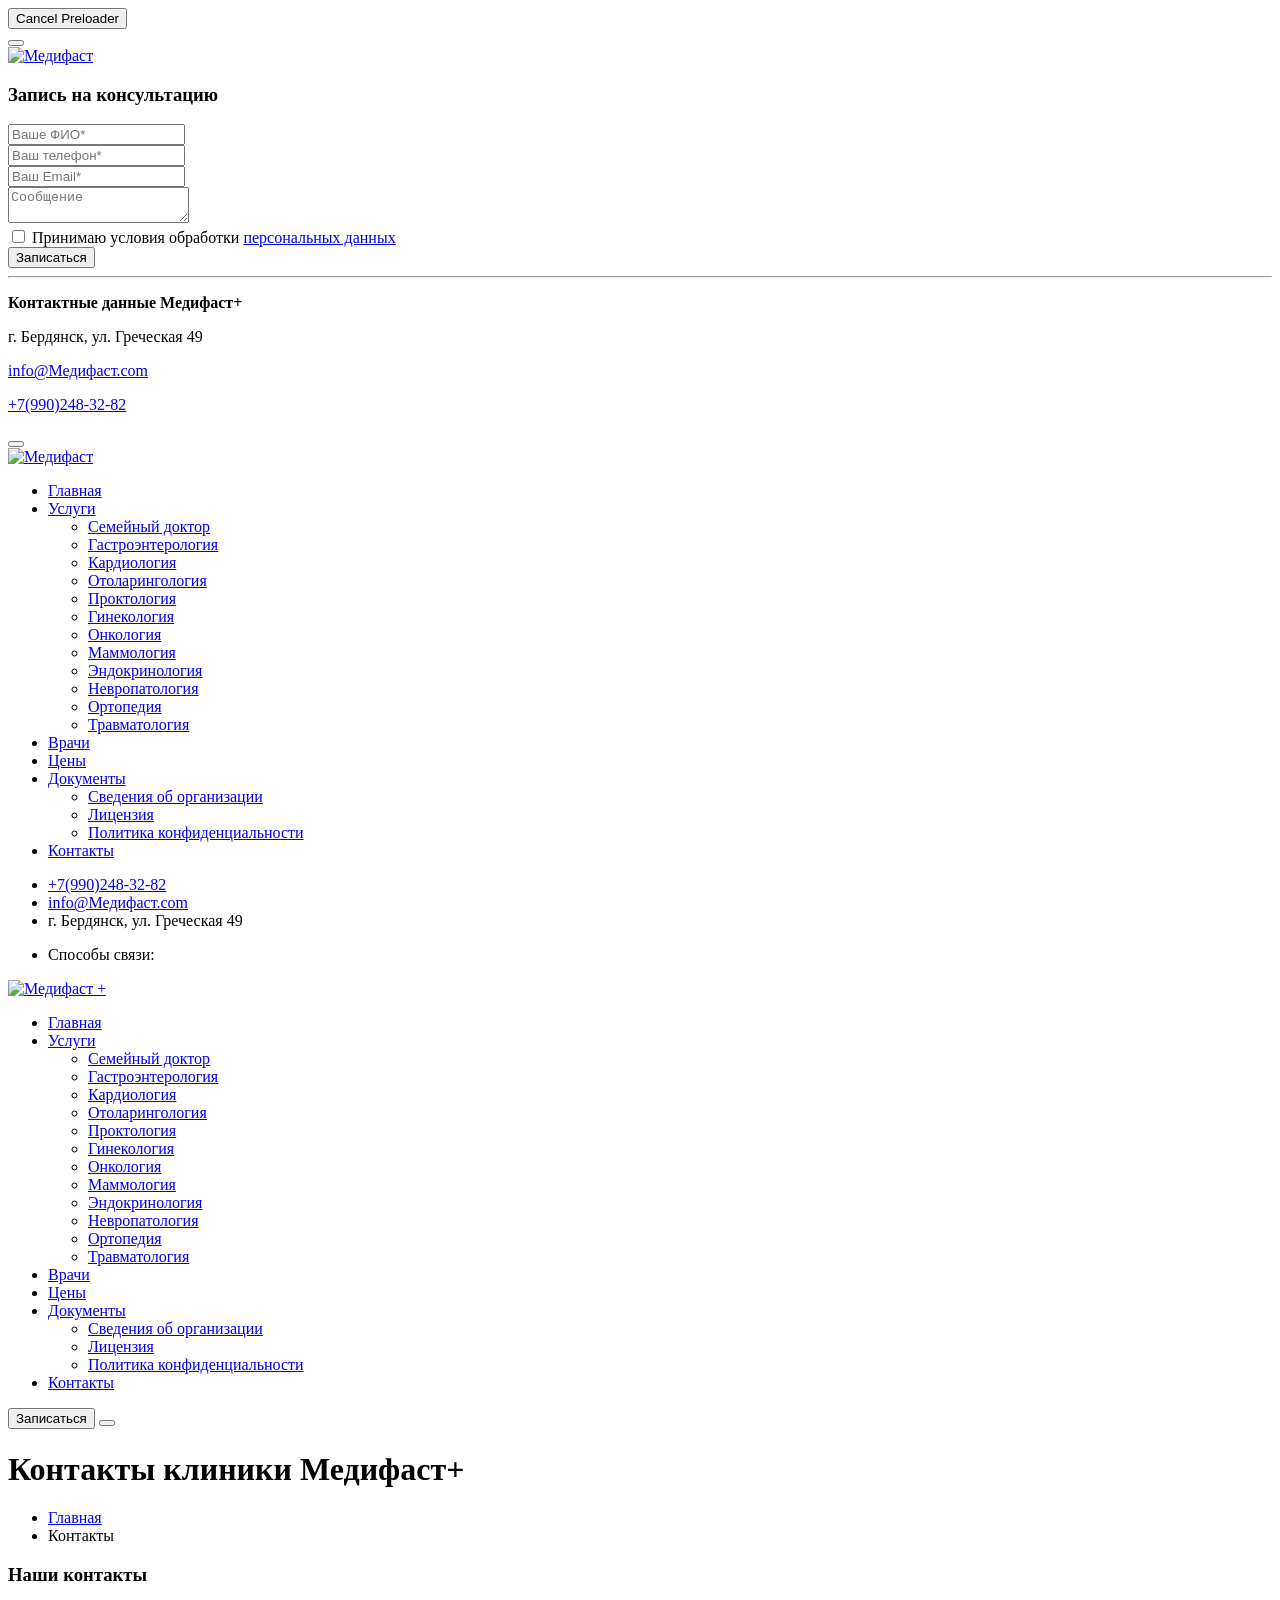
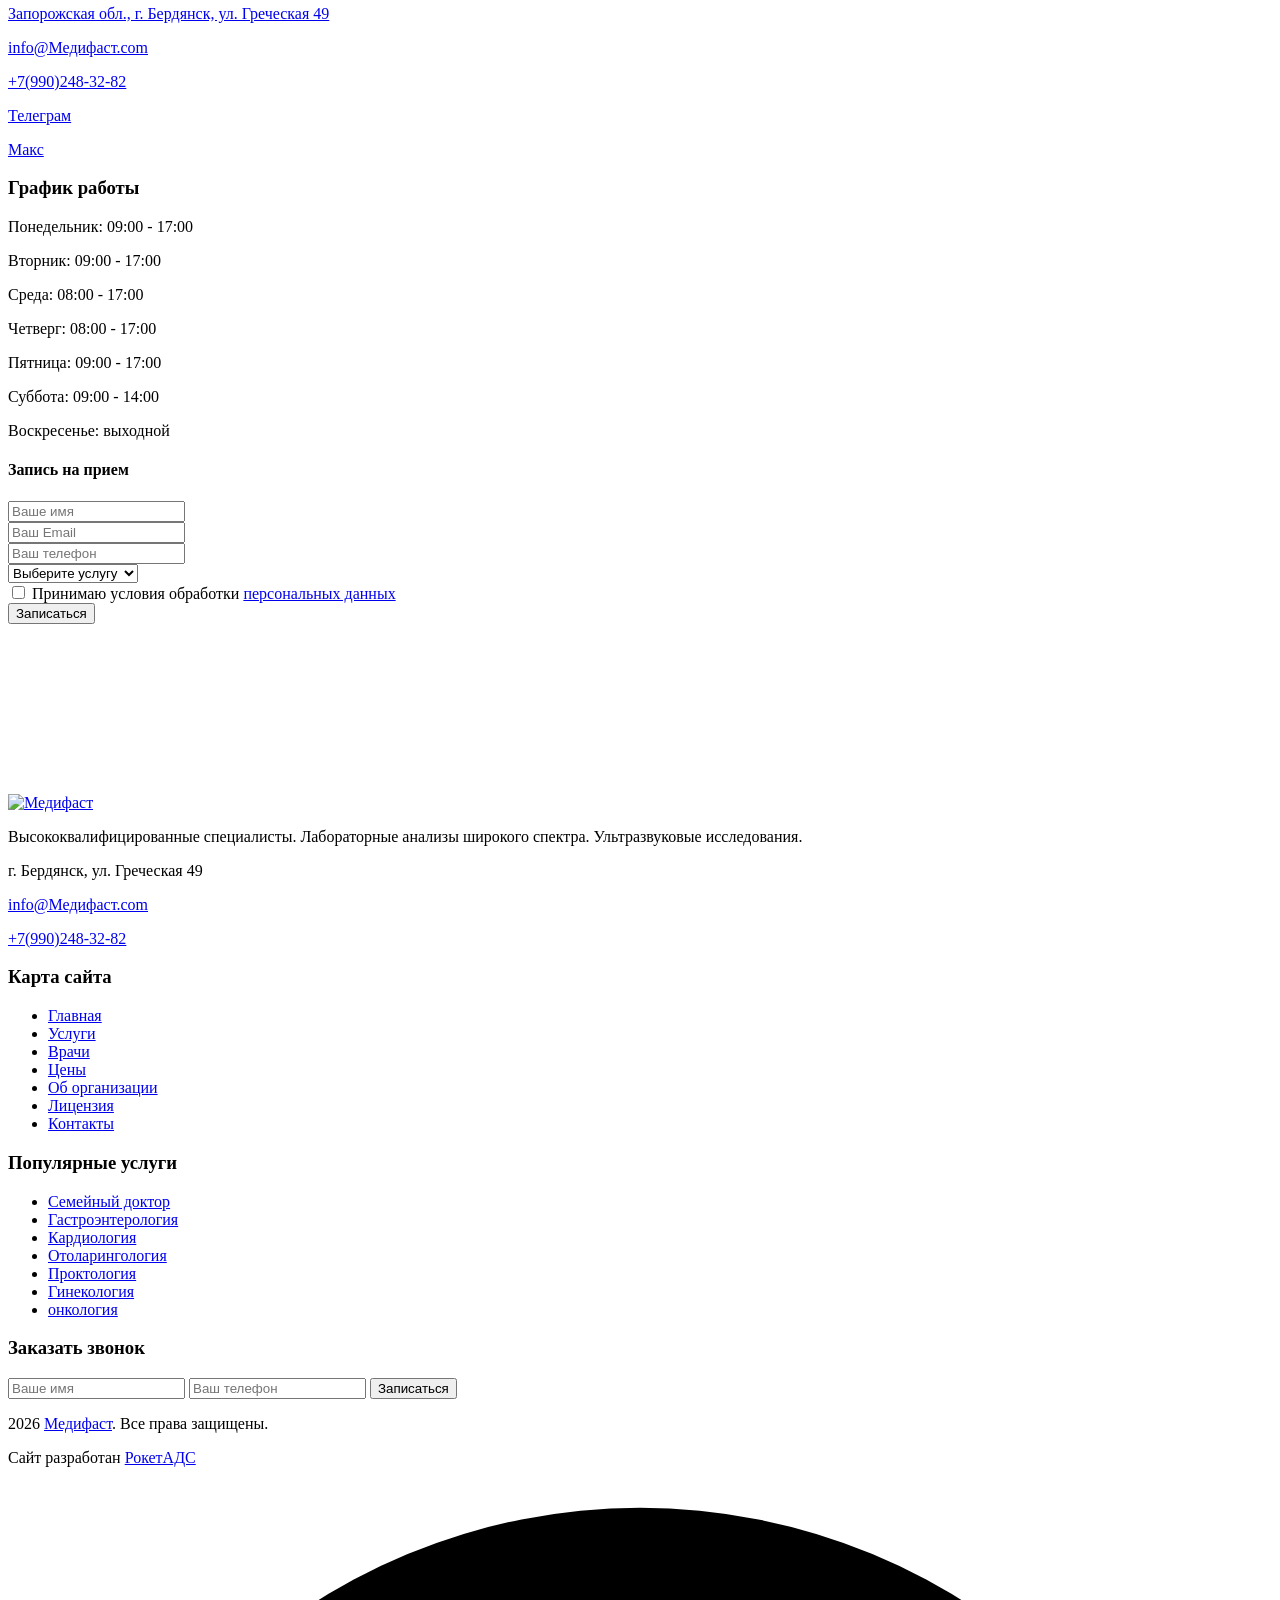
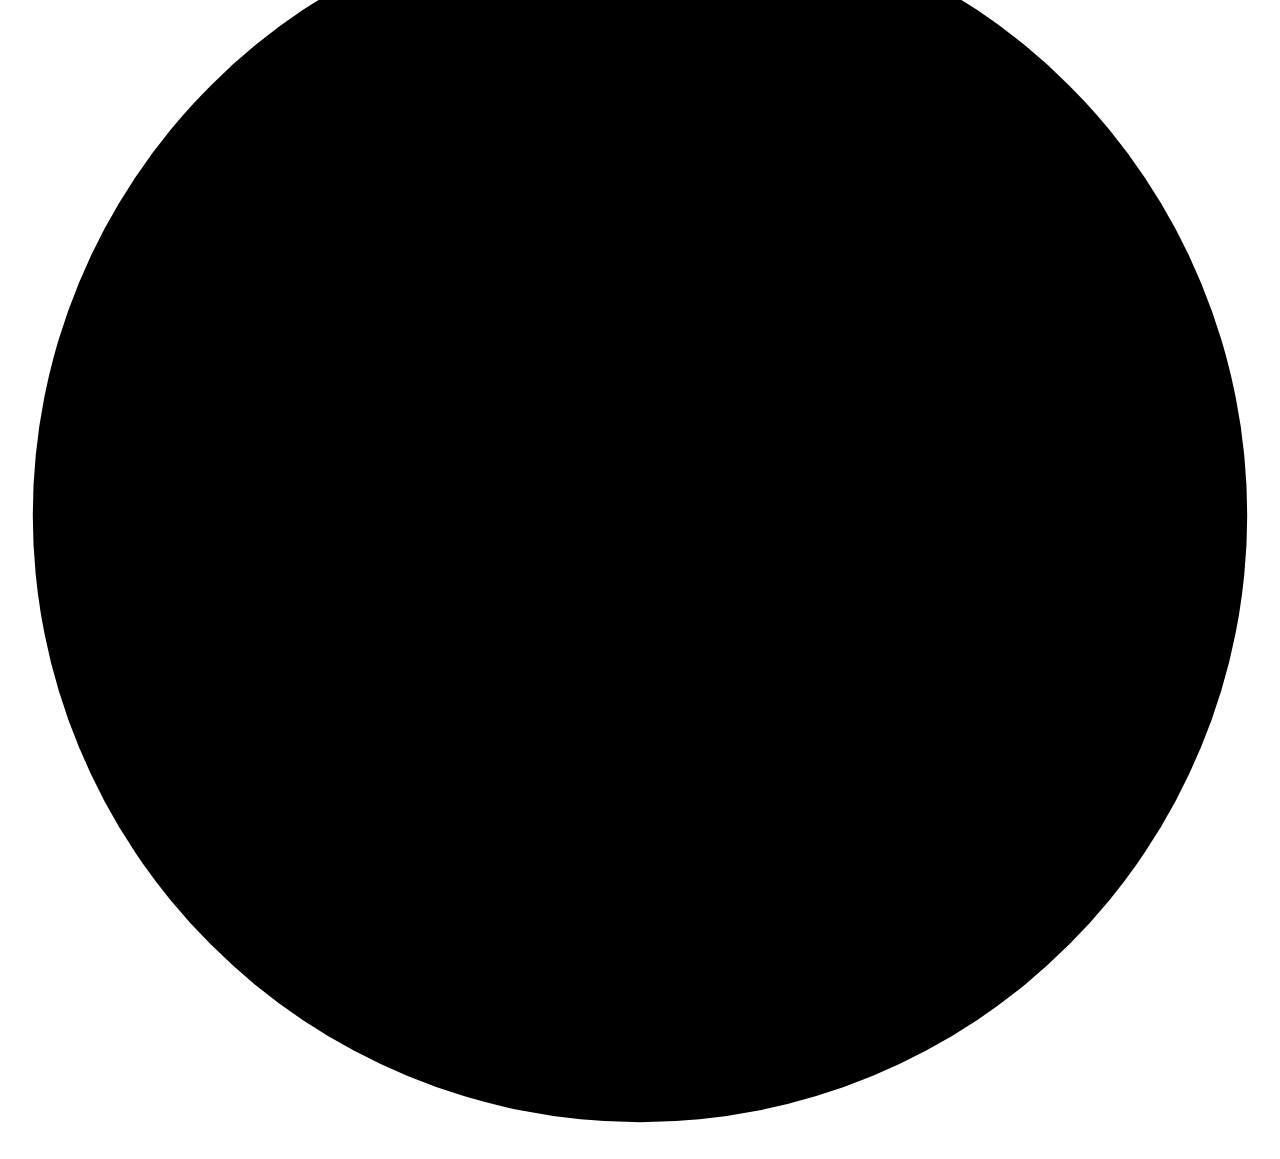
==== contact.html @ dbb0a5de "add html" ====
<!doctype html>
<html class="no-js" lang="zxx">

<head>
    <meta charset="utf-8">
    <meta http-equiv="x-ua-compatible" content="ie=edge">
    <title>Mediax - Health & Medical HTML Template - Contact Us</title>
    <meta name="author" content="Mediax">
    <meta name="description" content="Mediax - Health & Medical HTML Template">
    <meta name="keywords" content="Mediax - Health & Medical HTML Template">
    <meta name="robots" content="INDEX,FOLLOW">

    <!-- Mobile Specific Metas -->
    <meta name="viewport" content="width=device-width, initial-scale=1, shrink-to-fit=no">

    <!-- Favicons - Place favicon.ico in the root directory -->
    <link rel="apple-touch-icon" sizes="57x57" href="assets/img/favicons/apple-icon-57x57.png">
    <link rel="apple-touch-icon" sizes="60x60" href="assets/img/favicons/apple-icon-60x60.png">
    <link rel="apple-touch-icon" sizes="72x72" href="assets/img/favicons/apple-icon-72x72.png">
    <link rel="apple-touch-icon" sizes="76x76" href="assets/img/favicons/apple-icon-76x76.png">
    <link rel="apple-touch-icon" sizes="114x114" href="assets/img/favicons/apple-icon-114x114.png">
    <link rel="apple-touch-icon" sizes="120x120" href="assets/img/favicons/apple-icon-120x120.png">
    <link rel="apple-touch-icon" sizes="144x144" href="assets/img/favicons/apple-icon-144x144.png">
    <link rel="apple-touch-icon" sizes="152x152" href="assets/img/favicons/apple-icon-152x152.png">
    <link rel="apple-touch-icon" sizes="180x180" href="assets/img/favicons/apple-icon-180x180.png">
    <link rel="icon" type="image/png" sizes="192x192" href="assets/img/favicons/android-icon-192x192.png">
    <link rel="icon" type="image/png" sizes="32x32" href="assets/img/favicons/favicon-32x32.png">
    <link rel="icon" type="image/png" sizes="96x96" href="assets/img/favicons/favicon-96x96.png">
    <link rel="icon" type="image/png" sizes="16x16" href="assets/img/favicons/favicon-16x16.png">
    <link rel="manifest" href="assets/img/favicons/manifest.json">
    <meta name="msapplication-TileColor" content="#ffffff">
    <meta name="msapplication-TileImage" content="assets/img/favicons/ms-icon-144x144.png">
    <meta name="theme-color" content="#ffffff">

    <!--==============================
	  Google Fonts
	============================== -->
    <link rel="preconnect" href="https://fonts.googleapis.com">
    <link rel="preconnect" href="https://fonts.gstatic.com" crossorigin>
    <link href="https://fonts.googleapis.com/css2?family=DM+Sans:opsz,wght@9..40,100;9..40,200;9..40,300;9..40,400;9..40,500;9..40,600;9..40,700;9..40,800&family=Outfit:wght@300;400;500;600;700;800;900&display=swap" rel="stylesheet">

    <!--==============================
	    All CSS File
	============================== -->
    <!-- Bootstrap -->
    <link rel="stylesheet" href="assets/css/bootstrap.min.css">
    <!-- Fontawesome Icon -->
    <link rel="stylesheet" href="assets/css/fontawesome.min.css">
    <!-- Magnific Popup -->
    <link rel="stylesheet" href="assets/css/magnific-popup.min.css">
    <!-- Swiper Js -->
    <link rel="stylesheet" href="assets/css/swiper-bundle.min.css">
    <!-- datetimepicker -->
    <link rel="stylesheet" href="assets/css/jquery.datetimepicker.min.css">
    <!-- Theme Custom CSS -->
    <link rel="stylesheet" href="assets/css/style.css">
    <link rel="stylesheet" href="assets/css/contacts.css">

</head>

<body>

    <!--********************************
   		Code Start From Here 
	******************************** -->

    <!--==============================
     Preloader
  ==============================-->
    <div class="preloader ">
        <button class="th-btn preloaderCls">Cancel Preloader </button>
        <div class="preloader-inner">
            <div class="loader"></div>
        </div>
    </div>
    <!--==============================
            Sidemenu
        ============================== -->
    <div class="sidemenu-wrapper sidemenu-info ">
        <div class="sidemenu-content">
            <button class="closeButton sideMenuCls"><i class="far fa-times"></i></button>
            <div class="widget  ">
                <div class="th-widget-about">
                    <div class="about-logo">
                        <a href="home-medical-clinic.html"><img src="assets/img/logo.svg" alt="Медифаст"></a>
                    </div>
                    <div class="widget  ">
                        <h3 class="widget_title">Запись на консультацию</h3>
                        <div class="newsletter-widget">
                            <form action="#" class="newsletter-form">
                                <div class="form-group">
                                    <input class="form-control" type="text" placeholder="Ваше ФИО*" required="">
                                </div>
                                <div class="form-group">
                                    <input class="form-control" type="tel" placeholder="Ваш телефон*" required="">
                                </div>
                                <div class="form-group">
                                    <input class="form-control" type="email" placeholder="Ваш Email*" required="">
                                </div>
                                <div class="form-group">
                                    <textarea name="usermessage" id="usermessage" placeholder="Сообщение"
                                        class="form-control"></textarea>
                                </div>
                                <div class="form-group">
                                    <input type="checkbox" id="checkboxagree" name="checkboxagree">
                                    <label for="checkboxagree">Принимаю условия обработки <a href="#">персональных
                                            данных</a></label>
                                </div>
                                <div class="form-btn col-12">
                                    <button class="th-btn btn-fw">Записаться</button>
                                </div>
                            </form>
                        </div>
                    </div>
                    <hr>
                    <p class="about-text">
                        <strong>Контактные данные Медифаст+</strong>
                    </p>
                    <p class="footer-info">
                        <i class="fal fa-location-dot"></i>
                        г. Бердянск, ул. Греческая 49
                    </p>
                    <p class="footer-info">
                        <i class="fal fa-envelope"></i>
                        <a href="mailto:info@Медифаст.com" class="info-box_link">info@Медифаст.com</a>
                    </p>
                    <p class="footer-info">
                        <i class="fal fa-phone"></i>
                        <a href="tel:+79902483282" class="info-box_link">+7(990)248-32-82</a>
                    </p>
                    <div class="th-social">
                        <a href="https://www.facebook.com/"><i class="fab fa-facebook-f"></i></a>
                        <a href="https://www.twitter.com/"><i class="fab fa-twitter"></i></a>
                        <a href="https://www.linkedin.com/"><i class="fab fa-linkedin-in"></i></a>
                        <a href="https://www.whatsapp.com/"><i class="fab fa-whatsapp"></i></a>
                    </div>
                </div>
            </div>
        </div>
    </div>
    <!--============================== -->
    <!-- Mobile Menu -->
    <!-- ============================== -->
    <div class="th-menu-wrapper">
        <div class="th-menu-area text-center">
            <button class="th-menu-toggle"><i class="fal fa-times"></i></button>
            <div class="mobile-logo">
                <a href="home-medical-clinic.html"><img src="assets/img/logo.svg" alt="Медифаст"></a>
            </div>
            <div class="th-mobile-menu">
                <ul>
                    <li>
                        <a href="./">Главная</a>
                    </li>
                    <li class="menu-item-has-children">
                        <a href="./service.html">Услуги</a>
                        <ul class="sub-menu">
                            <li><a href="service-details.html">Семейный доктор</a></li>
                            <li><a href="service-details.html">Гастроэнтерология</a></li>
                            <li><a href="service-details.html">Кардиология</a></li>
                            <li><a href="service-details.html">Отоларингология</a></li>
                            <li><a href="service-details.html">Проктология</a></li>
                            <li><a href="service-details.html">Гинекология</a></li>
                            <li><a href="service-details.html">Онкология</a></li>
                            <li><a href="service-details.html">Маммология</a></li>
                            <li><a href="service-details.html">Эндокринология</a></li>
                            <li><a href="service-details.html">Невропатология</a></li>
                            <li><a href="service-details.html">Ортопедия</a></li>
                            <li><a href="service-details.html">Травматология</a></li>
                        </ul>
                    </li>
                    <li>
                        <a href="./team.html">Врачи</a>
                    </li>
                    <li>
                        <a href="contact.html">Цены</a>
                    </li>
                    <li class="menu-item-has-children">
                        <a href="#">Документы</a>
                        <ul class="sub-menu">
                            <li><a href="#">Сведения об организации</a></li>
                            <li><a href="#">Лицензия</a></li>
                            <li><a href="#">Политика конфиденциальности</a></li>
                        </ul>
                    </li>
                    <li>
                        <a href="contact.html">Контакты</a>
                    </li>
                </ul>
            </div>
        </div>
    </div>
    <!--==============================
    	Header Area
    ==============================-->
    <header class="th-header header-layout1">
        <div class="header-top">
            <div class="container">
                <div class="row justify-content-center justify-content-lg-between align-items-center gy-2">
                    <div class="col-auto d-none d-lg-block">
                        <div class="header-links">
                            <ul>
                                <li class="d-none d-sm-inline-block"><i class="fas fa-phone icon-btn"></i><a
                                        href="tel:+79902483282">+7(990)248-32-82</a></li>
                                <li class="d-none d-sm-inline-block"><i class="fas fa-envelope icon-btn"></i><a
                                        href="mailto:info@Медифаст.com">info@Медифаст.com</a></li>
                                <li class="d-none d-xxl-inline-block"><i class="fas fa-location-dot icon-btn"></i> г.
                                    Бердянск, ул. Греческая 49</li>
                            </ul>
                        </div>
                    </div>
                    <div class="col-auto">
                        <div class="header-links">
                            <ul>
                                <li>
                                    <div class="social-links">
                                        <span class="social-title">Способы связи: </span>
                                        <a href="https://t.me/" title="Telegram" title="Телеграм"><i class="fab fa-telegram icon-btn"></i></a>
                                        <a href="#" title="Макс"><i class="fab fa-viber icon-btn"></i></a>
                                    </div>
                                </li>
                            </ul>
                        </div>
                    </div>
                </div>
            </div>
        </div>
        <div class="sticky-wrapper">
            <!-- Main Menu Area -->
            <div class="menu-area">
                <div class="container">
                    <div class="row align-items-center justify-content-between">
                        <div class="col-auto">
                            <div class="header-logo">
                                <div class="logo-bg" data-bg-src="assets/img/bg/logo_bg_1.png"></div>
                                <a href="./"><img src="assets/img/logo.svg" alt="Медифаст +"></a>
                            </div>
                        </div>
                        <div class="col-auto d-none d-lg-inline-block">
                            <nav class="main-menu d-none d-lg-inline-block">
                                <ul>
                                    <li>
                                        <a href="./">Главная</a>
                                    </li>
                                    <li class="menu-item-has-children">
                                        <a href="./service.html">Услуги</a>
                                        <ul class="sub-menu">
                                            <li><a href="service-details.html">Семейный доктор</a></li>
                                            <li><a href="service-details.html">Гастроэнтерология</a></li>
                                            <li><a href="service-details.html">Кардиология</a></li>
                                            <li><a href="service-details.html">Отоларингология</a></li>
                                            <li><a href="service-details.html">Проктология</a></li>
                                            <li><a href="service-details.html">Гинекология</a></li>
                                            <li><a href="service-details.html">Онкология</a></li>
                                            <li><a href="service-details.html">Маммология</a></li>
                                            <li><a href="service-details.html">Эндокринология</a></li>
                                            <li><a href="service-details.html">Невропатология</a></li>
                                            <li><a href="service-details.html">Ортопедия</a></li>
                                            <li><a href="service-details.html">Травматология</a></li>
                                        </ul>
                                    </li>
                                    <li>
                                        <a href="./team.html">Врачи</a>
                                    </li>
                                    <li>
                                        <a href="contact.html">Цены</a>
                                    </li>
                                    <li class="menu-item-has-children">
                                        <a href="#">Документы</a>
                                        <ul class="sub-menu">
                                            <li><a href="#">Сведения об организации</a></li>
                                            <li><a href="#">Лицензия</a></li>
                                            <li><a href="#">Политика конфиденциальности</a></li>
                                        </ul>
                                    </li>
                                    <li>
                                        <a href="contact.html">Контакты</a>
                                    </li>
                                </ul>
                            </nav>
                        </div>
                        <div class="col-auto">
                            <div class="header-button">
                                <button type="button" class="sideMenuInfo th-btn">Записаться</button>
                                <button type="button" class="th-menu-toggle d-block d-lg-none"><i
                                        class="far fa-bars"></i></button>
                            </div>
                        </div>
                    </div>
                </div>
            </div>
        </div>
    </header>
    <!--==============================
    Breadcumb
============================== -->
    <div class="breadcumb-wrapper " data-bg-src="assets/img/bg/breadcumb-bg_1.jpg">
        <div class="container">
            <div class="breadcumb-content">
                <h1 class="breadcumb-title">Контакты клиники Медифаст+</h1>
                <ul class="breadcumb-menu">
                    <li><a href="home-medical-clinic.html">Главная</a></li>
                    <li>Контакты</li>
                </ul>
            </div>
        </div>
    </div>
 <!--==============================
Contact Area   
==============================-->
<div class="space">
    <div class="container">
        <div class="appointment-row--contacts">
            <div class="appointment-col--contacts">
                <div class="schedule-box schedule-box--contacts">
                    <!-- <div class="shape"></div> -->
                    <h3 class="box-title">Наши контакты</h3>
                    <p class="box-timing"><i class="far fa-location-dot"></i> <a href="#map"
                            class="info-box_link text-white">Запорожская обл., г. Бердянск, ул. Греческая 49</a></p>
                    <p class="box-timing"><i class="far fa-envelope"></i> <a href="mailto:info@Медифаст.com"
                            class="info-box_link text-white">info@Медифаст.com</a></p>
                    <p class="box-timing"><i class="far fa-phone"></i> <a href="tel:+79902483282"
                            class="info-box_link  text-white">+7(990)248-32-82</a></p>
                    <p class="box-timing"><i class="fab fa-telegram"></i> <a href="https://t.me/"
                            class="info-box_link  text-white">Телеграм</a></p>
                    <p class="box-timing"><i class="fab fa-viber"></i> <a href="https://t.me/"
                            class="info-box_link  text-white text-start">Макс</a></p>
                </div>
            </div>
            <div class="appointment-col--contacts">
                <div class="schedule-box">
                    <h3 class="box-title">График работы</h3>
                    <p class="box-timing">Понедельник: <span>09:00 - 17:00</span></p>
                    <p class="box-timing">Вторник: <span>09:00 - 17:00</span></p>
                    <p class="box-timing">Среда: <span>08:00 - 17:00 </span></p>
                    <p class="box-timing">Четверг: <span>08:00 - 17:00 </span></p>
                    <p class="box-timing">Пятница: <span>09:00 - 17:00</span></p>
                    <p class="box-timing">Суббота: <span>09:00 - 14:00 </span></p>
                    <p class="box-timing">Воскресенье: <span>выходной</span></p>
                </div>
            </div>
            <div class="appointment-col--contacts appointment-col--form">
                <form action="mail.php" method="POST" class="appointment-form">
                    <h4 class="form-title">Запись на прием</h4>
                    <div class="row">
                        <div class="form-group col-12">
                            <input type="text" class="form-control" name="name" id="name" placeholder="Ваше имя">
                        </div>
                        <div class="form-group col-12">
                            <input type="email" class="form-control" name="email" id="email" placeholder="Ваш Email">
                        </div>
                        <div class="form-group col-12">
                            <input type="tel" class="form-control" name="number" id="number" placeholder="Ваш телефон">
                        </div>
                        <div class="form-group col-12">
                            <select name="subject" id="subject" class="form-select">
                                <option value="" disabled selected hidden>Выберите услугу</option>
                                <option value="Make Appointment">Кардиология</option>
                                <option value="General Inquiry">Отоларингология</option>
                                <option value="Medicine Help">Анализы</option>
                                <option value="Consultation">УЗИ</option>
                            </select>
                        </div>
                        <div class="form-group col-12">
                            <input type="checkbox" id="checkboxcontacts" name="checkboxcontacts">
                            <label for="checkboxcontacts">Принимаю условия обработки <a href="#">персональных данных</a></label>
                        </div>
                        <div class="form-btn col-12">
                            <button class="th-btn btn-fw">Записаться</button>
                        </div>
                    </div>
                    <p class="form-messages mb-0 mt-3"></p>
                </form>
            </div>
        </div>
    </div>
</div>

    <!--==============================
Map Area  
==============================-->
    <div class="">
        <div class="contact-map">
            <iframe src="https://yandex.ru/map-widget/v1/?z=12&ol=biz&oid=238955923046" width="100%" height="100%"
                frameborder="0" allowfullscreen="" loading="lazy"></iframe>
        </div>
    </div>
    <!--==============================
	Footer Area
==============================-->
    <footer class="footer-wrapper footer-layout1" data-bg-src="assets/img/bg/footer_bg_1.jpg">
        <div class="widget-area">
            <div class="container">
                <div class="row justify-content-between">
                    <div class="col-md-6 col-xl-auto">
                        <div class="widget footer-widget">
                            <div class="th-widget-about">
                                <div class="about-logo">
                                    <a href="home-medical-clinic.html"><img src="assets/img/logo.svg" alt="Медифаст"></a>
                                </div>
                                <p class="about-text">Высококвалифицированные специалисты. Лабораторные анализы широкого
                                    спектра. Ультразвуковые исследования.</p>
                                <p class="footer-info">
                                    <i class="fal fa-location-dot"></i>
                                    г. Бердянск, ул. Греческая 49
                                </p>
                                <p class="footer-info">
                                    <i class="fal fa-envelope"></i>
                                    <a href="mailto:info@Медифаст.com" class="info-box_link">info@Медифаст.com</a>
                                </p>
                                <p class="footer-info">
                                    <i class="fal fa-phone"></i>
                                    <a href="tel:+79902483282" class="info-box_link">+7(990)248-32-82</a>
                                </p>
                            </div>
                        </div>
                    </div>
                    <div class="col-md-6 col-xl-auto">
                        <div class="widget widget_nav_menu footer-widget">
                            <h3 class="widget_title">Карта сайта</h3>
                            <div class="menu-all-pages-container">
                                <ul class="menu">
                                    <li><a href="./">Главная</a></li>
                                    <li><a href="./service.html">Услуги</a></li>
                                    <li><a href="./team.html">Врачи</a></li>
                                    <li><a href="blog.html">Цены</a></li>
                                    <li><a href="#">Об организации</a></li>
                                    <li><a href="#">Лицензия</a></li>
                                    <li><a href="contact.html">Контакты</a></li>
                                </ul>
                            </div>
                        </div>
                    </div>
                    <div class="col-md-6 col-xl-auto">
                        <div class="widget widget_nav_menu footer-widget">
                            <h3 class="widget_title">Популярные услуги</h3>
                            <div class="menu-all-pages-container">
                                <ul class="menu">
                                    <li><a href="service-details.html">Семейный доктор</a></li>
                                    <li><a href="service-details.html">Гастроэнтерология</a></li>
                                    <li><a href="service-details.html">Кардиология</a></li>
                                    <li><a href="service-details.html">Отоларингология</a></li>
                                    <li><a href="service-details.html">Проктология</a></li>
                                    <li><a href="service-details.html">Гинекология</a></li>
                                    <li><a href="service-details.html">онкология</a></li>
                                </ul>
                            </div>
                        </div>
                    </div>
                    <div class="col-md-6 col-xl-auto">
                        <div class="widget footer-widget">
                            <h3 class="widget_title">Заказать звонок</h3>
                            <div class="recent-form-wrap">
                                <form action="#" class="recent-form">
                                    <input type="text" class="form-control" name="name" id="name" placeholder="Ваше имя">
                                    <input type="tel" class="form-control" name="number" id="number"
                                        placeholder="Ваш телефон">
                                    <button class="th-btn btn-fw">Записаться</button>
                                </form>
                            </div>
                        </div>
                    </div>
                </div>
            </div>
        </div>
        <div class="copyright-wrap">
            <div class="container">
                <div class="row gy-2 align-items-center">
                    <div class="col-md-7">
                        <p class="copyright-text"><i class="fal fa-copyright"></i> 2026 <a href="./">Медифаст</a>. Все права
                            защищены.</p>
                    </div>
                    <div class="col-md-5 text-center text-md-end">
                        <p class="copyright-text"> Сайт разработан <a href="№">РокетАДС</a></p>
                    </div>
                </div>
            </div>
        </div>
    </footer>

    <!--********************************
			Code End  Here 
	******************************** -->

    <!-- Scroll To Top -->
    <div class="scroll-top">
        <svg class="progress-circle svg-content" width="100%" height="100%" viewBox="-1 -1 102 102">
            <path d="M50,1 a49,49 0 0,1 0,98 a49,49 0 0,1 0,-98" style="transition: stroke-dashoffset 10ms linear 0s; stroke-dasharray: 307.919, 307.919; stroke-dashoffset: 307.919;"></path>
        </svg>
    </div>

    <!--==============================
    All Js File
============================== -->
    <!-- Jquery -->
    <script src="assets/js/vendor/jquery-3.7.1.min.js"></script>
    <!-- Swiper Js -->
    <script src="assets/js/swiper-bundle.min.js"></script>
    <!-- Bootstrap -->
    <script src="assets/js/bootstrap.min.js"></script>
    <!-- Magnific Popup -->
    <script src="assets/js/jquery.magnific-popup.min.js"></script>
    <!-- Counter Up -->
    <script src="assets/js/jquery.counterup.min.js"></script>
    <!-- datetimepicker -->
    <script src="assets/js/jquery.datetimepicker.min.js"></script>
    <!-- Range Slider -->
    <script src="assets/js/jquery-ui.min.js"></script>
    <!-- Isotope Filter -->
    <script src="assets/js/imagesloaded.pkgd.min.js"></script>
    <script src="assets/js/isotope.pkgd.min.js"></script>

    <!-- Main Js File -->
    <script src="assets/js/main.js"></script>
</body>

</html>
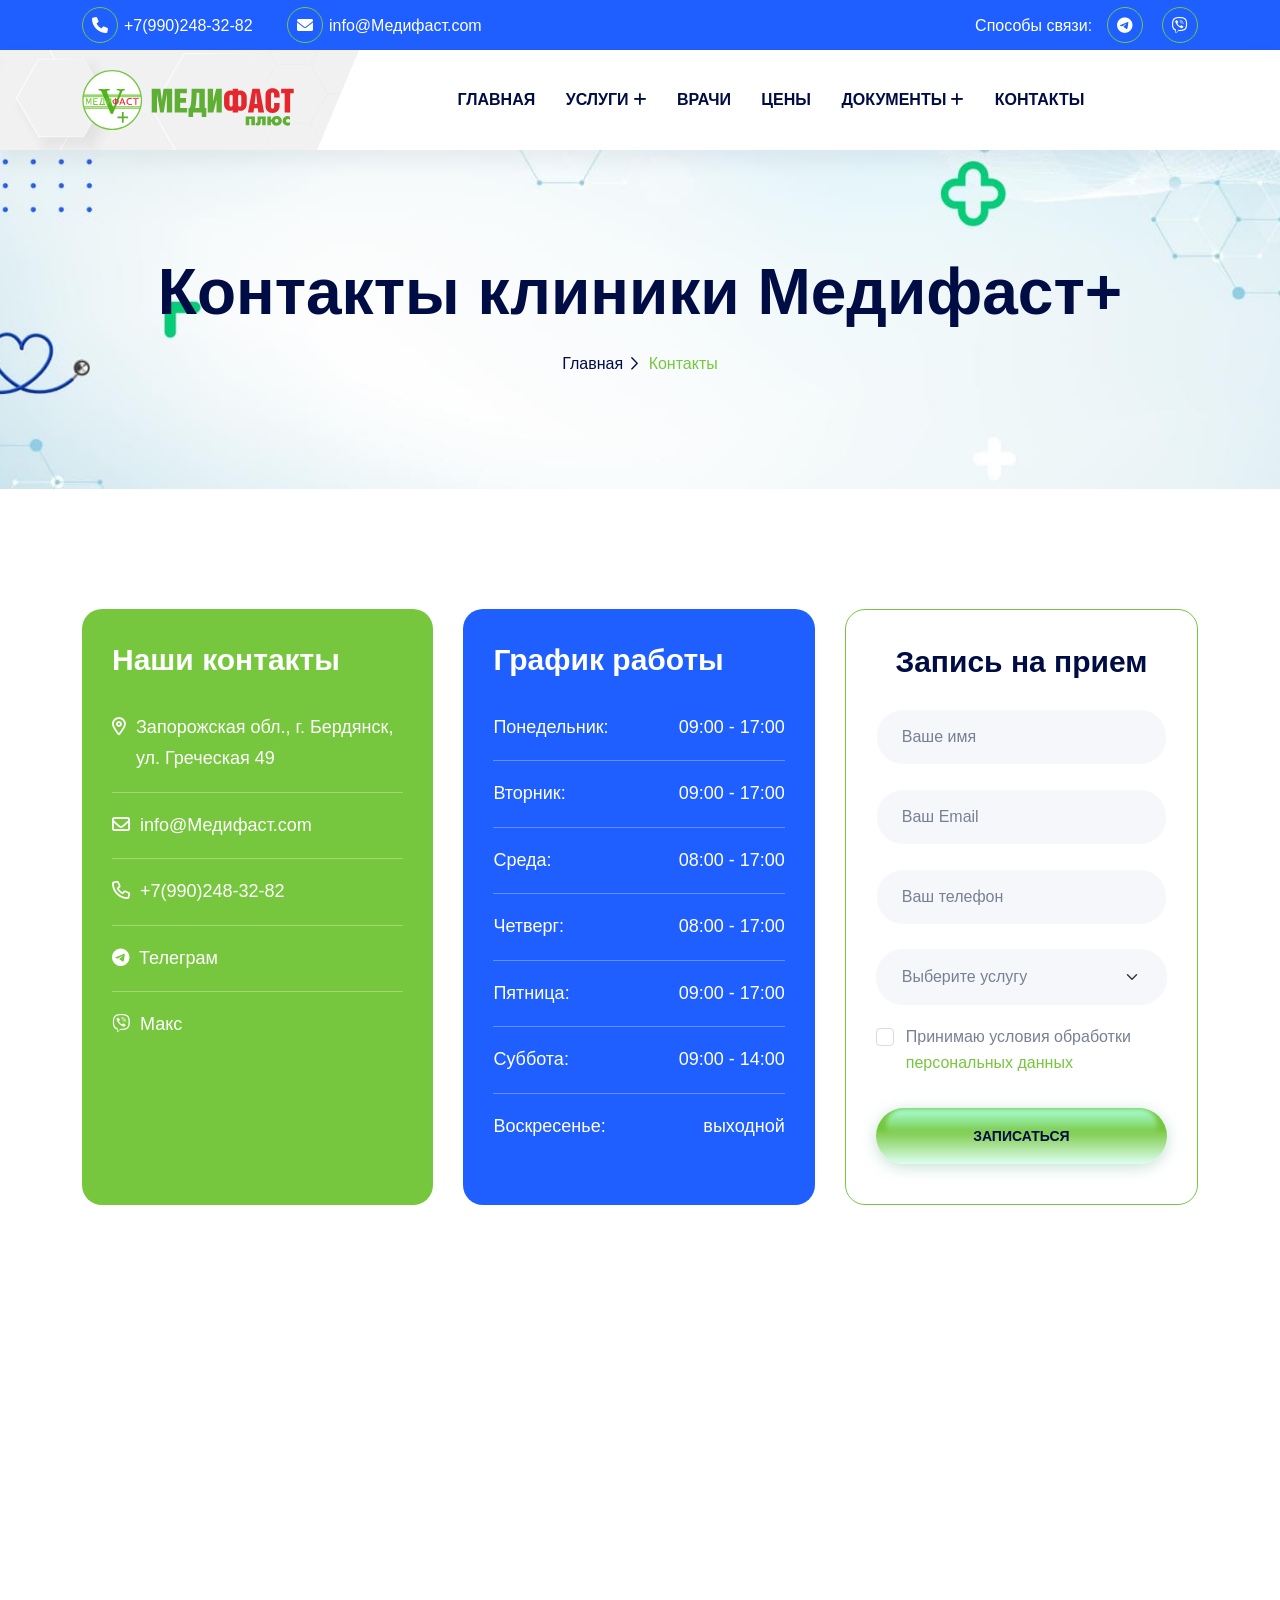
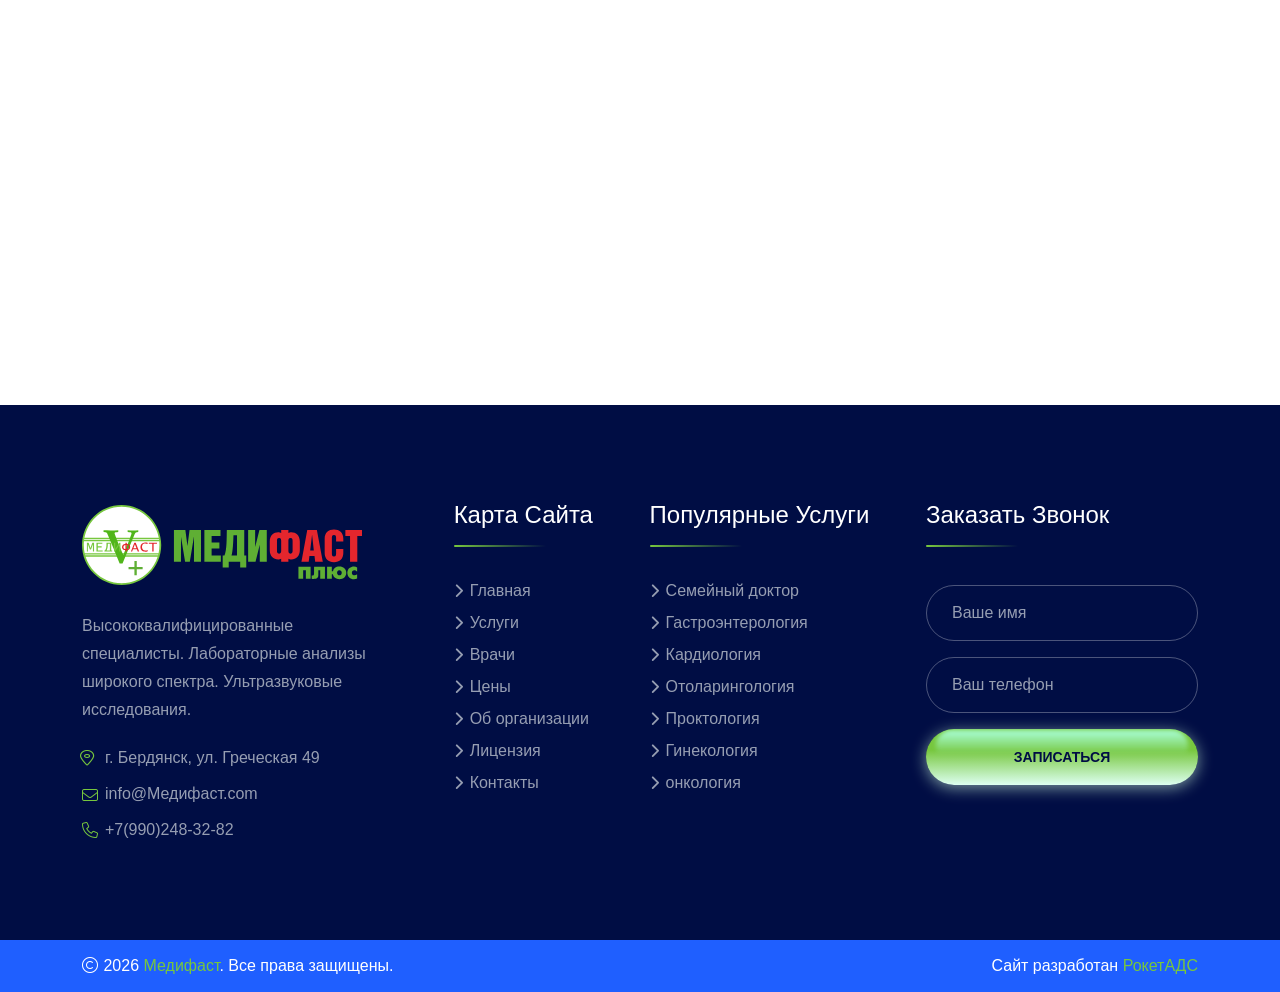
==== commit e0e9a611: "Update contact.html" ====
--- a/contact.html
+++ b/contact.html
@@ -4,10 +4,10 @@
 <head>
     <meta charset="utf-8">
     <meta http-equiv="x-ua-compatible" content="ie=edge">
-    <title>Mediax - Health & Medical HTML Template - Contact Us</title>
+    <title>Медифаст плюс - медицинская клиника в Бердянске</title>
     <meta name="author" content="Mediax">
-    <meta name="description" content="Mediax - Health & Medical HTML Template">
-    <meta name="keywords" content="Mediax - Health & Medical HTML Template">
+    <meta name="description" content="Медифаст плюс - медицинская клиника в Бердянске">
+    <meta name="keywords" content="Медифаст плюс - медицинская клиника в Бердянске">
     <meta name="robots" content="INDEX,FOLLOW">
 
     <!-- Mobile Specific Metas -->
@@ -514,4 +514,4 @@
     <script src="assets/js/main.js"></script>
 </body>
 
-</html>+</html>
--- a/assets/css/style.css
+++ b/assets/css/style.css
@@ -0,0 +1,19897 @@
+@charset "UTF-8";
+/*
+Template Name: Mediax
+Template URL: https://themeholy.com/html/mediax/
+Description: Health & Medical HTML Template
+Author: themeholy
+Author URI: https://themeforest.net/user/themeholy
+Version: 1.0.0
+*/
+/*=================================
+    CSS Index Here
+==================================*/
+/*
+
+01. Theme Base
+    1.1. Mixin
+    1.2. Function
+    1.3. Variable
+    1.4. Typography
+    1.5. Extend
+    1.7. Wordpress Default
+02. Reset
+    2.1. Container
+    2.2. Grid
+    2.3. Input
+    2.4. Slider
+    2.5. Mobile Menu
+03. Utilities
+    3.1. Preloader
+    3.2. Buttons
+    3.3. Titles
+    3.4. Common
+    3.6. Font
+    3.7. Background
+    3.8. Text Color
+    3.9. Overlay
+    3.10. Animation
+    
+04. Template Style
+    4.1. Widget
+    4.2. Header
+    4.3. Footer
+    4.4. Breadcumb
+    4.5. Pagination
+    4.6. Blog
+    4.7. Comments
+    4.8. Hero Area
+    4.9. Error    
+    4.00. Popup Search
+    4.00. Popup Side Menu
+    4.00. Wocommerce
+    4.00. Products
+    4.00. Cart
+    4.00. Checkout
+    4.00. Wishlist
+    4.00. Contact
+    4.00. About
+    4.00. Team
+    4.00. Testimonial
+    4.00. Counter
+    4.00. Blog
+    4.00. Brand
+    4.00. Simple Sections
+    4.00. Why
+    4.00. Faq
+    4.00. Service
+    4.00. Process
+    4.00. Feature
+    4.00. Gallery
+    4.00. Category
+    4.00. CTA
+    4.00. Price
+
+05. Spacing
+
+*/
+/*=================================
+    CSS Index End
+==================================*/
+/*=================================
+   01. Theme Base
+==================================*/
+/*------------------- 1.1. Mixin -------------------*/
+@use "sass:math";
+.indicator {
+  position: absolute;
+  top: var(--pos-y);
+  left: var(--pos-x);
+  height: var(--height-set);
+  width: var(--width-set);
+  -webkit-transition: 0.4s ease-in-out;
+  transition: 0.4s ease-in-out;
+}
+
+/*------------------- 1.2. Function -------------------*/
+/*------------------- 1.3. Variable-------------------*/
+:root {
+  /* --theme-color: #04CE78; */
+  --theme-color: #77C73E;
+  --theme-color2: #1F5FFF;
+  --title-color: #000D44;
+  --body-color: #788094;
+  --smoke-color: #F5F7FA;
+  --smoke-color2: #F5F8FD;
+  --black-color: #000000;
+  --gray-color: #bdbdbd;
+  --white-color: #ffffff;
+  --light-color: #bdbdbd;
+  --yellow-color: #FFB539;
+  --success-color: #28a745;
+  --error-color: #dc3545;
+  --th-border-color: #D8DDE1;
+  --title-font: 'PT Sans Caption', sans-serif;
+  --body-font: 'DM Sans', sans-serif;
+  --icon-font: "Font Awesome 6 Pro";
+  --main-container: 1224px;
+  --container-gutters: 24px;
+  --section-space: 120px;
+  --section-space-mobile: 80px;
+  --section-title-space: 60px;
+  --ripple-ani-duration: 5s;
+}
+
+/*------------------- 1.5. Typography -------------------*/
+html,
+body {
+  scroll-behavior: auto !important;
+}
+
+body {
+  font-family: var(--body-font);
+  font-size: 16px;
+  font-weight: 400;
+  color: var(--body-color);
+  line-height: 26px;
+  overflow-x: hidden;
+  -webkit-font-smoothing: antialiased;
+}
+
+iframe {
+  border: none;
+  width: 100%;
+}
+
+.slick-slide:focus,
+button:focus,
+a:focus,
+a:active,
+input,
+input:hover,
+input:focus,
+input:active,
+textarea,
+textarea:hover,
+textarea:focus,
+textarea:active {
+  outline: none;
+}
+
+input:focus {
+  outline: none;
+  box-shadow: none;
+}
+
+img:not([draggable]),
+embed,
+object,
+video {
+  max-width: 100%;
+  height: auto;
+}
+
+ul {
+  list-style-type: disc;
+}
+
+ol {
+  list-style-type: decimal;
+}
+
+table {
+  margin: 0 0 1.5em;
+  width: 100%;
+  border-collapse: collapse;
+  border-spacing: 0;
+  border: 1px solid var(--th-border-color);
+}
+
+th {
+  font-weight: 700;
+  color: var(--title-color);
+}
+
+td,
+th {
+  border: 1px solid var(--th-border-color);
+  padding: 9px 12px;
+}
+
+a {
+  color: var(--theme-color);
+  text-decoration: none;
+  outline: 0;
+  -webkit-transition: all ease 0.4s;
+  transition: all ease 0.4s;
+}
+
+a:hover {
+  color: var(--title-color);
+}
+
+a:active, a:focus, a:hover, a:visited {
+  text-decoration: none;
+  outline: 0;
+}
+
+button {
+  -webkit-transition: all ease 0.4s;
+  transition: all ease 0.4s;
+}
+
+img {
+  border: none;
+  max-width: 100%;
+}
+
+ins {
+  text-decoration: none;
+}
+
+pre {
+  font-family: var(--body-font);
+  background: #f5f5f5;
+  color: #666;
+  font-size: 14px;
+  margin: 20px 0;
+  overflow: auto;
+  padding: 20px;
+  white-space: pre-wrap;
+  word-wrap: break-word;
+}
+
+span.ajax-loader:empty,
+p:empty {
+  display: none;
+}
+
+p {
+  font-family: var(--body-font);
+  margin: 0 0 18px 0;
+  color: var(--body-color);
+  line-height: 1.75;
+}
+
+h1 a,
+h2 a,
+h3 a,
+h4 a,
+h5 a,
+h6 a,
+p a,
+span a {
+  font-size: inherit;
+  font-family: inherit;
+  font-weight: inherit;
+  line-height: inherit;
+}
+
+.h1,
+h1,
+.h2,
+h2,
+.h3,
+h3,
+.h4,
+h4,
+.h5,
+h5,
+.h6,
+h6 {
+  font-family: var(--title-font);
+  color: var(--title-color);
+  text-transform: none;
+  font-weight: 700;
+  line-height: 1.4;
+  margin: 0 0 15px 0;
+}
+
+.h1,
+h1 {
+  font-size: 64px;
+  line-height: 1.156;
+}
+
+.h2,
+h2 {
+  font-size: 48px;
+  line-height: 1.125;
+}
+
+.h3,
+h3 {
+  font-size: 36px;
+  line-height: 1.278;
+}
+
+.h4,
+h4 {
+  font-size: 30px;
+  line-height: 1.333;
+}
+
+.h5,
+h5 {
+  font-size: 24px;
+  line-height: 1.417;
+}
+
+.h6,
+h6 {
+  font-size: 20px;
+  line-height: 1.5;
+}
+
+/* Large devices */
+@media (max-width: 1199px) {
+  .h1,
+  h1 {
+    font-size: 48px;
+    line-height: 1.3;
+  }
+  .h2,
+  h2 {
+    font-size: 36px;
+    line-height: 1.3;
+  }
+  .h3,
+  h3 {
+    font-size: 30px;
+  }
+  .h4,
+  h4 {
+    font-size: 24px;
+  }
+  .h5,
+  h5 {
+    font-size: 20px;
+  }
+  .h6,
+  h6 {
+    font-size: 16px;
+  }
+}
+
+/* Small devices */
+@media (max-width: 767px) {
+  .h1,
+  h1 {
+    font-size: 40px;
+  }
+  .h2,
+  h2 {
+    font-size: 34px;
+    line-height: 1.3;
+  }
+  .h3,
+  h3 {
+    font-size: 26px;
+  }
+  .h4,
+  h4 {
+    font-size: 22px;
+  }
+  .h5,
+  h5 {
+    font-size: 18px;
+  }
+  .h6,
+  h6 {
+    font-size: 16px;
+  }
+}
+
+/* Extra small devices */
+@media (max-width: 575px) {
+  .h1,
+  h1 {
+    font-size: 34px;
+    line-height: 1.35;
+  }
+  .h2,
+  h2 {
+    font-size: 28px;
+  }
+}
+
+/* Extra small devices */
+@media (max-width: 375px) {
+  .h1,
+  h1 {
+    font-size: 32px;
+  }
+}
+
+/*------------------- 1.6. Extend -------------------*/
+/*------------------- 1.7. Wordpress Default -------------------*/
+/*=================================
+    02. Reset
+==================================*/
+/*------------------- 2.1. Container -------------------*/
+/* Medium Large devices */
+@media (max-width: 1399px) {
+  :root {
+    --main-container: 1250px;
+  }
+}
+
+@media (min-width: 1560px) {
+  .th-container2 {
+    width: 100%;
+    max-width: 1560px;
+    margin-left: auto;
+    margin-right: 0;
+    padding-left: 0;
+    padding-right: 0;
+  }
+  .th-container2 .container {
+    --main-container: 1220px;
+  }
+  .th-container3 {
+    width: 100%;
+    max-width: 1560px;
+    margin-left: 0;
+    margin-right: auto;
+    padding-left: 0;
+    padding-right: 0;
+  }
+  .th-container3 .container {
+    --main-container: 1220px;
+  }
+}
+
+/* Hight Resoulation devices */
+@media (min-width: 1922px) {
+  .th-container3,
+  .th-container2 {
+    margin-right: auto;
+  }
+}
+
+@media only screen and (min-width: 1300px) {
+  .container-xxl,
+  .container-xl,
+  .container-lg,
+  .container-md,
+  .container-sm,
+  .container {
+    max-width: calc(var(--main-container) + var(--container-gutters));
+    padding-left: calc(var(--container-gutters) / 2);
+    padding-right: calc(var(--container-gutters) / 2);
+  }
+  .container-xxl.px-0,
+  .container-xl.px-0,
+  .container-lg.px-0,
+  .container-md.px-0,
+  .container-sm.px-0,
+  .container.px-0 {
+    max-width: var(--main-container);
+  }
+}
+
+@media only screen and (min-width: 1300px) {
+  .th-container {
+    --main-container: 1800px;
+  }
+}
+
+@media only screen and (max-width: 1600px) {
+  .container-fluid.px-0 {
+    padding-left: 15px !important;
+    padding-right: 15px !important;
+  }
+  .container-fluid.px-0 .row {
+    margin-left: 0 !important;
+    margin-right: 0 !important;
+  }
+}
+
+.container-gallery {
+  max-width: 1840px;
+}
+
+/*------------------- 2.2. Grid -------------------*/
+.slick-track > [class*=col] {
+  -webkit-flex-shrink: 0;
+      -ms-flex-negative: 0;
+          flex-shrink: 0;
+  width: 100%;
+  max-width: 100%;
+  padding-right: calc(var(--bs-gutter-x)/ 2);
+  padding-left: calc(var(--bs-gutter-x)/ 2);
+  margin-top: var(--bs-gutter-y);
+}
+
+@media (min-width: 1300px) {
+  .row {
+    --bs-gutter-x: 24px;
+  }
+}
+
+.gy-30 {
+  --bs-gutter-y: 30px;
+}
+
+.g-0 {
+  --bs-gutter-y: 0;
+  --bs-gutter-x: 0;
+}
+
+.gx-0 {
+  --bs-gutter-x: 0;
+}
+
+.gy-40 {
+  --bs-gutter-y: 40px;
+}
+
+.gy-50 {
+  --bs-gutter-y: 50px;
+}
+
+.gx-10 {
+  --bs-gutter-x: 10px;
+}
+
+.gy-10 {
+  --bs-gutter-y: 10px;
+}
+
+@media (min-width: 1299px) {
+  .gx-60 {
+    --bs-gutter-x: 60px;
+  }
+}
+
+@media (min-width: 1399px) {
+  .gx-30 {
+    --bs-gutter-x: 30px;
+  }
+  .gx-25 {
+    --bs-gutter-x: 25px;
+  }
+  .gx-40 {
+    --bs-gutter-x: 40px;
+  }
+}
+
+/* Medium devices */
+@media (max-width: 991px) {
+  .gy-50 {
+    --bs-gutter-y: 40px;
+  }
+}
+
+/*------------------- 2.3. Input -------------------*/
+select,
+.form-control,
+.form-select,
+textarea,
+input {
+  height: 56px;
+  padding: 0 25px 0 25px;
+  padding-right: 45px;
+  border: 1px solid transparent;
+  color: var(--body-color);
+  background-color: var(--smoke-color);
+  border-radius: 27px;
+  font-size: 16px;
+  width: 100%;
+  font-family: var(--body-font);
+  -webkit-transition: 0.4s ease-in-out;
+  transition: 0.4s ease-in-out;
+}
+
+select:focus,
+.form-control:focus,
+.form-select:focus,
+textarea:focus,
+input:focus {
+  outline: 0;
+  box-shadow: none;
+  border-color: var(--th-border-color);
+  background-color: var(--smoke-color2);
+}
+
+select::-moz-placeholder,
+.form-control::-moz-placeholder,
+.form-select::-moz-placeholder,
+textarea::-moz-placeholder,
+input::-moz-placeholder {
+  color: var(--body-color);
+}
+
+select::-webkit-input-placeholder,
+.form-control::-webkit-input-placeholder,
+.form-select::-webkit-input-placeholder,
+textarea::-webkit-input-placeholder,
+input::-webkit-input-placeholder {
+  color: var(--body-color);
+}
+
+select:-ms-input-placeholder,
+.form-control:-ms-input-placeholder,
+.form-select:-ms-input-placeholder,
+textarea:-ms-input-placeholder,
+input:-ms-input-placeholder {
+  color: var(--body-color);
+}
+
+select::-webkit-input-placeholder, .form-control::-webkit-input-placeholder, .form-select::-webkit-input-placeholder, textarea::-webkit-input-placeholder, input::-webkit-input-placeholder {
+  color: var(--body-color);
+}
+
+select::-moz-placeholder, .form-control::-moz-placeholder, .form-select::-moz-placeholder, textarea::-moz-placeholder, input::-moz-placeholder {
+  color: var(--body-color);
+}
+
+select:-ms-input-placeholder, .form-control:-ms-input-placeholder, .form-select:-ms-input-placeholder, textarea:-ms-input-placeholder, input:-ms-input-placeholder {
+  color: var(--body-color);
+}
+
+select::-ms-input-placeholder, .form-control::-ms-input-placeholder, .form-select::-ms-input-placeholder, textarea::-ms-input-placeholder, input::-ms-input-placeholder {
+  color: var(--body-color);
+}
+
+select::placeholder,
+.form-control::placeholder,
+.form-select::placeholder,
+textarea::placeholder,
+input::placeholder {
+  color: var(--body-color);
+}
+
+.form-select,
+select {
+  display: block;
+  width: 100%;
+  line-height: 1.5;
+  vertical-align: middle;
+  background-image: url("data:image/svg+xml;charset=utf-8,%3Csvg xmlns='http://www.w3.org/2000/svg' viewBox='0 0 16 16'%3E%3Cpath fill='none' stroke='%23343a40' stroke-linecap='round' stroke-linejoin='round' stroke-width='2' d='M2 5l6 6 6-6'/%3E%3C/svg%3E");
+  background-position: right 26px center;
+  background-repeat: no-repeat;
+  background-size: 16px 12px;
+  -webkit-appearance: none;
+  -moz-appearance: none;
+  appearance: none;
+  cursor: pointer;
+}
+
+.form-select.style2,
+select.style2 {
+  background-image: url("data:image/svg+xml,%3Csvg width='11' height='6' viewBox='0 0 11 6' fill='none' xmlns='http://www.w3.org/2000/svg'%3E%3Cpath d='M9.87109 1.71094L5.71484 5.62109C5.56901 5.7487 5.41406 5.8125 5.25 5.8125C5.08594 5.8125 4.9401 5.7487 4.8125 5.62109L0.65625 1.71094C0.382812 1.40104 0.373698 1.09115 0.628906 0.78125C0.920573 0.507812 1.23047 0.498698 1.55859 0.753906L5.25 4.25391L8.96875 0.753906C9.27865 0.498698 9.57943 0.498698 9.87109 0.753906C10.1263 1.08203 10.1263 1.40104 9.87109 1.71094Z' fill='%238B929C'/%3E%3C/svg%3E");
+}
+
+textarea.form-control,
+textarea {
+  min-height: 154px;
+  padding-top: 16px;
+  padding-bottom: 17px;
+}
+
+textarea.form-control.style2,
+textarea.style2 {
+  min-height: 100px;
+}
+
+.form-group {
+  margin-bottom: var(--bs-gutter-x);
+  position: relative;
+}
+
+.form-group > i {
+  display: inline-block;
+  position: absolute;
+  right: 25px;
+  top: 19px;
+  font-size: 16px;
+  color: var(--body-color);
+}
+
+.form-group > i.fa-envelope {
+  padding-top: 1px;
+}
+
+.form-group > i.fa-comment {
+  margin-top: -2px;
+}
+
+.form-group > i.fa-chevron-down {
+  width: 17px;
+  background-color: var(--smoke-color2);
+}
+
+.form-group.has-label > i {
+  top: 50px;
+}
+
+[class*="col-"].form-group > i {
+  right: calc((var(--bs-gutter-x) / 2) + 25px);
+}
+
+.form-rounded-10 .form-control,
+.form-rounded-10 .form-select {
+  border-radius: 10px !important;
+}
+
+.form-rounded-10 .th-btn {
+  border-radius: 10px;
+}
+
+option:checked, option:focus, option:hover {
+  background-color: var(--theme-color);
+  color: var(--white-color);
+}
+
+input::-webkit-outer-spin-button,
+input::-webkit-inner-spin-button {
+  -webkit-appearance: none;
+  margin: 0;
+}
+
+/* Firefox */
+input[type="number"] {
+  -moz-appearance: textfield;
+}
+
+input[type="checkbox"] {
+  visibility: hidden;
+  opacity: 0;
+  display: inline-block;
+  vertical-align: middle;
+  width: 0;
+  height: 0;
+  display: none;
+}
+
+input[type="checkbox"]:checked ~ label:before {
+  content: "\f00c";
+  color: var(--white-color);
+  background-color: var(--theme-color);
+  border-color: var(--theme-color);
+}
+
+input[type="checkbox"] ~ label {
+  position: relative;
+  padding-left: 30px;
+  cursor: pointer;
+  display: block;
+}
+
+input[type="checkbox"] ~ label:before {
+  content: "";
+  font-family: var(--icon-font);
+  font-weight: 700;
+  position: absolute;
+  left: 0px;
+  top: 3.5px;
+  background-color: var(--white-color);
+  border: 1px solid var(--th-border-color);
+  height: 18px;
+  width: 18px;
+  line-height: 18px;
+  border-radius: 4px;
+  text-align: center;
+  font-size: 12px;
+}
+
+input[type="checkbox"].style2 ~ label {
+  color: #8B929C;
+  padding-left: 23px;
+  margin-bottom: -0.5em;
+}
+
+input[type="checkbox"].style2 ~ label:before {
+  background-color: rgba(255, 255, 255, 0.1);
+  border: 1px solid #8B929C;
+  height: 14px;
+  width: 14px;
+  line-height: 14px;
+  border-radius: 3px;
+  top: 6px;
+}
+
+input[type="checkbox"].style2:checked ~ label:before {
+  color: var(--theme-color);
+}
+
+input[type="radio"] {
+  visibility: hidden;
+  opacity: 0;
+  display: inline-block;
+  vertical-align: middle;
+  width: 0;
+  height: 0;
+  display: none;
+}
+
+input[type="radio"] ~ label {
+  position: relative;
+  padding-left: 30px;
+  cursor: pointer;
+  line-height: 1;
+  display: inline-block;
+  font-weight: 600;
+  margin-bottom: 0;
+}
+
+input[type="radio"] ~ label::before {
+  content: "\f111";
+  position: absolute;
+  font-family: var(--icon-font);
+  left: 0;
+  top: -2px;
+  width: 20px;
+  height: 20px;
+  padding-left: 0;
+  font-size: 0.6em;
+  line-height: 19px;
+  text-align: center;
+  border: 1px solid var(--theme-color);
+  border-radius: 100%;
+  font-weight: 700;
+  background: var(--white-color);
+  color: transparent;
+  -webkit-transition: all 0.2s ease;
+  transition: all 0.2s ease;
+}
+
+input[type="radio"]:checked ~ label::before {
+  border-color: var(--theme-color);
+  background-color: var(--theme-color);
+  color: var(--white-color);
+}
+
+label {
+  margin-bottom: 0.5em;
+  margin-top: -0.3em;
+  display: block;
+  color: var(--body-color);
+  font-family: var(--body-font);
+  font-size: 16px;
+}
+
+textarea.is-invalid,
+select.is-invalid,
+input.is-invalid,
+.was-validated input:invalid {
+  border: 1px solid var(--error-color) !important;
+  background-position: right calc(0.375em + 0.8875rem) center;
+  background-image: none;
+}
+
+textarea.is-invalid:focus,
+select.is-invalid:focus,
+input.is-invalid:focus,
+.was-validated input:invalid:focus {
+  outline: 0;
+  box-shadow: none;
+}
+
+textarea.is-invalid {
+  background-position: top calc(0.375em + 0.5875rem) right calc(0.375em + 0.8875rem);
+}
+
+.row.no-gutters > .form-group {
+  margin-bottom: 0;
+}
+
+.form-messages {
+  display: none;
+}
+
+.form-messages.mb-0 * {
+  margin-bottom: 0;
+}
+
+.form-messages.success {
+  color: var(--success-color);
+  display: block;
+}
+
+.form-messages.error {
+  color: var(--error-color);
+  display: block;
+}
+
+.form-messages pre {
+  padding: 0;
+  background-color: transparent;
+  color: inherit;
+}
+
+/*------------------- 2.4. Slick Slider -------------------*/
+.swiper-wrapper.row {
+  -webkit-flex-wrap: nowrap;
+      -ms-flex-wrap: nowrap;
+          flex-wrap: nowrap;
+}
+
+.th-slider.has-shadow {
+  padding-left: 12px;
+  padding-right: 12px;
+  margin: -25px -12px;
+}
+
+.th-slider.has-shadow .swiper-wrapper {
+  padding: 25px 0;
+}
+
+.swiper-fade .swiper-slide {
+  -webkit-transition: 0.6s ease-in-out;
+  transition: 0.6s ease-in-out;
+}
+
+.swiper-fade .swiper-slide-prev {
+  opacity: 0;
+}
+
+.swiper-pagination-bullets {
+  position: relative;
+  z-index: 3;
+  text-align: center;
+  margin: 50px 0 -7px 0;
+  line-height: 10px;
+  height: 10px;
+}
+
+.swiper-pagination-bullets .swiper-pagination-bullet {
+  display: inline-block;
+  --swiper-pagination-bullet-size: 10px;
+  --swiper-pagination-bullet-horizontal-gap: 8px;
+  margin: 5px 7px;
+  opacity: 1;
+  background-color: var(--th-border-color);
+  position: relative;
+  cursor: pointer;
+}
+
+.swiper-pagination-bullets .swiper-pagination-bullet:before {
+  content: '';
+  position: absolute;
+  inset: -5px;
+  border: 1px solid var(--th-border-color);
+  -webkit-transform: scale(0.2);
+      -ms-transform: scale(0.2);
+          transform: scale(0.2);
+  border-radius: inherit;
+  -webkit-transition: 0.4s ease-in-out;
+  transition: 0.4s ease-in-out;
+}
+
+.swiper-pagination-bullets .swiper-pagination-bullet.swiper-pagination-bullet-active {
+  background-color: var(--theme-color);
+}
+
+.swiper-pagination-bullets .swiper-pagination-bullet.swiper-pagination-bullet-active:before {
+  -webkit-transform: scale(1);
+      -ms-transform: scale(1);
+          transform: scale(1);
+  border-color: var(--theme-color);
+}
+
+.has-shadow .swiper-pagination-bullets {
+  margin: 40px 0 17px 0;
+}
+
+.slider-area {
+  position: relative;
+}
+
+.slider-arrow {
+  display: inline-block;
+  padding: 0;
+  background-color: var(--smoke-color);
+  color: var(--title-color);
+  position: absolute;
+  top: 50%;
+  border: 1px solid var(--th-border-color);
+  left: var(--pos-x, -120px);
+  width: var(--icon-size, 56px);
+  height: var(--icon-size, 56px);
+  line-height: var(--icon-size, 55px);
+  font-size: var(--icon-font-size, 20px);
+  margin-top: calc(var(--icon-size, 56px) / -2);
+  z-index: 3;
+  border-radius: 99px;
+}
+
+.slider-arrow.default {
+  position: relative;
+  --pos-x: 0;
+  margin-top: 0;
+  visibility: visible;
+  opacity: 1;
+}
+
+.slider-arrow.icon-sm {
+  width: var(--icon-size, 46px);
+  height: var(--icon-size, 46px);
+  line-height: var(--icon-size, 46px);
+  font-size: 18px;
+}
+
+.slider-arrow.slider-next {
+  right: var(--pos-x, -120px);
+  left: auto;
+}
+
+.slider-arrow:hover {
+  background-color: var(--theme-color2);
+  color: var(--white-color);
+  border-color: var(--theme-color2);
+}
+
+.arrow-margin .slider-arrow {
+  top: calc(50% - 30px);
+}
+
+.arrow-wrap {
+  position: relative;
+}
+
+.arrow-wrap .slider-arrow {
+  opacity: 0;
+  visibility: hidden;
+  -webkit-transform: scale(0.4);
+      -ms-transform: scale(0.4);
+          transform: scale(0.4);
+  /* Medium Large devices */
+}
+
+@media (max-width: 1299px) {
+  .arrow-wrap .slider-arrow {
+    display: none;
+  }
+}
+
+.arrow-wrap:hover .slider-arrow {
+  opacity: 1;
+  visibility: visible;
+  -webkit-transform: scale(1);
+      -ms-transform: scale(1);
+          transform: scale(1);
+}
+
+/* Extra large devices */
+@media (max-width: 1500px) {
+  .slider-arrow {
+    --arrow-horizontal: -20px;
+    --pos-x: -70px;
+  }
+}
+
+/* Medium Large devices */
+@media (max-width: 1399px) {
+  .slider-arrow {
+    --arrow-horizontal: 40px;
+    --pos-x: -17px;
+  }
+}
+
+.icon-box .slider-arrow:not(:last-child) {
+  margin-right: 8px;
+}
+
+/* Medium devices */
+@media (max-width: 991px) {
+  .slider-arrow {
+    --icon-size: 40px;
+    line-height: 38px;
+    margin-right: 40px;
+    font-size: 14px;
+  }
+  .slider-arrow.slider-next {
+    margin-right: 0;
+    margin-left: 40px;
+  }
+  .slick-dots {
+    margin: 40px 0 0 0;
+  }
+  .icon-box .slider-arrow {
+    margin-right: 0;
+  }
+}
+
+.slick-3d-active {
+  margin-left: -12%;
+  margin-right: -12%;
+}
+
+.slick-3d-active .slick-list {
+  padding-left: 30% !important;
+  padding-right: 30% !important;
+}
+
+.slick-3d-active .slick-track {
+  max-width: 100% !important;
+  -webkit-transform: translate3d(0, 0, 0) !important;
+          transform: translate3d(0, 0, 0) !important;
+  -webkit-perspective: 100px;
+          perspective: 100px;
+}
+
+.slick-3d-active .slick-slide {
+  position: absolute;
+  top: 0;
+  left: 0;
+  right: 0;
+  bottom: 0;
+  margin: auto;
+  opacity: 0;
+  width: 100% !important;
+  -webkit-transform: translate3d(0, 0, 0);
+          transform: translate3d(0, 0, 0);
+  -webkit-transition: opacity 1s, -webkit-transform 1s;
+  transition: opacity 1s, -webkit-transform 1s;
+  transition: transform 1s, opacity 1s;
+  transition: transform 1s, opacity 1s, -webkit-transform 1s;
+}
+
+.slick-3d-active .slick-3d-next,
+.slick-3d-active .slick-3d-prev,
+.slick-3d-active .slick-3d-next2,
+.slick-3d-active .slick-3d-prev2 {
+  display: block;
+}
+
+.slick-3d-active .slick-current {
+  opacity: 1;
+  position: relative;
+  display: block;
+  z-index: 2;
+}
+
+.slick-3d-active .slick-3d-next {
+  opacity: 1;
+  -webkit-transform: translate3d(50%, 0, -21px);
+          transform: translate3d(50%, 0, -21px);
+  z-index: 1;
+  -webkit-perspective: 1000px;
+          perspective: 1000px;
+}
+
+.slick-3d-active .slick-3d-next2 {
+  opacity: 1;
+  -webkit-transform: translate3d(40%, 0, -23px);
+          transform: translate3d(40%, 0, -23px);
+  z-index: 0;
+  -webkit-perspective: 1000px;
+          perspective: 1000px;
+}
+
+.slick-3d-active .slick-3d-prev {
+  opacity: 1;
+  -webkit-transform: translate3d(-50%, 0, -21px);
+          transform: translate3d(-50%, 0, -21px);
+}
+
+.slick-3d-active .slick-3d-prev .testi-card {
+  box-shadow: none;
+}
+
+.slick-3d-active .slick-3d-prev2 {
+  opacity: 1;
+  -webkit-transform: translate3d(-40%, 0, -23px);
+          transform: translate3d(-40%, 0, -23px);
+}
+
+/*------------------- 2.5. Mobile Menu -------------------*/
+.th-menu-wrapper {
+  position: fixed;
+  top: 0;
+  left: 0;
+  bottom: 0;
+  background-color: rgba(0, 0, 0, 0.6);
+  z-index: 999999;
+  width: 0;
+  width: 100%;
+  height: 100%;
+  -webkit-transition: all ease 0.8s;
+  transition: all ease 0.8s;
+  opacity: 0;
+  visibility: hidden;
+}
+
+.th-menu-wrapper .mobile-logo {
+  padding-bottom: 30px;
+  padding-top: 40px;
+  display: block;
+  text-align: center;
+  background-color: var(--smoke-color2);
+}
+
+.th-menu-wrapper .mobile-logo svg {
+  max-width: 185px;
+}
+
+.th-menu-wrapper .th-menu-toggle {
+  border: none;
+  font-size: 22px;
+  position: absolute;
+  right: -16.5px;
+  top: 25px;
+  padding: 0;
+  line-height: 1;
+  width: 33px;
+  height: 33px;
+  line-height: 35px;
+  font-size: 18px;
+  z-index: 1;
+  color: var(--white-color);
+  background-color: var(--theme-color);
+  border-radius: 50%;
+}
+
+.th-menu-wrapper .th-menu-toggle:hover {
+  background-color: var(--title-color);
+  color: var(--white-color);
+}
+
+.th-menu-wrapper .th-menu-area {
+  width: 100%;
+  max-width: 310px;
+  background-color: #fff;
+  border-right: 3px solid var(--theme-color);
+  height: 100%;
+  position: relative;
+  left: -110%;
+  opacity: 0;
+  visibility: hidden;
+  -webkit-transition: all ease 1s;
+  transition: all ease 1s;
+  z-index: 1;
+}
+
+.th-menu-wrapper.th-body-visible {
+  opacity: 1;
+  visibility: visible;
+}
+
+.th-menu-wrapper.th-body-visible .th-menu-area {
+  left: 0;
+  opacity: 1;
+  visibility: visible;
+}
+
+.th-mobile-menu {
+  overflow-y: scroll;
+  max-height: calc(100vh - 200px);
+  padding-bottom: 40px;
+  margin-top: 33px;
+  text-align: left;
+}
+
+.th-mobile-menu ul {
+  margin: 0;
+  padding: 0 0;
+}
+
+.th-mobile-menu ul li {
+  border-bottom: 1px solid #fdedf1;
+  list-style-type: none;
+}
+
+.th-mobile-menu ul li li:first-child {
+  border-top: 1px solid #fdedf1;
+}
+
+.th-mobile-menu ul li a {
+  display: block;
+  position: relative;
+  padding: 12px 0;
+  line-height: 1.4;
+  font-size: 16px;
+  text-transform: capitalize;
+  color: var(--title-color);
+  padding-left: 18px;
+}
+
+.th-mobile-menu ul li a:before {
+  content: '\f105';
+  font-family: var(--icon-font);
+  position: absolute;
+  left: 0;
+  top: 12px;
+  margin-right: 10px;
+  display: inline-block;
+}
+
+.th-mobile-menu ul li.th-active > a {
+  color: var(--theme-color);
+}
+
+.th-mobile-menu ul li.th-active > a:before {
+  -webkit-transform: rotate(90deg);
+      -ms-transform: rotate(90deg);
+          transform: rotate(90deg);
+}
+
+.th-mobile-menu ul li ul li {
+  padding-left: 20px;
+}
+
+.th-mobile-menu ul li ul li:last-child {
+  border-bottom: none;
+}
+
+.th-mobile-menu ul .th-item-has-children > a .th-mean-expand {
+  position: absolute;
+  right: 0;
+  top: 50%;
+  font-weight: 400;
+  font-size: 12px;
+  width: 25px;
+  height: 25px;
+  line-height: 25px;
+  margin-top: -12.5px;
+  display: inline-block;
+  text-align: center;
+  background-color: var(--smoke-color);
+  color: var(--title-color);
+  box-shadow: 0 0 20px -8px rgba(173, 136, 88, 0.5);
+  border-radius: 50%;
+}
+
+.th-mobile-menu ul .th-item-has-children > a .th-mean-expand:before {
+  content: '\f067';
+  font-family: var(--icon-font);
+}
+
+.th-mobile-menu ul .th-item-has-children > a:after {
+  content: "\f067";
+  font-family: var(--icon-font);
+  width: 22px;
+  height: 22px;
+  line-height: 22px;
+  display: inline-block;
+  text-align: center;
+  font-size: 12px;
+  border-radius: 50px;
+  background-color: var(--smoke-color);
+  float: right;
+  margin-top: 1px;
+}
+
+.th-mobile-menu ul .th-item-has-children.th-active > a .th-mean-expand:before {
+  content: '\f068';
+}
+
+.th-mobile-menu ul .th-item-has-children.th-active > a:after {
+  content: "\f068";
+}
+
+.th-mobile-menu > ul {
+  padding: 0 40px;
+}
+
+.th-mobile-menu > ul > li:last-child {
+  border-bottom: none;
+}
+
+.th-menu-toggle {
+  width: 56px;
+  height: 56px;
+  padding: 0;
+  font-size: 20px;
+  border: none;
+  background-color: var(--theme-color);
+  color: var(--white-color);
+  display: inline-block;
+  border-radius: 5px;
+}
+
+.th-menu-toggle:hover {
+  background-color: var(--title-color);
+}
+
+.th-menu-toggle.style-text, .th-menu-toggle.style-text-white {
+  width: auto;
+  height: auto;
+  background-color: transparent;
+  color: var(--title-color);
+  font-size: 20px;
+}
+
+.th-menu-toggle.style-text i, .th-menu-toggle.style-text-white i {
+  margin-right: 10px;
+}
+
+.th-menu-toggle.style-text-white {
+  color: var(--white-color);
+}
+
+@media (max-width: 400px) {
+  .th-menu-wrapper .th-menu-area {
+    width: 100%;
+    max-width: 270px;
+  }
+  .th-mobile-menu > ul {
+    padding: 0 20px;
+  }
+}
+
+/*=================================
+    03. Utilities
+==================================*/
+/*------------------- 3.1. Preloader -------------------*/
+.preloader {
+  position: fixed;
+  left: 0;
+  right: 0;
+  top: 0;
+  bottom: 0;
+  z-index: 999;
+  background-color: var(--white-color);
+}
+
+.preloader .th-btn {
+  padding: 15px 20px;
+  border-radius: 0;
+  font-size: 14px;
+}
+
+.preloader-inner {
+  text-align: center;
+  position: absolute;
+  left: 50%;
+  top: 50%;
+  -webkit-transform: translate(-50%, -50%);
+      -ms-transform: translate(-50%, -50%);
+          transform: translate(-50%, -50%);
+  text-align: center;
+  line-height: 1;
+}
+
+.preloader-inner img {
+  display: block;
+  margin: 0 auto 0 auto;
+}
+
+.loader {
+  width: 48px;
+  height: 48px;
+  display: inline-block;
+  position: relative;
+}
+
+.loader::after,
+.loader::before {
+  content: "";
+  box-sizing: border-box;
+  width: 48px;
+  height: 48px;
+  border-radius: 50%;
+  border: 2px solid var(--title-color);
+  position: absolute;
+  left: 0;
+  top: 0;
+  -webkit-animation: animloader 2s linear infinite;
+          animation: animloader 2s linear infinite;
+}
+
+.loader::after {
+  -webkit-animation-delay: 1s;
+          animation-delay: 1s;
+}
+
+@-webkit-keyframes animloader {
+  0% {
+    -webkit-transform: scale(0);
+            transform: scale(0);
+    opacity: 1;
+  }
+  100% {
+    -webkit-transform: scale(1);
+            transform: scale(1);
+    opacity: 0;
+  }
+}
+
+@keyframes animloader {
+  0% {
+    -webkit-transform: scale(0);
+            transform: scale(0);
+    opacity: 1;
+  }
+  100% {
+    -webkit-transform: scale(1);
+            transform: scale(1);
+    opacity: 0;
+  }
+}
+
+/*------------------- 3.2. Buttons -------------------*/
+.th-btn {
+  position: relative;
+  z-index: 2;
+  overflow: hidden;
+  vertical-align: middle;
+  display: inline-block;
+  border: none;
+  text-transform: uppercase;
+  text-align: center;
+  color: var(--title-color);
+  background: -webkit-linear-gradient(top, var(--theme-color) 37.5%, #DDFFF1 100%);
+  background: linear-gradient(180deg, var(--theme-color) 37.5%, #DDFFF1 100%);
+  box-shadow: 0px 3px 15px rgba(174, 211, 195, 0.7);
+  font-family: var(--body-font);
+  font-size: 14px;
+  font-weight: 700;
+  line-height: 1;
+  padding: 21px 30px;
+  min-width: 170px;
+  border-radius: 30px;
+}
+
+.th-btn:before {
+  content: "";
+  position: absolute;
+  height: 56%;
+  top: 1px;
+  left: 10px;
+  width: calc(100% - 20px);
+  background: -webkit-linear-gradient(top, #A9FFDA 0%, rgba(169, 255, 218, 0) 78.65%);
+  background: linear-gradient(180deg, #A9FFDA 0%, rgba(169, 255, 218, 0) 78.65%);
+  -webkit-filter: blur(2px);
+          filter: blur(2px);
+  z-index: -1;
+  -webkit-transition: all 0.4s ease-out;
+  transition: all 0.4s ease-out;
+  border-radius: inherit;
+}
+
+.th-btn i {
+  font-size: 0.95em;
+}
+
+.th-btn:hover {
+  -webkit-transform: translateY(-3px);
+      -ms-transform: translateY(-3px);
+          transform: translateY(-3px);
+}
+
+.th-btn.style2 {
+  background: -webkit-linear-gradient(top, #C2D4FF 37.5%, #F0F4FF 100%);
+  background: linear-gradient(180deg, #C2D4FF 37.5%, #F0F4FF 100%);
+  box-shadow: 0px 2px 10px rgba(184, 191, 208, 0.5);
+}
+
+.th-btn.style2:before {
+  background: -webkit-linear-gradient(top, #F9FAFD 0%, rgba(249, 250, 253, 0) 78.65%);
+  background: linear-gradient(180deg, #F9FAFD 0%, rgba(249, 250, 253, 0) 78.65%);
+}
+
+.th-btn.style3:hover {
+  box-shadow: 0px 3px 12px rgba(33, 50, 93, 0.5);
+}
+
+.th-btn.style4 {
+  background-color: var(--theme-color2);
+  background: -webkit-linear-gradient(top, var(--theme-color2) 37.5%, #E3EBFF 100%);
+  background: linear-gradient(180deg, var(--theme-color2) 37.5%, #E3EBFF 100%);
+  box-shadow: 0px 3px 15px #B0BAD3;
+  color: var(--white-color);
+}
+
+.th-btn.style4:before {
+  background: -webkit-linear-gradient(top, #A3BDFF 0%, rgba(155, 184, 255, 0) 78.65%);
+  background: linear-gradient(180deg, #A3BDFF 0%, rgba(155, 184, 255, 0) 78.65%);
+}
+
+.th-btn.style5 {
+  background-color: var(--theme-color);
+  color: var(--white-color);
+}
+
+.th-btn.style5:hover {
+  color: var(--theme-color);
+}
+
+.th-btn.style5:hover:before, .th-btn.style5:hover:after {
+  background-color: var(--white-color);
+}
+
+.th-btn.style6 {
+  background-color: var(--title-color);
+}
+
+.th-btn.style6:hover {
+  background-color: var(--theme-color);
+}
+
+.th-btn.style6:hover:before, .th-btn.style6:hover:after {
+  background-color: var(--theme-color);
+}
+
+.th-btn.shadow-1 {
+  box-shadow: 0px 3px 12px rgba(33, 50, 93, 0.5);
+}
+
+.th-btn.btn-fw {
+  width: 100%;
+  box-shadow: 0px 3px 15px rgba(174, 211, 195, 0.7);
+}
+
+.th-btn.style-smoke {
+  background: var(--smoke-color);
+  color: var(--theme-color2);
+  padding: 11px 18px;
+  box-shadow: none;
+}
+
+.th-btn.style-smoke:before {
+  display: none;
+}
+
+.th-btn.style-smoke:hover {
+  background-color: var(--theme-color2);
+  color: var(--white-color);
+}
+
+.th-btn.btn-sm {
+  padding: 16px 25px;
+  min-width: 140px;
+}
+
+.icon-btn {
+  display: inline-block;
+  width: var(--btn-size, 56px);
+  height: var(--btn-size, 56px);
+  line-height: var(--btn-size, 54px);
+  font-size: var(--btn-font-size, 20px);
+  background-color: var(--icon-bg, #fff);
+  color: var(--title-color);
+  text-align: center;
+  border-radius: 0;
+  border: 1px solid var(--th-border-color);
+  -webkit-transition: 0.4s ease-in-out;
+  transition: 0.4s ease-in-out;
+  position: relative;
+}
+
+.icon-btn:hover {
+  background-color: var(--theme-color);
+  color: var(--white-color);
+  border-color: var(--theme-color);
+}
+
+.icon-btn.style2 {
+  background-color: var(--theme-color);
+  color: var(--white-color);
+  border: none;
+  border-radius: 99px;
+  line-height: var(--btn-size, 56px);
+}
+
+.icon-btn.style2:hover {
+  background-color: var(--theme-color2);
+}
+
+.play-btn {
+  display: inline-block;
+  position: relative;
+  z-index: 1;
+}
+
+.play-btn > i {
+  display: inline-block;
+  width: var(--icon-size, 56px);
+  height: var(--icon-size, 56px);
+  line-height: var(--icon-size, 56px);
+  text-align: center;
+  background-color: var(--white-color);
+  color: var(--theme-color);
+  font-size: var(--icon-font-size, 1.4em);
+  border-radius: 50%;
+  z-index: 1;
+  -webkit-transition: all ease 0.4s;
+  transition: all ease 0.4s;
+}
+
+.play-btn:after, .play-btn:before {
+  content: "";
+  position: absolute;
+  left: 0;
+  top: 0;
+  right: 0;
+  bottom: 0;
+  background-color: var(--white-color);
+  z-index: -1;
+  border-radius: 50%;
+  -webkit-transition: all ease 0.4s;
+  transition: all ease 0.4s;
+}
+
+.play-btn:after {
+  -webkit-animation-delay: 2s;
+          animation-delay: 2s;
+}
+
+.play-btn:hover:after, .play-btn:hover::before,
+.play-btn:hover i {
+  background-color: var(--theme-color);
+  color: var(--white-color);
+}
+
+.play-btn.style2:before, .play-btn.style2:after {
+  background-color: transparent;
+  border: 1px solid var(--white-color);
+}
+
+.play-btn.style3 > i {
+  --icon-size: 40px;
+  font-size: 14px;
+  border: 1px solid;
+  background-color: var(--theme-color);
+  color: var(--white-color);
+}
+
+.play-btn.style3:before, .play-btn.style3:after {
+  background-color: var(--white-color);
+}
+
+.play-btn.style3:hover > i {
+  background-color: var(--white-color);
+  color: var(--theme-color);
+}
+
+.play-btn.style3:hover:before, .play-btn.style3:hover:after {
+  background-color: var(--white-color);
+}
+
+.link-btn {
+  font-weight: 600;
+  font-size: 14px;
+  display: inline-block;
+  line-height: 0.8;
+  position: relative;
+  padding-bottom: 2px;
+  margin-bottom: -2px;
+  text-transform: uppercase;
+  color: var(--theme-color);
+}
+
+.link-btn i {
+  margin-left: 5px;
+  font-size: 0.9rem;
+}
+
+.link-btn:before {
+  content: "";
+  position: absolute;
+  left: 0;
+  bottom: 0;
+  width: 0;
+  height: 2px;
+  background-color: var(--theme-color);
+  -webkit-transition: all ease 0.4s;
+  transition: all ease 0.4s;
+}
+
+.link-btn:hover {
+  color: var(--theme-color);
+}
+
+.link-btn:hover::before {
+  width: 100%;
+}
+
+.line-btn {
+  font-size: 14px;
+  font-weight: 600;
+  display: inline-block;
+  line-height: 0.8;
+  position: relative;
+  padding-bottom: 4px;
+  margin-bottom: -1px;
+  text-transform: uppercase;
+  color: var(--theme-color);
+}
+
+.line-btn i {
+  margin-left: 5px;
+  font-size: 0.9rem;
+}
+
+.line-btn:before {
+  content: "";
+  position: absolute;
+  left: 0;
+  bottom: 0;
+  width: 100%;
+  height: 1px;
+  background-color: var(--theme-color);
+  -webkit-transition: all ease 0.4s;
+  transition: all ease 0.4s;
+}
+
+.line-btn:hover {
+  color: var(--theme-color);
+}
+
+.line-btn:hover::before {
+  background-color: var(--theme-color);
+  width: 45px;
+}
+
+.scroll-top {
+  position: fixed;
+  right: 30px;
+  bottom: 30px;
+  height: 50px;
+  width: 50px;
+  cursor: pointer;
+  display: block;
+  border-radius: 50px;
+  z-index: 10000;
+  opacity: 1;
+  visibility: hidden;
+  -webkit-transform: translateY(45px);
+      -ms-transform: translateY(45px);
+          transform: translateY(45px);
+  -webkit-transition: all 300ms linear;
+  transition: all 300ms linear;
+}
+
+.scroll-top:after {
+  content: "\f062";
+  font-family: var(--icon-font);
+  position: absolute;
+  text-align: center;
+  line-height: 50px;
+  font-size: 20px;
+  color: var(--theme-color);
+  left: 0;
+  top: 0;
+  height: 50px;
+  width: 50px;
+  cursor: pointer;
+  display: block;
+  z-index: 1;
+  border: 2px solid var(--theme-color);
+  box-shadow: none;
+  border-radius: 50%;
+}
+
+.scroll-top svg {
+  color: var(--theme-color);
+  border-radius: 50%;
+  background: var(--white-color);
+}
+
+.scroll-top svg path {
+  fill: none;
+}
+
+.scroll-top .progress-circle path {
+  stroke: var(--theme-color);
+  stroke-width: 20px;
+  box-sizing: border-box;
+  -webkit-transition: all 400ms linear;
+  transition: all 400ms linear;
+}
+
+.scroll-top.show {
+  opacity: 1;
+  visibility: visible;
+  -webkit-transform: translateY(0);
+      -ms-transform: translateY(0);
+          transform: translateY(0);
+}
+
+/*------------------- 3.3. Titles -------------------*/
+.sec-title {
+  margin-bottom: calc(var(--section-title-space) - 11px);
+  margin-top: -0.2em;
+  font-weight: 600;
+}
+
+.sec-title.has-line {
+  display: -webkit-box;
+  display: -webkit-flex;
+  display: -ms-flexbox;
+  display: flex;
+  -webkit-box-align: center;
+  -webkit-align-items: center;
+      -ms-flex-align: center;
+          align-items: center;
+  gap: 15px;
+  /* Small devices */
+}
+
+@media (max-width: 767px) {
+  .sec-title.has-line {
+    -webkit-box-pack: center;
+    -webkit-justify-content: center;
+        -ms-flex-pack: center;
+            justify-content: center;
+  }
+}
+
+.sec-title.has-line:after {
+  content: '';
+  height: 1px;
+  -webkit-box-flex: 1;
+  -webkit-flex: 1;
+      -ms-flex: 1;
+          flex: 1;
+  background-color: var(--th-border-color);
+  /* Small devices */
+}
+
+@media (max-width: 767px) {
+  .sec-title.has-line:after {
+    display: none;
+  }
+}
+
+.sub-title {
+  display: block;
+  font-family: var(--title-font);
+  font-size: 18px;
+  font-weight: 500;
+  color: var(--title-color);
+  margin-bottom: 24px;
+  padding-top: 5px;
+  text-transform: uppercase;
+  line-height: 28px;
+}
+
+.sub-title img {
+  width: 30px;
+  margin-right: 10px;
+}
+
+.sub-title.h4 {
+  font-size: 30px;
+  font-weight: 600;
+  line-height: 1;
+  margin-top: -0.14em;
+}
+
+@media (max-width: 991px) {
+  .sub-title i {
+    font-size: 24px;
+  }
+}
+
+.sec-heading {
+  color: var(--theme-color);
+  font-size: 30px;
+  font-weight: 600;
+  position: relative;
+  padding-bottom: 24px;
+  margin-bottom: 24px;
+  /* Medium devices */
+  /* Extra small devices */
+}
+
+@media (max-width: 991px) {
+  .sec-heading {
+    font-size: 26px;
+  }
+}
+
+@media (max-width: 575px) {
+  .sec-heading {
+    font-size: 22px;
+    margin-bottom: 16px;
+    padding-bottom: 16px;
+  }
+}
+
+.sec-heading:after {
+  content: '';
+  position: absolute;
+  bottom: 0;
+  left: calc(50% - 90px);
+  width: 180px;
+  height: 3px;
+  background-color: var(--theme-color);
+}
+
+.box-title {
+  font-size: 24px;
+  line-height: 1.417;
+  font-weight: 600;
+  margin-top: -0.32em;
+}
+
+.box-title a {
+  color: inherit;
+}
+
+.box-title a:hover {
+  color: var(--theme-color);
+}
+
+.box-subtitle {
+  margin-bottom: 8px;
+}
+
+.box-title2 {
+  font-size: 20px;
+  line-height: 1.5;
+  font-weight: 700;
+  margin-top: -0.35em;
+}
+
+.box-title2 a {
+  color: inherit;
+}
+
+.box-title2 a:hover {
+  color: var(--theme-color);
+}
+
+.title-area {
+  margin-bottom: calc(var(--section-title-space) - 11px);
+  position: relative;
+  z-index: 2;
+}
+
+.title-area .sec-title {
+  margin-bottom: 24px;
+}
+
+.title-area.mb-0 .sec-title {
+  margin-bottom: -0.24em;
+}
+
+.title-area .th-btn {
+  margin-top: 20px;
+  margin-bottom: 10px;
+}
+
+.mb-32 {
+  margin-bottom: 32px;
+}
+
+hr.title-line {
+  margin-top: 0;
+  background-color: var(--th-border-color);
+  opacity: 1;
+}
+
+.sec-btn {
+  text-align: center;
+}
+
+.sec-btn,
+.title-line {
+  margin-bottom: var(--section-title-space);
+}
+
+.shadow-title {
+  font-family: var(--title-font);
+  font-size: 74px;
+  font-weight: 900;
+  line-height: 1;
+  background-image: -webkit-linear-gradient(top, rgba(226, 232, 250, 0.7) 0%, rgba(226, 232, 250, 0) 88.54%);
+  background-image: linear-gradient(180deg, rgba(226, 232, 250, 0.7) 0%, rgba(226, 232, 250, 0) 88.54%);
+  -webkit-background-clip: text;
+  -webkit-text-fill-color: transparent;
+  background-clip: text;
+  text-fill-color: transparent;
+  margin: -0.55em 0 -0.45em -0.25em;
+}
+
+.shadow-title.color2 {
+  background-image: -webkit-linear-gradient(top, #232C47 0%, rgba(20, 29, 56, 0) 91.15%);
+  background-image: linear-gradient(180deg, #232C47 0%, rgba(20, 29, 56, 0) 91.15%);
+}
+
+.shadow-title.color3 {
+  background-image: -webkit-linear-gradient(top, #E0E0E0 0%, rgba(220, 214, 214, 0) 93.75%);
+  background-image: linear-gradient(180deg, #E0E0E0 0%, rgba(220, 214, 214, 0) 93.75%);
+}
+
+.title-area2 {
+  padding: 50px 100px;
+}
+
+.title-area2 .subtitle {
+  color: var(--white-color);
+  text-transform: uppercase;
+  margin-top: -0.4em;
+  margin-bottom: 5px;
+  display: block;
+}
+
+.title-area2 .title {
+  color: var(--white-color);
+  max-width: 430px;
+  margin-bottom: -0.26em;
+}
+
+@media (max-width: 1700px) {
+  .title-area2 {
+    padding: 50px 50px;
+  }
+}
+
+/* Large devices */
+@media (max-width: 1199px) {
+  .sub-title {
+    margin-bottom: 20px;
+  }
+  .shadow-title {
+    font-size: 64px;
+  }
+  .title-area,
+  .sec-title {
+    --section-title-space: 60px;
+  }
+  .title-area.mb-45,
+  .sec-title.mb-45 {
+    margin-bottom: 36px;
+  }
+  .title-area.mb-50,
+  .sec-title.mb-50 {
+    margin-bottom: 40px;
+  }
+  .sec-btn,
+  .title-line {
+    --section-title-space: 55px;
+  }
+  .title-area2 .title {
+    max-width: 300px;
+  }
+}
+
+/* Medium devices */
+@media (max-width: 991px) {
+  .shadow-title {
+    font-size: 60px;
+  }
+  .title-area,
+  .sec-title {
+    --section-title-space: 50px;
+  }
+  .title-area.mb-45,
+  .sec-title.mb-45 {
+    margin-bottom: 35px;
+  }
+  .sec-btn,
+  .title-line {
+    --section-title-space: 50px;
+  }
+  .sub-title.h4 {
+    font-size: 22px;
+  }
+}
+
+/* Small devices */
+@media (max-width: 767px) {
+  .title-area2 {
+    text-align: center;
+  }
+  .title-area2 .title {
+    max-width: 100%;
+  }
+}
+
+/* Extra small devices */
+@media (max-width: 575px) {
+  .shadow-title {
+    font-size: 52px;
+  }
+}
+
+/* Extra small devices */
+@media (max-width: 375px) {
+  .shadow-title {
+    font-size: 40px;
+  }
+  .title-area2 {
+    padding: 40px 20px;
+  }
+}
+
+/*------------------- 3.4. Common -------------------*/
+.shape-mockup-wrap {
+  z-index: 2;
+  position: relative;
+}
+
+.shape-mockup {
+  position: absolute;
+  z-index: -1;
+  pointer-events: none;
+}
+
+.shape-mockup.z-index-3 {
+  z-index: 3;
+  pointer-events: none;
+}
+
+.shape-mockup.z-index-1 {
+  z-index: 1;
+  pointer-events: none;
+}
+
+.shape-mockup .svg-img {
+  height: 110px;
+  width: 110px;
+}
+
+.z-index-step1 {
+  position: relative;
+  z-index: 4 !important;
+}
+
+.z-index-common {
+  position: relative;
+  z-index: 3;
+}
+
+.z-index-3 {
+  z-index: 3;
+}
+
+.z-index-n1 {
+  z-index: -1;
+}
+
+.media-body {
+  -webkit-box-flex: 1;
+  -webkit-flex: 1;
+      -ms-flex: 1;
+          flex: 1;
+}
+
+.badge {
+  position: absolute;
+  width: -webkit-fit-content;
+  width: -moz-fit-content;
+  width: fit-content;
+  display: inline-block;
+  text-align: center;
+  background-color: var(--theme-color);
+  color: var(--white-color);
+  padding: 0.25em 0.45em;
+  font-size: 0.7em;
+  border-radius: 50%;
+  top: 8px;
+  right: 8px;
+  font-weight: 400;
+  -webkit-transition: 0.3s ease-in-out;
+  transition: 0.3s ease-in-out;
+}
+
+.th-social a {
+  display: inline-block;
+  width: var(--icon-size, 46px);
+  height: var(--icon-size, 46px);
+  line-height: var(--icon-size, 46px);
+  background-color: var(--smoke-color);
+  color: var(--title-color);
+  font-size: 16px;
+  text-align: center;
+  margin-right: 5px;
+  border-radius: 99px;
+}
+
+.th-social a:last-child {
+  margin-right: 0;
+}
+
+.th-social a:hover {
+  background-color: var(--theme-color);
+  color: var(--white-color);
+}
+
+.th-social.color-theme a {
+  color: var(--body-color);
+  border-color: var(--theme-color);
+}
+
+.bg-mask {
+  -webkit-mask-size: 100% 100%;
+          mask-size: 100% 100%;
+  -webkit-mask-repeat: no-repeat;
+          mask-repeat: no-repeat;
+}
+
+.box-icon img {
+  -webkit-transition: 0.4s ease-in-out;
+  transition: 0.4s ease-in-out;
+}
+
+.box-text {
+  margin-bottom: -0.5em;
+}
+
+.btn-group {
+  display: -webkit-inline-box;
+  display: -webkit-inline-flex;
+  display: -ms-inline-flexbox;
+  display: inline-flex;
+  -webkit-flex-wrap: wrap;
+      -ms-flex-wrap: wrap;
+          flex-wrap: wrap;
+  -webkit-box-align: center;
+  -webkit-align-items: center;
+      -ms-flex-align: center;
+          align-items: center;
+  gap: 30px;
+  /* Small devices */
+}
+
+.btn-group.style2 {
+  gap: 20px 70px;
+  /* Small devices */
+}
+
+@media (max-width: 767px) {
+  .btn-group.style2 {
+    gap: 20px 30px;
+  }
+}
+
+@media (max-width: 767px) {
+  .btn-group {
+    gap: 20px;
+  }
+}
+
+.th-bg-img {
+  position: absolute;
+  inset: 0;
+}
+
+.th-bg-img img {
+  height: 100%;
+  width: 100%;
+  object-fit: cover;
+}
+
+.xdsoft_datetimepicker {
+  background-color: var(--white-color);
+  z-index: 5;
+}
+
+.mfp-zoom-in .mfp-content {
+  opacity: 0;
+  -webkit-transition: all 0.4s ease;
+  transition: all 0.4s ease;
+  -webkit-transform: scale(0.5);
+      -ms-transform: scale(0.5);
+          transform: scale(0.5);
+}
+
+.mfp-zoom-in.mfp-bg {
+  opacity: 0;
+  -webkit-transition: all 0.4s ease;
+  transition: all 0.4s ease;
+}
+
+.mfp-zoom-in.mfp-ready .mfp-content {
+  opacity: 1;
+  -webkit-transform: scale(1);
+      -ms-transform: scale(1);
+          transform: scale(1);
+}
+
+.mfp-zoom-in.mfp-ready.mfp-bg {
+  opacity: 0.7;
+}
+
+.mfp-zoom-in.mfp-removing .mfp-content {
+  -webkit-transform: scale(0.7);
+      -ms-transform: scale(0.7);
+          transform: scale(0.7);
+  opacity: 0;
+}
+
+.mfp-zoom-in.mfp-removing.mfp-bg {
+  opacity: 0;
+}
+
+/*------------------- 3.6. Font -------------------*/
+.font-icon {
+  font-family: var(--icon-font);
+}
+
+.font-title {
+  font-family: var(--title-font);
+}
+
+.font-body {
+  font-family: var(--body-font);
+}
+
+.fw-extralight {
+  font-weight: 100;
+}
+
+.fw-light {
+  font-weight: 300;
+}
+
+.fw-normal {
+  font-weight: 400;
+}
+
+.fw-medium {
+  font-weight: 500;
+}
+
+.fw-semibold {
+  font-weight: 600;
+}
+
+.fw-bold {
+  font-weight: 700;
+}
+
+.fw-extrabold {
+  font-weight: 800;
+}
+
+.fs-md {
+  font-size: 18px;
+}
+
+.fs-16 {
+  font-size: 16px !important;
+}
+
+.fs-xs {
+  font-size: 14px;
+}
+
+/*------------------- 3.7. Background -------------------*/
+.bg-theme {
+  background-color: var(--theme-color) !important;
+}
+
+.bg-theme2 {
+  background-color: var(--theme-color2) !important;
+}
+
+.bg-smoke {
+  background-color: var(--smoke-color) !important;
+}
+
+.bg-smoke2 {
+  background-color: var(--smoke-color2) !important;
+}
+
+.bg-white {
+  background-color: var(--white-color) !important;
+}
+
+.bg-black {
+  background-color: var(--black-color) !important;
+}
+
+.bg-title {
+  background-color: var(--title-color) !important;
+}
+
+.background-image,
+[data-bg-src] {
+  background-repeat: no-repeat;
+  background-size: cover;
+  background-position: center center;
+}
+
+.bg-fluid {
+  background-repeat: no-repeat;
+  background-size: 100% 100%;
+  background-position: center center;
+}
+
+.bg-auto {
+  background-size: auto auto;
+}
+
+.bg-top-center {
+  background-size: auto;
+  background-position: top center;
+}
+
+.bg-bottom-center {
+  background-size: auto;
+  background-position: bottom center;
+}
+
+.bg-repeat {
+  background-size: auto;
+  background-repeat: repeat;
+}
+
+.bg-bottom-right {
+  background-size: auto;
+  background-position: bottom right;
+}
+
+.bg-top-right {
+  background-size: auto;
+  background-position: top right;
+}
+
+.bg-top-left {
+  background-size: auto;
+  background-position: top left;
+}
+
+/*------------------- 3.8. Text Color -------------------*/
+.text-theme {
+  color: var(--theme-color) !important;
+}
+
+.text-theme2 {
+  color: var(--theme-color2) !important;
+}
+
+.text-title {
+  color: var(--title-color) !important;
+}
+
+.text-body {
+  color: var(--body-color) !important;
+}
+
+.text-white {
+  color: var(--white-color) !important;
+}
+
+.text-light {
+  color: var(--light-color) !important;
+}
+
+.text-yellow {
+  color: var(--yellow-color) !important;
+}
+
+.text-success {
+  color: var(--success-color) !important;
+}
+
+.text-error {
+  color: var(--error-color) !important;
+}
+
+.text-inherit {
+  color: inherit;
+}
+
+.text-inherit:hover {
+  color: var(--theme-color);
+}
+
+a.text-theme:hover,
+.text-reset:hover {
+  text-decoration: underline;
+}
+
+/*------------------- 3.9. Overlay -------------------*/
+.overlay {
+  position: absolute;
+  top: 0;
+  left: 0;
+  height: 100%;
+  width: 100%;
+}
+
+.position-center {
+  position: absolute;
+  left: 50%;
+  top: 50%;
+  -webkit-transform: translate(-50%, -50%);
+      -ms-transform: translate(-50%, -50%);
+          transform: translate(-50%, -50%);
+}
+
+[data-overlay] {
+  position: relative;
+  z-index: 2;
+}
+
+[data-overlay] [class^="col-"],
+[data-overlay] [class*="col-"] {
+  z-index: 1;
+}
+
+[data-overlay]:before {
+  content: '';
+  position: absolute;
+  left: 0;
+  top: 0;
+  right: 0;
+  bottom: 0;
+  z-index: 1;
+}
+
+[data-overlay="theme"]:before {
+  background-color: var(--theme-color);
+}
+
+[data-overlay="theme2"]:before {
+  background-color: var(--theme-color2);
+}
+
+[data-overlay="title"]:before {
+  background-color: var(--title-color);
+}
+
+[data-overlay="smoke"]:before {
+  background-color: var(--smoke-color);
+}
+
+[data-overlay="white"]:before {
+  background-color: var(--white-color);
+}
+
+[data-overlay="black"]:before {
+  background-color: var(--black-color);
+}
+
+[data-overlay="overlay1"]:before {
+  background-color: #080E1C;
+}
+
+[data-opacity="1"]:before {
+  opacity: 0.1;
+}
+
+[data-opacity="2"]:before {
+  opacity: 0.2;
+}
+
+[data-opacity="3"]:before {
+  opacity: 0.3;
+}
+
+[data-opacity="4"]:before {
+  opacity: 0.4;
+}
+
+[data-opacity="5"]:before {
+  opacity: 0.5;
+}
+
+[data-opacity="6"]:before {
+  opacity: 0.6;
+}
+
+[data-opacity="7"]:before {
+  opacity: 0.7;
+}
+
+[data-opacity="8"]:before {
+  opacity: 0.8;
+}
+
+[data-opacity="9"]:before {
+  opacity: 0.9;
+}
+
+[data-opacity="10"]:before {
+  opacity: 1;
+}
+
+/*------------------- 3.10. Animation -------------------*/
+.ripple-animation, .play-btn:after, .play-btn:before {
+  -webkit-animation-duration: var(--ripple-ani-duration);
+          animation-duration: var(--ripple-ani-duration);
+  -webkit-animation-timing-function: ease-in-out;
+          animation-timing-function: ease-in-out;
+  -webkit-animation-iteration-count: infinite;
+          animation-iteration-count: infinite;
+  -webkit-animation-name: ripple;
+          animation-name: ripple;
+}
+
+@-webkit-keyframes ripple {
+  0% {
+    -webkit-transform: scale(1);
+            transform: scale(1);
+    opacity: 0;
+  }
+  30% {
+    opacity: 0.4;
+  }
+  100% {
+    -webkit-transform: scale(1.8);
+            transform: scale(1.8);
+    opacity: 0;
+  }
+}
+
+@keyframes ripple {
+  0% {
+    -webkit-transform: scale(1);
+            transform: scale(1);
+    opacity: 0;
+  }
+  30% {
+    opacity: 0.4;
+  }
+  100% {
+    -webkit-transform: scale(1.8);
+            transform: scale(1.8);
+    opacity: 0;
+  }
+}
+
+@-webkit-keyframes ripple2 {
+  0% {
+    -webkit-transform: scale(1);
+            transform: scale(1);
+    opacity: 0;
+  }
+  30% {
+    opacity: 0.4;
+  }
+  100% {
+    -webkit-transform: scale(2.8);
+            transform: scale(2.8);
+    opacity: 0;
+  }
+}
+
+@keyframes ripple2 {
+  0% {
+    -webkit-transform: scale(1);
+            transform: scale(1);
+    opacity: 0;
+  }
+  30% {
+    opacity: 0.4;
+  }
+  100% {
+    -webkit-transform: scale(2.8);
+            transform: scale(2.8);
+    opacity: 0;
+  }
+}
+
+.fancy-animation {
+  -webkit-animation: morph 8s ease-in-out infinite;
+          animation: morph 8s ease-in-out infinite;
+}
+
+@-webkit-keyframes morph {
+  0% {
+    border-radius: 60% 40% 30% 70% / 60% 30% 70% 40%;
+  }
+  50% {
+    border-radius: 30% 60% 70% 40% / 50% 60% 30% 60%;
+  }
+  100% {
+    border-radius: 60% 40% 30% 70% / 60% 30% 70% 40%;
+  }
+}
+
+@keyframes morph {
+  0% {
+    border-radius: 60% 40% 30% 70% / 60% 30% 70% 40%;
+  }
+  50% {
+    border-radius: 30% 60% 70% 40% / 50% 60% 30% 60%;
+  }
+  100% {
+    border-radius: 60% 40% 30% 70% / 60% 30% 70% 40%;
+  }
+}
+
+.movingX {
+  -webkit-animation: movingX 8s linear infinite;
+          animation: movingX 8s linear infinite;
+}
+
+@-webkit-keyframes movingX {
+  0% {
+    -webkit-transform: translateX(0);
+            transform: translateX(0);
+  }
+  50% {
+    -webkit-transform: translateX(50px);
+            transform: translateX(50px);
+  }
+  100% {
+    -webkit-transform: translateX(0);
+            transform: translateX(0);
+  }
+}
+
+@keyframes movingX {
+  0% {
+    -webkit-transform: translateX(0);
+            transform: translateX(0);
+  }
+  50% {
+    -webkit-transform: translateX(50px);
+            transform: translateX(50px);
+  }
+  100% {
+    -webkit-transform: translateX(0);
+            transform: translateX(0);
+  }
+}
+
+.movingCar {
+  -webkit-animation: movingCar 25s linear infinite;
+          animation: movingCar 25s linear infinite;
+}
+
+@-webkit-keyframes movingCar {
+  0% {
+    -webkit-transform: translateX(0) rotateY(0deg);
+            transform: translateX(0) rotateY(0deg);
+  }
+  50% {
+    -webkit-transform: translateX(calc(100vw*-1 + 108%));
+            transform: translateX(calc(100vw*-1 + 108%));
+  }
+  51% {
+    -webkit-transform: translateX(calc(100vw*-1 + 108%)) rotateY(180deg);
+            transform: translateX(calc(100vw*-1 + 108%)) rotateY(180deg);
+  }
+  100% {
+    -webkit-transform: translateX(0) rotateY(180deg);
+            transform: translateX(0) rotateY(180deg);
+  }
+}
+
+@keyframes movingCar {
+  0% {
+    -webkit-transform: translateX(0) rotateY(0deg);
+            transform: translateX(0) rotateY(0deg);
+  }
+  50% {
+    -webkit-transform: translateX(calc(100vw*-1 + 108%));
+            transform: translateX(calc(100vw*-1 + 108%));
+  }
+  51% {
+    -webkit-transform: translateX(calc(100vw*-1 + 108%)) rotateY(180deg);
+            transform: translateX(calc(100vw*-1 + 108%)) rotateY(180deg);
+  }
+  100% {
+    -webkit-transform: translateX(0) rotateY(180deg);
+            transform: translateX(0) rotateY(180deg);
+  }
+}
+
+.moving {
+  -webkit-animation: moving 8s linear infinite;
+          animation: moving 8s linear infinite;
+}
+
+@-webkit-keyframes moving {
+  0% {
+    -webkit-transform: translateX(0);
+            transform: translateX(0);
+  }
+  50% {
+    -webkit-transform: translateX(-50px);
+            transform: translateX(-50px);
+  }
+  100% {
+    -webkit-transform: translateX(0);
+            transform: translateX(0);
+  }
+}
+
+@keyframes moving {
+  0% {
+    -webkit-transform: translateX(0);
+            transform: translateX(0);
+  }
+  50% {
+    -webkit-transform: translateX(-50px);
+            transform: translateX(-50px);
+  }
+  100% {
+    -webkit-transform: translateX(0);
+            transform: translateX(0);
+  }
+}
+
+.jump {
+  -webkit-animation: jumpAni 7s linear infinite;
+          animation: jumpAni 7s linear infinite;
+}
+
+@-webkit-keyframes jumpAni {
+  0% {
+    -webkit-transform: translateY(0);
+            transform: translateY(0);
+  }
+  40% {
+    -webkit-transform: translateY(-30px);
+            transform: translateY(-30px);
+  }
+  100% {
+    -webkit-transform: translateY(0);
+            transform: translateY(0);
+  }
+}
+
+@keyframes jumpAni {
+  0% {
+    -webkit-transform: translateY(0);
+            transform: translateY(0);
+  }
+  40% {
+    -webkit-transform: translateY(-30px);
+            transform: translateY(-30px);
+  }
+  100% {
+    -webkit-transform: translateY(0);
+            transform: translateY(0);
+  }
+}
+
+.jump-reverse {
+  -webkit-animation: jumpReverseAni 7s linear infinite;
+          animation: jumpReverseAni 7s linear infinite;
+}
+
+@-webkit-keyframes jumpReverseAni {
+  0% {
+    -webkit-transform: translateY(0);
+            transform: translateY(0);
+  }
+  50% {
+    -webkit-transform: translateY(30px);
+            transform: translateY(30px);
+  }
+  100% {
+    -webkit-transform: translateY(0);
+            transform: translateY(0);
+  }
+}
+
+@keyframes jumpReverseAni {
+  0% {
+    -webkit-transform: translateY(0);
+            transform: translateY(0);
+  }
+  50% {
+    -webkit-transform: translateY(30px);
+            transform: translateY(30px);
+  }
+  100% {
+    -webkit-transform: translateY(0);
+            transform: translateY(0);
+  }
+}
+
+.spin {
+  -webkit-animation: spin 10s linear infinite;
+          animation: spin 10s linear infinite;
+}
+
+@-webkit-keyframes spin {
+  0% {
+    -webkit-transform: rotate(0);
+            transform: rotate(0);
+  }
+  100% {
+    -webkit-transform: rotate(360deg);
+            transform: rotate(360deg);
+  }
+}
+
+@keyframes spin {
+  0% {
+    -webkit-transform: rotate(0);
+            transform: rotate(0);
+  }
+  100% {
+    -webkit-transform: rotate(360deg);
+            transform: rotate(360deg);
+  }
+}
+
+.bg-color-ani,
+.color-animate {
+  -webkit-animation: bgColor 6s linear infinite;
+          animation: bgColor 6s linear infinite;
+}
+
+@-webkit-keyframes bgColor {
+  0% {
+    background-color: #F2BA4C;
+  }
+  25% {
+    background-color: #81F24C;
+  }
+  50% {
+    background-color: #41F27D;
+  }
+  75% {
+    background-color: #0500FF;
+  }
+  100% {
+    background-color: #F2BA4C;
+  }
+}
+
+@keyframes bgColor {
+  0% {
+    background-color: #F2BA4C;
+  }
+  25% {
+    background-color: #81F24C;
+  }
+  50% {
+    background-color: #41F27D;
+  }
+  75% {
+    background-color: #0500FF;
+  }
+  100% {
+    background-color: #F2BA4C;
+  }
+}
+
+@-webkit-keyframes animate-positive {
+  0% {
+    width: 0;
+  }
+}
+
+@keyframes animate-positive {
+  0% {
+    width: 0;
+  }
+}
+
+.fadein,
+.scalein,
+.slidetopleft,
+.slidebottomright,
+.slideinleft,
+.slideinright,
+.slideindown,
+.slideinup,
+.rollinleft,
+.rollinright {
+  opacity: 0;
+  -webkit-animation-fill-mode: forwards;
+          animation-fill-mode: forwards;
+  -webkit-animation-iteration-count: 1;
+          animation-iteration-count: 1;
+  -webkit-animation-duration: 1.3s;
+          animation-duration: 1.3s;
+  -webkit-animation-delay: 0.3s;
+          animation-delay: 0.3s;
+  -webkit-animation-name: var(--animation-name);
+          animation-name: var(--animation-name);
+}
+
+.swiper-slide-active .fadein {
+  --animation-name: fadein;
+}
+
+.swiper-slide-active .scalein {
+  --animation-name: scalein;
+}
+
+.swiper-slide-active .slidetopleft {
+  --animation-name: slidetopleft;
+}
+
+.swiper-slide-active .slidebottomright {
+  --animation-name: slidebottomright;
+}
+
+.swiper-slide-active .slideinleft {
+  --animation-name: slideinleft;
+}
+
+.swiper-slide-active .slideinright {
+  --animation-name: slideinright;
+}
+
+.swiper-slide-active .slideinup {
+  --animation-name: slideinup;
+}
+
+.swiper-slide-active .slideindown {
+  --animation-name: slideindown;
+}
+
+.swiper-slide-active .rollinleft {
+  --animation-name: rollinleft;
+}
+
+.swiper-slide-active .rollinright {
+  --animation-name: rollinright;
+}
+
+@-webkit-keyframes fadein {
+  0% {
+    opacity: 0;
+  }
+  100% {
+    opacity: 1;
+  }
+}
+
+@keyframes fadein {
+  0% {
+    opacity: 0;
+  }
+  100% {
+    opacity: 1;
+  }
+}
+
+@-webkit-keyframes slideinup {
+  0% {
+    opacity: 0;
+    -webkit-transform: translateY(100px);
+            transform: translateY(100px);
+  }
+  100% {
+    opacity: 1;
+    -webkit-transform: translateY(0);
+            transform: translateY(0);
+  }
+}
+
+@keyframes slideinup {
+  0% {
+    opacity: 0;
+    -webkit-transform: translateY(100px);
+            transform: translateY(100px);
+  }
+  100% {
+    opacity: 1;
+    -webkit-transform: translateY(0);
+            transform: translateY(0);
+  }
+}
+
+@-webkit-keyframes slideinright {
+  0% {
+    opacity: 0;
+    -webkit-transform: translateX(180px);
+            transform: translateX(180px);
+  }
+  100% {
+    opacity: 1;
+    -webkit-transform: translateX(0);
+            transform: translateX(0);
+  }
+}
+
+@keyframes slideinright {
+  0% {
+    opacity: 0;
+    -webkit-transform: translateX(180px);
+            transform: translateX(180px);
+  }
+  100% {
+    opacity: 1;
+    -webkit-transform: translateX(0);
+            transform: translateX(0);
+  }
+}
+
+@-webkit-keyframes slideindown {
+  0% {
+    opacity: 0;
+    -webkit-transform: translateY(-100px);
+            transform: translateY(-100px);
+  }
+  100% {
+    opacity: 1;
+    -webkit-transform: translateY(0);
+            transform: translateY(0);
+  }
+}
+
+@keyframes slideindown {
+  0% {
+    opacity: 0;
+    -webkit-transform: translateY(-100px);
+            transform: translateY(-100px);
+  }
+  100% {
+    opacity: 1;
+    -webkit-transform: translateY(0);
+            transform: translateY(0);
+  }
+}
+
+@-webkit-keyframes slideinleft {
+  0% {
+    opacity: 0;
+    -webkit-transform: translateX(-100px);
+            transform: translateX(-100px);
+  }
+  100% {
+    opacity: 1;
+    -webkit-transform: translateX(0);
+            transform: translateX(0);
+  }
+}
+
+@keyframes slideinleft {
+  0% {
+    opacity: 0;
+    -webkit-transform: translateX(-100px);
+            transform: translateX(-100px);
+  }
+  100% {
+    opacity: 1;
+    -webkit-transform: translateX(0);
+            transform: translateX(0);
+  }
+}
+
+@-webkit-keyframes slidebottomright {
+  0% {
+    opacity: 0;
+    -webkit-transform: translateX(120px) translateY(120px);
+            transform: translateX(120px) translateY(120px);
+  }
+  100% {
+    opacity: 1;
+    -webkit-transform: translateX(0) translateY(0);
+            transform: translateX(0) translateY(0);
+  }
+}
+
+@keyframes slidebottomright {
+  0% {
+    opacity: 0;
+    -webkit-transform: translateX(120px) translateY(120px);
+            transform: translateX(120px) translateY(120px);
+  }
+  100% {
+    opacity: 1;
+    -webkit-transform: translateX(0) translateY(0);
+            transform: translateX(0) translateY(0);
+  }
+}
+
+@-webkit-keyframes slidetopleft {
+  0% {
+    opacity: 0;
+    -webkit-transform: translateX(-100px) translateY(-100px);
+            transform: translateX(-100px) translateY(-100px);
+  }
+  100% {
+    opacity: 1;
+    -webkit-transform: translateX(0) translateY(0);
+            transform: translateX(0) translateY(0);
+  }
+}
+
+@keyframes slidetopleft {
+  0% {
+    opacity: 0;
+    -webkit-transform: translateX(-100px) translateY(-100px);
+            transform: translateX(-100px) translateY(-100px);
+  }
+  100% {
+    opacity: 1;
+    -webkit-transform: translateX(0) translateY(0);
+            transform: translateX(0) translateY(0);
+  }
+}
+
+/*=================================
+    04. Template Style
+==================================*/
+/*------------------- 4.1. Widget  -------------------*/
+.widget_nav_menu ul,
+.widget_meta ul,
+.widget_pages ul,
+.widget_archive ul,
+.widget_categories ul,
+.wp-block-categories ul {
+  list-style: none;
+  padding: 0;
+  margin: 0 0 0 0;
+}
+
+.widget_nav_menu a,
+.widget_meta a,
+.widget_pages a,
+.widget_archive a,
+.widget_categories a,
+.wp-block-categories a {
+  font-size: 18px;
+  font-weight: 500;
+  font-family: var(--title-font);
+  display: block;
+  background-color: var(--white-color);
+  box-shadow: 0px 2px 4px rgba(2, 29, 53, 0.1);
+  margin-bottom: 14px;
+  padding: 17px 45px 17px 30px;
+  font-size: 16px;
+  line-height: 1.313;
+  color: var(--title-color);
+  border-radius: 30px;
+  -webkit-transition: 0.4s ease-in-out;
+  transition: 0.4s ease-in-out;
+}
+
+.widget_nav_menu a::before,
+.widget_meta a::before,
+.widget_pages a::before,
+.widget_archive a::before,
+.widget_categories a::before,
+.wp-block-categories a::before {
+  content: '\f061';
+  position: absolute;
+  right: 30px;
+  top: 17px;
+  font-family: var(--icon-font);
+  font-weight: 600;
+  color: inherit;
+}
+
+.widget_nav_menu li,
+.widget_meta li,
+.widget_pages li,
+.widget_archive li,
+.widget_categories li,
+.wp-block-categories li {
+  display: block;
+  position: relative;
+}
+
+.widget_nav_menu li > span,
+.widget_meta li > span,
+.widget_pages li > span,
+.widget_archive li > span,
+.widget_categories li > span,
+.wp-block-categories li > span {
+  color: var(--body-color);
+  text-align: center;
+  position: absolute;
+  right: 0;
+  top: 14px;
+  -webkit-transition: all ease 0.4s;
+  transition: all ease 0.4s;
+  pointer-events: none;
+  min-width: 20px;
+  text-align: right;
+}
+
+.widget_nav_menu .menu > li:last-child > a,
+.widget_nav_menu > ul > li:last-child > a,
+.widget_meta .menu > li:last-child > a,
+.widget_meta > ul > li:last-child > a,
+.widget_pages .menu > li:last-child > a,
+.widget_pages > ul > li:last-child > a,
+.widget_archive .menu > li:last-child > a,
+.widget_archive > ul > li:last-child > a,
+.widget_categories .menu > li:last-child > a,
+.widget_categories > ul > li:last-child > a,
+.wp-block-categories .menu > li:last-child > a,
+.wp-block-categories > ul > li:last-child > a {
+  border-bottom: none;
+}
+
+.widget_nav_menu a:hover,
+.widget_meta a:hover,
+.widget_pages a:hover,
+.widget_archive a:hover,
+.widget_categories a:hover,
+.wp-block-categories a:hover {
+  background-color: #EAEEFA;
+  color: var(--theme-color2);
+  box-shadow: none;
+  border-left: 5px solid var(--theme-color2);
+}
+
+.widget_nav_menu .sub-menu,
+.widget_nav_menu .children,
+.widget_meta .sub-menu,
+.widget_meta .children,
+.widget_pages .sub-menu,
+.widget_pages .children,
+.widget_archive .sub-menu,
+.widget_archive .children,
+.widget_categories .sub-menu,
+.widget_categories .children,
+.wp-block-categories .sub-menu,
+.wp-block-categories .children {
+  margin-left: 10px;
+}
+
+.wp-block-categories {
+  list-style: none;
+  padding: 0;
+}
+
+.wp-block-categories > li:last-child > a {
+  border-bottom: none;
+}
+
+.widget_nav_menu a,
+.widget_meta a,
+.widget_pages a {
+  padding-right: 20px;
+}
+
+.widget_nav_menu .sub-menu {
+  margin-left: 10px;
+}
+
+.wp-block-archives {
+  list-style: none;
+  margin: 0;
+  padding: 0;
+  margin-bottom: 20px;
+}
+
+.wp-block-archives a:not(:hover) {
+  color: inherit;
+}
+
+.th-blog ul.wp-block-archives li {
+  margin: 5px 0;
+}
+
+.widget {
+  padding: var(--widget-padding-y, 40px) var(--widget-padding-x, 40px);
+  background-color: var(--smoke-color);
+  margin-bottom: 40px;
+  position: relative;
+  border-radius: 20px;
+}
+
+.widget[data-overlay]:before {
+  z-index: -1;
+}
+
+.widget .th-social a {
+  box-shadow: 0px 2px 14px rgba(4, 6, 66, 0.1);
+}
+
+.widget select,
+.widget input,
+.widget .form-select,
+.widget .form-control,
+.widget textarea {
+  background-color: var(--white-color);
+  border-radius: 20px;
+}
+
+.widget textarea {
+  min-height: 120px;
+}
+
+.widget .form-group > i {
+  background-color: var(--white-color);
+}
+
+.widget_title {
+  position: relative;
+  font-size: 24px;
+  font-weight: 600;
+  font-family: var(--title-font);
+  line-height: 1em;
+  padding-bottom: 20px;
+  margin: -0.12em 0 38px 0;
+}
+
+.widget_title:after, .widget_title:before {
+  content: '';
+  height: 3px;
+  width: 100%;
+  background-color: var(--th-border-color);
+  position: absolute;
+  bottom: 0;
+  left: 0;
+  border-radius: 99px;
+}
+
+.widget_title:after {
+  background-color: var(--theme-color);
+  width: 30px;
+}
+
+.widget-form {
+  --bs-gutter-x: 20px;
+}
+
+.widget .search-form {
+  position: relative;
+  display: -webkit-box;
+  display: -webkit-flex;
+  display: -ms-flexbox;
+  display: flex;
+}
+
+.widget .search-form input {
+  -webkit-box-flex: 1;
+  -webkit-flex: 1;
+      -ms-flex: 1;
+          flex: 1;
+  border-radius: 20px;
+  padding-right: 25px;
+  border: 1px solid transparent;
+  box-shadow: 0px 13px 25px rgba(0, 0, 0, 0.04);
+}
+
+.widget .search-form input:focus {
+  border-color: var(--theme-color);
+}
+
+.widget .search-form button {
+  border: none;
+  font-size: 16px;
+  font-size: 500;
+  background-color: var(--theme-color);
+  color: var(--white-color);
+  display: inline-block;
+  padding: 0;
+  width: 56px;
+  height: 100%;
+  text-align: center;
+  border-radius: 20px;
+  position: absolute;
+  top: 0;
+  right: 0;
+}
+
+.widget .search-form button:hover {
+  background-color: var(--title-color);
+}
+
+.wp-block-tag-cloud a,
+.tagcloud a {
+  display: inline-block;
+  font-size: 14px;
+  font-weight: 400;
+  font-family: var(--body-font);
+  text-transform: capitalize;
+  line-height: 1;
+  padding: 13px 20px;
+  margin-right: 6px;
+  margin-bottom: 10px;
+  color: var(--body-color);
+  background-color: var(--white-color);
+  border-radius: 10px;
+}
+
+.wp-block-tag-cloud a:hover,
+.tagcloud a:hover {
+  background-color: var(--theme-color);
+  color: var(--white-color) !important;
+  border-color: var(--theme-color);
+}
+
+.wp-block-tag-cloud,
+.tagcloud {
+  margin-right: -10px;
+  margin-bottom: -10px;
+}
+
+.sidebar-gallery {
+  display: grid;
+  grid-template-columns: repeat(2, 1fr);
+  gap: 20px;
+  max-width: 320px;
+}
+
+.sidebar-gallery .gallery-btn {
+  position: absolute;
+  top: 50%;
+  left: 50%;
+  color: var(--white-color);
+  visibility: hidden;
+  opacity: 0;
+  -webkit-transform: translate(-50%, 20px);
+      -ms-transform: translate(-50%, 20px);
+          transform: translate(-50%, 20px);
+}
+
+.sidebar-gallery .gallery-btn:hover {
+  color: var(--theme-color);
+}
+
+.sidebar-gallery .gallery-thumb {
+  overflow: hidden;
+  position: relative;
+  border-radius: 10px;
+}
+
+.sidebar-gallery .gallery-thumb:before {
+  content: '';
+  height: calc(100% - 14px);
+  width: calc(100% - 14px);
+  background-color: var(--title-color);
+  opacity: 0.6;
+  position: absolute;
+  top: 7px;
+  left: 7px;
+  border: 1px solid var(--white-color);
+  -webkit-transform: scaleX(0);
+      -ms-transform: scaleX(0);
+          transform: scaleX(0);
+  border-radius: inherit;
+  -webkit-transition: 0.4s ease-in-out;
+  transition: 0.4s ease-in-out;
+}
+
+.sidebar-gallery .gallery-thumb img {
+  width: 100%;
+}
+
+.sidebar-gallery .gallery-thumb:hover:before {
+  -webkit-transform: scaleX(1);
+      -ms-transform: scaleX(1);
+          transform: scaleX(1);
+}
+
+.sidebar-gallery .gallery-thumb:hover .gallery-btn {
+  visibility: visible;
+  opacity: 1;
+  -webkit-transform: translate(-50%, -50%);
+      -ms-transform: translate(-50%, -50%);
+          transform: translate(-50%, -50%);
+}
+
+.sidebar-gallery .wp-block-image {
+  overflow: hidden;
+  position: relative;
+  border-radius: 5px;
+  width: 100% !important;
+}
+
+.sidebar-gallery .wp-block-image img {
+  width: 100%;
+}
+
+.recent-form {
+  width: 100%;
+  height: 100%;
+  display: flex;
+  flex-direction: column;
+  align-items: stretch;
+  justify-content: space-between;
+  gap: 16px;
+}
+
+.recent-form input.form-control {
+  border: 1px solid #ffffff4b;
+  color: var(--white-color)  ;
+  background: transparent;
+  border-radius: 30px;
+}
+
+.sidebar-area {
+  margin-bottom: -10px;
+}
+
+.sidebar-area ul.wp-block-latest-posts {
+  margin-bottom: 0;
+}
+
+.sidebar-area ul.wp-block-latest-posts li:last-child {
+  margin-bottom: 0;
+}
+
+.sidebar-area select,
+.sidebar-area input {
+  background-color: var(--white-color);
+}
+
+.sidebar-area .widget_nav_menu > ul,
+.sidebar-area .widget_nav_menu .menu,
+.sidebar-area .widget_meta > ul,
+.sidebar-area .widget_meta .menu,
+.sidebar-area .widget_pages > ul,
+.sidebar-area .widget_pages .menu,
+.sidebar-area .widget_archive > ul,
+.sidebar-area .widget_archive .menu,
+.sidebar-area .widget_categories > ul,
+.sidebar-area .widget_categories .menu,
+.sidebar-area .wp-block-categories > ul,
+.sidebar-area .wp-block-categories .menu {
+  margin: 0 0 -14px 0;
+}
+
+.sidebar-area .wp-block-categories {
+  margin: 0px 0 -14px 0;
+}
+
+.sidebar-area .sidebar-gallery {
+  margin-bottom: 0 !important;
+}
+
+.sidebar-area .widget .wp-block-search {
+  margin-bottom: 0;
+}
+
+.sidebar-area .wp-block-search__label,
+.sidebar-area .wp-block-group__inner-container h2 {
+  position: relative;
+  font-size: 24px;
+  font-weight: 700;
+  font-family: var(--title-font);
+  line-height: 1em;
+  padding-bottom: 20px;
+  margin: -0.12em 0 38px 0;
+}
+
+.sidebar-area .wp-block-search__label:after, .sidebar-area .wp-block-search__label:before,
+.sidebar-area .wp-block-group__inner-container h2:after,
+.sidebar-area .wp-block-group__inner-container h2:before {
+  content: '';
+  height: 3px;
+  width: 100%;
+  background-color: var(--th-border-color);
+  position: absolute;
+  bottom: 0;
+  left: 0;
+}
+
+.sidebar-area .wp-block-search__label:after,
+.sidebar-area .wp-block-group__inner-container h2:after {
+  background-color: var(--theme-color);
+  width: 40px;
+}
+
+.sidebar-area ol.wp-block-latest-comments {
+  padding: 0;
+  margin: 0;
+}
+
+.sidebar-area ol.wp-block-latest-comments li {
+  line-height: 1.5;
+  margin: 0 0 20px 0;
+  border-bottom: 1px solid rgba(0, 0, 0, 0.1);
+  padding-bottom: 20px;
+}
+
+.sidebar-area ol.wp-block-latest-comments li:last-child {
+  margin-bottom: 0;
+  padding-bottom: 0;
+  border-bottom: none;
+}
+
+.download-widget-wrap .th-btn {
+  width: 100%;
+}
+
+.download-widget-wrap .th-btn:first-child {
+  margin-bottom: 15px;
+}
+
+.download-widget-wrap .th-btn.style2 {
+  color: var(--body-color);
+}
+
+.download-widget-wrap .th-btn.style2:before {
+  background-color: var(--theme-color);
+}
+
+.download-widget-wrap .th-btn.style2:hover {
+  color: var(--white-color);
+  border-color: var(--theme-color);
+}
+
+.widget_call {
+  background-color: var(--title-color);
+  position: relative;
+  padding: 0 !important;
+}
+
+.widget_call .widget_title {
+  color: var(--white-color);
+}
+
+.widget-map iframe {
+  min-height: 280px;
+}
+
+.widget-call {
+  position: relative;
+  z-index: 2;
+  overflow: hidden;
+  text-align: center;
+  padding: 0 10px var(--widget-padding-y, 40px) 10px;
+}
+
+.widget-call:before {
+  content: '';
+  width: 368px;
+  height: 368px;
+  background-color: var(--theme-color);
+  border: 6px solid var(--white-color);
+  position: absolute;
+  bottom: calc(100% - 120px);
+  left: 50%;
+  -webkit-transform: translateX(-50%);
+      -ms-transform: translateX(-50%);
+          transform: translateX(-50%);
+  border-radius: 50%;
+  z-index: -1;
+}
+
+.widget-call .text {
+  display: block;
+  margin: 22px auto 25px auto;
+  color: var(--white-color);
+  max-width: 310px;
+}
+
+.widget-call .call {
+  font-size: 30px;
+  font-weight: 600;
+  color: var(--white-color);
+  display: block;
+  max-width: -webkit-fit-content;
+  max-width: -moz-fit-content;
+  max-width: fit-content;
+  margin: 30px auto 0 auto;
+}
+
+.widget-call .call:hover {
+  color: var(--theme-color);
+}
+
+.widget-call .play-btn {
+  --icon-size: 60px;
+}
+
+.widget-call .play-btn > i {
+  font-size: 30px;
+}
+
+.widget-call .box-title {
+  font-weight: 500;
+  color: var(--white-color);
+  margin-bottom: 35px;
+  padding-top: 20px;
+}
+
+/* Medium Large devices */
+@media (max-width: 1299px) {
+  .widget-call .title {
+    font-size: 34px;
+  }
+}
+
+.widget_info .th-btn {
+  width: 100%;
+  margin-bottom: 10px;
+  display: block;
+}
+
+.widget_info .th-video {
+  margin-bottom: 20px;
+}
+
+.info-list {
+  margin-top: -16px;
+}
+
+.info-list ul {
+  list-style: none;
+  padding: 0;
+  margin: 0;
+}
+
+.info-list i {
+  color: var(--theme-color);
+  width: 16px;
+  margin-right: 2px;
+  font-size: 16px;
+}
+
+.info-list strong {
+  font-weight: 500;
+  color: var(--title-color);
+}
+
+.info-list li {
+  border-bottom: 1px dashed #D3DBEB;
+  padding: 12px 0;
+  display: -webkit-box;
+  display: -webkit-flex;
+  display: -ms-flexbox;
+  display: flex;
+  -webkit-box-align: center;
+  -webkit-align-items: center;
+      -ms-flex-align: center;
+          align-items: center;
+  gap: 5px;
+}
+
+.info-list li:last-child {
+  border-bottom: none;
+  padding-bottom: 0;
+  margin-bottom: -0.45em;
+}
+
+.price_slider_wrapper {
+  margin-top: -0.5em;
+}
+
+.price_slider_wrapper .price_label span {
+  display: inline-block;
+  color: var(--body-color);
+}
+
+.price_slider_wrapper .ui-slider {
+  height: 6px;
+  position: relative;
+  width: 100%;
+  background-color: var(--theme-color);
+  border: none;
+  margin-top: 15px;
+  margin-bottom: 25px;
+  cursor: pointer;
+  border-radius: 0;
+}
+
+.price_slider_wrapper .ui-slider-range {
+  border: none;
+  cursor: pointer;
+  position: absolute;
+  top: 0;
+  height: 100%;
+  z-index: 1;
+  display: block;
+  background-color: var(--title-color);
+}
+
+.price_slider_wrapper .ui-slider-handle {
+  width: 16px;
+  height: 16px;
+  line-height: 16px;
+  border-radius: 50%;
+  text-align: center;
+  padding: 0;
+  cursor: pointer;
+  position: absolute;
+  margin-top: -5px;
+  z-index: 2;
+  background-color: var(--white-color);
+  border: 3px solid var(--title-color);
+  -webkit-transform: translateX(-1px);
+      -ms-transform: translateX(-1px);
+          transform: translateX(-1px);
+}
+
+.price_slider_wrapper .ui-slider-handle:focus {
+  outline: none;
+  box-shadow: 1.5px 2.598px 10px 0px rgba(0, 0, 0, 0.15);
+}
+
+.price_slider_wrapper .ui-slider-handle:last-child {
+  -webkit-transform: translateX(-9px);
+      -ms-transform: translateX(-9px);
+          transform: translateX(-9px);
+}
+
+.price_slider_wrapper button,
+.price_slider_wrapper .button {
+  background-color: var(--theme-color);
+  color: var(--white-color);
+  font-weight: 500;
+  line-height: 1.6;
+  text-transform: capitalize;
+  text-align: center;
+  border: none;
+  display: inline-block;
+  overflow: hidden;
+  position: relative;
+  z-index: 2;
+  padding: 7px 20px;
+  min-width: 100px;
+  font-size: 14px;
+  border-radius: 0;
+  -webkit-transition: 0.4s ease-in;
+  transition: 0.4s ease-in;
+}
+
+.price_slider_wrapper button:hover,
+.price_slider_wrapper .button:hover {
+  background-color: var(--title-color);
+}
+
+.widget_shopping_cart .widget_title {
+  margin-bottom: 35px;
+  border-bottom: none;
+}
+
+.widget_shopping_cart ul {
+  margin: 0;
+  padding: 0;
+}
+
+.widget_shopping_cart ul li {
+  list-style-type: none;
+}
+
+.widget_shopping_cart .mini_cart_item {
+  position: relative;
+  padding: 30px 30px 30px 90px;
+  border-bottom: 1px solid rgba(0, 0, 0, 0.1);
+  margin-bottom: 0;
+  text-align: left;
+}
+
+.widget_shopping_cart .mini_cart_item:first-child {
+  border-top: 1px solid rgba(0, 0, 0, 0.1);
+}
+
+.widget_shopping_cart .cart_list a:not(.remove) {
+  display: block;
+  color: var(--body-color);
+  font-size: 16px;
+  font-weight: 500;
+  font-family: var(--title-font);
+  font-weight: 600;
+  color: var(--title-color);
+}
+
+@media (max-width: 350px) {
+  .widget_shopping_cart .cart_list a:not(.remove) {
+    font-size: 12px;
+  }
+}
+
+.widget_shopping_cart .cart_list a:not(.remove):hover {
+  color: var(--theme-color);
+}
+
+.widget_shopping_cart .cart_list a.remove {
+  position: absolute;
+  top: 50%;
+  left: 95%;
+  -webkit-transform: translateY(-50%);
+      -ms-transform: translateY(-50%);
+          transform: translateY(-50%);
+  color: var(--body-color);
+}
+
+.widget_shopping_cart .cart_list a.remove:hover {
+  color: var(--theme-color);
+}
+
+.widget_shopping_cart .cart_list img {
+  width: 75px;
+  height: 75px;
+  position: absolute;
+  left: 0;
+  top: 18px;
+}
+
+.widget_shopping_cart .quantity {
+  display: -webkit-inline-box;
+  display: -webkit-inline-flex;
+  display: -ms-inline-flexbox;
+  display: inline-flex;
+  white-space: nowrap;
+  vertical-align: top;
+  margin-right: 20px;
+  font-size: 14px;
+  font-weight: 500;
+}
+
+.widget_shopping_cart .total {
+  margin-top: 20px;
+  font-size: 18px;
+  color: var(--title-color);
+  font-family: var(--body-font);
+}
+
+.widget_shopping_cart .total strong {
+  font-family: var(--title-font);
+}
+
+.widget_shopping_cart .amount {
+  padding-left: 5px;
+}
+
+.widget_shopping_cart .th-btn {
+  margin-right: 15px;
+  margin-bottom: 15px;
+  /* Extra small devices */
+}
+
+@media (max-width: 575px) {
+  .widget_shopping_cart .th-btn {
+    min-width: 140px;
+  }
+}
+
+.th-video-widget .video-thumb {
+  position: relative;
+}
+
+.th-video-widget .play-btn {
+  --icon-size: 60px;
+  position: absolute;
+  left: 50%;
+  top: 50%;
+  -webkit-transform: translate(-50%, -50%);
+      -ms-transform: translate(-50%, -50%);
+          transform: translate(-50%, -50%);
+}
+
+.th-video-widget .play-btn i {
+  font-size: 16px;
+}
+
+.th-video-widget .video-thumb-title {
+  font-size: 20px;
+  font-weight: 600;
+  line-height: 1.4;
+  margin-top: 10px;
+  margin-bottom: -0.3em;
+}
+
+.widget_recent_entries ul {
+  margin: -0.3em 0 0 0;
+  padding: 0;
+  list-style: none;
+}
+
+.widget_recent_entries ul li > a {
+  color: var(--body-color);
+  font-weight: 500;
+  display: inline-block;
+}
+
+.widget_recent_entries ul li > a:hover {
+  color: var(--theme-color);
+}
+
+.widget_recent_entries ul li span.post-date {
+  font-size: 14px;
+}
+
+.widget_recent_entries ul li:not(:last-child) {
+  border-bottom: 1px solid #dadada;
+  padding-bottom: 12px;
+  margin-bottom: 12px;
+}
+
+.widget_recent_comments ul,
+.wp-block-latest-comments ul {
+  list-style-type: none;
+  padding-left: 0;
+}
+
+ul.widget_recent_comments,
+ol.widget_recent_comments,
+.wp-block-latest-comments {
+  margin-top: -0.11em;
+  padding-left: 0;
+}
+
+.widget_recent_comments ol,
+.widget_recent_comments ul,
+.wp-block-latest-comments ol,
+.wp-block-latest-comments ul {
+  margin-bottom: 0;
+}
+
+.widget_recent_comments li,
+.wp-block-latest-comments li {
+  margin-bottom: 0;
+  color: var(--body-color);
+  padding-left: 30px;
+  position: relative;
+}
+
+.widget_recent_comments li:before,
+.wp-block-latest-comments li:before {
+  content: "\f086";
+  position: absolute;
+  left: 0;
+  top: -1px;
+  color: var(--theme-color);
+  font-family: var(--icon-font);
+}
+
+.widget_recent_comments.has-avatars li,
+.wp-block-latest-comments.has-avatars li {
+  padding-left: 0;
+  padding-bottom: 0 !important;
+}
+
+.widget_recent_comments.has-avatars li:before,
+.wp-block-latest-comments.has-avatars li:before {
+  display: none;
+}
+
+.widget_recent_comments .avatar,
+.wp-block-latest-comments .avatar {
+  margin-top: 0.4em;
+}
+
+.widget_recent_comments li:not(:last-child),
+.wp-block-latest-comments li:not(:last-child) {
+  padding-bottom: 12px;
+}
+
+.widget_recent_comments article,
+.wp-block-latest-comments article {
+  line-height: 1.5;
+}
+
+.widget_recent_comments a,
+.wp-block-latest-comments a {
+  color: inherit;
+}
+
+.widget_recent_comments a:hover,
+.wp-block-latest-comments a:hover {
+  color: var(--theme-color);
+}
+
+.wp-block-latest-comments__comment {
+  line-height: 1.6;
+}
+
+.wp-block-latest-comments__comment a {
+  color: var(--body-color);
+}
+
+.wp-block-latest-comments__comment a:hover {
+  color: var(--theme-color);
+}
+
+.wp-block-latest-comments__comment:last-child {
+  margin-bottom: 0;
+}
+
+.wp-block-calendar tbody td,
+.wp-block-calendar th {
+  padding: 10px;
+}
+
+.wp-block-calendar,
+.calendar_wrap {
+  position: relative;
+  background-color: #fff;
+  padding-bottom: 0;
+  border: none;
+}
+
+.wp-block-calendar span[class*="wp-calendar-nav"],
+.calendar_wrap span[class*="wp-calendar-nav"] {
+  position: absolute;
+  top: 9px;
+  left: 20px;
+  font-size: 14px;
+  color: var(--white-color);
+  font-weight: 400;
+  z-index: 1;
+  line-height: 1.7;
+}
+
+.wp-block-calendar span[class*="wp-calendar-nav"] a,
+.calendar_wrap span[class*="wp-calendar-nav"] a {
+  color: inherit;
+}
+
+.wp-block-calendar span.wp-calendar-nav-next,
+.calendar_wrap span.wp-calendar-nav-next {
+  left: auto;
+  right: 20px;
+}
+
+.wp-block-calendar caption,
+.calendar_wrap caption {
+  caption-side: top;
+  text-align: center;
+  color: var(--white-color);
+  background-color: var(--theme-color);
+}
+
+.wp-block-calendar th,
+.calendar_wrap th {
+  font-size: 14px;
+  padding: 5px 5px;
+  border: none;
+  text-align: center;
+  border-right: 1px solid #fff;
+  color: var(--title-color);
+  font-weight: 500;
+}
+
+.wp-block-calendar th:first-child,
+.calendar_wrap th:first-child {
+  border-left: 1px solid #eee;
+}
+
+.wp-block-calendar th:last-child,
+.calendar_wrap th:last-child {
+  border-right: 1px solid #eee;
+}
+
+.wp-block-calendar table th,
+.calendar_wrap table th {
+  font-weight: 500;
+}
+
+.wp-block-calendar td,
+.calendar_wrap td {
+  font-size: 14px;
+  padding: 5px 5px;
+  color: #01133c;
+  border: 1px solid #eee;
+  text-align: center;
+  background-color: transparent;
+  -webkit-transition: all ease 0.4s;
+  transition: all ease 0.4s;
+}
+
+.wp-block-calendar #today,
+.calendar_wrap #today {
+  color: var(--theme-color);
+  background-color: var(--white-color);
+  border-color: #ededed;
+}
+
+.wp-block-calendar thead,
+.calendar_wrap thead {
+  background-color: #fff;
+}
+
+.wp-block-calendar .wp-calendar-table,
+.calendar_wrap .wp-calendar-table {
+  margin-bottom: 0;
+}
+
+.wp-block-calendar .wp-calendar-nav .pad,
+.calendar_wrap .wp-calendar-nav .pad {
+  display: none;
+}
+
+.wp-block-calendar a,
+.calendar_wrap a {
+  color: inherit;
+  text-decoration: none;
+}
+
+.wp-block-calendar a:hover,
+.calendar_wrap a:hover {
+  color: var(--title-color);
+}
+
+.wp-block-calendar {
+  margin-bottom: 30px;
+  border: none;
+  padding-bottom: 0;
+}
+
+.wp-block-calendar table caption {
+  color: var(--white-color);
+}
+
+ul.widget_rss, ul.wp-block-rss,
+ol.widget_rss,
+ol.wp-block-rss {
+  padding-left: 0;
+}
+
+.widget_rss,
+.wp-block-rss {
+  list-style-type: none;
+}
+
+.widget_rss ul,
+.wp-block-rss ul {
+  margin: -0.2em 0 -0.5em 0;
+  padding: 0;
+  list-style: none;
+}
+
+.widget_rss ul .rsswidget,
+.wp-block-rss ul .rsswidget {
+  color: var(--title-color);
+  font-family: var(--theme-font);
+  font-size: 18px;
+  display: block;
+  margin-bottom: 10px;
+}
+
+.widget_rss ul .rssSummary,
+.wp-block-rss ul .rssSummary {
+  font-size: 14px;
+  margin-bottom: 7px;
+  line-height: 1.5;
+}
+
+.widget_rss ul a,
+.wp-block-rss ul a {
+  display: block;
+  font-weight: 600;
+  color: inherit;
+}
+
+.widget_rss ul a:hover,
+.wp-block-rss ul a:hover {
+  color: var(--theme-color);
+}
+
+.widget_rss ul .rss-date,
+.wp-block-rss ul .rss-date {
+  font-size: 14px;
+  display: inline-block;
+  margin-bottom: 5px;
+  font-weight: 400;
+  color: var(--title-color);
+}
+
+.widget_rss ul .rss-date:before,
+.wp-block-rss ul .rss-date:before {
+  content: "\f073";
+  font-family: var(--icon-font);
+  margin-right: 10px;
+  font-weight: 300;
+  color: var(--theme-color);
+}
+
+.widget_rss ul cite,
+.wp-block-rss ul cite {
+  font-weight: 500;
+  color: var(--title-color);
+  font-family: var(--body-font);
+  font-size: 14px;
+}
+
+.widget_rss ul cite:before,
+.wp-block-rss ul cite:before {
+  content: "";
+  position: relative;
+  top: -1px;
+  left: 0;
+  width: 20px;
+  height: 2px;
+  display: inline-block;
+  vertical-align: middle;
+  margin-right: 8px;
+  background-color: var(--theme-color);
+}
+
+.widget_rss li:not(:last-child),
+.wp-block-rss li:not(:last-child) {
+  margin-bottom: 16px;
+  border-bottom: 1px solid rgba(0, 0, 0, 0.1);
+  padding-bottom: 16px;
+}
+
+.widget_rss a:hover,
+.wp-block-rss a:hover {
+  color: var(--theme-color);
+}
+
+.textwidget {
+  margin-top: -0.1em;
+}
+
+.sidebar-area .widget_shopping_cart .th-btn {
+  margin-right: 10px;
+  padding: 8px 22px;
+  font-size: 14px;
+}
+
+@media (min-width: 1200px) {
+  .sidebar-shop .widget {
+    padding: 30px;
+  }
+}
+
+@media (min-width: 992px) {
+  .sidebar-shop .widget {
+    margin-bottom: 24px;
+  }
+}
+
+/* Large devices */
+@media (max-width: 1199px) {
+  .widget {
+    --widget-padding-y: 30px;
+    --widget-padding-x: 30px;
+  }
+  .widget_title {
+    font-size: 22px;
+    margin: -0.12em 0 28px 0;
+  }
+  .author-widget-wrap .name {
+    font-size: 22px;
+  }
+}
+
+/* Medium devices */
+@media (max-width: 991px) {
+  .sidebar-area {
+    padding-top: 30px;
+  }
+  .widget {
+    --widget-padding-y: 40px;
+    --widget-padding-x: 40px;
+  }
+}
+
+/* Small devices */
+@media (max-width: 767px) {
+  .widget {
+    padding: 20px;
+    border-radius: 10px;
+  }
+}
+
+@media (max-width: 330px) {
+  .recent-post .post-title {
+    font-size: 14px;
+    line-height: 24px;
+  }
+  .recent-post .recent-post-meta a {
+    font-size: 12px;
+  }
+}
+
+.footer-widget {
+  margin-bottom: 50px;
+}
+
+.footer-widget,
+.footer-widget .widget {
+  padding: 0;
+  border: none;
+  padding-bottom: 0;
+  background-color: transparent;
+  box-shadow: none;
+}
+
+.footer-widget .form-group > i {
+  color: var(--theme-color);
+  top: 18px;
+}
+
+.footer-widget .sidebar-gallery {
+  max-width: 287px;
+  gap: 11px;
+}
+
+.footer-widget .sidebar-gallery .gallery-thumb {
+  border-radius: 5px;
+}
+
+.footer-widget .widget_title {
+  max-width: 270px;
+  color: var(--white-color);
+  font-weight: 500;
+  text-transform: capitalize;
+  margin: -0.12em 0 38px 0;
+  padding: 0 0 20px 0;
+}
+
+.footer-widget .widget_title:before {
+  display: none;
+}
+
+.footer-widget .widget_title:after {
+  border-radius: 10px;
+  height: 2px;
+  width: 92px;
+  background-color: transparent;
+  background-image: -webkit-linear-gradient(left, var(--theme-color), transparent);
+  background-image: linear-gradient(to right, var(--theme-color), transparent);
+}
+
+.footer-widget .widget_title img {
+  margin: -7px 10px 0 0;
+}
+
+.footer-widget.widget_meta ul, .footer-widget.widget_pages ul, .footer-widget.widget_archive ul, .footer-widget.widget_categories ul, .footer-widget.widget_nav_menu ul {
+  margin-top: -5px;
+}
+
+.footer-widget.widget_meta .menu,
+.footer-widget.widget_meta > ul, .footer-widget.widget_pages .menu,
+.footer-widget.widget_pages > ul, .footer-widget.widget_archive .menu,
+.footer-widget.widget_archive > ul, .footer-widget.widget_categories .menu,
+.footer-widget.widget_categories > ul, .footer-widget.widget_nav_menu .menu,
+.footer-widget.widget_nav_menu > ul {
+  margin-bottom: -5px;
+}
+
+.footer-widget.widget_meta a, .footer-widget.widget_pages a, .footer-widget.widget_archive a, .footer-widget.widget_categories a, .footer-widget.widget_nav_menu a {
+  font-size: 16px;
+  font-weight: 400;
+  padding: 0 0 0 16px;
+  margin-bottom: 11px;
+  font-family: var(--body-font);
+  color: var(--body-color);
+  display: block;
+  max-width: 100%;
+  width: -webkit-max-content;
+  width: -moz-max-content;
+  width: max-content;
+  padding-right: 0;
+  background-color: transparent;
+  border: none !important;
+  box-shadow: none;
+  position: relative;
+}
+
+.footer-widget.widget_meta a:before, .footer-widget.widget_pages a:before, .footer-widget.widget_archive a:before, .footer-widget.widget_categories a:before, .footer-widget.widget_nav_menu a:before {
+  content: "\f054";
+  font-weight: 600;
+  left: 0;
+  top: 2px;
+  -webkit-transform: translateY(0);
+      -ms-transform: translateY(0);
+          transform: translateY(0);
+  font-size: 0.9em;
+  background-color: transparent;
+  border: none;
+  color: inherit;
+}
+
+.footer-widget.widget_meta a:hover, .footer-widget.widget_pages a:hover, .footer-widget.widget_archive a:hover, .footer-widget.widget_categories a:hover, .footer-widget.widget_nav_menu a:hover {
+  background-color: transparent;
+  color: var(--theme-color);
+}
+
+.footer-widget.widget_meta a:hover:before, .footer-widget.widget_pages a:hover:before, .footer-widget.widget_archive a:hover:before, .footer-widget.widget_categories a:hover:before, .footer-widget.widget_nav_menu a:hover:before {
+  color: var(--theme-color);
+}
+
+.footer-widget.widget_meta li > span, .footer-widget.widget_pages li > span, .footer-widget.widget_archive li > span, .footer-widget.widget_categories li > span, .footer-widget.widget_nav_menu li > span {
+  width: auto;
+  height: auto;
+  position: relative;
+  background-color: transparent;
+  color: var(--body-color);
+  line-height: 1;
+}
+
+.footer-widget.widget_meta li:last-child a, .footer-widget.widget_pages li:last-child a, .footer-widget.widget_archive li:last-child a, .footer-widget.widget_categories li:last-child a, .footer-widget.widget_nav_menu li:last-child a {
+  margin-bottom: 0;
+}
+
+.footer-widget .recent-post {
+  max-width: 300px;
+  margin-bottom: 30px;
+}
+
+.footer-widget .recent-post .media-img {
+  max-width: 90px;
+  border-radius: 8px;
+}
+
+.footer-widget .recent-post .media-img:after {
+  line-height: 85px;
+}
+
+.footer-widget .recent-post .post-title {
+  color: var(--white-color);
+  font-weight: 500;
+}
+
+.footer-widget .recent-post:last-child {
+  margin-bottom: 0;
+  padding-bottom: 0;
+  border-bottom: 0;
+}
+
+.footer-widget .recent-post .recent-post-meta a {
+  font-weight: 400;
+  line-height: 1.2;
+}
+
+.footer-widget .recent-post .recent-post-meta i {
+  color: var(--theme-color);
+}
+
+.footer-widget .recent-post .recent-post-meta a:hover i {
+  color: var(--theme-color);
+}
+
+.footer-widget .sidebar-gallery {
+  max-width: 250px;
+}
+
+.about-logo {
+  margin-bottom: 15px;
+}
+
+.th-widget-about {
+  max-width: 315px;
+}
+
+.th-widget-about .about-logo {
+  margin-bottom: 35px;
+}
+
+.th-widget-about .about-text {
+  margin-bottom: 20px;
+  margin-top: -0.5em;
+}
+
+.th-widget-about .th-social {
+  margin-top: 20px;
+}
+
+.footer-text {
+  margin-top: -0.5em;
+  margin-bottom: 16px;
+}
+
+.social-box {
+  display: -webkit-box;
+  display: -webkit-flex;
+  display: -ms-flexbox;
+  display: flex;
+  -webkit-flex-wrap: wrap;
+      -ms-flex-wrap: wrap;
+          flex-wrap: wrap;
+  -webkit-box-align: center;
+  -webkit-align-items: center;
+      -ms-flex-align: center;
+          align-items: center;
+}
+
+.social-box .social-title {
+  font-size: 20px;
+  color: var(--white-color);
+  font-weight: 600;
+  margin-right: 20px;
+  margin-bottom: 0;
+}
+
+.icon-group a {
+  color: var(--white-color);
+  font-size: 18px;
+  margin-right: 17px;
+}
+
+.icon-group a:last-child {
+  margin-right: 0;
+}
+
+.newsletter-form {
+  position: relative;
+  max-width: 465px;
+  display: -webkit-box;
+  display: -webkit-flex;
+  display: -ms-flexbox;
+  display: flex;
+  -webkit-box-align: center;
+  -webkit-align-items: center;
+      -ms-flex-align: center;
+          align-items: center;
+  gap: 10px;
+}
+
+.newsletter-form .th-btn {
+  min-width: 145px;
+  padding: 21px 20px;
+}
+
+/* Small devices */
+@media (max-width: 767px) {
+  .footer-widget .widget_title {
+    margin-bottom: 35px;
+  }
+  .th-widget-about .about-text {
+    margin-bottom: 15px;
+  }
+  .social-box.mb-30 {
+    margin-bottom: 25px;
+  }
+}
+
+/*------------------- 4.2. Header  -------------------*/
+.th-header {
+  position: relative;
+  z-index: 41;
+}
+
+.th-header .icon-btn {
+  border-radius: 99px;
+}
+
+.th-header .menu-area {
+  position: relative;
+  z-index: 2;
+}
+
+.sticky-wrapper {
+  -webkit-transition: 0.4s ease-in-out;
+  transition: 0.4s ease-in-out;
+}
+
+.sticky-wrapper.sticky {
+  position: fixed;
+  top: 0;
+  right: 0;
+  left: 0;
+  background-color: var(--white-color);
+  -webkit-filter: drop-shadow(0 0 10px rgba(0, 0, 0, 0.07));
+          filter: drop-shadow(0 0 10px rgba(0, 0, 0, 0.07));
+  -webkit-animation: stickyAni 0.4s ease-in-out;
+          animation: stickyAni 0.4s ease-in-out;
+}
+
+@-webkit-keyframes stickyAni {
+  0% {
+    -webkit-transform: translate3d(0, -40px, 0) scaleY(0.8);
+            transform: translate3d(0, -40px, 0) scaleY(0.8);
+    opacity: 0.7;
+  }
+  100% {
+    -webkit-transform: translate3d(0, 0, 0) scaleY(1);
+            transform: translate3d(0, 0, 0) scaleY(1);
+    opacity: 1;
+  }
+}
+
+@keyframes stickyAni {
+  0% {
+    -webkit-transform: translate3d(0, -40px, 0) scaleY(0.8);
+            transform: translate3d(0, -40px, 0) scaleY(0.8);
+    opacity: 0.7;
+  }
+  100% {
+    -webkit-transform: translate3d(0, 0, 0) scaleY(1);
+            transform: translate3d(0, 0, 0) scaleY(1);
+    opacity: 1;
+  }
+}
+
+.main-menu a {
+  display: block;
+  position: relative;
+  font-weight: 600;
+  font-size: 16px;
+  font-family: var(--body-font);
+  color: var(--title-color);
+  text-transform: uppercase;
+}
+
+.main-menu a:hover {
+  color: var(--theme-color);
+}
+
+.main-menu > ul > li {
+  margin: 0 19px;
+}
+
+.main-menu > ul > li > a {
+  padding: 37px 0;
+}
+
+.main-menu > ul > li > a:hover {
+  color: var(--theme-color);
+}
+
+.main-menu ul {
+  margin: 0;
+  padding: 0;
+}
+
+.main-menu ul li {
+  list-style-type: none;
+  display: inline-block;
+  position: relative;
+}
+
+.main-menu ul li.menu-item-has-children > a:after {
+  content: "\2b";
+  display: inline-block;
+  position: relative;
+  font-family: var(--icon-font);
+  margin-left: 4px;
+  font-weight: 600;
+  top: 0;
+  font-size: 0.9em;
+  color: inherit;
+  -webkit-transition: 0.3s -webkit-transform;
+  transition: 0.3s -webkit-transform;
+  transition: 0.3s transform;
+  transition: 0.3s transform, 0.3s -webkit-transform;
+}
+
+.main-menu ul li.menu-item-has-children > a:hover:after {
+  content: "\f068";
+  -webkit-transform: rotate(180deg);
+      -ms-transform: rotate(180deg);
+          transform: rotate(180deg);
+}
+
+.main-menu ul li:last-child {
+  margin-right: 0 !important;
+}
+
+.main-menu ul li:first-child {
+  margin-left: 0 !important;
+}
+
+.main-menu ul li:hover > ul.sub-menu {
+  visibility: visible;
+  opacity: 1;
+  -webkit-transform: scaleY(1);
+      -ms-transform: scaleY(1);
+          transform: scaleY(1);
+  z-index: 9;
+}
+
+.main-menu ul.sub-menu {
+  position: absolute;
+  text-align: left;
+  top: 100%;
+  left: 0;
+  background-color: var(--white-color);
+  visibility: hidden;
+  min-width: 230px;
+  width: -webkit-max-content;
+  width: -moz-max-content;
+  width: max-content;
+  padding: 7px;
+  left: -14px;
+  opacity: 0;
+  z-index: -1;
+  box-shadow: 0px 4px 15px rgba(1, 15, 28, 0.06);
+  border-radius: 0;
+  -webkit-transform: scaleY(0);
+      -ms-transform: scaleY(0);
+          transform: scaleY(0);
+  -webkit-transform-origin: top center;
+      -ms-transform-origin: top center;
+          transform-origin: top center;
+  -webkit-transition: all 0.4s ease 0s;
+  transition: all 0.4s ease 0s;
+}
+
+.main-menu ul.sub-menu a {
+  font-size: 16px;
+  line-height: 30px;
+}
+
+.main-menu ul.sub-menu {
+  padding: 18px 20px 18px 18px;
+  left: -27px;
+}
+
+.main-menu ul.sub-menu li {
+  display: block;
+  margin: 0 0;
+  padding: 0px 9px;
+}
+
+.main-menu ul.sub-menu li.menu-item-has-children > a:after {
+  content: "\2b";
+  float: right;
+  top: 1px;
+  display: inline-block;
+}
+
+.main-menu ul.sub-menu li.menu-item-has-children > a:hover:after {
+  content: "\f068";
+  -webkit-transform: rotate(180deg);
+      -ms-transform: rotate(180deg);
+          transform: rotate(180deg);
+}
+
+.main-menu ul.sub-menu li a {
+  position: relative;
+  padding-left: 0;
+  text-transform: capitalize;
+}
+
+.main-menu ul.sub-menu li a:before {
+  content: "\f469";
+  position: absolute;
+  top: 6px;
+  left: 10px;
+  font-family: var(--icon-font);
+  width: 11px;
+  height: 11px;
+  text-align: center;
+  border-radius: 50%;
+  display: inline-block;
+  font-size: 1em;
+  line-height: 1;
+  color: var(--theme-color);
+  font-weight: 400;
+  opacity: 0;
+  visibility: visible;
+  -webkit-transition: 0.3s ease-in-out;
+  transition: 0.3s ease-in-out;
+}
+
+.main-menu ul.sub-menu li a:hover {
+  padding-left: 23px;
+}
+
+.main-menu ul.sub-menu li a:hover:before {
+  visibility: visible;
+  opacity: 1;
+  left: 0;
+}
+
+.main-menu ul.sub-menu li ul.sub-menu {
+  left: 100%;
+  right: auto;
+  top: 0;
+  margin: 0 0;
+  margin-left: 20px;
+}
+
+.main-menu ul.sub-menu li ul.sub-menu li ul {
+  left: 100%;
+  right: auto;
+}
+
+@media (max-width: 1500px) {
+  .main-menu > ul > li {
+    margin: 0 13px;
+  }
+}
+
+.menu-style1 > ul > li {
+  margin: 0 14px;
+  /* Medium Large devices */
+}
+
+@media (max-width: 1299px) {
+  .menu-style1 > ul > li {
+    margin: 0 10px;
+  }
+}
+
+.menu-style1 > ul > li > a {
+  padding: 17px 0;
+  color: var(--white-color);
+  font-weight: 500;
+}
+
+.menu-style1 > ul > li > a:hover {
+  color: var(--theme-color);
+}
+
+.header-button {
+  height: 100%;
+  display: -webkit-box;
+  display: -webkit-flex;
+  display: -ms-flexbox;
+  display: flex;
+  -webkit-box-align: center;
+  -webkit-align-items: center;
+      -ms-flex-align: center;
+          align-items: center;
+  gap: 10px;
+  position: relative;
+  z-index: 3;
+}
+
+.header-button .th-btn {
+  margin: 0 20px;
+}
+
+.header-button .icon-btn .badge {
+  font-size: 12px;
+  top: 0;
+  right: 0;
+}
+
+.header-button .icon-btn:hover .badge {
+  background-color: var(--title-color);
+}
+
+.social-links .social-title {
+  font-weight: 500;
+  font-size: 16px;
+  display: inline-block;
+  margin: 0 10px 0 0;
+  color: var(--body-color);
+}
+
+.social-links a {
+  font-size: 16px;
+  display: inline-block;
+  color: var(--body-color);
+  margin: 0 15px 0 0;
+}
+
+.social-links a:last-child {
+  margin-right: 0 !important;
+}
+
+.social-links a:hover {
+  color: var(--theme-color);
+}
+
+.header-logo {
+  padding-top: 15px;
+  padding-bottom: 15px;
+}
+
+.header-logo a {
+  display: block;
+  width: 100%;
+  height: 100%;
+}
+
+.header-logo a img {
+  height: 100%;
+  object-fit: contain;
+}
+
+.header-links ul {
+  margin: 0;
+  padding: 0;
+  list-style-type: none;
+}
+
+.header-links li {
+  display: inline-block;
+  position: relative;
+  margin-right: 30px;
+}
+
+.header-links li:last-child {
+  margin-right: 0;
+}
+
+.header-links li > i {
+  margin-right: 6px;
+}
+
+.header-links li,
+.header-links span,
+.header-links p,
+.header-links a {
+  color: var(--body-color);
+}
+
+.header-links a:hover {
+  color: var(--theme-color);
+}
+
+.header-links b,
+.header-links strong {
+  font-weight: 500;
+  margin-right: 2px;
+}
+
+.header-links .icon-btn {
+  --btn-size: 36px;
+  line-height: 34px;
+  background-color: transparent;
+  border: 1px solid var(--theme-color);
+  color: var(--white-color);
+  font-size: 16px;
+}
+
+.header-links .social-links a {
+  font-size: 14px;
+}
+
+.header-notice {
+  margin: 0;
+}
+
+.header-top {
+  padding: 7px 0;
+  background-color: var(--theme-color2);
+  --body-color: #fff;
+}
+
+.header-top a:hover {
+  /* color: var(--theme-color); */
+  color: #fff;
+  text-shadow: 1px 1px 1px var(--title-color);
+}
+
+.dropdown-link {
+  position: relative;
+}
+
+.dropdown-link > a {
+  color: var(--body-color);
+}
+
+.dropdown-link > a img {
+  margin-right: 4px;
+}
+
+.dropdown-toggle::after {
+  content: "\f078";
+  border: none;
+  font-family: var(--icon-font);
+  vertical-align: middle;
+  font-weight: 400;
+  margin-left: 6px;
+  margin-top: -1px;
+}
+
+.dropdown-menu {
+  width: -webkit-fit-content;
+  width: -moz-fit-content;
+  width: fit-content;
+  min-width: auto;
+  top: calc(100% + 6px) !important;
+  left: 50% !important;
+  -webkit-transform: translateX(-50%) !important;
+      -ms-transform: translateX(-50%) !important;
+          transform: translateX(-50%) !important;
+  padding: 8px 20px !important;
+  text-align: center;
+  border-color: var(--th-border-color);
+}
+
+.dropdown-menu li {
+  padding-right: 0;
+  margin-right: 0;
+}
+
+.dropdown-menu li:after {
+  display: none;
+}
+
+.dropdown-menu li a {
+  display: block;
+}
+
+.dropdown-menu a {
+  color: var(--title-color) !important;
+}
+
+.dropdown-menu a:hover {
+  color: var(--theme-color) !important;
+}
+
+.dropdown-menu:before {
+  content: "";
+  position: absolute;
+  left: 50%;
+  top: -7px;
+  width: 14px;
+  height: 14px;
+  margin-left: -7px;
+  background-color: var(--white-color);
+  z-index: -1;
+  -webkit-transform: rotate(45deg);
+      -ms-transform: rotate(45deg);
+          transform: rotate(45deg);
+  border-top: 1px solid var(--th-border-color);
+  border-left: 1px solid var(--th-border-color);
+}
+
+/* Header 1 ---------------------------------- */
+.header-layout1 {
+  position: relative;
+}
+
+.header-layout1 .sticky-wrapper {
+  box-shadow: 0px 10px 20px rgba(2, 29, 53, 0.06);
+}
+
+.header-layout1 .menu-area {
+  position: relative;
+  z-index: 2;
+}
+
+.header-layout1 .header-logo {
+  position: relative;
+  z-index: 2;
+  height: 100px;
+  padding: 20px 100px 20px 0;
+}
+
+.header-layout1 .header-logo .logo-bg {
+  position: absolute;
+  top: 0;
+  right: -26px;
+  height: 100%;
+  width: 2000px;
+  background-size: auto;
+  background-repeat: repeat;
+  background-position: center right;
+  z-index: -1;
+  -webkit-clip-path: polygon(0 0, 100% 0, calc(100% - 42px) 100%, 0% 100%);
+          clip-path: polygon(0 0, 100% 0, calc(100% - 42px) 100%, 0% 100%);
+}
+
+.header-layout1 .th-menu-toggle {
+  margin-left: auto;
+}
+
+@media (min-width: 1300px) {
+  .header-layout1 {
+    --main-container: 1620px;
+  }
+}
+
+/* Medium Large devices */
+@media (max-width: 1399px) {
+  .header-layout1 .header-button .th-btn {
+    display: none;
+  }
+  .header-layout1 .header-logo {
+    padding: 20px 50px 20px 0;
+  }
+  .header-layout1 .header-logo .logo-bg {
+    right: -15px;
+  }
+}
+
+/* Medium devices */
+@media (max-width: 991px) {
+  .header-layout1 .header-logo {
+    padding: 15px 50px 15px 0;
+    height: 90px;
+  }
+}
+
+/* Extra small devices */
+@media (max-width: 575px) {
+  .header-layout1 .header-logo {
+    height: 82px;
+    padding-right: 0;
+  }
+  .header-layout1 .header-logo .logo-bg {
+    right: -60px;
+  }
+  .header-layout1 .header-logo h2 {
+    font-size: 36px;
+  }
+  .header-layout1 .header-logo img {
+    max-width: 150px;
+  }
+}
+
+/* Medium Large devices */
+@media (max-width: 1299px) {
+  .unittest-header .main-menu a {
+    font-size: 15px;
+  }
+  .unittest-header .main-menu > ul > li {
+    margin: 0 11px;
+  }
+}
+
+/*------------------- 4.3. Footer  -------------------*/
+.footer-wrapper {
+  --th-border-color: rgba(120, 128, 148, 0.4);
+  --body-color: #969EB2;
+  position: relative;
+  z-index: 2;
+  background-color: var(--title-color);
+  overflow: hidden;
+}
+
+.footer-wrapper .th-social a {
+  background-color: var(--white-color);
+  color: var(--title-color);
+}
+
+.footer-wrapper .th-social a:hover {
+  background-color: var(--theme-color);
+  color: var(--white-color) !important;
+}
+
+.footer-wrapper .social-links a {
+  margin: 0 30px 0 0;
+}
+
+.widget-area {
+  padding-top: 100px;
+  padding-bottom: 46px;
+}
+
+.sticky-footer {
+  position: fixed;
+  bottom: 0;
+  left: 0;
+  width: 100%;
+}
+
+.footer-links ul {
+  padding: 0;
+  margin: 0;
+}
+
+.footer-links li {
+  font-family: var(--body-font);
+  display: inline-block;
+  padding-right: 15px;
+  margin-right: 10px;
+  position: relative;
+}
+
+.footer-links li:after {
+  content: "";
+  height: 20px;
+  width: 1px;
+  background-color: var(--body-color);
+  position: absolute;
+  top: 50%;
+  right: 0;
+  margin: -10px 0;
+}
+
+.footer-links li:last-child {
+  margin-right: 0;
+  padding-right: 0;
+}
+
+.footer-links li:last-child:after {
+  display: none;
+}
+
+.footer-links a {
+  font-family: inherit;
+  color: var(--body-color);
+}
+
+.footer-links a:hover {
+  color: var(--theme-color);
+}
+
+.copyright-wrap {
+  padding: 12px 0;
+  background-size: 100% auto;
+  background-color: var(--theme-color2);
+}
+
+.copyright-wrap .copyright-text {
+  color: var(--white-color);
+}
+
+.copyright-wrap .copyright-text a {
+  color: var(--theme-color);
+}
+
+.copyright-wrap .copyright-text a:hover {
+  color: var(--title-color);
+}
+
+.copyright-wrap.bg-title .copyright-text a:hover {
+  color: var(--theme-color);
+}
+
+.footer-info {
+  display: -webkit-box;
+  display: -webkit-flex;
+  display: -ms-flexbox;
+  display: flex;
+  margin-bottom: 8px;
+}
+
+.footer-info:last-child {
+  margin-bottom: 0;
+}
+
+.footer-info i {
+  color: var(--theme-color);
+  min-width: 23px;
+  margin-top: 6px;
+}
+
+.footer-info .fa-envelope {
+  -webkit-transform: translateY(1px);
+      -ms-transform: translateY(1px);
+          transform: translateY(1px);
+}
+
+.footer-info .fa-location-dot {
+  -webkit-transform: scaleX(1.2);
+      -ms-transform: scaleX(1.2);
+          transform: scaleX(1.2);
+}
+
+.copyright-text {
+  margin: 0;
+}
+
+.copyright-text a {
+  color: var(--theme-color);
+}
+
+.copyright-text a:hover {
+  color: var(--white-color);
+}
+
+.footer-newsletter {
+  display: -webkit-box;
+  display: -webkit-flex;
+  display: -ms-flexbox;
+  display: flex;
+  -webkit-box-pack: justify;
+  -webkit-justify-content: space-between;
+      -ms-flex-pack: justify;
+          justify-content: space-between;
+  gap: 25px;
+  padding-left: 60px;
+}
+
+.footer-newsletter .newsletter-title {
+  max-width: 425px;
+  margin-bottom: 0;
+}
+
+.schedule-info {
+  width: 100%;
+  display: -webkit-box;
+  display: -webkit-flex;
+  display: -ms-flexbox;
+  display: flex;
+  -webkit-box-align: center;
+  -webkit-align-items: center;
+      -ms-flex-align: center;
+          align-items: center;
+  -webkit-box-pack: justify;
+  -webkit-justify-content: space-between;
+      -ms-flex-pack: justify;
+          justify-content: space-between;
+  border-bottom: 1px dashed rgba(255, 255, 255, 0.2);
+  margin-bottom: 15px;
+  padding-bottom: 15px;
+}
+
+.schedule-info:last-of-type {
+  margin-bottom: 0;
+  padding-bottom: 0;
+  border-bottom: none;
+}
+
+.th-widget-schedule {
+  width: 280px;
+  max-width: 100%;
+}
+
+.th-widget-schedule .title {
+  color: var(--white-color);
+  font-size: 20px;
+  font-weight: 500;
+  margin-bottom: 16px;
+}
+
+.newsletter-widget {
+  max-width: 304px;
+}
+
+.newsletter-widget .newsletter-form {
+  display: flex;
+  flex-direction: column;
+  gap: 16px;
+  margin-bottom: 20px;
+}
+
+.newsletter-widget .newsletter-form input,
+.newsletter-widget .newsletter-form textarea {
+  height: 46px;
+  border-radius: 99px;
+  border: 1px solid var(--th-border-color);
+}
+
+.newsletter-widget .simple-icon {
+  position: absolute;
+  top: 11px;
+  right: 0;
+  border: none;
+  background-color: transparent;
+  height: 24px;
+  padding: 0 25px 0 20px;
+  color: var(--theme-color);
+  border-left: 1px solid var(--th-border-color);
+}
+
+.newsletter-widget .simple-icon:hover {
+  color: var(--title-color);
+}
+
+.newsletter-widget .footer-text {
+  margin-bottom: 16px;
+}
+
+.newsletter-widget .btn-group {
+  gap: 15px;
+}
+
+.newsletter-form {
+  display: -webkit-box;
+  display: -webkit-flex;
+  display: -ms-flexbox;
+  display: flex;
+  width: 100%;
+  max-width: 500px;
+  gap: 10px;
+  /* Large devices */
+}
+
+@media (max-width: 1199px) {
+  .newsletter-form {
+    max-width: 460px;
+  }
+}
+
+.newsletter-form .form-group {
+  margin-bottom: 0;
+  width: 100%;
+}
+
+.newsletter-form .form-group > i {
+  color: var(--theme-color);
+}
+
+.newsletter-form input {
+  background-color: var(--white-color);
+  border: none;
+  width: 100%;
+}
+
+.newsletter-form input:focus {
+  background-color: var(--white-color);
+  color: var(--body-color);
+}
+
+.newsletter-form .th-btn {
+  min-width: 150px;
+}
+
+.newsletter-form .newsletter-btn {
+  display: inline-block;
+  border: none;
+  background-color: var(--theme-color);
+  color: var(--title-color);
+  width: 55px;
+  height: 55px;
+  line-height: 55px;
+  min-width: 55px;
+}
+
+.newsletter-wrap {
+  display: -webkit-box;
+  display: -webkit-flex;
+  display: -ms-flexbox;
+  display: flex;
+  -webkit-box-align: center;
+  -webkit-align-items: center;
+      -ms-flex-align: center;
+          align-items: center;
+  -webkit-box-pack: justify;
+  -webkit-justify-content: space-between;
+      -ms-flex-pack: justify;
+          justify-content: space-between;
+  padding: 60px 0;
+  border-bottom: 1px solid var(--th-border-color);
+  /* Medium devices */
+}
+
+.newsletter-wrap .sec-title {
+  margin-top: -0.24em;
+  margin-bottom: -0.24em;
+  color: var(--white-color);
+  font-weight: 600;
+}
+
+.newsletter-wrap .newsletter-text {
+  margin-bottom: -0.5em;
+  max-width: 400px;
+}
+
+@media (max-width: 991px) {
+  .newsletter-wrap {
+    -webkit-box-orient: vertical;
+    -webkit-box-direction: normal;
+    -webkit-flex-direction: column;
+        -ms-flex-direction: column;
+            flex-direction: column;
+    text-align: center;
+    gap: 25px 0;
+  }
+  .newsletter-wrap .newsletter-form {
+    max-width: 100%;
+  }
+}
+
+/* Medium devices */
+@media (max-width: 991px) {
+  .newsletter-wrap {
+    padding: 40px;
+  }
+  .newsletter-wrap .newsletter-title {
+    font-size: 30px;
+  }
+  .newsletter-wrap .newsletter-text {
+    font-size: 16px;
+  }
+  .footer-wrapper .newsletter-form {
+    max-width: 400px;
+  }
+}
+
+/* Small devices */
+@media (max-width: 767px) {
+  .newsletter-wrap {
+    -webkit-flex-wrap: wrap;
+        -ms-flex-wrap: wrap;
+            flex-wrap: wrap;
+    -webkit-box-pack: center;
+    -webkit-justify-content: center;
+        -ms-flex-pack: center;
+            justify-content: center;
+    gap: 25px;
+  }
+  .newsletter-wrap .newsletter-title {
+    text-align: center;
+    margin-left: auto;
+    margin-right: auto;
+  }
+  .footer-wrapper .newsletter-form {
+    max-width: 550px;
+    gap: 15px;
+    -webkit-box-pack: center;
+    -webkit-justify-content: center;
+        -ms-flex-pack: center;
+            justify-content: center;
+  }
+}
+
+/* Extra small devices */
+@media (max-width: 575px) {
+  .newsletter-wrap .newsletter-title {
+    font-size: 24px;
+  }
+  .newsletter-wrap .newsletter-form {
+    -webkit-flex-wrap: wrap;
+        -ms-flex-wrap: wrap;
+            flex-wrap: wrap;
+    -webkit-box-pack: center;
+    -webkit-justify-content: center;
+        -ms-flex-pack: center;
+            justify-content: center;
+  }
+  .footer-wrapper .newsletter-form {
+    -webkit-flex-wrap: wrap;
+        -ms-flex-wrap: wrap;
+            flex-wrap: wrap;
+    -webkit-box-pack: center;
+    -webkit-justify-content: center;
+        -ms-flex-pack: center;
+            justify-content: center;
+  }
+}
+
+/* Medium devices */
+@media (max-width: 991px) {
+  .footer-wrapper .widget-area {
+    padding-top: var(--section-space-mobile);
+    padding-bottom: 30px;
+  }
+}
+
+/* Small devices */
+@media (max-width: 767px) {
+  .copyright-text {
+    text-align: center;
+  }
+}
+
+/* footer 2 ---------------------------------- */
+.footer-layout2 {
+  --body-color: #788094;
+  --th-border-color: #D8DDE1;
+  --theme-color: #1F5FFF;
+  background-color: var(--smoke-color2);
+}
+
+.footer-layout2 a:before {
+  -webkit-transition: 0.3s;
+  transition: 0.3s;
+}
+
+.footer-layout2 a:hover {
+  color: var(--theme-color2) !important;
+}
+
+.footer-layout2 a:hover:before {
+  color: var(--theme-color2) !important;
+}
+
+.footer-layout2 .footer-widget .widget_title {
+  color: var(--title-color);
+}
+
+.footer-layout2 .th-social a {
+  --icon-size: 36px;
+  font-size: 14px;
+}
+
+.footer-layout2 .copyright-wrap {
+  background-color: #050C14;
+  padding: 17px 0;
+}
+
+.footer-layout2 .newsletter-wrap {
+  padding: 80px 0;
+  background-color: transparent;
+  border-radius: 0;
+  border-bottom: 1px solid var(--th-border-color);
+  gap: 20px;
+  /* Medium devices */
+}
+
+@media (max-width: 991px) {
+  .footer-layout2 .newsletter-wrap {
+    padding: 60px 0;
+  }
+}
+
+.footer-layout2 .newsletter-content {
+  display: -webkit-inline-box;
+  display: -webkit-inline-flex;
+  display: -ms-inline-flexbox;
+  display: inline-flex;
+  -webkit-box-align: center;
+  -webkit-align-items: center;
+      -ms-flex-align: center;
+          align-items: center;
+  gap: 30px;
+}
+
+.footer-layout2 .newsletter-content .email-icon {
+  /* Medium devices */
+}
+
+@media (max-width: 991px) {
+  .footer-layout2 .newsletter-content .email-icon {
+    display: none;
+  }
+}
+
+.th-widget-contact {
+  max-width: 290px;
+}
+
+.th-widget-contact .th-social {
+  margin-top: 16px;
+}
+
+.th-widget-contact .footer-info {
+  margin-bottom: 4px;
+}
+
+.info-box {
+  display: -webkit-box;
+  display: -webkit-flex;
+  display: -ms-flexbox;
+  display: flex;
+  margin-bottom: 30px;
+}
+
+.info-box:last-child {
+  margin-bottom: 0;
+}
+
+.info-box_icon {
+  width: 30px;
+  height: 30px;
+  min-width: 30px;
+  line-height: 32px;
+  font-size: 14px;
+  background-color: rgba(255, 255, 255, 0.08);
+  color: var(--theme-color2);
+  border-radius: 6px;
+  text-align: center;
+  margin-right: 10px;
+}
+
+.info-box_text {
+  display: block;
+  color: var(--body-color);
+  margin-top: -0.45em;
+  margin-bottom: -0.45em;
+  -webkit-align-self: center;
+      -ms-flex-item-align: center;
+          align-self: center;
+}
+
+.info-box_link {
+  display: inline-block;
+  color: var(--body-color);
+}
+
+.info-box_link:hover {
+  color: var(--theme-color);
+}
+
+.th-widget-location {
+  background: #0D1A27;
+  padding: 30px;
+  max-width: 334px;
+  margin-top: -25px;
+  /* Large devices */
+  /* Small devices */
+}
+
+@media (max-width: 1199px) {
+  .th-widget-location {
+    margin-top: -10px;
+  }
+}
+
+@media (max-width: 767px) {
+  .th-widget-location {
+    margin-top: 0;
+  }
+}
+
+.location-box {
+  margin-bottom: 25px;
+}
+
+.location-box:last-child {
+  margin-bottom: -0.5em;
+}
+
+.location-box .box-title {
+  font-size: 20px;
+  margin-bottom: 13px;
+  color: var(--white-color);
+}
+
+.footer-layout3 {
+  --body-color: #969EB2;
+  background-color: #050C14;
+}
+
+.footer-layout3 .widget-area {
+  padding-top: 115px;
+  padding-bottom: 56px;
+  /* Medium devices */
+}
+
+@media (max-width: 991px) {
+  .footer-layout3 .widget-area {
+    padding-top: 80px;
+    padding-bottom: 35px;
+  }
+}
+
+.footer-layout3 .copyright-wrap {
+  background-color: #0D1A27;
+}
+
+.footer-layout3 .copyright-wrap a:hover {
+  color: var(--white-color);
+}
+
+/*------------------- 4.4. Breadcumb  -------------------*/
+.breadcumb-menu {
+  max-width: 100%;
+  padding: 0;
+  margin: 35px 0 -0.5em 0;
+  list-style-type: none;
+  position: relative;
+}
+
+.breadcumb-menu li {
+  display: inline-block;
+  margin-right: 3px;
+  padding-right: 3px;
+  list-style: none;
+  position: relative;
+}
+
+.breadcumb-menu li:after {
+  content: "\f054";
+  position: relative;
+  margin-left: 6px;
+  font-weight: 500;
+  font-size: 15px;
+  color: inherit;
+  font-family: var(--icon-font);
+}
+
+.breadcumb-menu li:last-child {
+  padding-right: 0;
+  margin-right: 0;
+  color: var(--theme-color);
+}
+
+.breadcumb-menu li:last-child:after {
+  display: none;
+}
+
+.breadcumb-menu li,
+.breadcumb-menu a,
+.breadcumb-menu span {
+  font-family: var(--title-font);
+  white-space: normal;
+  color: inherit;
+  word-break: break-word;
+  font-weight: 500;
+  font-size: 16px;
+  color: var(--title-color);
+}
+
+.breadcumb-title {
+  margin: -0.20em 0 -0.18em 0;
+  line-height: 1.1;
+  font-weight: 600;
+}
+
+.breadcumb-wrapper {
+  background-color: var(--smoke-color2);
+  padding: 150px 0 150px 0;
+  overflow: hidden;
+  text-align: center;
+}
+
+/* Medium Large devices */
+@media (max-width: 1399px) {
+  .breadcumb-wrapper {
+    padding: 120px 0 120px 0;
+  }
+}
+
+/* Large devices */
+@media (max-width: 1199px) {
+  .breadcumb-menu {
+    margin: 25px 0 -0.5em 0;
+  }
+}
+
+/* Medium devices */
+@media (max-width: 991px) {
+  .breadcumb-wrapper {
+    padding: 110px 0 110px 0;
+  }
+}
+
+/* Extra small devices */
+@media (max-width: 575px) {
+  .breadcumb-menu {
+    margin: 20px 0 -0.5em 0;
+  }
+  .breadcumb-title {
+    font-size: 34px;
+  }
+}
+
+/*------------------- 4.5. Pagination  -------------------*/
+.wp-block-query-pagination-numbers,
+.th-pagination {
+  margin-bottom: 30px;
+}
+
+.wp-block-query-pagination-numbers ul,
+.th-pagination ul {
+  margin: 0;
+  padding: 0;
+}
+
+.wp-block-query-pagination-numbers li,
+.th-pagination li {
+  display: inline-block;
+  margin: 0 3px;
+  list-style-type: none;
+}
+
+.wp-block-query-pagination-numbers li:last-child,
+.th-pagination li:last-child {
+  margin-right: 0;
+}
+
+.wp-block-query-pagination-numbers li:first-child,
+.th-pagination li:first-child {
+  margin-left: 0;
+}
+
+.wp-block-query-pagination-numbers span,
+.wp-block-query-pagination-numbers a,
+.th-pagination span,
+.th-pagination a {
+  display: inline-block;
+  text-align: center;
+  position: relative;
+  border: none;
+  color: var(--title-color);
+  background-color: var(--smoke-color);
+  width: 56px;
+  height: 56px;
+  line-height: 56px;
+  z-index: 1;
+  font-size: 18px;
+  font-weight: 500;
+  border-radius: 10px;
+}
+
+.wp-block-query-pagination-numbers span.active, .wp-block-query-pagination-numbers span:hover,
+.wp-block-query-pagination-numbers a.active,
+.wp-block-query-pagination-numbers a:hover,
+.th-pagination span.active,
+.th-pagination span:hover,
+.th-pagination a.active,
+.th-pagination a:hover {
+  color: var(--white-color);
+  background-color: var(--theme-color);
+}
+
+.wp-block-query-pagination-next {
+  display: inline-block;
+  text-align: center;
+  position: relative;
+  border: none;
+  color: var(--title-color);
+  background-color: var(--smoke-color2);
+  min-width: 56px;
+  height: 56px;
+  line-height: 56px;
+  z-index: 1;
+  font-size: 16px;
+  padding: 0 20px;
+  font-weight: 500;
+  border-radius: 10px;
+  -webkit-transition: 0.4s ease-in-out;
+  transition: 0.4s ease-in-out;
+}
+
+.wp-block-query-pagination-next.active, .wp-block-query-pagination-next:hover {
+  color: var(--white-color);
+  background-color: var(--theme-color);
+  border-color: var(--theme-color);
+}
+
+/* Small devices */
+@media (max-width: 767px) {
+  .wp-block-query-pagination-numbers span,
+  .wp-block-query-pagination-numbers a,
+  .th-pagination span,
+  .th-pagination a {
+    width: 40px;
+    height: 40px;
+    line-height: 40px;
+    font-size: 14px;
+  }
+}
+
+/*------------------- 4.6. Blog  -------------------*/
+blockquote,
+.wp-block-quote {
+  font-size: 16px;
+  line-height: 1.56;
+  padding: 30px;
+  font-weight: 500;
+  display: block;
+  position: relative;
+  background-color: transparent;
+  margin: 35px 0 45px 0;
+  color: var(--title-color);
+  font-family: var(--body-font);
+  font-style: italic;
+  border: 1px solid var(--th-border-color) !important;
+  border-radius: 15px;
+}
+
+blockquote p,
+.wp-block-quote p {
+  font-size: inherit;
+  font-family: inherit;
+  margin-top: -0.3em;
+  margin-bottom: 9px;
+  line-height: inherit;
+  color: inherit;
+  width: 100%;
+  position: relative;
+  z-index: 3;
+}
+
+blockquote p a,
+.wp-block-quote p a {
+  color: inherit;
+}
+
+blockquote:before,
+.wp-block-quote:before {
+  content: "";
+  position: absolute;
+  top: -1px;
+  left: -1px;
+  height: 50px;
+  width: 33px;
+  background-color: var(--white-color);
+}
+
+blockquote:after,
+.wp-block-quote:after {
+  content: "";
+  position: absolute;
+  top: -10px;
+  left: 0px;
+  height: 20px;
+  width: 25px;
+  background-color: var(--theme-color);
+  -webkit-clip-path: path("M2.21945 18.2759C0.775335 16.6762 0 14.8819 0 11.9734C0 6.8553 3.44484 2.26804 8.45438 0L9.70641 2.01506C5.03057 4.65307 4.11643 8.07633 3.75189 10.2347C4.5048 9.82818 5.49044 9.68633 6.45645 9.77992C8.98576 10.0241 10.9795 12.1898 10.9795 14.8819C10.9795 16.2393 10.4625 17.5411 9.54219 18.5009C8.62192 19.4608 7.37376 20 6.07229 20C5.35256 19.9934 4.64126 19.8376 3.97981 19.5416C3.31836 19.2457 2.71996 18.8154 2.21945 18.2759ZM16.24 18.2759C14.7959 16.6762 14.0205 14.8819 14.0205 11.9734C14.0205 6.8553 17.4654 2.26804 22.4749 0L23.7269 2.01506C19.0511 4.65307 18.137 8.07633 17.7724 10.2347C18.5253 9.82818 19.511 9.68633 20.477 9.77992C23.0063 10.0241 25 12.1898 25 14.8819C25 16.2393 24.483 17.5411 23.5627 18.5009C22.6424 19.4608 21.3943 20 20.0928 20C19.3731 19.9934 18.6618 19.8376 18.0003 19.5416C17.3389 19.2457 16.7405 18.8154 16.24 18.2759Z");
+          clip-path: path("M2.21945 18.2759C0.775335 16.6762 0 14.8819 0 11.9734C0 6.8553 3.44484 2.26804 8.45438 0L9.70641 2.01506C5.03057 4.65307 4.11643 8.07633 3.75189 10.2347C4.5048 9.82818 5.49044 9.68633 6.45645 9.77992C8.98576 10.0241 10.9795 12.1898 10.9795 14.8819C10.9795 16.2393 10.4625 17.5411 9.54219 18.5009C8.62192 19.4608 7.37376 20 6.07229 20C5.35256 19.9934 4.64126 19.8376 3.97981 19.5416C3.31836 19.2457 2.71996 18.8154 2.21945 18.2759ZM16.24 18.2759C14.7959 16.6762 14.0205 14.8819 14.0205 11.9734C14.0205 6.8553 17.4654 2.26804 22.4749 0L23.7269 2.01506C19.0511 4.65307 18.137 8.07633 17.7724 10.2347C18.5253 9.82818 19.511 9.68633 20.477 9.77992C23.0063 10.0241 25 12.1898 25 14.8819C25 16.2393 24.483 17.5411 23.5627 18.5009C22.6424 19.4608 21.3943 20 20.0928 20C19.3731 19.9934 18.6618 19.8376 18.0003 19.5416C17.3389 19.2457 16.7405 18.8154 16.24 18.2759Z");
+}
+
+blockquote cite,
+.wp-block-quote cite {
+  display: inline-block;
+  font-size: 20px;
+  line-height: 1;
+  font-weight: 500;
+  font-style: normal;
+  font-family: var(--title-font);
+  white-space: nowrap;
+  position: absolute;
+  bottom: -17px;
+  left: 80px;
+  background-color: var(--theme-color);
+  color: var(--white-color);
+  padding: 7px 40px 7px 15px;
+  -webkit-clip-path: polygon(0 0, 100% 0, calc(100% - 25px) 100%, 0% 100%);
+          clip-path: polygon(0 0, 100% 0, calc(100% - 25px) 100%, 0% 100%);
+  border-radius: 10px 0 0 10px;
+}
+
+blockquote cite br,
+.wp-block-quote cite br {
+  display: none;
+}
+
+blockquote.is-large:not(.is-style-plain), blockquote.is-style-large:not(.is-style-plain), blockquote.style-left-icon, blockquote.has-text-align-right,
+.wp-block-quote.is-large:not(.is-style-plain),
+.wp-block-quote.is-style-large:not(.is-style-plain),
+.wp-block-quote.style-left-icon,
+.wp-block-quote.has-text-align-right {
+  padding: 40px;
+  margin-bottom: 30px;
+}
+
+blockquote.style-left-icon,
+.wp-block-quote.style-left-icon {
+  font-size: 18px;
+  color: var(--body-color);
+  font-weight: 400;
+  line-height: 1.556;
+  background-color: var(--smoke-color);
+  padding-left: 160px;
+}
+
+blockquote.style-left-icon:before,
+.wp-block-quote.style-left-icon:before {
+  right: unset;
+  left: 56px;
+  top: 60px;
+  font-size: 6rem;
+  font-weight: 400;
+  line-height: 4rem;
+  color: var(--theme-color);
+  text-shadow: none;
+}
+
+blockquote.style-left-icon cite,
+.wp-block-quote.style-left-icon cite {
+  color: var(--title-color);
+}
+
+blockquote.style-left-icon cite:before,
+.wp-block-quote.style-left-icon cite:before {
+  background-color: var(--title-color);
+  top: 8px;
+}
+
+blockquote:not(:has(> cite)) p:last-child,
+.wp-block-quote:not(:has(> cite)) p:last-child {
+  margin-bottom: -0.3em;
+}
+
+blockquote p:has(cite),
+.wp-block-quote p:has(cite) {
+  padding-bottom: 10px;
+}
+
+blockquote p cite,
+.wp-block-quote p cite {
+  margin-top: 20px;
+  margin-bottom: -0.5em;
+  bottom: -32px;
+}
+
+.wp-block-pullquote {
+  color: var(--white-color);
+  padding: 0;
+}
+
+blockquote.has-very-dark-gray-color {
+  color: var(--title-color) !important;
+}
+
+.wp-block-pullquote blockquote,
+.wp-block-pullquote p {
+  color: var(--title-color);
+}
+
+.wp-block-pullquote cite {
+  position: absolute;
+  color: var(--white-color) !important;
+}
+
+.wp-block-column blockquote,
+.wp-block-column .wp-block-quote {
+  padding: 40px 15px 40px 15px;
+}
+
+.wp-block-column blockquote:before,
+.wp-block-column .wp-block-quote:before {
+  width: 100%;
+  height: 60px;
+  font-size: 30px;
+}
+
+.wp-block-column blockquote.style-left-icon, .wp-block-column blockquote.is-large:not(.is-style-plain), .wp-block-column blockquote.is-style-large:not(.is-style-plain), .wp-block-column blockquote.has-text-align-right,
+.wp-block-column .wp-block-quote.style-left-icon,
+.wp-block-column .wp-block-quote.is-large:not(.is-style-plain),
+.wp-block-column .wp-block-quote.is-style-large:not(.is-style-plain),
+.wp-block-column .wp-block-quote.has-text-align-right {
+  padding: 40px 15px 40px 15px;
+}
+
+.wp-block-column blockquote cite,
+.wp-block-column .wp-block-quote cite {
+  font-size: 14px;
+  left: 20px;
+}
+
+.wp-block-column blockquote cite:before,
+.wp-block-column .wp-block-quote cite:before {
+  bottom: 6px;
+}
+
+.wp-block-pullquote__citation::before,
+.wp-block-pullquote cite::before,
+.wp-block-pullquote footer::before {
+  bottom: 7px;
+}
+
+.has-cyan-bluish-gray-background-color blockquote,
+.has-cyan-bluish-gray-background-color .wp-block-quote {
+  background-color: var(--white-color);
+}
+
+/* Small devices */
+@media (max-width: 767px) {
+  .wp-block-pullquote.is-style-solid-color blockquote {
+    max-width: 90%;
+  }
+  blockquote cite,
+  .wp-block-quote cite {
+    font-size: 18px;
+    left: 30px;
+  }
+}
+
+/* Extra small devices */
+@media (max-width: 575px) {
+  .wp-block-quote.is-large:not(.is-style-plain) p,
+  .wp-block-quote.is-style-large:not(.is-style-plain) p {
+    font-size: 1.2em;
+  }
+}
+
+/* Extra small devices */
+@media (max-width: 375px) {
+  blockquote cite,
+  .wp-block-quote cite {
+    font-size: 18px;
+    padding-left: 22px;
+  }
+  blockquote cite:before,
+  .wp-block-quote cite:before {
+    width: 20px;
+  }
+}
+
+.blog-meta {
+  display: block;
+}
+
+.blog-meta span,
+.blog-meta a {
+  display: inline-block;
+  font-size: 14px;
+  color: var(--body-color);
+  font-family: var(--body-font);
+  position: relative;
+  margin-right: 16px;
+}
+
+.blog-meta span i,
+.blog-meta a i {
+  margin-right: 6px;
+  color: var(--theme-color);
+}
+
+.blog-meta span:last-child,
+.blog-meta a:last-child {
+  margin-right: 0;
+}
+
+.blog-meta span:not(:last-child),
+.blog-meta a:not(:last-child) {
+  padding-right: 20px;
+}
+
+.blog-meta span:not(:last-child):after,
+.blog-meta a:not(:last-child):after {
+  content: "";
+  height: 16px;
+  width: 1px;
+  background-color: #d8dde1;
+  position: absolute;
+  top: 50%;
+  right: 0;
+  margin-top: -8px;
+}
+
+.blog-meta .author img {
+  border-radius: 50%;
+  width: 30px;
+  height: 30px;
+  margin-right: 6px;
+}
+
+.blog-meta a:hover {
+  color: var(--theme-color);
+}
+
+/* Large devices */
+@media (max-width: 1199px) {
+  .blog-meta span,
+  .blog-meta a {
+    margin-right: 15px;
+  }
+  .blog-meta span:not(:last-child),
+  .blog-meta a:not(:last-child) {
+    padding-right: 15px;
+  }
+}
+
+/* Extra small devices */
+@media (max-width: 575px) {
+  .blog-meta span,
+  .blog-meta a {
+    margin-right: 20px;
+  }
+  .blog-meta span:not(:last-child),
+  .blog-meta a:not(:last-child) {
+    padding-right: 0;
+  }
+  .blog-meta span:not(:last-child):after,
+  .blog-meta a:not(:last-child):after {
+    display: none;
+  }
+}
+
+.blog-audio,
+.blog-img,
+.blog-video {
+  line-height: 1px;
+}
+
+.blog-audio img,
+.blog-img img,
+.blog-video img {
+  -webkit-transition: 0.4s ease-in-out;
+  transition: 0.4s ease-in-out;
+}
+
+.blog-title a {
+  color: inherit;
+}
+
+.blog-title a:hover {
+  color: var(--theme-color);
+}
+
+.th-blog {
+  margin-bottom: 30px;
+}
+
+.blog-inner-title {
+  margin-top: -0.25em;
+  margin-bottom: 25px;
+  font-weight: 600;
+}
+
+.blog-inner-title i {
+  color: var(--theme-color);
+  margin-right: 4px;
+}
+
+@media (min-width: 1300px) {
+  .search-active-wrap,
+  .blog-author,
+  .search-wrap,
+  .page-single,
+  .blog-single,
+  .th-comments-wrap,
+  .th-comment-form {
+    margin-right: 16px;
+  }
+  .page-single.single-right {
+    margin-right: 0;
+    margin-left: 16px;
+  }
+}
+
+.blog-single {
+  position: relative;
+  margin-bottom: 40px;
+  border-radius: 20px;
+  box-shadow: 0px 6px 30px rgba(0, 0, 0, 0.06);
+  overflow: hidden;
+}
+
+.blog-single .blog-title {
+  margin-bottom: 15px;
+  font-size: 30px;
+  line-height: 1.25;
+  font-weight: 600;
+}
+
+.blog-single .blog-text {
+  margin-bottom: 27px;
+}
+
+.blog-single .blog-meta {
+  margin: -0.35em 0 16px 0;
+}
+
+.blog-single .blog-content {
+  margin: 0 0 0 0;
+  padding: var(--blog-space-y, 40px) var(--blog-space-x, 40px);
+  position: relative;
+}
+
+.blog-single .blog-content .blog-single {
+  padding: 20px;
+}
+
+.blog-single .blog-audio {
+  line-height: 1;
+}
+
+.blog-single .blog-audio,
+.blog-single .blog-img,
+.blog-single .blog-video {
+  position: relative;
+  overflow: hidden;
+  background-color: var(--smoke-color);
+  margin-bottom: 0;
+  border-radius: 20px 20px 0 0;
+}
+
+.blog-single .blog-img .slider-arrow {
+  --pos-x: 30px;
+  --icon-size: 44px;
+  border: none;
+  background-color: var(--white-color);
+  color: var(--theme-color);
+  box-shadow: none;
+  visibility: visible;
+  opacity: 1;
+}
+
+.blog-single .blog-img .slider-arrow:hover {
+  background-color: var(--theme-color);
+  color: var(--white-color);
+}
+
+.blog-single .blog-img .play-btn {
+  --icon-size: 60px;
+  position: absolute;
+  left: 50%;
+  top: 50%;
+  margin: calc(var(--icon-size) / -2) 0 0 calc(var(--icon-size) / -2);
+}
+
+.blog-single .th-btn {
+  padding: 16px 25px;
+  background: -webkit-linear-gradient(top, #C2D4FF 37.5%, #F0F4FF 100%);
+  background: linear-gradient(180deg, #C2D4FF 37.5%, #F0F4FF 100%);
+  box-shadow: 0px 2px 10px rgba(184, 191, 208, 0.5);
+}
+
+.blog-single .th-btn:before {
+  background: -webkit-linear-gradient(top, #F9FAFD 0%, rgba(249, 250, 253, 0) 78.65%);
+  background: linear-gradient(180deg, #F9FAFD 0%, rgba(249, 250, 253, 0) 78.65%);
+}
+
+.share-links-title {
+  font-size: 18px;
+  color: var(--title-color);
+  font-family: var(--title-font);
+  font-weight: 500;
+  margin: 0 12px 0 0;
+  display: inline-block;
+  text-transform: capitalize;
+}
+
+.share-links {
+  margin: 0;
+  padding: 35px 0 0 0;
+}
+
+.share-links > .row {
+  -webkit-box-align: center;
+  -webkit-align-items: center;
+      -ms-flex-align: center;
+          align-items: center;
+  --bs-gutter-y: 15px;
+}
+
+.share-links .wp-block-tag-cloud,
+.share-links .tagcloud {
+  display: inline-block;
+}
+
+.share-links .wp-block-tag-cloud a,
+.share-links .tagcloud a {
+  background-color: var(--smoke-color);
+  box-shadow: none;
+}
+
+.share-links .wp-block-tag-cloud a:hover,
+.share-links .tagcloud a:hover {
+  background-color: var(--theme-color);
+}
+
+.share-links .th-social {
+  display: inline-block;
+}
+
+.share-links .th-social a {
+  --icon-size: 40px;
+  font-size: 14px;
+  border-radius: 99px;
+}
+
+.blog-author {
+  margin-top: 40px;
+  margin-bottom: 40px;
+  display: -webkit-box;
+  display: -webkit-flex;
+  display: -ms-flexbox;
+  display: flex;
+  background-color: var(--smoke-color);
+  border-radius: 20px;
+  overflow: hidden;
+}
+
+.blog-author .auhtor-img {
+  width: 212px;
+  min-height: 100%;
+  background-color: #00ffff;
+  text-align: center;
+  display: grid;
+  -webkit-align-content: center;
+      -ms-flex-line-pack: center;
+          align-content: center;
+  -webkit-box-pack: center;
+  -webkit-justify-content: center;
+      -ms-flex-pack: center;
+          justify-content: center;
+  /* Small devices */
+}
+
+@media (max-width: 767px) {
+  .blog-author .auhtor-img {
+    width: 100%;
+    min-height: 200px;
+  }
+}
+
+.blog-author .auhtor-img img {
+  width: 96px;
+  height: auto;
+  object-fit: cover;
+  object-position: center center;
+}
+
+.blog-author .author-name {
+  font-size: 24px;
+  margin-top: -0.2em;
+  margin-bottom: 16px;
+}
+
+.blog-author .author-text {
+  margin-bottom: 0;
+}
+
+.blog-author .media-body {
+  padding: 40px 40px 40px 40px;
+  -webkit-align-self: center;
+      -ms-flex-item-align: center;
+          align-self: center;
+}
+
+/* Small devices */
+@media (max-width: 767px) {
+  .blog-author {
+    -webkit-box-orient: vertical;
+    -webkit-box-direction: normal;
+    -webkit-flex-direction: column;
+        -ms-flex-direction: column;
+            flex-direction: column;
+  }
+  .blog-author .auhtor-img img {
+    width: 100%;
+  }
+}
+
+/* Extra small devices */
+@media (max-width: 575px) {
+  .blog-author .media-body {
+    padding: 35px 20px 30px 20px;
+  }
+}
+
+.blog-details .blog-single {
+  background-color: transparent;
+}
+
+.blog-details .blog-content > p:last-child {
+  margin-bottom: 0;
+}
+
+.blog-content .wp-block-search .wp-block-search__input {
+  box-shadow: none;
+}
+
+/* Medium Large devices */
+@media (max-width: 1399px) {
+  .blog-single .blog-title {
+    font-size: 28px;
+    line-height: 1.4;
+  }
+  .share-links {
+    --blog-space-x: 20px;
+  }
+}
+
+/* Large devices */
+@media (max-width: 1199px) {
+  .blog-single {
+    --blog-space-x: 20px;
+    --blog-space-y: 20px;
+  }
+}
+
+/* Medium devices */
+@media (max-width: 991px) {
+  .blog-single {
+    --blog-space-x: 40px;
+    --blog-space-y: 40px;
+  }
+  .blog-single .blog-title {
+    font-size: 26px;
+  }
+  .share-links {
+    --blog-space-x: 40px;
+  }
+}
+
+/* Small devices */
+@media (max-width: 767px) {
+  .share-links {
+    --blog-space-x: 20px;
+  }
+  .blog-details .blog-single {
+    --blog-space-x: 20px;
+    --blog-space-y: 20px;
+  }
+  .blog-single {
+    --blog-space-x: 20px;
+    --blog-space-y: 20px;
+    border-radius: 10px;
+  }
+  .blog-single .blog-audio,
+  .blog-single .blog-video,
+  .blog-single .blog-img {
+    border-radius: 10px 10px 0 0;
+  }
+  .blog-single .blog-title {
+    font-size: 24px;
+    line-height: 1.3;
+  }
+  .blog-single .blog-text {
+    margin-bottom: 22px;
+  }
+  .blog-single .blog-bottom {
+    padding-top: 15px;
+  }
+}
+
+/* Extra small devices */
+@media (max-width: 575px) {
+  .share-links-title {
+    margin: 0 15px 5px 0;
+  }
+}
+
+/*------------------- 4.7. Comments  -------------------*/
+.th-comment-form {
+  margin-top: var(--blog-space-y, 40px);
+  margin-bottom: 30px;
+  padding: var(--blog-space-y, 40px) var(--blog-space-x, 40px);
+  position: relative;
+}
+
+.th-comment-form .row {
+  --bs-gutter-x: 20px;
+}
+
+.th-comment-form .blog-inner-title {
+  margin-bottom: 0px;
+}
+
+.th-comment-form .form-title {
+  margin-top: -0.35em;
+}
+
+.th-comment-form .form-title a#cancel-comment-reply-link {
+  font-size: 0.7em;
+  text-decoration: underline;
+}
+
+.th-comment-form .form-text {
+  margin-bottom: 25px;
+}
+
+.th-comment-form .form-group > i {
+  color: var(--theme-color);
+}
+
+.blog-comment-area {
+  margin-bottom: 25px;
+}
+
+.th-comment-form,
+.th-comments-wrap {
+  padding: 40px;
+  box-shadow: 0px 6px 30px rgba(0, 0, 0, 0.06);
+  border-radius: 20px;
+  /* Small devices */
+}
+
+@media (max-width: 767px) {
+  .th-comment-form,
+  .th-comments-wrap {
+    border-radius: 10px;
+  }
+}
+
+.th-comment-form:has(#wp-temp-form-div),
+.th-comments-wrap:has(#wp-temp-form-div) {
+  padding: 0;
+  box-shadow: none;
+  display: none;
+}
+
+.th-comments-wrap {
+  margin-top: var(--blog-space-y, 40px);
+  margin-bottom: 30px;
+}
+
+.th-comments-wrap .description p:last-child {
+  margin-bottom: -0.5em;
+}
+
+.th-comments-wrap .comment-respond {
+  margin: 30px 0;
+}
+
+.th-comments-wrap pre {
+  background: #ededed;
+  color: #666;
+  font-size: 14px;
+  margin: 20px 0;
+  overflow: auto;
+  padding: 20px;
+  white-space: pre-wrap;
+  word-wrap: break-word;
+}
+
+.th-comments-wrap li {
+  margin: 0;
+}
+
+.th-comments-wrap .th-post-comment {
+  padding: 0;
+  position: relative;
+  display: -webkit-box;
+  display: -webkit-flex;
+  display: -ms-flexbox;
+  display: flex;
+  margin-bottom: 30px;
+  padding-bottom: 30px;
+  position: relative;
+  border-bottom: 1px solid var(--th-border-color);
+}
+
+.th-comments-wrap .th-post-comment ol,
+.th-comments-wrap .th-post-comment ul,
+.th-comments-wrap .th-post-comment dl {
+  margin-bottom: 1rem;
+}
+
+.th-comments-wrap .th-post-comment ol ol,
+.th-comments-wrap .th-post-comment ol ul,
+.th-comments-wrap .th-post-comment ul ol,
+.th-comments-wrap .th-post-comment ul ul {
+  margin-bottom: 0;
+}
+
+.th-comments-wrap ul.comment-list {
+  list-style: none;
+  margin: 0;
+  padding: 0;
+  margin-bottom: -30px;
+}
+
+.th-comments-wrap ul.comment-list ul ul,
+.th-comments-wrap ul.comment-list ul ol,
+.th-comments-wrap ul.comment-list ol ul,
+.th-comments-wrap ul.comment-list ol ol {
+  margin-bottom: 0;
+}
+
+.th-comments-wrap .comment-avater {
+  width: 80px;
+  height: 80px;
+  margin-right: 20px;
+  overflow: hidden;
+  border-radius: 8px;
+}
+
+.th-comments-wrap .comment-avater img {
+  width: 100%;
+}
+
+.th-comments-wrap .comment-content {
+  -webkit-box-flex: 1;
+  -webkit-flex: 1;
+      -ms-flex: 1;
+          flex: 1;
+  margin-top: -6px;
+  position: relative;
+}
+
+.th-comments-wrap .commented-on {
+  font-size: 16px;
+  display: inline-block;
+  margin-bottom: 2px;
+  font-weight: 400;
+  color: var(--body-color);
+}
+
+.th-comments-wrap .commented-on i {
+  color: var(--theme-color);
+  margin-right: 7px;
+  font-size: 0.9rem;
+}
+
+.th-comments-wrap .name {
+  margin-bottom: 12px;
+  font-size: 18px;
+}
+
+.th-comments-wrap .comment-top {
+  display: -webkit-box;
+  display: -webkit-flex;
+  display: -ms-flexbox;
+  display: flex;
+  -webkit-box-pack: justify;
+  -webkit-justify-content: space-between;
+      -ms-flex-pack: justify;
+          justify-content: space-between;
+}
+
+.th-comments-wrap .text {
+  margin-bottom: 10px;
+}
+
+.th-comments-wrap .children {
+  margin: 0;
+  padding: 0;
+  list-style-type: none;
+  margin-left: 80px;
+}
+
+.th-comments-wrap .reply_and_edit {
+  margin-top: 12px;
+  margin-bottom: -0.46em;
+}
+
+.th-comments-wrap .reply_and_edit a {
+  margin-right: 15px;
+}
+
+.th-comments-wrap .reply_and_edit a:last-child {
+  margin-right: 0;
+}
+
+.th-comments-wrap .reply-btn {
+  font-weight: 500;
+  font-size: 16px;
+  color: var(--body-color);
+  display: inline-block;
+}
+
+.th-comments-wrap .reply-btn i {
+  color: var(--theme-color);
+  margin-right: 4px;
+}
+
+.th-comments-wrap .reply-btn:hover {
+  color: var(--theme-color);
+}
+
+.th-comments-wrap .star-rating {
+  font-size: 12px;
+  margin-bottom: 10px;
+  position: absolute;
+  top: 5px;
+  right: 0;
+  width: 80px;
+}
+
+.form-submit input[type="submit"] {
+  background-color: var(--theme-color);
+  color: var(--white-color);
+}
+
+.form-submit input[type="submit"]:hover {
+  background-color: var(--title-color);
+}
+
+.wp-block-post-comments-form textarea,
+.wp-block-post-comments-form input:not([type=submit]):not([type=checkbox]):not([type=hidden]) {
+  border: 1px solid var(--th-border-color);
+}
+
+.wp-block-comment-author-name {
+  font-weight: 600;
+}
+
+ul.comment-list .th-comment-item:last-child > .th-post-comment {
+  border-bottom: none;
+  padding-bottom: 0;
+}
+
+ul.comment-list .children .th-comment-item > .th-post-comment {
+  padding-bottom: 30px;
+  border-bottom: 1px solid var(--th-border-color);
+}
+
+ul.comment-list:has(> .th-comment-item ~ .th-comment-item):first-child > .th-post-comment {
+  padding-bottom: 30px;
+  border-bottom: 1px solid var(--th-border-color);
+}
+
+.th-comments-wrap.th-comment-form {
+  margin: 0;
+}
+
+.comment-respond .must-log-in {
+  margin-bottom: 0;
+  margin-top: 8px;
+}
+
+.th-hero-wrapper.hero-2 {
+  background: linear-gradient(90deg, #ffffffd5 35%, transparent 100%), url('./../img/hero/hero_bg.png') no-repeat center center;
+  background-size: cover;
+}
+
+/* Large devices */
+@media (max-width: 1199px) {
+  .th-comment-form,
+  .th-comments-wrap {
+    padding: 40px 20px;
+  }
+}
+
+/* Large devices */
+@media (max-width: 1199px) {
+  .th-comments-wrap .children {
+    margin-left: 40px;
+  }
+}
+
+/* Medium devices */
+@media (max-width: 991px) {
+  .th-comment-form,
+  .th-comments-wrap {
+    padding: 40px;
+  }
+}
+
+/* Small devices */
+@media (max-width: 767px) {
+  .th-comment-form,
+  .th-comments-wrap {
+    padding: 40px 20px;
+  }
+  .th-comments-wrap .th-post-comment {
+    display: block;
+  }
+  .th-comments-wrap .star-rating {
+    position: relative;
+    top: 0;
+    right: 0;
+  }
+  .th-comments-wrap .comment-top {
+    display: block;
+  }
+  .th-comments-wrap .comment-avater {
+    margin-right: 0;
+    margin-bottom: 25px;
+  }
+  .th-comments-wrap .children {
+    margin-left: 40px;
+  }
+  .th-comments-wrap .children {
+    margin-left: 30px;
+  }
+}
+
+/* Small devices */
+@media (max-width: 767px) {
+  .th-comment-form {
+    --blog-space-x: 20px;
+  }
+}
+
+/*------------------- 4.8. Hero Area  -------------------*/
+/* Hero Global ---------------------------------- */
+.th-hero-wrapper {
+  position: relative;
+  z-index: 2;
+}
+
+.th-hero-bg {
+  position: absolute;
+  inset: 0;
+}
+
+.th-hero-bg img {
+  height: 100%;
+  width: 100%;
+  object-fit: cover;
+}
+
+/* Hero 1 ---------------------------------- */
+.hero-title {
+  font-size: 74px;
+  font-weight: 700;
+  line-height: 1.135;
+  margin-bottom: 20px;
+  margin-top: -0.2em;
+}
+
+.hero-title .title1,
+.hero-title .title2 {
+  display: block;
+  max-width: -webkit-fit-content;
+  max-width: -moz-fit-content;
+  max-width: fit-content;
+  position: relative;
+}
+
+.hero-subtitle {
+  display: block;
+  font-size: 18px;
+  font-weight: 500;
+  letter-spacing: 0.09em;
+  text-transform: uppercase;
+  color: var(--theme-color2);
+  margin-top: -0.33em;
+  margin-bottom: 32px;
+}
+
+.hero-heading {
+  font-size: 30px;
+  font-weight: 600;
+  margin-bottom: 25px;
+}
+
+.hero-text {
+  margin-bottom: 32px;
+  color: var(--title-color);
+}
+
+.hero-1 {
+  overflow: hidden;
+}
+
+.hero-1 .hero-thumb {
+  position: relative;
+  z-index: 2;
+}
+
+.hero-1 .hero-thumb-wrap {
+  position: absolute;
+  left: 7%;
+  top: 50%;
+  -webkit-transform: translateY(-50%);
+      -ms-transform: translateY(-50%);
+          transform: translateY(-50%);
+  z-index: 3;
+  /* Medium Large devices */
+}
+
+@media (max-width: 1800px) {
+  .hero-1 .hero-thumb-wrap {
+    left: 10px;
+  }
+}
+
+@media (max-width: 1399px) {
+  .hero-1 .hero-thumb-wrap {
+    display: none;
+  }
+}
+
+.hero-1 .hero-thumb-wrap:before, .hero-1 .hero-thumb-wrap:after {
+  content: '';
+  height: 96px;
+  width: 3px;
+  background-image: -webkit-linear-gradient(top, var(--theme-color), transparent);
+  background-image: linear-gradient(to bottom, var(--theme-color), transparent);
+  position: absolute;
+  left: calc(50% - 1.5px);
+}
+
+.hero-1 .hero-thumb-wrap:after {
+  top: calc(100% + 15px);
+}
+
+.hero-1 .hero-thumb-wrap:before {
+  bottom: calc(100% + 15px);
+  -webkit-transform: rotateX(180deg);
+          transform: rotateX(180deg);
+}
+
+.hero-1 .hero-thumb .tab-btn {
+  height: 46px;
+  width: 46px;
+  line-height: 46px;
+  border: 1px solid var(--th-border-color);
+  border-radius: 99px;
+  background-color: var(--white-color);
+  text-align: center;
+  cursor: pointer;
+  margin: 5px 0;
+}
+
+.hero-1 .hero-thumb .tab-btn img {
+  max-width: 45px;
+}
+
+.hero-1 .hero-thumb .indicator {
+  position: absolute;
+  top: var(--pos-y);
+  left: var(--pos-x);
+  height: var(--height-set);
+  width: var(--width-set);
+  -webkit-transition: 0.4s ease-in-out;
+  transition: 0.4s ease-in-out;
+  border: 2px solid var(--theme-color2);
+  border-radius: 99px;
+}
+
+.hero-1 .hero-img {
+  position: absolute;
+  top: 0;
+  right: 10%;
+  height: 100%;
+  display: grid;
+  -webkit-align-content: center;
+      -ms-flex-line-pack: center;
+          align-content: center;
+  /* Extra large devices */
+  /* Medium Large devices */
+  /* Large devices */
+}
+
+@media (max-width: 1500px) {
+  .hero-1 .hero-img {
+    right: 1%;
+  }
+}
+
+@media (max-width: 1299px) {
+  .hero-1 .hero-img {
+    max-width: 500px;
+  }
+}
+
+@media (max-width: 1199px) {
+  .hero-1 .hero-img {
+    max-width: 460px;
+  }
+}
+
+.hero-style1 {
+  position: relative;
+  z-index: 6;
+  padding: 180px 0;
+}
+
+.hero-style1 .hero-text {
+  max-width: 580px;
+}
+
+/* Medium Large devices */
+@media (max-width: 1299px) {
+  .hero-title {
+    font-size: 64px;
+  }
+  .hero-style1 {
+    padding: 150px 0;
+  }
+}
+
+/* Large devices */
+@media (max-width: 1199px) {
+  .hero-title {
+    font-size: 60px;
+  }
+  .hero-style1 .hero-text {
+    max-width: 540px;
+  }
+}
+
+/* Medium devices */
+@media (max-width: 991px) {
+  .hero-1 .hero-img {
+    width: 100%;
+    max-width: 100%;
+    padding: 0 15px 40px 15px;
+    -webkit-box-pack: center;
+    -webkit-justify-content: center;
+        -ms-flex-pack: center;
+            justify-content: center;
+    position: static;
+  }
+  .hero-title {
+    font-size: 54px;
+    line-height: 1.2;
+  }
+  .hero-style1 {
+    padding: 100px 0 40px 0;
+    text-align: center;
+    margin-left: auto;
+    margin-right: auto;
+  }
+  .hero-style1 .hero-text {
+    margin-left: auto;
+    margin-right: auto;
+  }
+}
+
+/* Small devices */
+@media (max-width: 767px) {
+  .hero-title {
+    font-size: 48px;
+  }
+  .hero-heading {
+    font-size: 24px;
+  }
+}
+
+/* Extra small devices */
+@media (max-width: 575px) {
+  .hero-title {
+    font-size: 36px;
+    line-height: 1.3;
+  }
+  .hero-subtitle {
+    margin-bottom: 25px;
+    font-size: 16px;
+  }
+}
+
+@media (max-width: 390px) {
+  .hero-title {
+    font-size: 34px;
+    line-height: 1.3;
+  }
+}
+
+@media (max-width: 330px) {
+  .hero-title {
+    font-size: 32px;
+  }
+}
+
+/* Hero 2 --------------------------------------*/
+.hero-title2 {
+  font-size: 84px;
+  line-height: 1.12;
+  margin-top: -0.2em;
+  margin-bottom: 18px;
+  /* Medium Large devices */
+  /* Large devices */
+  /* Small devices */
+  /* Extra small devices */
+  /* Extra small devices */
+}
+
+@media (max-width: 1299px) {
+  .hero-title2 {
+    font-size: 64px;
+  }
+}
+
+@media (max-width: 1199px) {
+  .hero-title2 {
+    font-size: 60px;
+  }
+}
+
+@media (max-width: 767px) {
+  .hero-title2 {
+    font-size: 52px;
+  }
+}
+
+@media (max-width: 575px) {
+  .hero-title2 {
+    font-size: 44px;
+  }
+}
+
+@media (max-width: 375px) {
+  .hero-title2 {
+    font-size: 36px;
+  }
+}
+
+.hero-title2 .title1,
+.hero-title2 .title2 {
+  display: block;
+}
+.hero-title2 .title2 sup {
+  color: red;
+}
+
+.hero-title2 .line-text {
+  color: var(--theme-color2);
+  font-weight: 600;
+  position: relative;
+}
+
+.hero-title2 .line-text:after {
+  content: '';
+  height: 22px;
+  width: 100%;
+  background-image: url('data:image/svg+xml,<svg width="288" height="22" viewBox="0 0 288 22" fill="none" xmlns="http://www.w3.org/2000/svg"><path d="M1 10.2839C33.4393 5.13087 76.1911 2 123.041 2C194.686 2 256.746 9.32162 287 20" stroke="%231F5FFF" stroke-width="3"/></svg>');
+  background-size: 288px 22px;
+  background-repeat: repeat-x;
+  position: absolute;
+  bottom: -8px;
+  left: 0;
+  -webkit-animation: titleFill 3s linear infinite;
+          animation: titleFill 3s linear infinite;
+  /* Extra small devices */
+}
+
+@media (max-width: 575px) {
+  .hero-title2 .line-text:after {
+    bottom: -12px;
+  }
+}
+
+@-webkit-keyframes titleFill {
+  0% {
+    width: 0;
+  }
+  80% {
+    width: 100%;
+  }
+  100% {
+    width: 100%;
+  }
+}
+
+@keyframes titleFill {
+  0% {
+    width: 0;
+  }
+  80% {
+    width: 100%;
+  }
+  100% {
+    width: 100%;
+  }
+}
+
+.hero-2 {
+  overflow: hidden;
+}
+
+.hero-2 .hero-img {
+  position: absolute;
+  bottom: 0;
+  right: 8%;
+  /* Extra large devices */
+  /* Medium Large devices */
+  /* Large devices */
+  /* Medium devices */
+}
+
+@media (max-width: 1500px) {
+  .hero-2 .hero-img {
+    right: 0%;
+  }
+}
+
+@media (max-width: 1299px) {
+  .hero-2 .hero-img {
+    max-width: 600px;
+  }
+}
+
+@media (max-width: 1199px) {
+  .hero-2 .hero-img {
+    max-width: 560px;
+  }
+}
+
+@media (max-width: 991px) {
+  .hero-2 .hero-img {
+    position: relative;
+    top: unset;
+    right: unset;
+    margin-left: auto;
+    margin-right: auto;
+    padding: 0 15px;
+  }
+}
+
+.hero-2 .hero-shape1,
+.hero-2 .hero-shape2,
+.hero-2 .hero-shape3,
+.hero-2 .hero-shape4,
+.hero-2 .hero-shape5 {
+  position: absolute;
+  z-index: 2;
+}
+
+.hero-2 .hero-shape1 {
+  top: 3%;
+  right: 37%;
+  -webkit-animation: spin 10s linear infinite;
+          animation: spin 10s linear infinite;
+}
+
+.hero-2 .hero-shape2 {
+  top: 27%;
+  right: 10%;
+  -webkit-animation: jumpAni 6s linear infinite;
+          animation: jumpAni 6s linear infinite;
+}
+
+.hero-2 .hero-shape3 {
+  left: 25px;
+  bottom: 35px;
+  -webkit-animation: spin 10s linear infinite;
+          animation: spin 10s linear infinite;
+}
+
+.hero-2 .hero-shape4 {
+  right: 38%;
+  bottom: 45%;
+  -webkit-animation: spin 10s linear infinite;
+          animation: spin 10s linear infinite;
+}
+
+.hero-2 .hero-shape5 {
+  right: 16%;
+  bottom: 20%;
+  -webkit-animation: jumpReverseAni 7s linear infinite;
+          animation: jumpReverseAni 7s linear infinite;
+}
+
+.hero-style2 {
+  position: relative;
+  z-index: 6;
+  padding: 208px 0;
+}
+
+.hero-style2 .sub-title {
+  margin-bottom: 27px;
+}
+
+.hero-style2 .hero-text {
+  max-width: 630px;
+}
+
+/* Medium Large devices */
+@media (max-width: 1299px) {
+  .hero-2 .hero-shape2 {
+    right: 4%;
+  }
+  .hero-style2 {
+    padding: 160px 0;
+  }
+  .hero-style2 .hero-text {
+    max-width: 550px;
+  }
+}
+
+/* Medium Large devices */
+@media (max-width: 1299px) {
+  .hero-style2 {
+    padding: 120px 0;
+  }
+  .hero-style2 .hero-text {
+    max-width: 450px;
+  }
+}
+
+/* Medium devices */
+@media (max-width: 991px) {
+  .hero-2 .hero-shape1 {
+    top: 5%;
+    right: 5%;
+    max-width: 60px;
+  }
+  .hero-2 .hero-shape2 {
+    top: 5%;
+    left: 5%;
+    right: unset;
+    max-width: 60px;
+    -webkit-animation: spin 10s linear infinite;
+            animation: spin 10s linear infinite;
+  }
+  .hero-2 .hero-shape4 {
+    display: none;
+  }
+  .hero-style2 {
+    text-align: center;
+    padding: 100px 0 40px 0;
+  }
+  .hero-style2 .hero-text {
+    max-width: 630px;
+    margin-left: auto;
+    margin-right: auto;
+  }
+}
+
+/* Extra small devices */
+@media (max-width: 575px) {
+  .hero-2 .hero-shape1 {
+    top: 2%;
+  }
+  .hero-2 .hero-shape2 {
+    top: 2%;
+  }
+}
+
+/* Hero 3 --------------------------------------*/
+.hero-title2 .square-text {
+  border: 2px solid;
+  line-height: 1.03em;
+  padding: 0 10px;
+  display: inline-block;
+  position: relative;
+}
+
+.hero-title2 .square-text .dot1,
+.hero-title2 .square-text .dot2 {
+  position: absolute;
+  top: -10px;
+  height: calc(100% + 20px);
+  display: -webkit-box;
+  display: -webkit-flex;
+  display: -ms-flexbox;
+  display: flex;
+  -webkit-box-orient: vertical;
+  -webkit-box-direction: normal;
+  -webkit-flex-direction: column;
+      -ms-flex-direction: column;
+          flex-direction: column;
+  -webkit-box-pack: justify;
+  -webkit-justify-content: space-between;
+      -ms-flex-pack: justify;
+          justify-content: space-between;
+  /* Small devices */
+}
+
+.hero-title2 .square-text .dot1:before, .hero-title2 .square-text .dot1:after,
+.hero-title2 .square-text .dot2:before,
+.hero-title2 .square-text .dot2:after {
+  content: '';
+  width: 16px;
+  height: 16px;
+  display: inline-block;
+  background-color: var(--theme-color);
+  border-radius: 99px;
+}
+
+@media (max-width: 767px) {
+  .hero-title2 .square-text .dot1,
+  .hero-title2 .square-text .dot2 {
+    top: -7px;
+    height: calc(100% + 14px);
+  }
+  .hero-title2 .square-text .dot1:before, .hero-title2 .square-text .dot1:after,
+  .hero-title2 .square-text .dot2:before,
+  .hero-title2 .square-text .dot2:after {
+    width: 12px;
+    height: 12px;
+  }
+}
+
+.hero-title2 .square-text .dot1 {
+  left: -10px;
+  /* Small devices */
+}
+
+@media (max-width: 767px) {
+  .hero-title2 .square-text .dot1 {
+    left: -7px;
+  }
+}
+
+.hero-title2 .square-text .dot2 {
+  right: -10px;
+  /* Small devices */
+}
+
+@media (max-width: 767px) {
+  .hero-title2 .square-text .dot2 {
+    right: -7px;
+  }
+}
+
+.hero-tags {
+  padding: 4px 16px;
+  display: -webkit-inline-box;
+  display: -webkit-inline-flex;
+  display: -ms-inline-flexbox;
+  display: inline-flex;
+  -webkit-box-align: center;
+  -webkit-align-items: center;
+      -ms-flex-align: center;
+          align-items: center;
+  gap: 20px;
+  margin-bottom: 40px;
+  position: relative;
+  /* Small devices */
+}
+
+.hero-tags:before {
+  content: '';
+  position: absolute;
+  inset: 0 -35px 0 0;
+  background-image: -webkit-linear-gradient(left, #14126A 0%, rgba(0, 8, 82, 0) 100%);
+  background-image: linear-gradient(90deg, #14126A 0%, rgba(0, 8, 82, 0) 100%);
+  opacity: 0.5;
+  mix-blend-mode: color-burn;
+  border-radius: 30px 0px 0px 30px;
+}
+
+@media (max-width: 767px) {
+  .hero-tags {
+    gap: 10px;
+  }
+  .hero-tags:before {
+    inset: 0 -12px 0 0;
+  }
+}
+
+.hero-tags .tag {
+  color: var(--white-color);
+  font-size: 18px;
+  font-weight: 600;
+  text-transform: uppercase;
+  display: -webkit-box;
+  display: -webkit-flex;
+  display: -ms-flexbox;
+  display: flex;
+  -webkit-box-align: center;
+  -webkit-align-items: center;
+      -ms-flex-align: center;
+          align-items: center;
+  gap: 20px;
+  /* Small devices */
+}
+
+@media (max-width: 767px) {
+  .hero-tags .tag {
+    font-size: 14px;
+    gap: 10px;
+  }
+}
+
+.hero-tags .tag:after {
+  content: '';
+  height: 2px;
+  width: 50px;
+  background-color: var(--theme-color);
+  /* Small devices */
+}
+
+@media (max-width: 767px) {
+  .hero-tags .tag:after {
+    width: 25px;
+  }
+}
+
+.hero-tags .tag:last-child:after {
+  display: none;
+}
+
+.hero-3 {
+  max-width: 1820px;
+  margin: 0 auto;
+  background-size: 1820px 100%;
+  border-radius: 50px;
+}
+
+.hero-style3 {
+  position: relative;
+  z-index: 6;
+  padding: 276px 0 446px 0;
+}
+
+.hero-style3 .hero-title2 {
+  color: var(--white-color);
+  font-weight: 900;
+}
+
+.hero-style3 .hero-text {
+  max-width: 630px;
+  color: var(--white-color);
+}
+
+.hero-form {
+  margin-bottom: -20px;
+}
+
+.hero-form-wrap {
+  background-color: var(--white-color);
+  box-shadow: 0px 6px 50px rgba(0, 0, 0, 0.05);
+  border-radius: 60px;
+  padding: 60px;
+  max-width: 1522px;
+  width: 100%;
+  display: -webkit-box;
+  display: -webkit-flex;
+  display: -ms-flexbox;
+  display: flex;
+  -webkit-box-align: center;
+  -webkit-align-items: center;
+      -ms-flex-align: center;
+          align-items: center;
+  position: absolute;
+  bottom: 0;
+  right: 0;
+  z-index: 9;
+  /* Medium Large devices */
+}
+
+@media (max-width: 1860px) {
+  .hero-form-wrap {
+    margin-right: 12px;
+    margin-left: 12px;
+  }
+}
+
+@media (max-width: 1600px) {
+  .hero-form-wrap {
+    max-width: calc(100% - 24px);
+  }
+}
+
+@media (max-width: 1299px) {
+  .hero-form-wrap {
+    padding: 45px;
+  }
+}
+
+.hero-form-wrap .form-title {
+  margin: 0;
+  max-width: 350px;
+  padding-right: 55px;
+  border-right: 2px solid var(--theme-color);
+  margin-right: 55px;
+  font-weight: 600;
+  /* Medium Large devices */
+}
+
+@media (max-width: 1299px) {
+  .hero-form-wrap .form-title {
+    max-width: 300px;
+    padding-right: 25px;
+    margin-right: 20px;
+  }
+}
+
+.hero-form .row {
+  --bs-gutter-x: 20px;
+}
+
+/* Medium Large devices */
+@media (max-width: 1299px) {
+  .hero-3 {
+    background-size: 1450px 100%;
+    border-radius: 0;
+  }
+  .hero-style3 {
+    padding: 160px 0 350px 0;
+  }
+}
+
+/* Large devices */
+@media (max-width: 1199px) {
+  .hero-3 {
+    margin-bottom: 100px;
+  }
+  .hero-form-wrap {
+    bottom: -100px;
+    -webkit-box-orient: vertical;
+    -webkit-box-direction: normal;
+    -webkit-flex-direction: column;
+        -ms-flex-direction: column;
+            flex-direction: column;
+  }
+  .hero-form-wrap .form-title {
+    border-right: none;
+    padding: 0;
+    margin: 0 0 25px 0;
+    max-width: 100%;
+    text-align: center;
+  }
+  .hero-style3 .hero-text {
+    max-width: 550px;
+  }
+}
+
+/* Medium devices */
+@media (max-width: 991px) {
+  .hero-form-wrap {
+    bottom: -180px;
+  }
+  .hero-3 {
+    margin-bottom: 180px;
+    background-position: left 30% center;
+  }
+}
+
+/* Small devices */
+@media (max-width: 767px) {
+  .hero-style3 {
+    padding: 130px 0 100px 0;
+    text-align: center;
+  }
+  .hero-style3 .hero-text {
+    margin-left: auto;
+    margin-right: auto;
+  }
+  .hero-3 {
+    margin-bottom: 0;
+    background-size: cover;
+  }
+  .hero-form-wrap {
+    position: static;
+    padding: 30px;
+    border-radius: 20px;
+  }
+}
+
+/*------------------- 4.9. Error  -------------------*/
+.error-content {
+  text-align: center;
+}
+
+.error-img {
+  text-align: center;
+  margin-bottom: 45px;
+}
+
+.error-title {
+  margin-bottom: 20px;
+}
+
+.error-text {
+  margin-bottom: 35px;
+  max-width: 650px;
+  margin-left: auto;
+  margin-right: auto;
+}
+
+/* Medium devices */
+@media (max-width: 991px) {
+  .error-title {
+    margin-bottom: 15px;
+  }
+  .error-img {
+    margin-bottom: 30px;
+  }
+  .error-text {
+    margin-bottom: 25px;
+  }
+}
+
+/* Small devices */
+@media (max-width: 767px) {
+  .error-title {
+    margin-bottom: 10px;
+  }
+}
+
+/*------------------- 4.00. Popup Search  -------------------*/
+.popup-search-box {
+  position: fixed;
+  top: 0;
+  left: 50%;
+  background-color: rgba(0, 0, 0, 0.95);
+  height: 0;
+  width: 0;
+  overflow: hidden;
+  z-index: 99999;
+  opacity: 0;
+  visibility: hidden;
+  border-radius: 50%;
+  -webkit-transform: translateX(-50%);
+      -ms-transform: translateX(-50%);
+          transform: translateX(-50%);
+  -webkit-transition: all ease 0.4s;
+  transition: all ease 0.4s;
+}
+
+.popup-search-box button.searchClose {
+  width: 60px;
+  height: 60px;
+  position: absolute;
+  top: 40px;
+  right: 40px;
+  border-width: 1px;
+  border-style: solid;
+  border-color: var(--theme-color);
+  background-color: transparent;
+  font-size: 22px;
+  border-radius: 50%;
+  -webkit-transform: rotate(0);
+      -ms-transform: rotate(0);
+          transform: rotate(0);
+  -webkit-transition: all ease 0.4s;
+  transition: all ease 0.4s;
+  color: var(--theme-color);
+}
+
+.popup-search-box button.searchClose:hover {
+  color: var(--body-color);
+  background-color: #fff;
+  border-color: transparent;
+  border-color: transparent;
+  -webkit-transform: rotate(90deg);
+      -ms-transform: rotate(90deg);
+          transform: rotate(90deg);
+}
+
+.popup-search-box form {
+  position: absolute;
+  top: 50%;
+  left: 50%;
+  display: inline-block;
+  padding-bottom: 40px;
+  cursor: auto;
+  width: 100%;
+  max-width: 700px;
+  -webkit-transform: translate(-50%, -50%) scale(0);
+      -ms-transform: translate(-50%, -50%) scale(0);
+          transform: translate(-50%, -50%) scale(0);
+  -webkit-transition: -webkit-transform ease 0.4s;
+  transition: -webkit-transform ease 0.4s;
+  transition: transform ease 0.4s;
+  transition: transform ease 0.4s, -webkit-transform ease 0.4s;
+  /* Large devices */
+}
+
+@media (max-width: 1199px) {
+  .popup-search-box form {
+    max-width: 600px;
+  }
+}
+
+.popup-search-box form input {
+  font-size: 18px;
+  height: 70px;
+  width: 100%;
+  border: 2px solid var(--theme-color);
+  background-color: transparent;
+  padding-left: 30px;
+  color: #fff;
+  border-radius: 50px;
+}
+
+.popup-search-box form input::-moz-placeholder {
+  color: #fff;
+}
+
+.popup-search-box form input::-webkit-input-placeholder {
+  color: #fff;
+}
+
+.popup-search-box form input:-ms-input-placeholder {
+  color: #fff;
+}
+
+.popup-search-box form input::-ms-input-placeholder {
+  color: #fff;
+}
+
+.popup-search-box form input::placeholder {
+  color: #fff;
+}
+
+.popup-search-box form button {
+  position: absolute;
+  top: 0px;
+  background-color: transparent;
+  border: none;
+  color: #fff;
+  font-size: 24px;
+  right: 12px;
+  color: var(--white-color);
+  cursor: pointer;
+  width: 70px;
+  height: 70px;
+  -webkit-transition: all ease 0.4s;
+  transition: all ease 0.4s;
+  -webkit-transform: scale(1.001);
+      -ms-transform: scale(1.001);
+          transform: scale(1.001);
+}
+
+.popup-search-box form button:hover {
+  -webkit-transform: scale(1.1);
+      -ms-transform: scale(1.1);
+          transform: scale(1.1);
+}
+
+.popup-search-box.show {
+  opacity: 1;
+  visibility: visible;
+  width: 100.1%;
+  height: 100%;
+  -webkit-transition: all ease 0.4s;
+  transition: all ease 0.4s;
+  border-radius: 0;
+}
+
+.popup-search-box.show form {
+  -webkit-transition-delay: 0.5s;
+          transition-delay: 0.5s;
+  -webkit-transform: translate(-50%, -50%) scale(1);
+      -ms-transform: translate(-50%, -50%) scale(1);
+          transform: translate(-50%, -50%) scale(1);
+}
+
+/*------------------- 4.00. Popup Side Menu  -------------------*/
+.sidemenu-wrapper {
+  position: fixed;
+  z-index: 99999;
+  right: 0;
+  top: 0;
+  height: 100%;
+  width: 0;
+  background-color: rgba(0, 0, 0, 0.75);
+  opacity: 0;
+  visibility: hidden;
+  -webkit-transition: all ease 0.8s;
+  transition: all ease 0.8s;
+}
+
+.sidemenu-wrapper .th-social a {
+  box-shadow: none;
+}
+
+.sidemenu-wrapper .newsletter-widget .btn-group {
+  margin-top: 15px;
+}
+
+.sidemenu-wrapper .closeButton {
+  display: inline-block;
+  border: 2px solid;
+  width: 50px;
+  height: 50px;
+  line-height: 48px;
+  font-size: 24px;
+  padding: 0;
+  position: absolute;
+  top: 20px;
+  right: 20px;
+  background-color: var(--white-color);
+  border-radius: 50%;
+  -webkit-transform: rotate(0);
+      -ms-transform: rotate(0);
+          transform: rotate(0);
+  -webkit-transition: all ease 0.4s;
+  transition: all ease 0.4s;
+}
+
+.sidemenu-wrapper .closeButton:hover {
+  color: var(--theme-color);
+  border-color: var(--theme-color);
+  -webkit-transform: rotate(90deg);
+      -ms-transform: rotate(90deg);
+          transform: rotate(90deg);
+}
+
+.sidemenu-wrapper .sidemenu-content {
+  background-color: var(--white-color);
+  width: 450px;
+  max-width: calc(100% - 15px);
+  margin-left: auto;
+  padding: 80px 30px;
+  height: 100%;
+  overflow: scroll;
+  position: relative;
+  right: -500px;
+  cursor: auto;
+  -webkit-transition-delay: 1s;
+          transition-delay: 1s;
+  -webkit-transition: right ease 1s;
+  transition: right ease 1s;
+  /* Extra small devices */
+}
+
+@media (max-width: 375px) {
+  .sidemenu-wrapper .sidemenu-content {
+    max-width: 100%;
+  }
+}
+
+.sidemenu-wrapper .sidemenu-content::-webkit-scrollbar-track {
+  box-shadow: inset 0 0 1px rgba(0, 0, 0, 0.1);
+  background-color: #f5f5f5;
+}
+
+.sidemenu-wrapper .sidemenu-content::-webkit-scrollbar {
+  width: 2px;
+  background-color: #f5f5f5;
+}
+
+.sidemenu-wrapper .sidemenu-content select,
+.sidemenu-wrapper .sidemenu-content input,
+.sidemenu-wrapper .sidemenu-content .form-select,
+.sidemenu-wrapper .sidemenu-content .form-control,
+.sidemenu-wrapper .sidemenu-content textarea {
+  background-color: var(--smoke-color2);
+  border-radius: 27px;
+}
+
+.sidemenu-wrapper .widget {
+  padding: 0;
+  border: none;
+  background-color: transparent;
+}
+
+.sidemenu-wrapper .info-box_icon {
+  background-color: rgba(255, 156, 0, 0.15);
+}
+
+.sidemenu-wrapper.show {
+  opacity: 1;
+  visibility: visible;
+  width: 100%;
+  -webkit-transition: all ease 0.8s;
+  transition: all ease 0.8s;
+}
+
+.sidemenu-wrapper.show .sidemenu-content {
+  right: 0;
+  opacity: 1;
+  visibility: visible;
+}
+
+/*------------------- 4.00. Wocommerce  -------------------*/
+.woocommerce-message,
+.woocommerce-info {
+  position: relative;
+  padding: 11px 20px 11px 50px;
+  background-color: var(--theme-color);
+  color: var(--white-color);
+  font-size: 14px;
+  font-weight: 500;
+  margin-bottom: 15px;
+  border-radius: 12px;
+}
+
+.woocommerce-message a,
+.woocommerce-info a {
+  color: var(--white-color);
+  text-decoration: underline;
+}
+
+.woocommerce-message a:hover,
+.woocommerce-info a:hover {
+  color: var(--title-color);
+}
+
+.woocommerce-message:before,
+.woocommerce-info:before {
+  content: "\f06a";
+  font-family: var(--icon-font);
+  font-weight: 400;
+  margin-right: 10px;
+  font-size: 18px;
+  position: absolute;
+  left: 20px;
+  top: 11px;
+}
+
+.woocommerce-notices-wrapper .woocommerce-message {
+  background-color: var(--theme-color);
+  color: var(--white-color);
+}
+
+.woocommerce-notices-wrapper .woocommerce-message:before {
+  content: "\f14a";
+  font-weight: 300;
+}
+
+.woocommerce-form-register,
+.woocommerce-form-coupon,
+.woocommerce-form-login {
+  padding: 35px 40px 35px 40px;
+  background-color: var(--white-color);
+  box-shadow: 0px 6px 30px rgba(1, 15, 28, 0.1);
+  margin-bottom: 0;
+  border-radius: 20px;
+  /* Extra small devices */
+}
+
+@media (max-width: 575px) {
+  .woocommerce-form-register,
+  .woocommerce-form-coupon,
+  .woocommerce-form-login {
+    padding: 40px 20px;
+    border-radius: 10px;
+  }
+}
+
+.woocommerce-form-register .form-group,
+.woocommerce-form-coupon .form-group,
+.woocommerce-form-login .form-group {
+  margin-bottom: 20px;
+}
+
+.woocommerce-form-register .form-group:last-child,
+.woocommerce-form-coupon .form-group:last-child,
+.woocommerce-form-login .form-group:last-child {
+  margin-bottom: 0;
+}
+
+.woocommerce-form-login-toggle .woocommerce-info {
+  background-color: var(--theme-color);
+  color: var(--white-color);
+}
+
+.woocommerce-form-login-toggle .woocommerce-info a {
+  color: inherit;
+}
+
+.woocommerce-form-login-toggle .woocommerce-info a:hover {
+  color: var(--title-color);
+}
+
+.woocommerce-form-login-toggle + .row .woocommerce-form-login {
+  margin-bottom: 30px;
+}
+
+.woocommerce-error {
+  background-color: var(--error-color);
+  color: #fff;
+  list-style: none;
+  padding: 10px 26px;
+  margin: 0 0 30px 0;
+  border-radius: 0;
+  font-weight: 500;
+  font-size: 14px;
+}
+
+nav.woocommerce-MyAccount-navigation li {
+  border: 1px solid #ddd;
+  margin: 0;
+  border-top: none;
+}
+
+nav.woocommerce-MyAccount-navigation li:first-child {
+  border-top: 1px solid #ddd;
+}
+
+nav.woocommerce-MyAccount-navigation li a {
+  color: var(--title-color);
+  font-weight: 700;
+  padding: 7px 17px;
+  display: block;
+}
+
+nav.woocommerce-MyAccount-navigation li.is-active a,
+nav.woocommerce-MyAccount-navigation li a:hover {
+  color: var(--white-color);
+  background-color: var(--theme-color);
+}
+
+.woocommerce-MyAccount-content h3 {
+  margin-top: -0.3em;
+}
+
+.woocommerce-MyAccount-content .btn {
+  background-color: var(--theme-color);
+  color: var(--white-color);
+  font-size: 14px;
+  padding: 10px 25px;
+  font-weight: 700;
+}
+
+.woocommerce-MyAccount-content .btn:hover {
+  background-color: var(--title-color);
+  color: var(--white-color);
+}
+
+table.variations,
+.woocommerce-grouped-product-list-item {
+  border-collapse: separate;
+  border-spacing: 0 15px;
+  margin-bottom: 5px;
+  -webkit-box-align: center;
+  -webkit-align-items: center;
+      -ms-flex-align: center;
+          align-items: center;
+  border: none;
+}
+
+table.variations td,
+.woocommerce-grouped-product-list-item td {
+  border: none;
+  vertical-align: middle;
+  padding: 0 5px;
+}
+
+table.variations td:first-child,
+.woocommerce-grouped-product-list-item td:first-child {
+  padding: 0;
+}
+
+table.variations label,
+.woocommerce-grouped-product-list-item label {
+  margin: 0;
+  font-size: 14px;
+  text-transform: capitalize;
+}
+
+table.variations label a,
+.woocommerce-grouped-product-list-item label a {
+  color: var(--title-color);
+}
+
+table.variations label a:hover,
+.woocommerce-grouped-product-list-item label a:hover {
+  color: var(--theme-color);
+}
+
+table.variations .label,
+.woocommerce-grouped-product-list-item .label {
+  border: none;
+}
+
+table.variations__label,
+.woocommerce-grouped-product-list-item__label {
+  border: none !important;
+  font-weight: 600;
+}
+
+table.variations__price,
+.woocommerce-grouped-product-list-item__price {
+  border: none !important;
+}
+
+table.variations__price .price,
+table.variations__price .amount,
+.woocommerce-grouped-product-list-item__price .price,
+.woocommerce-grouped-product-list-item__price .amount {
+  font-size: 18px !important;
+}
+
+table.variations del,
+.woocommerce-grouped-product-list-item del {
+  margin-left: 12px;
+}
+
+.woocommerce-product-attributes th,
+.woocommerce-product-attributes td {
+  border: 1px solid var(--th-border-color);
+}
+
+.woocommerce-product-attributes th p:last-child,
+.woocommerce-product-attributes td p:last-child {
+  margin-bottom: 0;
+}
+
+.woocommerce-grouped-product-list.group_table {
+  border-collapse: collapse;
+  margin-bottom: 15px;
+}
+
+.woocommerce-grouped-product-list.group_table .woocommerce-Price-amount.amount {
+  font-size: 16px;
+  color: var(--title-color);
+}
+
+.woocommerce-grouped-product-list.group_table label {
+  margin: 0 0 0 10px;
+  margin: 0 0 0 10px;
+  font-family: var(--title-font);
+  font-size: 18px;
+}
+
+.woocommerce-grouped-product-list.group_table .qty-input {
+  border-color: #e3e6e9;
+}
+
+.woocommerce-grouped-product-list.group_table tr {
+  border-bottom: 1px solid #e3e6e9;
+}
+
+.woocommerce-grouped-product-list.group_table tr:last-child {
+  border-bottom: none;
+}
+
+.woocommerce-grouped-product-list.group_table td {
+  padding: 30px 5px;
+}
+
+table.variations {
+  width: -webkit-max-content;
+  width: -moz-max-content;
+  width: max-content;
+  position: relative;
+}
+
+table.variations td {
+  padding: 0;
+}
+
+table.variations td.label {
+  padding-right: 10px;
+  width: -webkit-max-content;
+  width: -moz-max-content;
+  width: max-content;
+}
+
+table.variations select {
+  width: -webkit-max-content;
+  width: -moz-max-content;
+  width: max-content;
+  font-weight: 400;
+  line-height: 1.5;
+  vertical-align: middle;
+  margin: 0;
+  padding-right: 54px;
+  padding-left: 20px;
+  height: 50px;
+}
+
+table.variations .reset_variations {
+  margin-left: 16px;
+  display: inline-block;
+  position: absolute;
+  left: 100%;
+  bottom: 25px;
+}
+
+.woosq-product .product .woocommerce-grouped-product-list-item__quantity,
+.woosq-product .product .woocommerce-grouped-product-list-item__label,
+.woosq-product .product .woocommerce-grouped-product-list-item__price {
+  width: auto !important;
+}
+
+.woocommerce-grouped-product-list-item__label:after,
+.woocommerce-grouped-product-list-item__price:after {
+  display: none;
+}
+
+.woocommerce-variation.single_variation {
+  margin-bottom: 30px;
+}
+
+.woocommerce-variation.single_variation .price {
+  color: var(--title-color);
+  font-weight: 700;
+}
+
+.wooscp-table-items td.woocommerce-product-attributes-item__value {
+  padding-left: 15px !important;
+}
+
+.wooscp-table-items a.added_to_cart.wc-forward {
+  margin-left: 15px;
+  text-decoration: underline;
+}
+
+.tinvwl_added_to_wishlist.tinv-modal.tinv-modal-open {
+  z-index: 1111;
+}
+
+table.woocommerce-product-attributes {
+  margin-bottom: 30px;
+}
+
+#woosq-popup .product_meta {
+  margin-top: 20px;
+}
+
+#woosq-popup .product_title {
+  font-size: 24px;
+  margin-bottom: 5px;
+}
+
+#woosq-popup .single-product .product .actions {
+  -webkit-box-align: center;
+  -webkit-align-items: center;
+      -ms-flex-align: center;
+          align-items: center;
+  display: -webkit-box;
+  display: -webkit-flex;
+  display: -ms-flexbox;
+  display: flex;
+  gap: 20px;
+}
+
+#woosq-popup .single-product .product .actions > div {
+  height: auto;
+  overflow: visible;
+  width: -webkit-max-content;
+  width: -moz-max-content;
+  width: max-content;
+}
+
+#woosq-popup .single-product .product .actions > div .quantity.style2.woocommerce-grouped-product-list-item__quantity {
+  width: -webkit-max-content;
+  width: -moz-max-content;
+  width: max-content;
+}
+
+.login-tab {
+  margin-bottom: 30px;
+  -webkit-box-pack: center;
+  -webkit-justify-content: center;
+      -ms-flex-pack: center;
+          justify-content: center;
+}
+
+.login-tab button.nav-link {
+  background-color: var(--smoke-color);
+  color: var(--title-color);
+  padding: 11px 39px;
+  font-size: 18px;
+  font-weight: 500;
+  border-radius: 15px ​15px 0;
+}
+
+.login-tab button.nav-link.active {
+  background-color: var(--theme-color);
+  color: var(--white-color);
+}
+
+.star-rating {
+  overflow: hidden;
+  position: relative;
+  width: 100px;
+  height: 1.2em;
+  line-height: 1.2em;
+  display: block;
+  font-family: var(--icon-font);
+  font-weight: 700;
+  font-size: 14px;
+}
+
+.star-rating:before {
+  content: "\e28b\e28b\e28b\e28b\e28b";
+  color: #e1e1e1;
+  float: left;
+  top: 0;
+  left: 0;
+  position: absolute;
+  letter-spacing: 3px;
+}
+
+.star-rating span {
+  overflow: hidden;
+  float: left;
+  top: 0;
+  left: 0;
+  position: absolute;
+  padding-top: 1.5em;
+}
+
+.star-rating span:before {
+  content: "\e28b\e28b\e28b\e28b\e28b";
+  top: 0;
+  position: absolute;
+  left: 0;
+  color: var(--theme-color2);
+  letter-spacing: 3px;
+}
+
+.rating-select label {
+  margin: 0;
+  margin-right: 10px;
+}
+
+.rating-select p.stars {
+  margin-bottom: 0;
+  line-height: 1;
+}
+
+.rating-select p.stars a {
+  position: relative;
+  height: 14px;
+  width: 18px;
+  text-indent: -999em;
+  display: inline-block;
+  text-decoration: none;
+}
+
+.rating-select p.stars a::before {
+  display: block;
+  position: absolute;
+  top: 0;
+  left: 0;
+  width: 18px;
+  height: 14px;
+  line-height: 1;
+  font-family: var(--icon-font);
+  content: "\e28b";
+  font-weight: 400;
+  text-indent: 0;
+  color: var(--yellow-color);
+}
+
+.rating-select p.stars a:hover ~ a::before {
+  content: "\e28b";
+  font-weight: 400;
+}
+
+.rating-select p.stars:hover a::before {
+  content: "\e28b";
+  font-weight: 700;
+}
+
+.rating-select p.stars.selected a.active::before {
+  content: "\e28b";
+  font-weight: 700;
+}
+
+.rating-select p.stars.selected a.active ~ a::before {
+  content: "\e28b";
+  font-weight: 400;
+}
+
+.rating-select p.stars.selected a:not(.active)::before {
+  content: "\e28b";
+  font-weight: 700;
+}
+
+/* Small devices */
+@media (max-width: 767px) {
+  .woocommerce-message,
+  .woocommerce-info {
+    font-size: 14px;
+    line-height: 22px;
+    padding: 10px 15px 10px 37px;
+  }
+  .woocommerce-message:before,
+  .woocommerce-info:before {
+    font-size: 16px;
+    top: 10px;
+    left: 15px;
+  }
+}
+
+/*------------------- 4.00. Products  -------------------*/
+.th-product {
+  -webkit-transition: all ease 0.4s;
+  transition: all ease 0.4s;
+}
+
+.th-product .product-title {
+  font-size: 20px;
+  margin: 4px 0 6px 0;
+  font-weight: 500;
+}
+
+.th-product .product-title a {
+  color: inherit;
+}
+
+.th-product .product-title a:hover {
+  color: var(--theme-color);
+}
+
+.th-product .product-category {
+  font-size: 14px;
+  color: var(--body-color);
+  margin-bottom: 0px;
+  display: block;
+}
+
+.th-product .product-category:hover {
+  color: var(--theme-color);
+}
+
+.th-product .product-tag {
+  font-size: 14px;
+  position: absolute;
+  top: 20px;
+  left: 20px;
+  background-color: var(--theme-color);
+  color: var(--white-color);
+  padding: 0 12px;
+  min-width: 60px;
+  z-index: 3;
+  border-radius: 99px;
+  line-height: 24px;
+}
+
+.th-product .woocommerce-product-rating {
+  display: -webkit-inline-box;
+  display: -webkit-inline-flex;
+  display: -ms-inline-flexbox;
+  display: inline-flex;
+  -webkit-box-align: center;
+  -webkit-align-items: center;
+      -ms-flex-align: center;
+          align-items: center;
+  gap: 5px;
+  margin-top: 8px;
+  margin-bottom: 5px;
+}
+
+.th-product .star-rating {
+  margin: 0 auto 0 auto;
+  width: 93px;
+}
+
+.th-product .price {
+  display: block;
+  color: var(--theme-color2);
+  font-weight: 700;
+  margin-bottom: -0.4em;
+  font-family: var(--body-font);
+}
+
+.th-product .price del {
+  margin-left: 5px;
+  color: var(--body-color);
+}
+
+.th-product .product-img {
+  --space: 0px;
+  background-color: var(--smoke-color);
+  overflow: hidden;
+  position: relative;
+  margin: 0 0 23px 0;
+  text-align: center;
+  background-color: var(--smoke-color);
+  z-index: 2;
+  border-radius: 20px;
+}
+
+.th-product .product-img img {
+  width: 100%;
+  -webkit-transition: all ease 0.4s;
+  transition: all ease 0.4s;
+  -webkit-transform: scale(1);
+      -ms-transform: scale(1);
+          transform: scale(1);
+}
+
+.th-product .actions {
+  height: 100%;
+  position: absolute;
+  top: 5px;
+  right: 15px;
+  text-align: center;
+  z-index: 3;
+  opacity: 0;
+  visibility: hidden;
+  -webkit-transition: 0.4s ease-in-out;
+  transition: 0.4s ease-in-out;
+  display: grid;
+  -webkit-align-content: center;
+      -ms-flex-line-pack: center;
+          align-content: center;
+  width: 40px;
+}
+
+.th-product .actions .icon-btn {
+  --btn-size: 40px;
+  font-size: 14px;
+  border-color: var(--white-color);
+  box-shadow: 0px 4px 20px rgba(0, 0, 0, 0.05);
+  color: var(--title-color);
+  border-radius: 99px;
+  margin-bottom: 10px;
+  box-shadow: 0px 3px 10px rgba(0, 0, 0, 0.08);
+}
+
+.th-product .actions .icon-btn:hover {
+  color: var(--white-color);
+  border-color: var(--theme-color);
+}
+
+.th-product .actions > * {
+  margin: 0 0;
+}
+
+.th-product .actions > * > a {
+  margin: 0;
+}
+
+.th-product .icon-btn {
+  -webkit-transform: translateX(30px);
+      -ms-transform: translateX(30px);
+          transform: translateX(30px);
+  -webkit-transition: 0.4s ease-in-out;
+  transition: 0.4s ease-in-out;
+}
+
+.th-product .tinv-wishlist .tinvwl_add_to_wishlist_button.tinvwl-icon-heart-plus.no-txt,
+.th-product .tinv-wishlist .tinvwl_add_to_wishlist_button.tinvwl-icon-heart.no-txt {
+  width: 40px;
+  height: 40px;
+  line-height: 40px;
+  display: inline-block;
+}
+
+.th-product .tinv-wishlist .tinvwl_add_to_wishlist_button.tinvwl-icon-heart-plus.no-txt::before,
+.th-product .tinv-wishlist .tinvwl_add_to_wishlist_button.tinvwl-icon-heart.no-txt::before {
+  position: relative;
+  top: 0;
+  left: 0;
+  line-height: inherit;
+  margin: 0;
+  font-size: 24px;
+}
+
+.th-product .tinv-wishlist a {
+  display: inline-block;
+  width: 40px;
+  height: 40px;
+  line-height: 40px;
+  background-color: var(--white-color);
+  color: var(--title-color);
+  border-radius: 50%;
+}
+
+.th-product .tinv-wishlist a:hover {
+  background-color: var(--theme-color);
+  color: var(--white-color);
+}
+
+.th-product .add_to_cart_button.added {
+  display: none;
+}
+
+.th-product .added_to_cart {
+  display: block;
+  width: 40px;
+  height: 40px;
+  line-height: 38px;
+  background-color: var(--title-color);
+  color: var(--white-color);
+  font-size: 0;
+  text-align: center;
+  border-radius: 99px;
+  border: none;
+  margin-bottom: 10px;
+}
+
+.th-product .added_to_cart:after {
+  content: "\f07a";
+  position: relative;
+  font-family: var(--icon-font);
+  font-size: 16px;
+  font-weight: 700;
+}
+
+.th-product .added_to_cart:hover {
+  background-color: var(--theme-color);
+  color: var(--white-color);
+}
+
+.th-product .action-btn {
+  background-color: var(--white-color);
+  font-size: 14px;
+  font-family: var(--title-font);
+  text-transform: uppercase;
+  font-weight: bold;
+  display: inline-block;
+  padding: 13px 25px;
+}
+
+.th-product:hover .product-img img {
+  -webkit-transform: scale(1.1);
+      -ms-transform: scale(1.1);
+          transform: scale(1.1);
+}
+
+.th-product:hover .actions {
+  margin-top: 0;
+  opacity: 1;
+  visibility: visible;
+}
+
+.th-product:hover .icon-btn {
+  -webkit-transform: translateY(0);
+      -ms-transform: translateY(0);
+          transform: translateY(0);
+}
+
+.th-product.list-view {
+  display: -webkit-box;
+  display: -webkit-flex;
+  display: -ms-flexbox;
+  display: flex;
+  text-align: left;
+  height: 100%;
+  padding: 15px;
+  border: 1px solid var(--th-border-color);
+  border-radius: 20px;
+}
+
+.th-product.list-view .product-img {
+  --space: 0px;
+  width: 94px;
+  margin: 0;
+  border-radius: 10px;
+  display: grid;
+  -webkit-align-content: center;
+      -ms-flex-line-pack: center;
+          align-content: center;
+}
+
+.th-product.list-view .product-img:before {
+  --space: 0px;
+}
+
+.th-product.list-view .product-category {
+  font-size: 13px;
+  line-height: 23px;
+  margin-top: -3px;
+  margin-bottom: 2px;
+}
+
+.th-product.list-view .star-rating {
+  margin: 8px 0 0 0;
+  width: 80px;
+  font-size: 12px;
+}
+
+.th-product.list-view .star-rating span:before {
+  color: var(--yellow-color);
+}
+
+.th-product.list-view .product-content {
+  -webkit-box-flex: 1;
+  -webkit-flex: 1;
+      -ms-flex: 1;
+          flex: 1;
+  display: -webkit-box;
+  display: -webkit-flex;
+  display: -ms-flexbox;
+  display: flex;
+  -webkit-box-align: center;
+  -webkit-align-items: center;
+      -ms-flex-align: center;
+          align-items: center;
+  -webkit-box-orient: vertical;
+  -webkit-box-direction: normal;
+  -webkit-flex-direction: column;
+      -ms-flex-direction: column;
+          flex-direction: column;
+  -webkit-box-pack: center;
+  -webkit-justify-content: center;
+      -ms-flex-pack: center;
+          justify-content: center;
+  -webkit-box-align: start;
+  -webkit-align-items: flex-start;
+      -ms-flex-align: start;
+          align-items: flex-start;
+  padding: 0 0 0 15px;
+}
+
+.th-product.list-view .actions {
+  --icon-gap-x: 2px;
+  width: 100%;
+  right: 0;
+  text-align: center;
+  -webkit-box-pack: center;
+  -webkit-justify-content: center;
+      -ms-flex-pack: center;
+          justify-content: center;
+}
+
+.th-product.list-view .actions .icon-btn {
+  --btn-size: 36px;
+  --btn-font-size: 14px;
+  background-color: var(--theme-color2);
+  color: var(--white-color);
+  border: none;
+}
+
+.th-product.list-view .actions .icon-btn:hover {
+  background-color: var(--title-color);
+}
+
+.th-product.list-view .tinv-wishlist .tinvwl_add_to_wishlist_button.tinvwl-icon-heart-plus.no-txt,
+.th-product.list-view .tinv-wishlist .tinvwl_add_to_wishlist_button.tinvwl-icon-heart.no-txt {
+  width: 35px;
+  height: 35px;
+  line-height: 35px;
+}
+
+.th-product.list-view .tinv-wishlist .tinvwl_add_to_wishlist_button.tinvwl-icon-heart-plus.no-txt::before,
+.th-product.list-view .tinv-wishlist .tinvwl_add_to_wishlist_button.tinvwl-icon-heart.no-txt::before {
+  font-size: 20px;
+}
+
+.th-product.list-view .tinv-wishlist a {
+  width: 35px;
+  height: 35px;
+  line-height: 35px;
+}
+
+.th-product.list-view .added_to_cart {
+  width: 35px;
+  height: 35px;
+  line-height: 35px;
+}
+
+.th-product.list-view .added_to_cart:after {
+  font-size: 16px;
+}
+
+.th-product.list-view .tag {
+  top: 8px;
+  right: 8px;
+  padding: 0px 15px;
+}
+
+.th-product.list-view .product-title {
+  font-size: 15px;
+  font-weight: 500;
+  margin: 0 0 2px 0;
+}
+
+.th-product.list-view .price {
+  font-weight: 600;
+  font-size: 13px;
+  line-height: 23px;
+  color: var(--theme-color);
+}
+
+.product-list-area {
+  margin-bottom: -24px;
+}
+
+#productCarousel .slick-arrow {
+  top: 37.5%;
+}
+
+.mfp-content {
+  margin: 1.5rem auto;
+}
+
+.mfp-content .product-details-img {
+  padding-top: 15px;
+}
+
+.mfp-content .product-about {
+  padding-top: 20px;
+  padding-bottom: 20px;
+}
+
+.mfp-content .container {
+  position: relative;
+}
+
+.mfp-content .product-big-img {
+  margin-top: 12px;
+  margin-bottom: 12px;
+}
+
+.mfp-fade.mfp-bg {
+  opacity: 0;
+  -webkit-transition: all 0.15s ease-out;
+  transition: all 0.15s ease-out;
+}
+
+.mfp-fade.mfp-bg.mfp-ready {
+  opacity: 0.8;
+}
+
+.mfp-fade.mfp-bg.mfp-removing {
+  opacity: 0;
+}
+
+.mfp-fade.mfp-wrap .mfp-content {
+  opacity: 0;
+  -webkit-transition: all 0.4s ease-out;
+  transition: all 0.4s ease-out;
+}
+
+.mfp-fade.mfp-wrap.mfp-ready .mfp-content {
+  opacity: 1;
+}
+
+.mfp-fade.mfp-wrap.mfp-removing .mfp-content {
+  opacity: 0;
+}
+
+.woosq-popup {
+  border-radius: 10px;
+}
+
+.woosq-popup .product_meta > span > a:after,
+.woosq-popup .product_meta > span > span:after {
+  display: none;
+}
+
+.woosq-product > .product .summary {
+  display: grid;
+  -webkit-align-content: center;
+      -ms-flex-line-pack: center;
+          align-content: center;
+}
+
+.woosq-product .thumbnails .slick-list {
+  display: block;
+}
+
+.woosq-product .thumbnails .slick-dots li button {
+  width: 12px;
+  height: 12px;
+  -webkit-transform: scale(1);
+      -ms-transform: scale(1);
+          transform: scale(1);
+  background-color: var(--theme-color);
+  opacity: 0.4;
+}
+
+.woosq-product .thumbnails .slick-dots li button:before {
+  display: none;
+}
+
+.woosq-product .thumbnails .slick-dots li.slick-active button {
+  opacity: 1;
+}
+
+.woosq-product .tinv-wraper {
+  display: none;
+}
+
+.th-sort-bar {
+  padding: 10px;
+  margin: 0 0 24px 0;
+  background-color: var(--smoke-color);
+  border-radius: 10px;
+}
+
+.th-sort-bar .row {
+  --bs-gutter-x: 0;
+  --bs-gutter-y: 15px;
+}
+
+.th-sort-bar select {
+  height: 50px;
+  border: 1px solid var(--th-border-color);
+  background-color: var(--white-color);
+  width: -webkit-fit-content;
+  width: -moz-fit-content;
+  width: fit-content;
+  min-width: 250px;
+  font-size: 16px;
+  margin: 0;
+  color: var(--body-color);
+}
+
+.th-sort-bar .woocommerce-result-count {
+  padding-left: 15px;
+  margin-bottom: 0;
+  color: var(--body-color);
+}
+
+.th-sort-bar .nav a {
+  display: inline-block;
+  height: 50px;
+  width: 50px;
+  line-height: 50px;
+  border: 1px solid var(--th-border-color);
+  background-color: var(--white-color);
+  text-align: center;
+  position: relative;
+  font-family: var(--title-font);
+  font-weight: 600;
+  font-size: 16px;
+  text-transform: capitalize;
+  color: var(--body-color);
+  margin: 0 0 0 10px;
+  border-radius: 5px;
+}
+
+.th-sort-bar .nav a.active, .th-sort-bar .nav a:hover {
+  color: var(--theme-color);
+}
+
+.product-thumb-area {
+  position: relative;
+  margin-right: 10px;
+}
+
+.product-thumb-area .product-thumb-tab {
+  position: absolute;
+  top: 0;
+  left: 0;
+}
+
+.product-thumb-tab {
+  --thumb: 120px;
+  --gap: 10px;
+  max-width: var(--thumb);
+  margin-left: calc(0px - var(--thumb)/2);
+  position: relative;
+  z-index: 3;
+  display: grid;
+  -webkit-align-content: center;
+      -ms-flex-line-pack: center;
+          align-content: center;
+  height: 100%;
+}
+
+.product-thumb-tab .tab-btn {
+  background-color: var(--white-color);
+  cursor: pointer;
+  height: var(--thumb);
+  width: var(--thumb);
+  padding: var(--gap);
+}
+
+.product-thumb-tab .tab-btn img {
+  max-width: 100%;
+}
+
+.product-thumb-tab .tab-btn:not(:last-of-type) {
+  margin-bottom: 20px;
+}
+
+.product-thumb-tab .indicator {
+  position: absolute;
+  top: calc(var(--pos-y) + var(--gap));
+  left: calc(var(--pos-x) + var(--gap));
+  width: calc(var(--width-set) - var(--gap)*2);
+  height: calc(var(--height-set) - var(--gap)*2);
+  border: 2px solid var(--theme-color);
+  pointer-events: none;
+  -webkit-transition: 0.4s ease-in-out;
+  transition: 0.4s ease-in-out;
+}
+
+.product-big-img {
+  background-color: var(--smoke-color2);
+  text-align: center;
+  overflow: hidden;
+  border-radius: 20px;
+}
+
+.product-big-img .img {
+  width: 100%;
+}
+
+.product-big-img .img img {
+  width: 100%;
+  height: 100%;
+  object-fit: cover;
+  -webkit-transition: 0.4s ease-in-out;
+  transition: 0.4s ease-in-out;
+}
+
+.product-big-img .slider-pagination {
+  position: absolute;
+  bottom: 40px;
+  left: 0;
+}
+
+.product-big-img .slick-dots {
+  margin: -11px 0 0 0 !important;
+  -webkit-transform: translateY(-30px);
+      -ms-transform: translateY(-30px);
+          transform: translateY(-30px);
+  --border-color: #c0c0c0;
+}
+
+.img-magnifier-container {
+  position: relative;
+}
+
+.img-magnifier-glass {
+  position: absolute;
+  box-shadow: inset 0 10px 18px rgba(0, 0, 0, 0.2);
+  border-radius: 50%;
+  cursor: none;
+  width: 200px;
+  height: 200px;
+}
+
+.magnify {
+  position: relative;
+  cursor: none;
+}
+
+.magnify .magnifier {
+  height: 180px;
+  width: 180px;
+  position: absolute;
+  z-index: 20;
+  box-shadow: inset 0 10px 18px rgba(0, 0, 0, 0.2);
+  border-radius: 50%;
+  background-size: 700%;
+  background-repeat: no-repeat;
+  margin-left: -90px !important;
+  margin-top: -90px !important;
+  pointer-events: none;
+  display: none;
+}
+
+.magnify .magnified {
+  display: block;
+  z-index: 10;
+  margin: auto;
+  width: 100%;
+  height: 100%;
+}
+
+.magnify img {
+  width: 100%;
+  height: 100%;
+}
+
+.quantity {
+  position: relative;
+  display: -webkit-inline-box;
+  display: -webkit-inline-flex;
+  display: -ms-inline-flexbox;
+  display: inline-flex;
+  vertical-align: middle;
+}
+
+.quantity > .screen-reader-text {
+  display: inline-block;
+  font-weight: 600;
+  color: var(--title-color);
+  font-family: var(--title-font);
+  margin: 0;
+  -webkit-align-self: center;
+      -ms-flex-item-align: center;
+          align-self: center;
+  margin-right: 10px;
+}
+
+.quantity .qty-btn,
+.quantity .qty-input {
+  display: inline-block;
+  width: 50px;
+  height: 50px;
+  border: none;
+  border-right: none;
+  background-color: transparent;
+  padding: 0;
+  border-radius: 0;
+  text-align: center;
+  color: var(--body-color);
+  font-size: 18px;
+  font-weight: 600;
+}
+
+.quantity .qty-btn:last-child,
+.quantity .qty-input:last-child {
+  border-right: none;
+}
+
+.quantity .qty-btn {
+  font-size: 16px;
+}
+
+.product_meta {
+  font-weight: 700;
+  font-size: 16px;
+  font-family: var(--body-font);
+  margin: 35px 0 0 0;
+}
+
+.product_meta > span {
+  display: block;
+  margin-bottom: 5px;
+  color: var(--title-color);
+  font-weight: bold;
+}
+
+.product_meta > span:last-child {
+  margin-bottom: 0;
+}
+
+.product_meta > span a {
+  color: inherit;
+}
+
+.product_meta > span a:hover {
+  color: var(--theme-color);
+}
+
+.product_meta > span > a,
+.product_meta > span > span {
+  position: relative;
+  color: var(--body-color);
+  font-weight: 400;
+}
+
+.product_meta > span > a:after,
+.product_meta > span > span:after {
+  content: ",";
+  margin-right: 5px;
+}
+
+.product_meta > span > a:last-child:after,
+.product_meta > span > span:last-child:after {
+  display: none;
+}
+
+.product_meta > span > a:first-child,
+.product_meta > span > span:first-child {
+  margin-left: 7px;
+}
+
+.product-tab-style1 {
+  border-bottom: 1px solid var(--th-border-color);
+  margin: 95px auto 40px auto;
+  padding-bottom: 40px;
+  -webkit-box-pack: center;
+  -webkit-justify-content: center;
+      -ms-flex-pack: center;
+          justify-content: center;
+  gap: 24px;
+}
+
+.product-tab-style1 .th-btn {
+  -webkit-transition: 0.4s ease-in-out;
+  transition: 0.4s ease-in-out;
+}
+
+.product-tab-style1 .th-btn.active {
+  background: -webkit-linear-gradient(top, var(--theme-color2) 37.5%, #E3EBFF 100%);
+  background: linear-gradient(180deg, var(--theme-color2) 37.5%, #E3EBFF 100%);
+  box-shadow: 0px 3px 15px #B0BAD3;
+  color: var(--white-color);
+}
+
+.product-tab-style1 .th-btn.active:before {
+  background: -webkit-linear-gradient(top, #A3BDFF 0%, rgba(155, 184, 255, 0) 78.65%);
+  background: linear-gradient(180deg, #A3BDFF 0%, rgba(155, 184, 255, 0) 78.65%);
+}
+
+#productTabContent {
+  margin-bottom: -10px;
+}
+
+#additional_information {
+  margin-bottom: 40px;
+}
+
+.product-inner-list > ul {
+  margin: 0;
+  padding: 0;
+  list-style-type: none;
+}
+
+.product-inner-list li {
+  position: relative;
+  padding-left: 15px;
+}
+
+.product-inner-list li:before {
+  content: "-";
+  position: absolute;
+  left: 0;
+}
+
+.share-title {
+  font-size: 16px;
+  font-weight: 600;
+  color: var(--title-color);
+  margin-bottom: 8px;
+}
+
+.share-title i {
+  color: var(--theme-color);
+}
+
+.summary-content .product-title,
+.product-about .product-title {
+  font-weight: 600;
+  margin: 0 0 18px 0;
+}
+
+.summary-content .product_title,
+.product-about .product_title {
+  margin-bottom: 20px !important;
+}
+
+.summary-content > .price,
+.product-about > .price {
+  font-family: var(--body-font);
+  font-size: 20px;
+  font-weight: 800;
+  color: var(--title-color);
+  display: block;
+  max-width: -webkit-fit-content;
+  max-width: -moz-fit-content;
+  max-width: fit-content;
+  margin-bottom: 19px;
+  margin-top: -0.2em;
+}
+
+.summary-content > .price del,
+.product-about > .price del {
+  color: var(--gray-color);
+  font-weight: 500;
+  margin-left: 15px;
+}
+
+.summary-content .woocommerce-product-rating,
+.summary-content .product-rating,
+.product-about .woocommerce-product-rating,
+.product-about .product-rating {
+  display: -webkit-inline-box;
+  display: -webkit-inline-flex;
+  display: -ms-inline-flexbox;
+  display: inline-flex;
+  gap: 5px;
+  -webkit-box-align: center;
+  -webkit-align-items: center;
+      -ms-flex-align: center;
+          align-items: center;
+  position: relative;
+  top: 2px;
+  font-size: 16px;
+  line-height: 20px;
+  padding: 0 0 0 0;
+  margin: 0 0 0 0;
+  margin-bottom: 22px;
+}
+
+.summary-content .woocommerce-product-rating .star-rating,
+.summary-content .product-rating .star-rating,
+.product-about .woocommerce-product-rating .star-rating,
+.product-about .product-rating .star-rating {
+  width: 80px;
+  font-size: 12px;
+  margin-right: 8px;
+}
+
+.summary-content .woocommerce-review-link,
+.product-about .woocommerce-review-link {
+  color: var(--body-color);
+}
+
+.summary-content .checklist,
+.product-about .checklist {
+  margin: 29px 0 29px 0;
+}
+
+.summary-content .actions,
+.product-about .actions {
+  display: -webkit-box;
+  display: -webkit-flex;
+  display: -ms-flexbox;
+  display: flex;
+  -webkit-flex-wrap: wrap;
+      -ms-flex-wrap: wrap;
+          flex-wrap: wrap;
+  gap: 15px;
+  margin: 32px 0 25px 0;
+}
+
+.summary-content .actions .th-btn .btn-icon,
+.product-about .actions .th-btn .btn-icon {
+  padding: 10.5px 15px 10.5px 15px;
+}
+
+.summary-content .actions .icon-btn,
+.product-about .actions .icon-btn {
+  border-color: var(--theme-color2);
+  background-color: var(--theme-color2);
+  color: var(--white-color);
+  border-radius: 99px;
+}
+
+.summary-content .actions .icon-btn:hover,
+.product-about .actions .icon-btn:hover {
+  background-color: var(--title-color);
+  border-color: var(--title-color);
+}
+
+.summary-content .share,
+.product-about .share {
+  margin-top: 25px;
+}
+
+.summary-content .th-social a,
+.product-about .th-social a {
+  --icon-size: 40px;
+  line-height: 38px;
+  font-size: 14px;
+  border: 1px solid var(--th-border-color);
+  border-radius: 0;
+}
+
+.summary-content .th-social a:hover,
+.product-about .th-social a:hover {
+  border-color: var(--theme-color);
+}
+
+.summary-content .tinv-wishlist .tinvwl_add_to_wishlist_button.tinvwl-icon-heart-plus.no-txt,
+.summary-content .tinv-wishlist .tinvwl_add_to_wishlist_button.tinvwl-icon-heart.no-txt,
+.product-about .tinv-wishlist .tinvwl_add_to_wishlist_button.tinvwl-icon-heart-plus.no-txt,
+.product-about .tinv-wishlist .tinvwl_add_to_wishlist_button.tinvwl-icon-heart.no-txt {
+  width: 56px;
+  height: 56px;
+  line-height: 54px;
+  display: inline-block;
+  border-radius: 99px;
+  background-color: var(--theme-color);
+  color: var(--white-color);
+  border: none;
+}
+
+.summary-content .tinv-wishlist .tinvwl_add_to_wishlist_button.tinvwl-icon-heart-plus.no-txt::before,
+.summary-content .tinv-wishlist .tinvwl_add_to_wishlist_button.tinvwl-icon-heart.no-txt::before,
+.product-about .tinv-wishlist .tinvwl_add_to_wishlist_button.tinvwl-icon-heart-plus.no-txt::before,
+.product-about .tinv-wishlist .tinvwl_add_to_wishlist_button.tinvwl-icon-heart.no-txt::before {
+  position: relative;
+  top: 0;
+  left: 0;
+  line-height: inherit;
+  margin: 0;
+  font-size: 24px;
+}
+
+.summary-content .tinv-wishlist .tinvwl_add_to_wishlist_button.tinvwl-icon-heart-plus.no-txt:hover,
+.summary-content .tinv-wishlist .tinvwl_add_to_wishlist_button.tinvwl-icon-heart.no-txt:hover,
+.product-about .tinv-wishlist .tinvwl_add_to_wishlist_button.tinvwl-icon-heart-plus.no-txt:hover,
+.product-about .tinv-wishlist .tinvwl_add_to_wishlist_button.tinvwl-icon-heart.no-txt:hover {
+  background-color: var(--title-color);
+}
+
+.summary-content .tinv-wishlist a,
+.product-about .tinv-wishlist a {
+  display: inline-block;
+  width: 56px;
+  height: 56px;
+  line-height: 56px;
+  border-radius: 0;
+}
+
+.summary-content .tinv-wishlist a:hover,
+.product-about .tinv-wishlist a:hover {
+  background-color: var(--theme-color);
+  color: var(--white-color);
+}
+
+.summary-content .quantity,
+.product-about .quantity {
+  position: relative;
+}
+
+.summary-content .quantity:after,
+.product-about .quantity:after {
+  content: '';
+  height: 100%;
+  width: 1px;
+  background-color: var(--th-border-color);
+  position: absolute;
+  top: 0;
+  left: 55px;
+}
+
+.summary-content .quantity .qty-input,
+.product-about .quantity .qty-input {
+  width: 112px;
+  height: 56px;
+  border: 1px solid var(--th-border-color);
+  background-color: transparent;
+  color: var(--title-color);
+  padding: 0 21px;
+  text-align: left;
+  font-weight: 500;
+  border-radius: 27px;
+}
+
+.summary-content .quantity .qty-btn,
+.product-about .quantity .qty-btn {
+  color: var(--title-color);
+  background-color: transparent;
+  position: absolute;
+  right: 21px;
+  height: auto;
+  width: auto;
+  border: none;
+  line-height: 16px;
+}
+
+.summary-content .quantity .quantity-minus,
+.product-about .quantity .quantity-minus {
+  bottom: 7px;
+}
+
+.summary-content .quantity .quantity-plus,
+.product-about .quantity .quantity-plus {
+  top: 12px;
+}
+
+.woocommerce-Reviews .th-post-comment {
+  border-radius: 20px;
+}
+
+.woocommerce-Reviews .th-post-comment .text {
+  margin-bottom: -0.5em;
+}
+
+.woocommerce-Reviews .th-comments-wrap {
+  padding: 0;
+  margin-right: 0 !important;
+  box-shadow: none;
+}
+
+.woocommerce-Reviews .th-comment-form {
+  padding: 60px;
+  background-color: var(--smoke-color2);
+  box-shadow: none;
+  margin-right: 0 !important;
+  margin-top: 28px;
+  margin-bottom: 40px;
+}
+
+.woocommerce-Reviews .th-comment-form input,
+.woocommerce-Reviews .th-comment-form .form-control {
+  background-color: var(--white-color);
+}
+
+.woocommerce-Reviews .th-comment-form .blog-inner-title {
+  margin-bottom: 10px;
+}
+
+.woocommerce-Reviews .comment-list {
+  display: -webkit-box;
+  display: -webkit-flex;
+  display: -ms-flexbox;
+  display: flex;
+  gap: 0 24px;
+  margin: -12px !important;
+  margin-bottom: 28px !important;
+}
+
+.woocommerce-Reviews .comment-list li {
+  width: 50%;
+  /* Medium devices */
+}
+
+@media (max-width: 991px) {
+  .woocommerce-Reviews .comment-list li {
+    width: 100%;
+  }
+}
+
+.woocommerce-Reviews .th-post-comment {
+  border: 1px solid var(--th-border-color) !important;
+  padding: 40px !important;
+  box-shadow: 0px 4px 30px rgba(1, 15, 28, 0.06);
+  margin: 12px;
+  border-radius: 10px;
+}
+
+.woocommerce-Reviews .th-post-comment .name {
+  margin-bottom: 3px;
+}
+
+.woocommerce-Reviews .th-post-comment .commented-on {
+  margin-bottom: 12px;
+}
+
+/* Large devices */
+@media (max-width: 1199px) {
+  .woocommerce-Reviews .th-post-comment {
+    padding: 30px !important;
+  }
+}
+
+/* Medium devices */
+@media (max-width: 991px) {
+  .woocommerce-Reviews .comment-list {
+    grid-template-columns: repeat(1, 1fr);
+  }
+  .woocommerce-Reviews .th-comment-form {
+    padding: 40px;
+  }
+}
+
+/* Extra small devices */
+@media (max-width: 575px) {
+  .woocommerce-Reviews .th-comment-form {
+    padding: 40px 20px;
+  }
+}
+
+#description {
+  margin-bottom: 30px;
+}
+
+.product-details .th-comments-wrap {
+  margin-top: 0;
+}
+
+.product-details .border-title {
+  position: relative;
+  padding-bottom: 20px;
+  margin-bottom: 40px;
+}
+
+.product-details .border-title:before {
+  content: "";
+  position: absolute;
+  left: 0;
+  bottom: 0;
+  height: 2px;
+  width: 80px;
+  background-color: var(--theme-color);
+}
+
+.product-inner-title {
+  font-size: 32px;
+  border-bottom: 1px solid var(--th-border-color);
+  padding: 0 0 7px 0;
+  margin: 0 0 30px 0;
+}
+
+.related-product-wrapper {
+  padding-top: 115px;
+}
+
+/* Medium Large devices */
+@media (max-width: 1399px) {
+  .th-product.list-view .product-img {
+    max-width: 150px;
+  }
+}
+
+/* Medium Large devices */
+@media (max-width: 1299px) {
+  .product-thumb-tab {
+    --thumb: 100px;
+    margin-left: -40px;
+  }
+  .product-thumb-area {
+    margin-right: 0;
+  }
+}
+
+/* Large devices */
+@media (max-width: 1199px) {
+  .th-sort-bar select {
+    min-width: auto;
+  }
+  .product-tab-style1 {
+    margin: 55px 0 40px 0;
+  }
+  .summary-content,
+  .product-about {
+    padding-left: 0;
+  }
+}
+
+/* Medium devices */
+@media (max-width: 991px) {
+  .product-big-img {
+    margin-bottom: 40px;
+  }
+  .product-thumb-tab {
+    margin-left: -10px;
+  }
+  .th-product-box.list-view .product-img {
+    max-width: 150px;
+  }
+  .th-sort-bar .row {
+    --bs-gutter-x: 20px;
+  }
+  .th-sort-bar .nav a:last-child {
+    margin-right: 0;
+    padding-right: 0;
+  }
+  .th-sort-bar .nav a:last-child:before {
+    display: none;
+  }
+  .woosq-product > .product .thumbnails {
+    max-height: 400px;
+    min-height: 200px;
+    padding: 10px;
+  }
+}
+
+/* Small devices */
+@media (max-width: 767px) {
+  .th-sort-bar {
+    text-align: center;
+    padding: 10px 15px 15px 15px;
+  }
+  .th-sort-bar .nav {
+    -webkit-box-pack: center;
+    -webkit-justify-content: center;
+        -ms-flex-pack: center;
+            justify-content: center;
+  }
+  .th-sort-bar select {
+    margin: 0 auto;
+  }
+  .th-sort-bar .woocommerce-result-count {
+    padding-left: 0;
+  }
+  .th-product-box.list-view .product-img {
+    max-width: 130px;
+  }
+  .th-product-box.list-view .actions {
+    --btn-size: 30px;
+    --btn-font-size: 10px;
+    --icon-gap-x: 2px;
+  }
+}
+
+/* Extra small devices */
+@media (max-width: 575px) {
+  .product-about .actions {
+    gap: 15px 15px;
+  }
+  .product-thumb-tab {
+    --thumb: 74px;
+    --gap: 6px;
+  }
+  .product-thumb-tab .tab-btn:not(:last-of-type) {
+    margin-bottom: 10px;
+  }
+}
+
+/* Extra small devices */
+@media (max-width: 375px) {
+  .th-product.list-view .product-img {
+    max-width: 130px;
+  }
+  .th-product.list-view .product-content {
+    padding: 0 15px;
+  }
+}
+
+/*------------------- 4.00. Cart  -------------------*/
+.woocommerce-cart-form {
+  text-align: center;
+}
+
+.cart_table {
+  border: 1px solid #eaf0f2;
+  margin-bottom: 45px;
+}
+
+.cart_table thead {
+  background-color: #ecf0f1;
+}
+
+.cart_table thead th {
+  border: none !important;
+}
+
+.cart_table td:before,
+.cart_table th {
+  font-family: var(--title-font);
+  color: var(--title-color);
+  font-weight: 600;
+  border: none;
+  padding: 27px 15px;
+}
+
+.cart_table td:before {
+  content: attr(data-title);
+  position: absolute;
+  left: 15px;
+  top: 50%;
+  vertical-align: top;
+  padding: 0;
+  -webkit-transform: translateY(-50%);
+      -ms-transform: translateY(-50%);
+          transform: translateY(-50%);
+  display: none;
+}
+
+.cart_table td {
+  border: none;
+  border-bottom: 1px solid #f3f3f3;
+  color: #8b8b8b;
+  padding: 20px 10px;
+  position: relative;
+  vertical-align: middle;
+}
+
+.cart_table .product-quantity {
+  color: var(--title-color);
+}
+
+.cart_table .product-quantity input {
+  position: relative;
+  top: -2px;
+}
+
+.cart_table .cart-productname {
+  font-weight: 400;
+  font-family: var(--body-font);
+  color: var(--body-color);
+}
+
+.cart_table .cart-productimage {
+  display: inline-block;
+  border: 2px solid var(--smoke-color);
+}
+
+.cart_table .remove {
+  color: var(--theme-color);
+  font-size: 18px;
+}
+
+.cart_table .quantity {
+  display: -webkit-inline-box;
+  display: -webkit-inline-flex;
+  display: -ms-inline-flexbox;
+  display: inline-flex;
+  -webkit-box-align: center;
+  -webkit-align-items: center;
+      -ms-flex-align: center;
+          align-items: center;
+}
+
+.cart_table td.product-quantity {
+  min-width: 155px;
+}
+
+.cart_table .qty-btn {
+  border: 2px solid var(--smoke-color) !important;
+  background-color: transparent;
+  color: #b8c6d0;
+  padding: 0;
+  width: 30px;
+  height: 30px;
+  line-height: 28px;
+  font-size: 14px;
+  border-radius: 4px;
+}
+
+.cart_table .qty-btn:hover {
+  background-color: var(--theme-color);
+  color: var(--white-color);
+}
+
+.cart_table .qty-input {
+  vertical-align: middle;
+  border: 2px solid var(--smoke-color);
+  width: 60px;
+  height: 30px;
+  font-size: 14px;
+  text-align: center;
+  color: var(--title-color);
+  font-weight: 700;
+  margin: 0 3px;
+  border-radius: 4px;
+  padding: 0;
+  /* Firefox */
+}
+
+.cart_table .qty-input::-moz-placeholder {
+  color: var(--title-color);
+}
+
+.cart_table .qty-input::-webkit-input-placeholder {
+  color: var(--title-color);
+}
+
+.cart_table .qty-input:-ms-input-placeholder {
+  color: var(--title-color);
+}
+
+.cart_table .qty-input::-ms-input-placeholder {
+  color: var(--title-color);
+}
+
+.cart_table .qty-input::placeholder {
+  color: var(--title-color);
+}
+
+.cart_table .qty-input::-webkit-outer-spin-button, .cart_table .qty-input::-webkit-inner-spin-button {
+  -webkit-appearance: none;
+  margin: 0;
+}
+
+.cart_table .qty-input[type="number"] {
+  -moz-appearance: textfield;
+}
+
+.cart_table .actions {
+  text-align: right;
+  vertical-align: middle;
+  padding-left: 20px;
+}
+
+.cart_table .actions > .th-btn {
+  font-size: 16px;
+  padding: 20px 28px;
+  margin-right: 15px;
+}
+
+.cart_table .actions > .th-btn:last-child {
+  margin-right: 0;
+}
+
+.cart_table .th-cart-coupon {
+  float: left;
+  margin: 0;
+  width: 455px;
+  max-width: 100%;
+  display: -webkit-box;
+  display: -webkit-flex;
+  display: -ms-flexbox;
+  display: flex;
+}
+
+.cart_table .th-cart-coupon input {
+  width: calc(100% - 200px);
+  margin-right: 10px;
+}
+
+.cart_table .th-cart-coupon .th-btn {
+  font-size: 16px;
+  padding: 20px 25px;
+  width: -webkit-max-content;
+  width: -moz-max-content;
+  width: max-content;
+}
+
+.cart_totals {
+  border: 1px solid #ecf0f1;
+}
+
+.cart_totals th,
+.cart_totals td {
+  vertical-align: top;
+  padding: 20px 20px;
+  border: none;
+  border-bottom: 1px solid #ecf0f1;
+  font-size: 14px;
+  color: var(--title-color);
+  width: 55%;
+}
+
+.cart_totals th:first-child,
+.cart_totals td:first-child {
+  width: 45%;
+  background-color: #f9fbfb;
+  font-weight: 700;
+  font-size: 14px;
+  color: #333333;
+}
+
+.cart_totals .shipping-calculator-button {
+  display: inline-block;
+  border-bottom: 1px solid;
+  color: var(--title-color);
+  font-weight: 700;
+}
+
+.cart_totals .shipping-calculator-button:hover {
+  color: var(--theme-color);
+}
+
+.cart_totals .woocommerce-shipping-destination {
+  margin-bottom: 10px;
+}
+
+.cart_totals .woocommerce-shipping-methods {
+  margin-bottom: 0;
+}
+
+.cart_totals .shipping-calculator-form {
+  display: none;
+}
+
+.cart_totals .shipping-calculator-form p:first-child {
+  margin-top: 20px;
+}
+
+.cart_totals .shipping-calculator-form p:last-child {
+  margin-bottom: 0;
+}
+
+.cart_totals .amount {
+  font-weight: 700;
+}
+
+.cart_totals .order-total .amount {
+  color: var(--theme-color);
+}
+
+.empty-notice {
+  margin: 40px auto;
+}
+
+/* Medium devices */
+@media (max-width: 991px) {
+  .cart_table th {
+    padding: 23px 8px;
+    font-size: 14px;
+  }
+  .cart_table .cart-productname {
+    font-size: 14px;
+  }
+  .cart_table .th-cart-coupon {
+    width: 100%;
+    margin-bottom: 20px;
+    -webkit-box-pack: center;
+    -webkit-justify-content: center;
+        -ms-flex-pack: center;
+            justify-content: center;
+  }
+  .cart_table .actions {
+    text-align: center;
+  }
+  .cart_table .cart-productimage {
+    max-width: 100px;
+  }
+}
+
+/* Small devices */
+@media (max-width: 767px) {
+  .cart_table {
+    text-align: left;
+    min-width: auto;
+    border-collapse: separate;
+    border-spacing: 0 20px;
+    border: none;
+  }
+  .cart_table thead {
+    display: none;
+  }
+  .cart_table td {
+    padding: 15px;
+    display: block;
+    width: 100%;
+    padding-left: 25%;
+    text-align: right;
+    border: 1px solid #f3f3f3;
+    border-bottom: none;
+  }
+  .cart_table td::before {
+    display: block;
+  }
+  .cart_table td:last-child {
+    border-bottom: 1px solid #f3f3f3;
+  }
+  .cart_table td.actions {
+    padding-left: 15px;
+    text-align: center;
+  }
+  .cart_table td.actions > .th-btn {
+    margin-top: 10px;
+    margin-right: 0;
+    display: block;
+    width: -webkit-max-content;
+    width: -moz-max-content;
+    width: max-content;
+    margin-left: auto;
+    margin-right: auto;
+  }
+  .cart_table td.actions > .th-btn:last-child {
+    margin-right: auto;
+  }
+  .cart_table .th-cart-coupon {
+    width: 100%;
+    text-align: center;
+    float: none;
+    -webkit-box-pack: center;
+    -webkit-justify-content: center;
+        -ms-flex-pack: center;
+            justify-content: center;
+    display: block;
+    padding-bottom: 10px;
+  }
+  .cart_table .th-cart-coupon input {
+    width: 100%;
+    margin-bottom: 10px;
+  }
+  .cart_totals th,
+  .cart_totals td {
+    padding: 15px 10px;
+  }
+  .cart_totals th:first-child,
+  .cart_totals td:first-child {
+    width: 17%;
+    line-height: 1.4;
+  }
+}
+
+/*------------------- 4.00. Checkout  -------------------*/
+.woocommerce-checkout .form-group,
+.woocommerce-checkout .form-row {
+  margin-bottom: 0;
+}
+
+.woocommerce-checkout .form-select,
+.woocommerce-checkout .select2-container,
+.woocommerce-checkout .form-control {
+  margin-bottom: 0;
+}
+
+.woocommerce-checkout .select2-container--open .select2-dropdown--below {
+  margin-top: 0;
+}
+
+.woocommerce-checkout .select2-container--open .select2-dropdown--above {
+  position: relative;
+  bottom: 0;
+}
+
+.woocommerce-checkout .select2-dropdown {
+  border: none;
+  border-top: none;
+}
+
+.woocommerce-checkout .select2-container--default .select2-selection--single {
+  border-radius: 27px;
+}
+
+.woocommerce-checkout .select2-container--default .select2-selection--single .select2-selection__rendered,
+.woocommerce-checkout .select2-container--default .select2-selection--single .form-control:focus {
+  color: var(--body-color);
+}
+
+.woocommerce-checkout .shipping_address {
+  margin-top: -3px;
+}
+
+.select2-container--default .select2-search--dropdown .select2-search__field {
+  border: 1px solid transparent;
+  padding: 0;
+}
+
+.woocommerce-form-login select,
+.woocommerce-form-login .form-select,
+.woocommerce-form-login .form-control,
+.woocommerce-form-login .select2,
+.woocommerce-form-login .select2-container,
+.woocommerce-form-coupon select,
+.woocommerce-form-coupon .form-select,
+.woocommerce-form-coupon .form-control,
+.woocommerce-form-coupon .select2,
+.woocommerce-form-coupon .select2-container,
+.woocommerce-checkout select,
+.woocommerce-checkout .form-select,
+.woocommerce-checkout .form-control,
+.woocommerce-checkout .select2,
+.woocommerce-checkout .select2-container {
+  margin-bottom: var(--bs-gutter-x);
+}
+
+#ship-to-different-address {
+  margin-top: 15px;
+  margin-bottom: 20px;
+}
+
+.select2-container--default .select2-selection--single {
+  height: 56px;
+  border: 1px solid transparent;
+  background-color: var(--smoke-color2);
+  border-radius: 27px;
+}
+
+.select2-container--default .select2-selection--single .select2-selection__rendered {
+  line-height: 56px;
+  padding-left: 25px;
+  padding-right: 25px;
+}
+
+.woocommerce-billing-fields .form-row {
+  margin-bottom: 0;
+}
+
+.select2-container--default .select2-selection--single .select2-selection__arrow b:before {
+  content: "\f107";
+  font-family: var(--icon-font);
+}
+
+.select2-container--default .select2-selection--single .select2-selection__arrow b {
+  margin: 0;
+  border: none;
+  top: 0;
+}
+
+.select2-container--default .select2-selection--single .select2-selection__arrow {
+  height: 56px;
+  line-height: 56px;
+  margin-right: 30px;
+}
+
+span.select2-selection.select2-selection--single:focus {
+  outline: none;
+}
+
+.checkout-ordertable th,
+.checkout-ordertable td {
+  border: 1px solid #ededed;
+  text-align: right;
+  padding: 5px 20px;
+  vertical-align: top;
+  font-size: 14px;
+  font-weight: 600;
+  color: #2c3e50;
+}
+
+.checkout-ordertable th {
+  font-weight: 800;
+  text-align: left;
+}
+
+.checkout-ordertable ul {
+  margin: 0;
+  padding: 0;
+}
+
+.checkout-ordertable .order-total .amount {
+  color: var(--theme-color);
+}
+
+.checkout-ordertable input[type="hidden"] ~ label {
+  color: var(--theme-color);
+}
+
+.woocommerce-checkout .form-group input:not(:last-child) {
+  margin-bottom: var(--bs-gutter-x);
+}
+
+.woocommerce-checkout-payment {
+  text-align: left;
+}
+
+.woocommerce-checkout-payment ul {
+  margin: 0;
+  padding: 0;
+  list-style-type: none;
+}
+
+.woocommerce-checkout-payment ul li {
+  padding-top: 12px;
+  border-bottom: 1px solid #d8d8d8;
+  border-radius: 0;
+  font-size: 16px;
+}
+
+.woocommerce-checkout-payment ul input[type="radio"] ~ label {
+  margin-bottom: 17px;
+  color: var(--body-color);
+}
+
+.woocommerce-checkout-payment ul input[type="radio"] ~ label img {
+  margin-bottom: -2px;
+  margin-left: 10px;
+}
+
+.woocommerce-checkout-payment .place-order {
+  padding-top: 30px;
+}
+
+.woocommerce-checkout-payment .payment_box {
+  color: #a1b1bc;
+  background-color: #ecf0f1;
+  border: 1px solid #d8d8d8;
+  border-bottom: none;
+  font-size: 14px;
+  padding: 10px 20px;
+  border-radius: 4px;
+  display: none;
+}
+
+.woocommerce-checkout-payment .payment_box p {
+  margin: 0;
+}
+
+.th-checkout-wrapper form.woocommerce-form {
+  margin-bottom: 30px;
+}
+
+/* Small devices */
+@media (max-width: 767px) {
+  tfoot.checkout-ordertable th {
+    display: none;
+  }
+  .woocommerce-checkout-payment ul input[type="radio"] ~ label img {
+    max-width: 150px;
+  }
+  .checkout-ordertable th,
+  .checkout-ordertable td {
+    padding: 5px 20px 5px 60px;
+  }
+}
+
+/*------------------- 4.00. Wishlist  -------------------*/
+.tinv-wishlist input[type="checkbox"] {
+  display: inline-block;
+  opacity: 1;
+  visibility: visible;
+  vertical-align: middle;
+  width: auto;
+  height: auto;
+}
+
+.tinv-wishlist .tinv-header {
+  margin-top: -0.8rem;
+  text-transform: capitalize;
+}
+
+.tinv-wishlist .cart-empty {
+  padding: 14px 25px;
+  font-weight: 700;
+  font-size: 14px;
+  padding-left: 45px;
+  border-radius: 8px;
+}
+
+.tinv-wishlist p.return-to-shop .button {
+  display: inline-block;
+  background-color: var(--theme-color);
+  color: #fff;
+  font-size: 14px;
+  padding: 10px 25px;
+  margin-top: 10px;
+  font-weight: 700;
+}
+
+.tinv-wishlist p.return-to-shop .button:hover {
+  background-color: var(--title-color);
+  color: var(--white-color);
+}
+
+.tinv-wishlist table {
+  border: none;
+}
+
+.tinv-wishlist table th {
+  color: var(--title-color);
+}
+
+.tinv-wishlist table td,
+.tinv-wishlist table th {
+  padding: 15.3px 10px;
+  border-bottom: 1px solid var(--th-border-color);
+  text-align: center;
+}
+
+.tinv-wishlist table thead {
+  background-color: var(--smoke-color);
+}
+
+.tinv-wishlist .product-cb,
+.tinv-wishlist .product-remove {
+  width: 40px;
+  text-align: center;
+}
+
+.tinv-wishlist .product-thumbnail {
+  width: 110px;
+}
+
+.tinv-wishlist .stock.in-stock {
+  margin-bottom: 0;
+}
+
+.tinv-wishlist ins {
+  text-decoration: none;
+}
+
+.tinv-wishlist .product-remove button {
+  border: none;
+  height: 22px;
+  width: 22px;
+  text-align: center;
+  font-size: 12px;
+  line-height: 22px;
+  border-radius: 0;
+  padding-top: 0;
+}
+
+.tinv-wishlist .product-remove button i {
+  line-height: 22px;
+  font-size: 16px;
+}
+
+.tinv-wishlist .tinvwl-mobile {
+  display: none;
+}
+
+.tinv-wishlist .social-buttons {
+  display: -webkit-box;
+  display: -webkit-flex;
+  display: -ms-flexbox;
+  display: flex;
+  max-width: 295px;
+  margin-left: auto;
+  -webkit-box-align: center;
+  -webkit-align-items: center;
+      -ms-flex-align: center;
+          align-items: center;
+}
+
+.tinv-wishlist .social-buttons ul {
+  padding-left: 0;
+  margin-bottom: 0;
+  margin-left: auto;
+  display: -webkit-box;
+  display: -webkit-flex;
+  display: -ms-flexbox;
+  display: flex;
+  gap: 6px;
+}
+
+.tinv-wishlist table.tinvwl-table-manage-list {
+  font-size: 16px;
+}
+
+.tinv-wishlist .product-stock .stock {
+  display: block;
+}
+
+.tinv-wishlist .product-stock span {
+  display: inline;
+}
+
+.tinv-wishlist .product-stock i {
+  margin-right: 5px;
+}
+
+.tinv-wishlist .tinv-modal .icon_big_times {
+  margin-bottom: 5px;
+  color: var(--theme-color);
+}
+
+.tinv-wishlist button.button {
+  border: none;
+  height: 38px;
+  line-height: 38px;
+  font-size: 14px;
+  font-weight: 600;
+  background-color: var(--theme-color);
+  color: #fff;
+  padding: 1px 15px;
+  min-width: 140px;
+}
+
+.tinv-wishlist button.button i {
+  font-size: 18px !important;
+  margin-right: 3px !important;
+}
+
+.tinv-wishlist button.button:hover {
+  background-color: var(--title-color);
+  color: #fff;
+}
+
+.tinv-wishlist .tinvwl-buttons-group button i {
+  font-size: 14px;
+}
+
+.tinv-wishlist th,
+.tinv-wishlist td.product-name {
+  font-size: 16px;
+  font-weight: 600;
+  font-family: var(--title-font);
+}
+
+.tinv-wishlist td.product-name a {
+  color: var(--body-color);
+}
+
+.tinv-wishlist td.product-name a:hover {
+  color: var(--theme-color);
+}
+
+.tinv-wishlist td.product-price del {
+  margin-left: 8px;
+  font-size: 0.9em;
+}
+
+.tinv-wishlist .social-buttons > span {
+  font-weight: 700;
+  margin-right: 10px;
+  font-family: var(--title-font);
+  color: var(--title-color);
+}
+
+.tinv-wishlist .social-buttons li {
+  display: inline-block;
+  margin-right: 0;
+}
+
+.tinv-wishlist .social-buttons li a.social {
+  background-color: var(--theme-color);
+  color: #fff;
+  width: 30px;
+  height: 30px;
+  line-height: 30px;
+  font-size: 14px;
+  display: inline-block;
+  text-align: center;
+  border-radius: 50px;
+  margin-left: 3px;
+}
+
+.tinv-wishlist .social-buttons li a.social:first-child {
+  margin-left: 0;
+}
+
+.tinv-wishlist .social-buttons li a.social i {
+  line-height: inherit;
+}
+
+.tinv-wishlist .social-buttons li a.social:hover {
+  background-color: var(--title-color);
+  color: var(--white-color);
+}
+
+.img1 {
+  border-radius: 20px;
+  overflow: hidden;
+}
+/* Medium devices */
+@media (max-width: 991px) {
+  .tinvwl-full {
+    display: none;
+  }
+  .tinv-wishlist .tinvwl-mobile {
+    display: block;
+  }
+  .tinvwl-txt {
+    display: inline-block !important;
+  }
+  .product-stock {
+    width: 40px;
+    text-align: center;
+  }
+}
+
+/* Small devices */
+@media (max-width: 767px) {
+  .tinv-wishlist table {
+    table-layout: fixed;
+    border-bottom: 1px solid var(--th-border-color);
+  }
+  .tinv-wishlist table.tinvwl-table-manage-list tbody td.product-remove,
+  .tinv-wishlist table.tinvwl-table-manage-list thead th:not(.product-name) {
+    display: none;
+  }
+  .tinv-wishlist table td,
+  .tinv-wishlist table th {
+    border: 1px solid var(--th-border-color);
+  }
+  .tinv-wishlist table.tinvwl-table-manage-list tbody td {
+    display: block;
+    width: 100% !important;
+    text-align: center;
+  }
+  .product-name {
+    text-align: center;
+  }
+  .tinv-wishlist table td,
+  .tinv-wishlist table th {
+    border-bottom: none;
+  }
+  .tinv-wishlist table tfoot {
+    border-bottom: 1px solid var(--th-border-color);
+  }
+  .tinv-wishlist .social-buttons {
+    max-width: 100%;
+    margin-left: unset;
+    -webkit-box-orient: vertical;
+    -webkit-box-direction: normal;
+    -webkit-flex-direction: column;
+        -ms-flex-direction: column;
+            flex-direction: column;
+  }
+  .tinv-wishlist .social-buttons ul {
+    margin-left: unset;
+    margin-top: 5px;
+  }
+  .tinvwl-txt {
+    display: inline-block !important;
+  }
+}
+
+/*------------------- 4.00. Contact  -------------------*/
+/* Appointment sec ---------------------------------- */
+.appointment-row {
+  --gap: 40px;
+  display: -webkit-box;
+  display: -webkit-flex;
+  display: -ms-flexbox;
+  display: flex;
+  gap: 30px;
+  /* Large devices */
+  /* Medium devices */
+  /* Extra small devices */
+}
+
+@media (max-width: 1199px) {
+  .appointment-row {
+    -webkit-box-orient: vertical;
+    -webkit-box-direction: normal;
+    -webkit-flex-direction: column;
+        -ms-flex-direction: column;
+            flex-direction: column;
+    gap: 40px;
+  }
+}
+
+@media (max-width: 991px) {
+  .appointment-row {
+    --gap: 30px;
+  }
+}
+
+@media (max-width: 575px) {
+  .appointment-row {
+    --gap: 20px;
+  }
+}
+
+.appointment-row .row {
+  --bs-gutter-x: 16px;
+}
+
+.appointment-row .schedule-box {
+  -webkit-box-flex: 370px;
+  -webkit-flex: 370px;
+      -ms-flex: 370px;
+          flex: 370px;
+  -webkit-align-self: center;
+      -ms-flex-item-align: center;
+          align-self: center;
+  /* Large devices */
+  /* Extra small devices */
+}
+
+@media (max-width: 1199px) {
+  .appointment-row .schedule-box {
+    margin-top: var(--gap);
+  }
+}
+
+@media (max-width: 575px) {
+  .appointment-row .schedule-box {
+    margin-top: 0;
+  }
+}
+
+.appointment-row .form-wrap {
+  -webkit-box-flex: 824px;
+  -webkit-flex: 824px;
+      -ms-flex: 824px;
+          flex: 824px;
+  display: -webkit-box;
+  display: -webkit-flex;
+  display: -ms-flexbox;
+  display: flex;
+  gap: var(--gap);
+  background-color: var(--white-color);
+  box-shadow: 0px 0px 30px rgba(2, 29, 53, 0.08);
+  border-radius: 20px;
+  padding: var(--gap);
+  /* Large devices */
+  /* Small devices */
+}
+
+@media (max-width: 1199px) {
+  .appointment-row .form-wrap {
+    -webkit-box-flex: 1;
+    -webkit-flex: 1;
+        -ms-flex: 1;
+            flex: 1;
+  }
+}
+
+@media (max-width: 767px) {
+  .appointment-row .form-wrap {
+    -webkit-box-orient: vertical;
+    -webkit-box-direction: normal;
+    -webkit-flex-direction: column;
+        -ms-flex-direction: column;
+            flex-direction: column;
+  }
+}
+
+.appointment-row .img-box4 {
+  -webkit-box-flex: 330px;
+  -webkit-flex: 330px;
+      -ms-flex: 330px;
+          flex: 330px;
+  display: -webkit-box;
+  display: -webkit-flex;
+  display: -ms-flexbox;
+  display: flex;
+  gap: var(--gap);
+  -webkit-box-orient: vertical;
+  -webkit-box-direction: normal;
+  -webkit-flex-direction: column;
+      -ms-flex-direction: column;
+          flex-direction: column;
+  /* Small devices */
+}
+
+@media (max-width: 767px) {
+  .appointment-row .img-box4 {
+    -webkit-box-flex: 1;
+    -webkit-flex: 1;
+        -ms-flex: 1;
+            flex: 1;
+    -webkit-box-orient: horizontal;
+    -webkit-box-direction: normal;
+    -webkit-flex-direction: row;
+        -ms-flex-direction: row;
+            flex-direction: row;
+  }
+}
+
+.appointment-row .img-box4 .img2 img,
+.appointment-row .img-box4 .img1 img {
+  border-radius: 12px;
+  width: 100%;
+}
+
+.appointment-row .appointment-form {
+  -webkit-box-flex: 374px;
+  -webkit-flex: 374px;
+      -ms-flex: 374px;
+          flex: 374px;
+  /* Large devices */
+}
+
+@media (max-width: 1199px) {
+  .appointment-row .appointment-form {
+    -webkit-align-self: center;
+        -ms-flex-item-align: center;
+            align-self: center;
+  }
+}
+
+.appointment-form .form-title {
+  margin-top: -0.26em;
+  margin-bottom: 27px;
+  text-align: center;
+  font-weight: 600;
+}
+
+.appointment-form input {
+  padding-right: 25px;
+}
+
+.schedule-box {
+  padding: 40px 30px;
+  border-radius: 20px;
+  position: relative;
+  /* Extra small devices */
+  z-index: 2;
+}
+
+@media (max-width: 575px) {
+  .schedule-box {
+    padding: 30px 20px;
+  }
+}
+
+.schedule-box:after {
+  content: '';
+  position: absolute;
+  inset: 0;
+  border-radius: inherit;
+  background-color: var(--theme-color2);
+  z-index: -1;
+}
+
+.schedule-box .shape {
+  position: absolute;
+  inset: calc(var(--gap) * -1) 138px calc(var(--gap) * -1) -60px;
+  border: 3px solid var(--th-border-color);
+  border-radius: 20px;
+  z-index: -2;
+  /* Extra small devices */
+  /* Large devices */
+}
+
+@media (max-width: 575px) {
+  .schedule-box .shape {
+    display: none;
+  }
+}
+
+.schedule-box .shape:before {
+  content: '';
+  height: 128px;
+  width: 116px;
+  position: absolute;
+  top: 17px;
+  left: 17px;
+  background: -webkit-radial-gradient(center, ellipse, var(--theme-color2) 0%, var(--theme-color2) 2.5px, transparent 3%);
+  background: radial-gradient(ellipse at center, var(--theme-color2) 0%, var(--theme-color2) 2.5px, transparent 3%);
+  background-size: 22px 22px;
+  background-repeat: repeat;
+  background-position: 0px 0px;
+  -webkit-animation: jumpAni 7s linear infinite;
+          animation: jumpAni 7s linear infinite;
+}
+
+@media (max-width: 1199px) {
+  .schedule-box .shape {
+    inset: calc(var(--gap) * -1) calc(var(--gap) * -1) 120px calc(var(--gap) * -1);
+  }
+}
+
+.schedule-box .box-title {
+  color: var(--white-color);
+  margin-bottom: 15px;
+  font-size: 30px;
+}
+
+.schedule-box .box-text {
+  color: var(--white-color);
+  opacity: 0.8;
+  margin-bottom: 22px;
+}
+
+.schedule-box .box-timing {
+  color: var(--white-color);
+  border-bottom: 1px solid rgba(255, 255, 255, 0.3);
+  padding-bottom: 17px;
+  margin-bottom: 17px;
+  display: -webkit-box;
+  display: -webkit-flex;
+  display: -ms-flexbox;
+  display: flex;
+  -webkit-box-pack: justify;
+  -webkit-justify-content: space-between;
+      -ms-flex-pack: justify;
+          justify-content: space-between;
+}
+
+.schedule-box .box-timing:last-child {
+  margin-bottom: -0.5em;
+  padding-bottom: 0;
+  border-bottom: none;
+}
+
+.appointment-form2 {
+  background-color: var(--white-color);
+  box-shadow: 0px 10px 50px rgba(2, 29, 53, 0.06);
+  border-radius: 20px;
+  padding: 60px;
+  /* Large devices */
+  /* Extra small devices */
+}
+
+.appointment-form2 .form-title {
+  text-align: center;
+  margin-bottom: 30px;
+  margin-top: -0.3em;
+}
+
+@media (max-width: 1199px) {
+  .appointment-form2 {
+    padding: 45px;
+  }
+}
+
+@media (max-width: 575px) {
+  .appointment-form2 {
+    padding: 40px 20px;
+  }
+}
+
+/* Contact Page ---------------------------------- */
+.location-card {
+  background-color: var(--white-color);
+  box-shadow: 0px 10px 30px rgba(0, 0, 0, 0.06);
+  border-radius: 30px;
+  padding: 30px 40px;
+  margin-bottom: 10px;
+  position: relative;
+  /* Extra small devices */
+}
+
+@media (max-width: 375px) {
+  .location-card {
+    padding: 30px 20px;
+  }
+}
+
+.location-card:after {
+  content: '';
+  position: absolute;
+  top: 0;
+  left: 30px;
+  height: 4px;
+  width: calc(100% - 60px);
+  background-image: -webkit-radial-gradient(50% 50%, 50% 50%, var(--theme-color) 56.77%, rgba(4, 206, 120, 0) 100%);
+  background-image: radial-gradient(50% 50% at 50% 50%, var(--theme-color) 56.77%, rgba(4, 206, 120, 0) 100%);
+}
+
+.location-card .box-title {
+  border-bottom: 1px solid var(--th-border-color);
+  text-align: center;
+  padding-bottom: 22px;
+  margin-bottom: 24px;
+}
+
+.location-card .footer-info {
+  margin-bottom: 12px;
+}
+
+.location-card .footer-info:last-of-type {
+  margin-bottom: 0;
+}
+
+.location-card.active:after {
+  background-image: -webkit-radial-gradient(50% 50%, 50% 50%, var(--theme-color2) 56.77%, rgba(4, 206, 120, 0) 100%);
+  background-image: radial-gradient(50% 50% at 50% 50%, var(--theme-color2) 56.77%, rgba(4, 206, 120, 0) 100%);
+}
+
+.contact-feature {
+  background-color: var(--white-color);
+  padding: 40px;
+  box-shadow: 0px 5px 30px rgba(0, 0, 0, 0.06);
+  border-radius: 30px;
+  display: -webkit-box;
+  display: -webkit-flex;
+  display: -ms-flexbox;
+  display: flex;
+  -webkit-box-align: center;
+  -webkit-align-items: center;
+      -ms-flex-align: center;
+          align-items: center;
+  gap: 20px;
+  /* Medium Large devices */
+  /* Large devices */
+  /* Medium devices */
+  /* Small devices */
+  /* Extra small devices */
+}
+
+@media (max-width: 1299px) {
+  .contact-feature {
+    padding: 20px;
+  }
+}
+
+@media (max-width: 1199px) {
+  .contact-feature {
+    padding: 40px;
+  }
+}
+
+@media (max-width: 991px) {
+  .contact-feature {
+    padding: 12px;
+  }
+}
+
+@media (max-width: 767px) {
+  .contact-feature {
+    padding: 30px;
+  }
+}
+
+@media (max-width: 375px) {
+  .contact-feature {
+    padding: 15px;
+    gap: 15px;
+  }
+}
+
+.contact-feature .box-icon {
+  width: 70px;
+  height: 70px;
+  line-height: 70px;
+  font-size: 36px;
+  color: var(--white-color);
+  background-color: var(--theme-color2);
+  border-radius: 16px;
+  text-align: center;
+}
+
+.contact-feature .box-title {
+  font-size: 20px;
+  font-weight: 600;
+  margin-bottom: 1px;
+}
+
+.contact-feature .box-text {
+  margin-bottom: -0.15em;
+}
+
+.contact-feature .box-schedule {
+  color: var(--theme-color);
+  margin-bottom: -0.5em;
+}
+
+.contact-form {
+  box-shadow: 0px 10px 50px rgba(0, 0, 0, 0.08);
+  border-radius: 20px;
+  background-color: var(--white-color);
+  padding: 60px;
+  /* Medium devices */
+  /* Extra small devices */
+}
+
+.contact-form .input-wrap {
+  max-width: 540px;
+  /* Medium devices */
+}
+
+@media (max-width: 991px) {
+  .contact-form .input-wrap {
+    max-width: 100%;
+    text-align: center;
+  }
+}
+
+.contact-form .sec-title {
+  margin-bottom: 25px;
+}
+
+@media (max-width: 991px) {
+  .contact-form {
+    padding: 40px;
+    background-position: left center;
+  }
+}
+
+@media (max-width: 575px) {
+  .contact-form {
+    padding: 40px 20px;
+  }
+}
+
+.form-text {
+  font-size: 16px;
+}
+
+.contact-map {
+  line-height: 0px;
+  width: 1005;
+}
+
+.contact-map iframe {
+  width: 100%;
+  height: 680px;
+  /* Large devices */
+  /* Medium devices */
+}
+
+@media (max-width: 1199px) {
+  .contact-map iframe {
+    height: 400px;
+  }
+}
+
+@media (max-width: 991px) {
+  .contact-map iframe {
+    height: 350px;
+  }
+}
+
+/*------------------- 4.00. About  -------------------*/
+/* About 1 ---------------------------------- */
+.img-box1 {
+  position: relative;
+  z-index: 2;
+  margin-right: 20px;
+  /* Medium Large devices */
+  /* Large devices */
+  /* Extra small devices */
+}
+
+@media (max-width: 1299px) {
+  .img-box1 {
+    margin-right: 0;
+  }
+}
+
+@media (max-width: 1199px) {
+  .img-box1 {
+    max-width: 680px;
+    margin-left: auto;
+    margin-right: auto;
+  }
+}
+
+@media (max-width: 375px) {
+  .img-box1 {
+    padding-bottom: 70px;
+  }
+}
+
+.img-box1 .img1 img {
+  width: 100%;
+}
+
+.img-box1 .about-info {
+  position: absolute;
+  bottom: 0;
+  right: 0;
+}
+
+.about-info {
+  box-shadow: 0px 0px 20px rgba(0, 0, 0, 0.1);
+  border-radius: 50px 20px 20px 20px;
+  background-color: var(--white-color);
+  max-width: 220px;
+  width: 100%;
+  padding: 25px 10px;
+  text-align: center;
+}
+
+.about-info .box-title {
+  font-size: 20px;
+  margin-bottom: 4px;
+}
+
+.about-info .box-text {
+  margin-bottom: 5px;
+}
+
+.about-info .box-review {
+  color: var(--theme-color);
+  margin-bottom: 5px;
+}
+
+.about-info .box-review i {
+  font-size: 14px;
+  margin: 0 1.5px;
+}
+
+.about-info .box-link {
+  font-family: var(--title-font);
+  font-size: 16px;
+  font-weight: 500;
+  color: var(--title-color);
+  display: block;
+  margin-bottom: -0.5em;
+}
+
+.about-info .box-link i {
+  color: var(--theme-color);
+  margin-right: 4px;
+}
+
+.about-info .box-link:hover {
+  color: var(--theme-color);
+}
+
+.about-video-wrap {
+  margin-top: 44px;
+  display: -webkit-box;
+  display: -webkit-flex;
+  display: -ms-flexbox;
+  display: flex;
+  gap: 20px;
+  margin-left: -76px;
+  text-align: left;
+}
+
+.about-video-wrap .about-video {
+  min-width: 240px;
+  border-radius: 0 20px 20px 0;
+  -webkit-align-self: flex-start;
+      -ms-flex-item-align: start;
+          align-self: flex-start;
+}
+
+.about-video-wrap .about-video img {
+  width: 100%;
+}
+
+.about-video-wrap .box-text {
+  margin-bottom: 20px;
+}
+
+/* Medium Large devices */
+@media (max-width: 1399px) {
+  .about-video-wrap {
+    margin-left: -52px;
+    margin-top: 52px;
+  }
+  .about-video-wrap .about-video {
+    min-width: 209px;
+  }
+}
+
+/* Large devices */
+@media (max-width: 1199px) {
+  .about-video-wrap {
+    max-width: 650px;
+    margin: 40px auto 0 auto;
+  }
+  .about-video-wrap .about-video {
+    min-width: 240px;
+    border-radius: 20px;
+  }
+}
+
+/* Small devices */
+@media (max-width: 767px) {
+  .about-video-wrap {
+    -webkit-box-orient: vertical;
+    -webkit-box-direction: normal;
+    -webkit-flex-direction: column;
+        -ms-flex-direction: column;
+            flex-direction: column;
+    -webkit-box-pack: center;
+    -webkit-justify-content: center;
+        -ms-flex-pack: center;
+            justify-content: center;
+    text-align: center;
+  }
+  .about-video-wrap .about-video {
+    margin-left: auto;
+    margin-right: auto;
+  }
+}
+
+.about-info.style2 {
+  border-radius: 50px 0 0 20px;
+  /* Large devices */
+}
+
+@media (max-width: 1199px) {
+  .about-info.style2 {
+    border-radius: 50px 20px 20px 20px;
+  }
+}
+
+.about-contact-wrap {
+  display: grid;
+  grid-template-columns: auto auto;
+}
+
+.about-contact:first-child {
+  border-right: 2px solid var(--th-border-color);
+  padding-right: 20px;
+  margin-right: 25px;
+  /* Medium Large devices */
+}
+
+@media (max-width: 1299px) {
+  .about-contact:first-child {
+    padding-right: 0;
+    border-right: none;
+  }
+}
+
+.about-contact .box-label {
+  font-size: 14px;
+  font-weight: 500;
+  margin-bottom: 7px;
+}
+
+.about-contact .box-title {
+  font-size: 20px;
+  margin: -0.34em 0;
+}
+
+.about-contact .box-title i {
+  color: var(--theme-color);
+  font-size: 24px;
+  margin-right: 5px;
+  -webkit-transform: translateY(2px);
+      -ms-transform: translateY(2px);
+          transform: translateY(2px);
+}
+
+/* Small devices */
+@media (max-width: 767px) {
+  .about-contact-wrap {
+    max-width: 370px;
+    margin-left: auto;
+    margin-right: auto;
+    text-align: left;
+  }
+}
+
+@media (max-width: 350px) {
+  .about-contact-wrap {
+    display: inline-grid;
+    grid-template-columns: auto;
+    gap: 15px;
+  }
+}
+
+/* About 2 ---------------------------------- */
+.img-box5 {
+  position: relative;
+  z-index: 2;
+  /* Large devices */
+}
+
+.img-box5 .shape1 {
+  position: absolute;
+  top: -285px;
+  right: -120px;
+  z-index: -1;
+}
+
+.img-box5 .shape1 img {
+  max-width: -webkit-max-content;
+  max-width: -moz-max-content;
+  max-width: max-content;
+}
+
+@media (max-width: 1199px) {
+  .img-box5 {
+    text-align: center;
+  }
+}
+
+/* Achievement ---------------------------------- */
+.achieve-box {
+  position: relative;
+  z-index: 2;
+  display: -webkit-box;
+  display: -webkit-flex;
+  display: -ms-flexbox;
+  display: flex;
+  gap: 20px;
+  padding-bottom: 40px;
+  margin-bottom: 23px;
+}
+
+.achieve-box:after {
+  content: '';
+  position: absolute;
+  left: 65px;
+  bottom: 0;
+  height: 1px;
+  width: calc(100% - 65px);
+  background-color: var(--th-border-color);
+}
+
+.achieve-box:before {
+  content: '';
+  position: absolute;
+  left: 37px;
+  top: 25px;
+  background-color: var(--theme-color);
+  width: 1px;
+  height: 100%;
+  z-index: -1;
+}
+
+.achieve-box:last-child {
+  margin-bottom: 0;
+}
+
+.achieve-box:last-child:before {
+  display: none;
+}
+
+.achieve-box .box-img {
+  border-radius: 20px;
+  overflow: hidden;
+  position: absolute;
+  right: 0;
+  bottom: -80px;
+  z-index: 2;
+  visibility: hidden;
+  opacity: 0;
+  -webkit-transform: translateY(100px);
+      -ms-transform: translateY(100px);
+          transform: translateY(100px);
+  -webkit-transition: 0.4s ease-in-out;
+  transition: 0.4s ease-in-out;
+}
+
+.achieve-box .box-year {
+  font-family: var(--title-font);
+  font-size: 24px;
+  font-weight: 600;
+  color: var(--title-color);
+  padding: 11px 7px;
+  border-radius: 100%;
+  border: 1px solid var(--theme-color);
+  background-color: var(--white-color);
+  width: 74px;
+  -webkit-align-self: flex-start;
+      -ms-flex-item-align: start;
+          align-self: flex-start;
+  text-align: center;
+  -webkit-transition: 0.4s ease-in-out;
+  transition: 0.4s ease-in-out;
+}
+
+.achieve-box .box-title {
+  padding-top: 16px;
+  margin-bottom: 12px;
+}
+
+.achieve-box .box-text {
+  max-width: 490px;
+}
+
+.achieve-box.item-active .box-img {
+  -webkit-transform: translateY(0);
+      -ms-transform: translateY(0);
+          transform: translateY(0);
+  visibility: visible;
+  opacity: 1;
+}
+
+.achieve-box.item-active .box-year {
+  background-color: var(--theme-color2);
+  color: var(--white-color);
+}
+
+/* Medium devices */
+@media (max-width: 991px) {
+  .achieve-box .box-img {
+    max-width: 220px;
+    border-radius: 10px;
+    bottom: -30px;
+  }
+  .achieve-box .box-text {
+    max-width: 100%;
+    padding-right: 220px;
+  }
+}
+
+/* Small devices */
+@media (max-width: 767px) {
+  .achieve-box .box-img {
+    display: none;
+  }
+  .achieve-box .box-text {
+    padding-right: 0;
+  }
+}
+
+/* Extra small devices */
+@media (max-width: 575px) {
+  .achieve-box {
+    gap: 15px;
+  }
+  .achieve-box .box-title {
+    font-size: 20px;
+  }
+}
+
+/*------------------- 4.00. Team  -------------------*/
+/* Team global ---------------------------------- */
+.th-team {
+  position: relative;
+}
+
+.th-team .box-img {
+  position: relative;
+  overflow: hidden;
+}
+
+.th-team .box-img img {
+  width: 100%;
+  -webkit-transition: 0.4s ease-in-out;
+  transition: 0.4s ease-in-out;
+}
+
+.th-team .team-desig {
+  display: block;
+  margin-bottom: -0.45em;
+}
+
+.th-team .th-social {
+  -webkit-transition: 0.4s ease-in-out;
+  transition: 0.4s ease-in-out;
+}
+
+.th-team .th-social a {
+  --icon-size: 44px;
+  background-color: var(--white-color);
+  color: var(--title-color);
+  box-shadow: 0px 20px 40px rgba(2, 29, 53, 0.2);
+}
+
+.th-team .th-social a:hover {
+  background-color: var(--theme-color);
+  color: var(--white-color);
+}
+
+.th-team .box-title {
+  margin-bottom: 4px;
+}
+
+/* Team Card ---------------------------------- */
+.team-card {
+  position: relative;
+  text-align: center;
+}
+
+.team-card .box-img {
+  border-radius: 20px;
+  margin-bottom: 30px;
+}
+
+.team-card .th-social {
+  position: absolute;
+  bottom: 0;
+  left: 0;
+  width: 100%;
+  visibility: hidden;
+  opacity: 0;
+}
+
+.team-card:hover .box-img img {
+  -webkit-transform: scale(1.06);
+      -ms-transform: scale(1.06);
+          transform: scale(1.06);
+}
+
+.team-card:hover .th-social {
+  visibility: visible;
+  opacity: 1;
+  bottom: 30px;
+}
+
+/* Small devices */
+@media (max-width: 767px) {
+  .team-card {
+    max-width: 440px;
+    margin-left: auto;
+    margin-right: auto;
+  }
+}
+
+/* Team Box ---------------------------------- */
+.team-box {
+  position: relative;
+  text-align: center;
+  background-color: var(--white-color);
+  box-shadow: 0px 3px 15px rgba(0, 0, 0, 0.06);
+  border-radius: 20px;
+  padding: 30px;
+}
+
+.team-box .box-img {
+  border-radius: 12px;
+  margin-bottom: 30px;
+}
+
+.team-box .th-social {
+  position: absolute;
+  bottom: 0;
+  left: 0;
+  width: 100%;
+  visibility: hidden;
+  opacity: 0;
+}
+
+.team-box:hover .box-img img {
+  -webkit-transform: scale(1.06);
+      -ms-transform: scale(1.06);
+          transform: scale(1.06);
+}
+
+.team-box:hover .th-social {
+  visibility: visible;
+  opacity: 1;
+  bottom: 30px;
+}
+
+/* Small devices */
+@media (max-width: 767px) {
+  .team-box {
+    max-width: 440px;
+    margin-left: auto;
+    margin-right: auto;
+  }
+}
+
+/* Team Details ---------------------------------- */
+.about-box {
+  background-color: var(--white-color);
+  box-shadow: 0px 6px 30px rgba(0, 0, 0, 0.05);
+  border-radius: 20px;
+  overflow: hidden;
+  /* Extra small devices */
+}
+
+.about-box .box-img {
+  overflow: hidden;
+}
+
+.about-box .box-img img {
+  width: 100%;
+}
+
+@media (max-width: 575px) {
+  .about-box {
+    border-radius: 10px;
+  }
+}
+
+.about-box .box-content {
+  padding: 40px;
+  /* Medium devices */
+  /* Extra small devices */
+}
+
+@media (max-width: 991px) {
+  .about-box .box-content {
+    padding: 30px;
+  }
+}
+
+@media (max-width: 375px) {
+  .about-box .box-content {
+    padding: 30px 15px;
+  }
+}
+
+.about-box .box-title {
+  margin-bottom: 3px;
+}
+
+.about-box .box-desig {
+  margin-bottom: 15px;
+}
+
+.about-box .box-link {
+  margin-bottom: 10px;
+}
+
+.about-box .box-link:first-of-type {
+  margin-top: 21px;
+}
+
+.about-box .box-link .icon-btn {
+  --btn-size: 36px;
+  line-height: 35px;
+  font-size: 16px;
+  color: var(--theme-color2);
+  border-radius: 99px;
+  margin-right: 5px;
+}
+
+.about-box .box-link a {
+  color: var(--body-color);
+}
+
+.about-box .box-link a:hover {
+  color: var(--theme-color2);
+}
+
+.about-box .th-social {
+  margin-top: 30px;
+}
+
+.about-box .th-social a {
+  --icon-size: 44px;
+  background-color: var(--white-color);
+  box-shadow: 0px 10px 20px rgba(2, 29, 53, 0.1);
+}
+
+.about-box .th-social a:hover {
+  background-color: var(--theme-color2);
+}
+
+.team-sticky {
+  position: -webkit-sticky;
+  position: sticky;
+  top: 110px;
+  left: 0;
+  /* Large devices */
+  /* Small devices */
+}
+
+@media (max-width: 1199px) {
+  .team-sticky {
+    display: -webkit-box;
+    display: -webkit-flex;
+    display: -ms-flexbox;
+    display: flex;
+    gap: 40px;
+  }
+  .team-sticky .about-box {
+    -webkit-align-self: flex-start;
+        -ms-flex-item-align: start;
+            align-self: flex-start;
+    -webkit-box-flex: 50%;
+    -webkit-flex: 50%;
+        -ms-flex: 50%;
+            flex: 50%;
+    margin-bottom: 0;
+  }
+}
+
+@media (max-width: 767px) {
+  .team-sticky {
+    -webkit-box-orient: vertical;
+    -webkit-box-direction: normal;
+    -webkit-flex-direction: column;
+        -ms-flex-direction: column;
+            flex-direction: column;
+    gap: 30px;
+  }
+  .team-sticky .about-box {
+    width: 100%;
+  }
+}
+
+.team-details {
+  margin-left: 56px;
+  /* Medium Large devices */
+  /* Large devices */
+  /* Extra small devices */
+  /* Extra small devices */
+}
+
+@media (max-width: 1299px) {
+  .team-details {
+    margin-left: 30px;
+  }
+}
+
+@media (max-width: 1199px) {
+  .team-details {
+    margin-left: 0;
+  }
+}
+
+@media (max-width: 575px) {
+  .team-details .checklist.body-color li b {
+    width: 200px;
+    min-width: 200px;
+  }
+}
+
+@media (max-width: 375px) {
+  .team-details .checklist.body-color li b {
+    width: 150px;
+    min-width: 150px;
+  }
+}
+
+.team-contact-form {
+  background-color: var(--white-color);
+  box-shadow: 0px 0px 30px rgba(2, 29, 53, 0.08);
+  border-radius: 20px;
+  padding: 40px;
+  /* Extra small devices */
+}
+
+.team-contact-form .form-title {
+  margin-top: -0.3em;
+  margin-bottom: 25px;
+}
+
+@media (max-width: 575px) {
+  .team-contact-form {
+    padding: 40px 20px;
+  }
+}
+
+/*------------------- 4.00. Testimonial  -------------------*/
+/* Testimonial Card ---------------------------------- */
+.testi-card {
+  background-color: var(--white-color);
+  box-shadow: 0px 3px 15px rgba(0, 0, 0, 0.04);
+  border-radius: 20px;
+  position: relative;
+  padding: 40px 30px 40px 40px;
+  /* Extra small devices */
+}
+
+@media (max-width: 575px) {
+  .testi-card {
+    padding: 30px 20px 30px 30px;
+    borr: 15px;
+  }
+}
+
+.testi-card.bg-smoke {
+  box-shadow: none;
+}
+
+.testi-card .box-profile {
+  margin-top: 35px;
+  display: -webkit-box;
+  display: -webkit-flex;
+  display: -ms-flexbox;
+  display: flex;
+  -webkit-box-align: center;
+  -webkit-align-items: center;
+      -ms-flex-align: center;
+          align-items: center;
+  position: relative;
+  z-index: 3;
+  gap: 15px;
+}
+
+.testi-card .box-img {
+  width: 56px;
+  min-width: 56px;
+  border-radius: 99px;
+}
+
+.testi-card .box-img img {
+  border-radius: inherit;
+}
+
+.testi-card .box-title {
+  font-size: 20px;
+  font-weight: 600;
+  margin: 0 0 3px 0;
+}
+
+.testi-card .box-desig {
+  font-size: 14px;
+  margin-bottom: 0;
+  display: block;
+}
+
+.testi-card .box-quote {
+  position: absolute;
+  bottom: 40px;
+  right: 40px;
+  /* Extra small devices */
+}
+
+@media (max-width: 575px) {
+  .testi-card .box-quote {
+    right: 30px;
+    bottom: 30px;
+  }
+}
+
+.testi-card .box-review {
+  color: var(--yellow-color);
+  margin-bottom: 20px;
+}
+
+.testi-card .box-review i {
+  margin-right: 5px;
+}
+
+.testi-card .box-review i:last-child {
+  margin-right: 0px;
+}
+
+/* Testimonial Box ---------------------------------- */
+.testi-box {
+  max-width: 540px;
+  margin-left: auto;
+  margin-right: auto;
+  text-align: center;
+}
+
+.testi-box-img {
+  position: relative;
+}
+
+.testi-box-img:after {
+  content: '';
+  height: 56px;
+  width: 100%;
+  position: absolute;
+  left: 0;
+  bottom: 46px;
+  background-color: var(--theme-color);
+  z-index: 2;
+  mix-blend-mode: multiply;
+}
+
+.testi-box-img img {
+  width: 100%;
+  height: 100%;
+  object-fit: cover;
+  border-radius: 30px;
+  /* Medium devices */
+}
+
+@media (max-width: 991px) {
+  .testi-box-img img {
+    border-radius: 20px;
+  }
+}
+
+.testi-box-img .slider-arrow {
+  --icon-size: 56px;
+  position: absolute;
+  top: unset;
+  bottom: 46px;
+  left: calc(var(--icon-size) * -1);
+  background-color: var(--theme-color);
+  color: var(--white-color);
+  border: none;
+  border-radius: 10px 0 0 10px;
+  /* Medium Large devices */
+  /* Medium devices */
+}
+
+.testi-box-img .slider-arrow:hover {
+  background-color: var(--theme-color2);
+}
+
+@media (max-width: 1299px) {
+  .testi-box-img .slider-arrow {
+    left: 0;
+    border-radius: 0;
+  }
+}
+
+@media (max-width: 991px) {
+  .testi-box-img .slider-arrow {
+    bottom: calc(100% - 28px);
+  }
+}
+
+.testi-box-slide {
+  background-color: var(--white-color);
+  padding: 60px 15px;
+  position: relative;
+  border-radius: 0 30px 0 0;
+  box-shadow: 0px 6px 30px rgba(0, 0, 0, 0.06);
+  position: relative;
+  /* Medium Large devices */
+  /* Medium devices */
+}
+
+@media (max-width: 1299px) {
+  .testi-box-slide {
+    border-radius: 0 30px 0 30px;
+  }
+}
+
+@media (max-width: 991px) {
+  .testi-box-slide {
+    border-radius: 20px 20px 0 0;
+  }
+}
+
+.testi-box-slide .slider-arrow {
+  --icon-size: 56px;
+  position: absolute;
+  top: unset;
+  bottom: 0;
+  left: unset;
+  right: calc(var(--icon-size) * -1);
+  background-color: var(--theme-color);
+  color: var(--white-color);
+  border: none;
+  border-radius: 0 10px 10px 0;
+  /* Medium Large devices */
+  /* Medium devices */
+}
+
+.testi-box-slide .slider-arrow:hover {
+  background-color: var(--theme-color2);
+}
+
+@media (max-width: 1299px) {
+  .testi-box-slide .slider-arrow {
+    right: 0;
+    border-radius: 0;
+  }
+}
+
+@media (max-width: 991px) {
+  .testi-box-slide .slider-arrow {
+    margin-right: 0;
+    bottom: -28px;
+  }
+}
+
+.testi-box .box-title {
+  font-size: 30px;
+  margin-bottom: 2px;
+  /* Extra small devices */
+}
+
+@media (max-width: 575px) {
+  .testi-box .box-title {
+    font-size: 24px;
+  }
+}
+
+.testi-box .box-desig {
+  display: block;
+  margin-bottom: -0.5em;
+}
+
+.testi-box .box-text {
+  margin-top: -0.5em;
+  margin-bottom: 30px;
+}
+
+.testi-box .box-review {
+  margin: 0 0 27px 0;
+  color: var(--yellow-color);
+}
+
+.testi-box .box-review i {
+  margin: 0 2px;
+}
+
+.testi-box-quote {
+  position: absolute;
+  top: 0px;
+  left: calc(50% - 78px);
+  z-index: -1;
+}
+
+/*------------------- 4.00. Counter  -------------------*/
+/* Counter 1 ---------------------------------- */
+.counter-card {
+  --border-color: #D8DDE1;
+}
+
+.counter-card-wrap {
+  display: -webkit-box;
+  display: -webkit-flex;
+  display: -ms-flexbox;
+  display: flex;
+  -webkit-box-pack: justify;
+  -webkit-justify-content: space-between;
+      -ms-flex-pack: justify;
+          justify-content: space-between;
+  background-color: var(--title-color);
+  padding: 60px;
+  border-radius: 30px;
+  /* Large devices */
+  /* Medium devices */
+  /* Small devices */
+}
+
+@media (max-width: 1199px) {
+  .counter-card-wrap {
+    padding: 40px;
+  }
+}
+
+@media (max-width: 991px) {
+  .counter-card-wrap {
+    padding: 40px 20px;
+    border-radius: 20px;
+  }
+}
+
+@media (max-width: 767px) {
+  .counter-card-wrap {
+    padding: 30px 0;
+  }
+}
+
+.counter-card-wrap .divider {
+  width: 1px;
+  height: 79px;
+  background-color: var(--th-border-color);
+}
+
+.counter-card-wrap .divider:last-of-type {
+  display: none;
+}
+
+.counter-card .box-number {
+  font-size: 64px;
+  color: var(--theme-color);
+  font-weight: 600;
+  margin-bottom: 0px;
+  margin-top: -0.2em;
+  text-align: center;
+}
+
+.counter-card .box-number .plus {
+  color: var(--white-color);
+  font-weight: 400;
+}
+
+@media (max-width: 1199px) {
+  .counter-card .box-number {
+    font-size: 48px;
+  }
+}
+
+/* Small devices */
+@media (max-width: 767px) {
+  .counter-card {
+    -webkit-box-flex: 50%;
+    -webkit-flex: 50%;
+        -ms-flex: 50%;
+            flex: 50%;
+    padding-left: 10px;
+    padding-right: 10px;
+  }
+  .counter-card-wrap {
+    text-align: center;
+    -webkit-flex-wrap: wrap;
+        -ms-flex-wrap: wrap;
+            flex-wrap: wrap;
+    position: relative;
+  }
+  .counter-card-wrap .divider {
+    display: none;
+  }
+  .counter-card-wrap:after {
+    content: '';
+    height: 100%;
+    width: 1px;
+    position: absolute;
+    top: 0;
+    left: 50%;
+    background-color: rgba(255, 255, 255, 0.4);
+  }
+  .counter-card:nth-child(1), .counter-card:nth-child(3) {
+    padding-bottom: 30px;
+    border-bottom: 1px solid rgba(255, 255, 255, 0.4);
+    margin-bottom: 30px;
+  }
+}
+
+/* Counter Grid ---------------------------------- */
+.counter-grid {
+  padding: 40px 10px;
+  text-align: center;
+}
+
+.counter-grid-wrap {
+  display: grid;
+  grid-template-columns: repeat(2, 1fr);
+  border-radius: 30px;
+  border: 2px solid var(--theme-color);
+  position: relative;
+}
+
+.counter-grid-wrap:before, .counter-grid-wrap:after {
+  content: '';
+  position: absolute;
+  background-color: var(--theme-color);
+}
+
+.counter-grid-wrap:before {
+  height: 2px;
+  width: 100%;
+  left: 0;
+  top: calc(50% - 1px);
+}
+
+.counter-grid-wrap:after {
+  width: 2px;
+  height: 100%;
+  top: 0;
+  left: calc(50% - 1px);
+}
+
+.counter-grid .box-number {
+  font-size: 64px;
+  color: var(--title-color);
+  font-weight: 600;
+  margin-bottom: 0px;
+  margin-top: -0.2em;
+  /* Large devices */
+}
+
+.counter-grid .box-number .plus {
+  color: var(--theme-color);
+  font-weight: 400;
+}
+
+@media (max-width: 1199px) {
+  .counter-grid .box-number {
+    font-size: 48px;
+  }
+}
+
+/*------------------- 4.00. Blog  -------------------*/
+/* Blog Card ---------------------------------- */
+.blog-card {
+  border-radius: 20px;
+}
+
+.blog-card .blog-img {
+  border-radius: 20px 20px 0 0;
+  overflow: hidden;
+}
+
+.blog-card .blog-content {
+  box-shadow: 0px 3px 15px rgba(0, 0, 0, 0.06);
+  border-radius: 0 0 20px 20px;
+  background-color: var(--white-color);
+  padding: 30px;
+  position: relative;
+  z-index: 3;
+}
+
+.blog-card .box-title {
+  margin-bottom: 20px;
+  font-weight: 500;
+}
+
+.blog-card .box-title a {
+  background-image: -webkit-linear-gradient(right, var(--theme-color), var(--theme-color));
+  background-image: linear-gradient(to left, var(--theme-color), var(--theme-color));
+  background-repeat: no-repeat;
+  background-position: bottom left;
+  background-size: 0 2px;
+  -webkit-transition: 0.5s ease-in-out;
+  transition: 0.5s ease-in-out;
+}
+
+.blog-card .box-title a:hover {
+  background-size: 100% 2px;
+}
+
+.blog-card .blog-img {
+  overflow: hidden;
+}
+
+.blog-card .blog-img img {
+  width: 100%;
+  -webkit-transition: 0.4s ease-in-out;
+  transition: 0.4s ease-in-out;
+}
+
+.blog-card .blog-meta {
+  margin: -0.4em 0 18px 0;
+}
+
+.blog-card .blog-meta span > i,
+.blog-card .blog-meta a > i {
+  color: var(--theme-color);
+}
+
+.blog-card .th-btn {
+  background: -webkit-linear-gradient(top, #C2D4FF 37.5%, #F0F4FF 100%);
+  background: linear-gradient(180deg, #C2D4FF 37.5%, #F0F4FF 100%);
+  box-shadow: 0px 2px 10px rgba(184, 191, 208, 0.5);
+}
+
+.blog-card .th-btn:before {
+  background: -webkit-linear-gradient(top, #F9FAFD 0%, rgba(249, 250, 253, 0) 78.65%);
+  background: linear-gradient(180deg, #F9FAFD 0%, rgba(249, 250, 253, 0) 78.65%);
+}
+
+.blog-card:hover .blog-img img {
+  -webkit-transform: scale(1.08);
+      -ms-transform: scale(1.08);
+          transform: scale(1.08);
+}
+
+/* Medium Large devices */
+@media (max-width: 1299px) {
+  .blog-card .blog-content {
+    padding: 20px;
+  }
+}
+
+/* Large devices */
+@media (max-width: 1199px) {
+  .blog-card .blog-content {
+    padding: 30px;
+  }
+}
+
+/* Medium devices */
+@media (max-width: 991px) {
+  .blog-card .box-title {
+    font-size: 22px;
+  }
+  .blog-card .blog-content {
+    padding: 20px;
+  }
+}
+
+/* Small devices */
+@media (max-width: 767px) {
+  .blog-card .blog-content {
+    padding: 30px;
+  }
+  .blog-card .box-title {
+    font-size: 24px;
+  }
+}
+
+@media (max-width: 410px) {
+  .blog-card .box-title {
+    font-size: 22px;
+  }
+}
+
+@media (max-width: 350px) {
+  .blog-card .blog-content {
+    padding: 18px;
+  }
+  .blog-card .box-title {
+    font-size: 20px;
+  }
+}
+
+/* Blog Box ---------------------------------- */
+.blog-box {
+  border-radius: 20px;
+  padding: 30px;
+  background-color: var(--white-color);
+  box-shadow: 0px 4px 20px rgba(0, 0, 0, 0.04);
+}
+
+.blog-box .blog-img {
+  border-radius: 12px;
+  overflow: hidden;
+  margin-bottom: 25px;
+}
+
+.blog-box .blog-img img {
+  width: 100%;
+  -webkit-transition: 0.4s ease-in-out;
+  transition: 0.4s ease-in-out;
+}
+
+.blog-box .box-title {
+  margin-bottom: 20px;
+  font-weight: 500;
+}
+
+.blog-box .box-title a {
+  background-image: -webkit-linear-gradient(right, var(--theme-color), var(--theme-color));
+  background-image: linear-gradient(to left, var(--theme-color), var(--theme-color));
+  background-repeat: no-repeat;
+  background-position: bottom left;
+  background-size: 0 2px;
+  -webkit-transition: 0.5s ease-in-out;
+  transition: 0.5s ease-in-out;
+}
+
+.blog-box .box-title a:hover {
+  background-size: 100% 2px;
+}
+
+.blog-box .blog-meta {
+  margin: -0.3em 0 18px 0;
+}
+
+.blog-box .blog-meta span > i,
+.blog-box .blog-meta a > i {
+  color: var(--theme-color);
+}
+
+.blog-box .th-btn {
+  padding: 16px 25px;
+  background: -webkit-linear-gradient(top, #C2D4FF 37.5%, #F0F4FF 100%);
+  background: linear-gradient(180deg, #C2D4FF 37.5%, #F0F4FF 100%);
+  box-shadow: 0px 2px 10px rgba(184, 191, 208, 0.5);
+}
+
+.blog-box .th-btn:before {
+  background: -webkit-linear-gradient(top, #F9FAFD 0%, rgba(249, 250, 253, 0) 78.65%);
+  background: linear-gradient(180deg, #F9FAFD 0%, rgba(249, 250, 253, 0) 78.65%);
+}
+
+.blog-box:hover .blog-img img {
+  -webkit-transform: scale(1.08);
+      -ms-transform: scale(1.08);
+          transform: scale(1.08);
+}
+
+/* Medium Large devices */
+@media (max-width: 1299px) {
+  .blog-box {
+    padding: 20px;
+  }
+}
+
+/* Large devices */
+@media (max-width: 1199px) {
+  .blog-box {
+    padding: 30px;
+  }
+}
+
+/* Medium devices */
+@media (max-width: 991px) {
+  .blog-box {
+    padding: 20px;
+  }
+  .blog-box .box-title {
+    font-size: 22px;
+  }
+}
+
+/* Small devices */
+@media (max-width: 767px) {
+  .blog-box {
+    padding: 30px;
+  }
+  .blog-box .box-title {
+    font-size: 24px;
+  }
+}
+
+@media (max-width: 410px) {
+  .blog-box .box-title {
+    font-size: 22px;
+  }
+}
+
+@media (max-width: 350px) {
+  .blog-box {
+    padding: 18px;
+  }
+  .blog-box .box-title {
+    font-size: 20px;
+  }
+}
+
+/*------------------- 4.00. Brand  -------------------*/
+/* Brand 1 ---------------------------------- */
+.brand-box {
+  display: grid;
+  -webkit-align-content: center;
+      -ms-flex-line-pack: center;
+          align-content: center;
+  text-align: center;
+  -webkit-box-pack: center;
+  -webkit-justify-content: center;
+      -ms-flex-pack: center;
+          justify-content: center;
+  min-height: 78px;
+}
+
+.brand-sec1 {
+  padding: 60px 0;
+  border-top: 4px solid var(--white-color);
+}
+
+/* Brand 2 ---------------------------------- */
+.brand-card {
+  display: grid;
+  -webkit-align-content: center;
+      -ms-flex-line-pack: center;
+          align-content: center;
+  text-align: center;
+  -webkit-box-pack: center;
+  -webkit-justify-content: center;
+      -ms-flex-pack: center;
+          justify-content: center;
+  min-height: 78px;
+}
+
+.brand-card img {
+  -webkit-filter: grayscale(100) opacity(0.7);
+          filter: grayscale(100) opacity(0.7);
+  -webkit-transition: 0.4s ease-in-out;
+  transition: 0.4s ease-in-out;
+}
+
+.brand-card:hover img {
+  -webkit-filter: none;
+          filter: none;
+}
+
+/*------------------- 4.00. Simple Sections  -------------------*/
+.checklist ul {
+  padding-left: 0;
+  list-style: none;
+  text-align: left;
+  margin-bottom: 0;
+}
+
+.checklist.list-two-column ul {
+  display: inline-grid;
+  grid-template-columns: auto auto;
+  gap: 0 40px;
+  /* Extra small devices */
+}
+
+@media (max-width: 575px) {
+  .checklist.list-two-column ul {
+    grid-template-columns: auto;
+  }
+  .checklist.list-two-column ul li {
+    text-align: initial;
+  }
+}
+
+.checklist li {
+  color: var(--title-color);
+  font-weight: 400;
+  display: -webkit-box;
+  display: -webkit-flex;
+  display: -ms-flexbox;
+  display: flex;
+  gap: 10px;
+}
+
+.checklist li > i {
+  color: var(--theme-color);
+  line-height: 26px;
+}
+
+.checklist li:not(:last-child) {
+  margin-bottom: 10px;
+}
+
+.checklist.body-color li {
+  color: var(--body-color);
+}
+
+.checklist.body-color li b {
+  color: var(--title-color);
+  font-weight: 600;
+}
+
+.checklist.style2 li {
+  font-weight: 500;
+}
+
+.checklist.style2 li > i {
+  font-size: 24px;
+}
+
+.mega-hover {
+  position: relative;
+  overflow: hidden;
+  z-index: 2;
+}
+
+.mega-hover:after, .mega-hover:before {
+  content: "";
+  position: absolute;
+  pointer-events: none;
+  opacity: 1;
+  z-index: -1;
+}
+
+.mega-hover:before {
+  top: 0;
+  right: 51%;
+  bottom: 0;
+  left: 50%;
+  background: rgba(255, 255, 255, 0.3);
+}
+
+.mega-hover:after {
+  top: 50%;
+  right: 0;
+  bottom: 50%;
+  left: 0;
+  background: rgba(255, 255, 255, 0.4);
+}
+
+.mega-hover:hover:before {
+  left: 0;
+  right: 0;
+  opacity: 0;
+  -webkit-transition: all 900ms linear;
+  transition: all 900ms linear;
+}
+
+.mega-hover:hover:after {
+  top: 0;
+  bottom: 0;
+  opacity: 0;
+  -webkit-transition: all 900ms linear;
+  transition: all 900ms linear;
+}
+
+.bg-img {
+  position: absolute;
+  inset: 0;
+  height: 100%;
+  width: 100%;
+}
+
+.bg-img img {
+  width: 100%;
+  height: 100%;
+}
+
+.th-video {
+  position: relative;
+  border-radius: 20px;
+}
+
+.th-video img {
+  border-radius: inherit;
+}
+
+.th-video .play-btn {
+  position: absolute;
+  top: 50%;
+  left: 50%;
+  -webkit-transform: translate(-50%, -50%);
+      -ms-transform: translate(-50%, -50%);
+          transform: translate(-50%, -50%);
+}
+
+.rounded-10 {
+  border-radius: 10px;
+}
+
+.rounded-20 {
+  border-radius: 20px;
+  /* Small devices */
+}
+
+@media (max-width: 767px) {
+  .rounded-20 {
+    border-radius: 10px;
+  }
+}
+
+.rounded-30 {
+  border-radius: 30px;
+  /* Small devices */
+}
+
+@media (max-width: 767px) {
+  .rounded-30 {
+    border-radius: 15px;
+  }
+}
+
+.btn-wrap {
+  display: -webkit-box;
+  display: -webkit-flex;
+  display: -ms-flexbox;
+  display: flex;
+  -webkit-flex-wrap: wrap;
+      -ms-flex-wrap: wrap;
+          flex-wrap: wrap;
+  -webkit-box-align: center;
+  -webkit-align-items: center;
+      -ms-flex-align: center;
+          align-items: center;
+  gap: 20px 30px;
+}
+
+.filter-menu {
+  display: -webkit-box;
+  display: -webkit-flex;
+  display: -ms-flexbox;
+  display: flex;
+  -webkit-flex-wrap: wrap;
+      -ms-flex-wrap: wrap;
+          flex-wrap: wrap;
+  -webkit-box-pack: center;
+  -webkit-justify-content: center;
+      -ms-flex-pack: center;
+          justify-content: center;
+  gap: 10px;
+  text-align: center;
+  margin-bottom: 60px;
+  /* Large devices */
+  /* Medium devices */
+}
+
+@media (max-width: 1199px) {
+  .filter-menu {
+    margin-bottom: 50px;
+  }
+}
+
+@media (max-width: 991px) {
+  .filter-menu {
+    margin-top: -15px;
+    margin-bottom: 45px;
+    gap: 6px;
+  }
+}
+
+.filter-menu .th-btn {
+  padding: 15px 20px;
+  min-width: auto;
+  background: -webkit-linear-gradient(top, #C2D4FF 37.5%, #F0F4FF 100%);
+  background: linear-gradient(180deg, #C2D4FF 37.5%, #F0F4FF 100%);
+  box-shadow: 0px 2px 10px rgba(184, 191, 208, 0.5);
+  /* Medium devices */
+}
+
+.filter-menu .th-btn:before {
+  background: -webkit-linear-gradient(top, #F9FAFD 0%, rgba(249, 250, 253, 0) 78.65%);
+  background: linear-gradient(180deg, #F9FAFD 0%, rgba(249, 250, 253, 0) 78.65%);
+}
+
+.filter-menu .th-btn.active {
+  background: -webkit-linear-gradient(top, var(--theme-color2) 37.5%, #E3EBFF 100%);
+  background: linear-gradient(180deg, var(--theme-color2) 37.5%, #E3EBFF 100%);
+  color: var(--white-color);
+  box-shadow: 0px 3px 15px #B0BAD3;
+}
+
+.filter-menu .th-btn.active:before {
+  background: -webkit-linear-gradient(top, #A3BDFF 0%, rgba(155, 184, 255, 0) 78.65%);
+  background: linear-gradient(180deg, #A3BDFF 0%, rgba(155, 184, 255, 0) 78.65%);
+}
+
+@media (max-width: 991px) {
+  .filter-menu .th-btn {
+    padding: 13px 17px;
+  }
+}
+
+/* Large devices */
+@media (max-width: 1199px) {
+  p.mb-40 {
+    margin-bottom: 35px;
+  }
+  p.mb-45 {
+    margin-bottom: 38px;
+  }
+}
+
+/*------------------- 4.00. Why -------------------*/
+/* Why 1 ---------------------------------- */
+.choose-feature {
+  display: -webkit-inline-box;
+  display: -webkit-inline-flex;
+  display: -ms-inline-flexbox;
+  display: inline-flex;
+  gap: 15px;
+  margin-bottom: 23px;
+  text-align: left;
+}
+
+.choose-feature-wrap {
+  position: relative;
+  z-index: 2;
+  /* Large devices */
+}
+
+.choose-feature-wrap:before {
+  content: '';
+  height: 70%;
+  width: 1px;
+  background-color: var(--theme-color);
+  position: absolute;
+  top: 49px;
+  left: 25px;
+  z-index: -1;
+}
+
+@media (max-width: 1199px) {
+  .choose-feature-wrap {
+    max-width: 740px;
+    margin-left: auto;
+    margin-right: auto;
+  }
+}
+
+.choose-feature .media-body {
+  border-bottom: 1px solid var(--th-border-color);
+  padding-bottom: 34px;
+}
+
+.choose-feature:last-child {
+  margin-bottom: 0;
+}
+
+.choose-feature:last-child .media-body {
+  border-bottom: none;
+  padding-bottom: 0;
+}
+
+.choose-feature .box-number {
+  width: 50px;
+  height: 50px;
+  line-height: 50px;
+  border: 1px solid var(--theme-color);
+  color: var(--theme-color);
+  text-align: center;
+  border-radius: 999px;
+  font-size: 24px;
+  font-weight: 600;
+  background-color: var(--white-color);
+  -webkit-transition: 0.4s ease-in-out;
+  transition: 0.4s ease-in-out;
+}
+
+.choose-feature .box-title {
+  padding-top: 15px;
+}
+
+.choose-feature:hover .box-number {
+  background-color: var(--theme-color);
+  color: var(--white-color);
+}
+
+.img-box3 {
+  margin-left: 8px;
+}
+
+.img-box3 img {
+  width: 100%;
+  border-radius: 20px;
+  /* Extra small devices */
+}
+
+@media (max-width: 575px) {
+  .img-box3 img {
+    border-radius: 10px;
+  }
+}
+
+/* Why 2 ---------------------------------- */
+.why-tab-content {
+  box-shadow: 0px 6px 50px rgba(0, 0, 0, 0.06);
+  border-radius: 30px;
+  background-color: var(--white-color);
+  padding: 100px 60px 60px 60px;
+  /* Medium devices */
+  /* Small devices */
+  /* Extra small devices */
+}
+
+@media (max-width: 991px) {
+  .why-tab-content {
+    padding: 75px 40px 40px 40px;
+  }
+}
+
+@media (max-width: 767px) {
+  .why-tab-content {
+    border-radius: 20px;
+  }
+}
+
+@media (max-width: 575px) {
+  .why-tab-content {
+    padding: 60px 20px 20px 20px;
+  }
+}
+
+.why-tab-content .sec-title {
+  max-width: 430px;
+  margin-bottom: 23px;
+  /* Large devices */
+}
+
+@media (max-width: 1199px) {
+  .why-tab-content .sec-title {
+    max-width: 100%;
+    text-align: center;
+  }
+}
+
+.why-tab-content .box-text {
+  margin-bottom: 50px;
+  /* Large devices */
+  /* Medium devices */
+}
+
+@media (max-width: 1199px) {
+  .why-tab-content .box-text {
+    text-align: center;
+  }
+}
+
+@media (max-width: 991px) {
+  .why-tab-content .box-text {
+    margin-bottom: 35px;
+  }
+}
+
+.choose-tab {
+  text-align: center;
+  margin: 0 auto -40px auto;
+  /* Medium devices */
+}
+
+@media (max-width: 991px) {
+  .choose-tab {
+    margin: 0 auto -35px auto;
+  }
+}
+
+.choose-tab .nav {
+  background-color: var(--theme-color2);
+  display: -webkit-inline-box;
+  display: -webkit-inline-flex;
+  display: -ms-inline-flexbox;
+  display: inline-flex;
+  -webkit-box-pack: center;
+  -webkit-justify-content: center;
+      -ms-flex-pack: center;
+          justify-content: center;
+  border-radius: 30px;
+  overflow: hidden;
+  position: relative;
+  z-index: 2;
+}
+
+.choose-tab .tab-btn {
+  font-family: var(--title-font);
+  font-size: 18px;
+  font-weight: 500;
+  border: none;
+  background-color: transparent;
+  padding: 0;
+  color: var(--white-color);
+  padding: 20px 25px;
+  border-left: 1px solid var(--th-border-color);
+  /* Medium devices */
+  /* Small devices */
+  /* Extra small devices */
+}
+
+.choose-tab .tab-btn:first-of-type {
+  border: none !important;
+}
+
+.choose-tab .tab-btn .icon {
+  display: inline-block;
+  width: 40px;
+  height: 40px;
+  line-height: 38px;
+  text-align: center;
+  background-color: rgba(255, 255, 255, 0.2);
+  border-radius: 99px;
+  margin-right: 5px;
+  /* Small devices */
+}
+
+@media (max-width: 767px) {
+  .choose-tab .tab-btn .icon {
+    display: none;
+  }
+}
+
+@media (max-width: 991px) {
+  .choose-tab .tab-btn {
+    font-size: 16px;
+    padding: 15px;
+  }
+}
+
+@media (max-width: 767px) {
+  .choose-tab .tab-btn {
+    font-size: 14px;
+    padding: 15px 15px;
+  }
+}
+
+@media (max-width: 575px) {
+  .choose-tab .tab-btn {
+    border-left: none;
+    border-top: 1px solid var(--th-border-color);
+    margin-top: -1px;
+  }
+}
+
+.choose-tab .indicator {
+  position: absolute;
+  left: var(--pos-x);
+  top: var(--pos-y);
+  width: var(--width-set);
+  height: var(--height-set);
+  background-color: var(--theme-color);
+  z-index: -1;
+  -webkit-transition: 0.4s ease-in-out;
+  transition: 0.4s ease-in-out;
+  /* Extra small devices */
+}
+
+@media (max-width: 575px) {
+  .choose-tab .indicator {
+    height: calc(var(--height-set) - 1px);
+  }
+}
+
+.case-box {
+  background-color: var(--smoke-color);
+  padding: 30px;
+  border-radius: 20px;
+  /* Large devices */
+}
+
+.case-box-wrap {
+  display: grid;
+  grid-template-columns: repeat(2, 1fr);
+  gap: 30px;
+  /* Extra small devices */
+}
+
+@media (max-width: 575px) {
+  .case-box-wrap {
+    grid-template-columns: repeat(1, 1fr);
+  }
+}
+
+@media (max-width: 1199px) {
+  .case-box {
+    text-align: center;
+  }
+}
+
+.case-box .box-title {
+  font-size: 20px;
+  margin-bottom: 5px;
+}
+
+.case-box .box-text {
+  margin-bottom: -0.5em;
+  line-height: 1.65;
+}
+
+.skill-feature {
+  text-align: left;
+}
+
+.skill-feature:not(:last-child) {
+  margin-bottom: 25px;
+}
+
+.skill-feature_title,
+.skill-feature .progress-value {
+  font-size: 16px;
+  font-weight: 400;
+  margin-bottom: 10px;
+  margin-top: -0.3em;
+  font-family: var(--title-font);
+  color: var(--title-color);
+}
+
+.skill-feature .progress {
+  position: relative;
+  height: 6px;
+  background-color: var(--th-border-color);
+  overflow: visible;
+  border-radius: 10px;
+}
+
+.skill-feature .progress-bar {
+  background-color: var(--theme-color);
+  height: 100%;
+  margin: 0;
+  border-radius: inherit;
+  overflow: visible;
+  position: relative;
+}
+
+.skill-feature .progress-value {
+  position: absolute;
+  top: -30px;
+  right: 0px;
+}
+
+.tab-schedule {
+  border-radius: 30px;
+  background-color: var(--theme-color2);
+  padding: 40px;
+  /* Extra small devices */
+  /* Extra small devices */
+}
+
+@media (max-width: 575px) {
+  .tab-schedule {
+    border-radius: 15px;
+  }
+}
+
+@media (max-width: 375px) {
+  .tab-schedule {
+    padding: 40px 20px;
+  }
+}
+
+.tab-schedule .widget_title {
+  color: var(--white-color);
+  margin-bottom: 30px;
+}
+
+.tab-schedule .box-text {
+  text-align: left !important;
+  color: var(--white-color);
+  margin-bottom: 16px;
+  display: -webkit-box;
+  display: -webkit-flex;
+  display: -ms-flexbox;
+  display: flex;
+  -webkit-box-pack: justify;
+  -webkit-justify-content: space-between;
+      -ms-flex-pack: justify;
+          justify-content: space-between;
+  border-bottom: 1px solid rgba(255, 255, 255, 0.3);
+  padding-bottom: 15px;
+}
+
+.tab-schedule .box-text:last-child {
+  margin-bottom: -0.5em;
+  padding-bottom: 0;
+  border-bottom: none;
+}
+
+.tab-schedule .box-text:first-child {
+  margin-top: -0.5em;
+}
+
+.sidebar-area .tab-schedule {
+  margin-bottom: 40px;
+  border-radius: 20px;
+  /* Large devices */
+  /* Medium devices */
+  /* Small devices */
+}
+
+@media (max-width: 1199px) {
+  .sidebar-area .tab-schedule {
+    padding: 30px;
+  }
+}
+
+@media (max-width: 991px) {
+  .sidebar-area .tab-schedule {
+    padding: 40px;
+  }
+}
+
+@media (max-width: 767px) {
+  .sidebar-area .tab-schedule {
+    padding: 20px;
+    border-radius: 10px;
+  }
+}
+
+/* Why 3 ------------------------------------------*/
+.why-feature {
+  background-color: var(--white-color);
+  border-radius: 20px;
+  padding: 40px 10px;
+  text-align: center;
+  background-size: auto;
+  background-position: top right;
+}
+
+.why-feature .box-icon {
+  position: relative;
+  z-index: 2;
+  width: 60px;
+  margin: 0 auto 30px auto;
+}
+
+.why-feature .box-icon:before {
+  content: '';
+  position: absolute;
+  inset: -20px -10px 0 -10px;
+  background-color: var(--smoke-color);
+  border-radius: 99px;
+  z-index: -1;
+}
+
+.why-feature .box-text {
+  max-width: 210px;
+  margin-left: auto;
+  margin-right: auto;
+}
+
+.why-feature:hover .box-icon img {
+  -webkit-transform: rotateY(180deg);
+          transform: rotateY(180deg);
+}
+
+/*------------------- 4.00. Faq -------------------*/
+/* Faq 1 ---------------------------------- */
+.accordion-card {
+  -webkit-transition: 0.4s ease-in-out;
+  transition: 0.4s ease-in-out;
+  border-radius: 20px;
+  overflow: hidden;
+  background-color: var(--smoke-color);
+  text-align: left;
+  position: relative;
+  z-index: 3;
+}
+
+.accordion-card:not(:last-child) {
+  margin-bottom: 24px;
+}
+
+.accordion-card .accordion-button {
+  font-size: 18px;
+  font-weight: 500;
+  font-family: var(--title-font);
+  border: 0;
+  border-color: var(--th-border-color);
+  color: var(--title-color);
+  background-color: transparent;
+  border-radius: 0;
+  padding: 22px 45px 22px 30px;
+  min-height: 56px;
+  gap: 10px;
+  margin-bottom: 0;
+  text-align: left;
+  -webkit-transition: 0.3s;
+  transition: 0.3s;
+  position: relative;
+}
+
+.accordion-card .accordion-button:after {
+  content: "\2b";
+  height: 100%;
+  width: auto;
+  line-height: 1;
+  background-color: transparent;
+  background-image: none;
+  font-family: var(--icon-font);
+  color: var(--theme-color);
+  font-weight: 500;
+  font-size: 20px;
+  display: grid;
+  -webkit-box-pack: center;
+  -webkit-justify-content: center;
+      -ms-flex-pack: center;
+          justify-content: center;
+  -webkit-box-align: center;
+  -webkit-align-items: center;
+      -ms-flex-align: center;
+          align-items: center;
+  text-align: center;
+  position: absolute;
+  top: 0;
+  right: 30px;
+  -webkit-transition: 0.3s ease-in-out;
+  transition: 0.3s ease-in-out;
+}
+
+.accordion-card .accordion-button:focus {
+  outline: none;
+  box-shadow: none;
+}
+
+.accordion-card .accordion-button:not(.collapsed) {
+  box-shadow: none;
+  border-radius: 0;
+}
+
+.accordion-card .accordion-button:not(.collapsed):after {
+  content: '\f068';
+  -webkit-transform: rotateX(180deg);
+          transform: rotateX(180deg);
+}
+
+.accordion-card .accordion-collapse {
+  border: none;
+}
+
+.accordion-card .accordion-body {
+  border-radius: 0;
+  border: none;
+  padding: 0px 30px 30px 30px;
+  margin-top: -7px;
+}
+
+.accordion-card .faq-text {
+  margin-bottom: -0.48em;
+}
+
+.accordion-card:has(.show) {
+  border-radius: 20px;
+}
+
+.faq-img1 {
+  position: relative;
+  text-align: center;
+}
+
+.faq-form {
+  background-color: var(--white-color);
+  box-shadow: -6px 6px 50px rgba(0, 0, 0, 0.06);
+  border-radius: 30px;
+  padding: 60px;
+  /* Medium devices */
+  /* Extra small devices */
+}
+
+@media (max-width: 991px) {
+  .faq-form {
+    padding: 40px;
+    border-radius: 20px;
+  }
+}
+
+@media (max-width: 575px) {
+  .faq-form {
+    padding: 40px 20px;
+  }
+}
+
+/* Extra small devices */
+@media (max-width: 575px) {
+  .accordion-card .accordion-button {
+    font-size: 16px;
+  }
+}
+
+/*------------------- 4.00. Service -------------------*/
+/* Service Card ---------------------------------- */
+.service-card {
+  padding: 30px 8px;
+  position: relative;
+  text-align: center;
+  box-shadow: 0px 2px 20px rgba(0, 0, 0, 0.06);
+  border-radius: 20px;
+  z-index: 2;
+}
+
+.service-card:after {
+  content: "";
+  position: absolute;
+  inset: 0;
+  background-color: var(--white-color);
+  border-radius: 18px;
+  z-index: -1;
+  -webkit-transition: 0.4s ease-in-out;
+  transition: 0.4s ease-in-out;
+}
+
+.service-card .box-shape {
+  position: absolute;
+  top: 0;
+  right: 0;
+  pointer-events: none;
+  -webkit-transition: 0.4s ease-in-out;
+  transition: 0.4s ease-in-out;
+}
+
+.service-card .box-icon {
+  width: 80px;
+  height: 80px;
+  line-height: 80px;
+  background-color: #e6e9ee;
+  border-radius: 99px;
+  text-align: center;
+  margin: 0 auto 30px auto;
+  -webkit-transition: 0.4s ease-in-out;
+  transition: 0.4s ease-in-out;
+}
+
+.service-card .box-title {
+  margin-bottom: 4px;
+}
+
+.service-card .box-title a:hover {
+  color: var(--theme-color);
+}
+
+.service-card .box-text {
+  margin-bottom: 22px;
+  -webkit-transition: 0.4s ease-in-out;
+  transition: 0.4s ease-in-out;
+}
+
+.service-card .th-btn {
+  box-shadow: 0px 2px 10px rgba(184, 191, 208, 0.5);
+}
+
+.service-card:hover:after {
+  -webkit-transform: scaleX(0);
+      -ms-transform: scaleX(0);
+          transform: scaleX(0);
+}
+
+.service-card:hover .box-title {
+  color: var(--white-color);
+}
+
+.service-card:hover .box-text {
+  color:var(--white-color);
+}
+
+.service-card:hover .box-shape {
+  opacity: 0;
+}
+
+.service-card:hover .box-icon {
+  background-color: var(--theme-color);
+}
+
+.service-card:hover .box-icon img {
+  -webkit-transform: rotateY(180deg);
+          transform: rotateY(180deg);
+}
+
+.service-card:hover .th-btn {
+  color: var(--title-color);
+  background: -webkit-linear-gradient(top, var(--theme-color) 37.5%, #E3EBFF 100%);
+  background: linear-gradient(180deg, var(--theme-color) 37.5%, #E3EBFF 100%);
+  box-shadow: 0px 5px 16px rgba(0, 0, 0, 0.3);
+}
+
+.service-card:hover .th-btn:before {
+  background: -webkit-linear-gradient(top, #A9FFDA 0%, rgba(169, 255, 218, 0) 78.65%);
+  background: linear-gradient(180deg, #A9FFDA 0%, rgba(169, 255, 218, 0) 78.65%);
+}
+
+.round-text {
+  display: -webkit-box;
+  display: -webkit-flex;
+  display: -ms-flexbox;
+  display: flex;
+  -webkit-box-align: center;
+  -webkit-align-items: center;
+      -ms-flex-align: center;
+          align-items: center;
+  text-align: center;
+}
+
+.round-text:before, .round-text:after {
+  content: "";
+  height: 1px;
+  -webkit-box-flex: 1;
+  -webkit-flex: 1;
+      -ms-flex: 1;
+          flex: 1;
+  background-color: var(--th-border-color);
+}
+
+.round-text .text {
+  border: 1px solid var(--th-border-color);
+  border: 1px solid var(--th-border-color);
+  border-radius: 99px;
+  padding: 5px 30px;
+  display: block;
+  width: -webkit-fit-content;
+  width: -moz-fit-content;
+  width: fit-content;
+}
+
+/* Service List ---------------------------------- */
+.service-list {
+  background-color: var(--smoke-color2);
+  border-radius: 30px;
+  height: 483px;
+  text-align: center;
+  cursor: pointer;
+}
+
+.service-list-area {
+  display: -webkit-box;
+  display: -webkit-flex;
+  display: -ms-flexbox;
+  display: flex;
+  gap: 24px;
+}
+
+.service-list .box-icon {
+  padding: 30px 40px;
+  border-bottom: 3px solid var(--white-color);
+}
+
+.service-list .box-content {
+  visibility: hidden;
+  opacity: 0;
+  width: 100%;
+  max-height: 0;
+  padding: 30px 30px 40px 40px;
+  overflow: hidden;
+}
+
+.service-list .box-title-wrap {
+  display: grid;
+  -webkit-box-pack: center;
+  -webkit-justify-content: center;
+      -ms-flex-pack: center;
+          justify-content: center;
+}
+
+.service-list .box-title-wrap .box-title {
+  margin: 0;
+  -webkit-writing-mode: vertical-lr;
+      -ms-writing-mode: tb-lr;
+          writing-mode: vertical-lr;
+  padding: 30px 2px;
+}
+
+.service-list .box-text {
+  margin-bottom: 22px;
+  -webkit-transition: 0.4s ease-in-out;
+  transition: 0.4s ease-in-out;
+}
+
+.service-list .checklist {
+  margin-bottom: -0.5em;
+}
+
+.service-list-wrap {
+  -webkit-box-flex: 100%;
+  -webkit-flex: 100%;
+      -ms-flex: 100%;
+          flex: 100%;
+  box-sizing: border-box;
+  -webkit-transition: all 0.3s linear;
+  transition: all 0.3s linear;
+  /* Large devices */
+  /* Medium devices */
+}
+
+@media (max-width: 1199px) {
+  .service-list-wrap {
+    max-width: 120px;
+  }
+}
+
+@media (max-width: 991px) {
+  .service-list-wrap {
+    max-width: 70px;
+  }
+}
+
+.service-list-wrap:nth-child(even) .service-list {
+  background-color: #f6f1eb;
+}
+
+.service-list-wrap.active {
+  -webkit-box-flex: 215%;
+  -webkit-flex: 215%;
+      -ms-flex: 215%;
+          flex: 215%;
+  /* Large devices */
+}
+
+@media (max-width: 1199px) {
+  .service-list-wrap.active {
+    max-width: 100%;
+  }
+}
+
+.service-list-wrap.active .service-list {
+  background-color: var(--white-color);
+  box-shadow: 0px 6px 30px rgba(2, 29, 53, 0.07);
+  text-align: left;
+}
+
+.service-list-wrap.active .service-list .box-icon {
+  border-color: var(--smoke-color);
+}
+
+.service-list-wrap.active .box-title-wrap {
+  visibility: hidden;
+  opacity: 0;
+  width: 0;
+  height: 0;
+}
+
+.service-list-wrap.active .box-content {
+  visibility: visible;
+  opacity: 1;
+  width: 100%;
+  max-height: 325px;
+}
+
+/* Medium Large devices */
+@media (max-width: 1299px) {
+  .service-list {
+    height: 465px;
+  }
+  .service-list .box-icon {
+    padding: 30px;
+  }
+  .service-list .box-content {
+    padding: 30px 10px 30px 30px;
+  }
+}
+
+/* Large devices */
+@media (max-width: 1199px) {
+  .service-list .box-icon {
+    padding: 25px;
+  }
+}
+
+/* Medium devices */
+@media (max-width: 991px) {
+  .service-list {
+    height: 428px;
+  }
+  .service-list .box-icon {
+    padding: 10px;
+  }
+  .service-list .box-icon img {
+    max-width: 40px;
+  }
+  .service-list-wrap.active .service-list .box-icon {
+    padding: 10px 30px;
+  }
+  .service-list-wrap.active .box-content {
+    max-height: 350px;
+  }
+}
+
+/* Small devices */
+@media (max-width: 767px) {
+  .service-list {
+    display: -webkit-box;
+    display: -webkit-flex;
+    display: -ms-flexbox;
+    display: flex;
+    text-align: left;
+    max-height: 110px;
+    -webkit-flex-wrap: wrap;
+        -ms-flex-wrap: wrap;
+            flex-wrap: wrap;
+    -webkit-transition: 0.4s ease-in-out;
+    transition: 0.4s ease-in-out;
+    overflow: hidden;
+  }
+  .service-list-area {
+    -webkit-box-orient: vertical;
+    -webkit-box-direction: normal;
+    -webkit-flex-direction: column;
+        -ms-flex-direction: column;
+            flex-direction: column;
+  }
+  .service-list-wrap {
+    max-width: 100%;
+  }
+  .service-list-wrap.active .service-list {
+    max-height: 345px;
+  }
+  .service-list .box-title-wrap {
+    -webkit-box-pack: start;
+    -webkit-justify-content: flex-start;
+        -ms-flex-pack: start;
+            justify-content: flex-start;
+    -webkit-align-content: center;
+        -ms-flex-line-pack: center;
+            align-content: center;
+    padding: 5px 30px;
+  }
+  .service-list .box-title-wrap .box-title {
+    -webkit-writing-mode: initial;
+        -ms-writing-mode: initial;
+            writing-mode: initial;
+  }
+  .service-list .box-icon {
+    padding: 25px !important;
+    border-bottom: none;
+    border-right: 3px solid var(--white-color);
+  }
+  .service-list .box-icon img {
+    max-width: 60px;
+  }
+  .service-list .content-wrap {
+    -webkit-box-flex: 1;
+    -webkit-flex: 1;
+        -ms-flex: 1;
+            flex: 1;
+  }
+  .service-list .box-content {
+    padding: 30px;
+  }
+}
+
+/* Extra small devices */
+@media (max-width: 575px) {
+  .service-list {
+    height: auto;
+    max-height: 98px;
+  }
+  .service-list .box-title {
+    font-size: 20px;
+  }
+  .service-list .box-content {
+    padding: 20px;
+  }
+  .service-list .box-icon {
+    padding: 20px !important;
+  }
+  .service-list .box-title-wrap {
+    height: 98px;
+  }
+  .service-list-wrap.active .service-list {
+    max-height: 700px;
+  }
+  .service-list-wrap.active .box-content {
+    max-height: 700px;
+  }
+  .service-list .box-title-wrap {
+    padding: 5px 20px;
+  }
+}
+
+.round-bg-text {
+  background-color: var(--smoke-color);
+  border-radius: 28px;
+  padding: 14px;
+  text-align: center;
+  --theme-color: #1F5FFF;
+}
+
+.round-bg-text .line-btn {
+  text-transform: capitalize;
+}
+
+/* Service Details ---------------------------------- */
+.page-title {
+  margin-top: -0.22em;
+  margin-bottom: 20px;
+  font-weight: 600;
+}
+
+.page-img {
+  margin-bottom: 40px;
+  overflow: hidden;
+  border-radius: 20px;
+  /* Small devices */
+}
+
+.page-img img {
+  width: 100%;
+}
+
+@media (max-width: 767px) {
+  .page-img {
+    border-radius: 10px;
+  }
+}
+
+.page-single {
+  margin-bottom: 30px;
+}
+
+/*------------------- 4.00. Process -------------------*/
+/* Process Card ---------------------------------- */
+.process-card {
+  position: relative;
+  z-index: 2;
+  text-align: center;
+  max-width: 248px;
+  /* Small devices */
+}
+
+.process-card-wrap {
+  display: -webkit-box;
+  display: -webkit-flex;
+  display: -ms-flexbox;
+  display: flex;
+  -webkit-box-pack: justify;
+  -webkit-justify-content: space-between;
+      -ms-flex-pack: justify;
+          justify-content: space-between;
+  /* Large devices */
+  /* Medium devices */
+  /* Small devices */
+}
+
+@media (max-width: 1199px) {
+  .process-card-wrap {
+    gap: 20px;
+  }
+}
+
+@media (max-width: 991px) {
+  .process-card-wrap {
+    -webkit-flex-wrap: wrap;
+        -ms-flex-wrap: wrap;
+            flex-wrap: wrap;
+    gap: 40px;
+  }
+}
+
+@media (max-width: 767px) {
+  .process-card-wrap {
+    -webkit-box-pack: center;
+    -webkit-justify-content: center;
+        -ms-flex-pack: center;
+            justify-content: center;
+  }
+}
+
+@media (max-width: 767px) {
+  .process-card {
+    max-width: 450px;
+  }
+}
+
+.process-card:after {
+  content: url('data:image/svg+xml,<svg width="141" height="129" viewBox="0 0 141 129" fill="none" xmlns="http://www.w3.org/2000/svg"><path d="M10.5353 86.3765C17.0264 75.3002 23.7578 64.7247 33.0238 55.7004C42.4124 46.5512 53.9316 39.3632 66.6931 36.0546C78.4733 32.9983 91.3552 33.079 102.73 37.6721C107.694 39.6773 112.368 42.4449 116.417 45.9527C118.586 47.8323 120.607 49.8997 122.364 52.1775C123.954 54.2388 124.955 56.5779 127.148 58.0394C128.731 59.1012 130.946 57.5149 130.843 55.7492C130.601 51.6925 126.527 47.6609 123.842 44.8409C120.662 41.5005 116.97 38.6404 113.032 36.2614C105.005 31.4179 95.7487 28.7325 86.399 28.2759C64.4424 27.2003 43.4021 39.4723 28.9857 55.2352C20.9013 64.0748 13.8729 74.6087 8.9968 85.5583C8.52812 86.5754 9.95929 87.3562 10.5353 86.3765Z" fill="%23D8DDE1"/><path d="M115.57 52.2875C115.491 54.4259 118.922 55.3513 120.904 56.2908C124.041 57.7772 127.169 59.2159 130.346 60.6108C132.031 61.3491 134.433 60.178 133.796 58.0454C132.948 55.221 132.177 52.3675 131.694 49.4563C131.251 46.7728 131.403 44.0387 130.321 41.5273C129.606 39.8609 127.201 40.4913 126.715 41.9482C125.855 44.504 126.503 47.3846 126.925 50.0031C127.43 53.1389 128.211 56.1896 129.285 59.1781C130.25 58.2442 131.225 57.3118 132.19 56.3779C128.935 55.1559 125.674 53.9999 122.387 52.881C120.302 52.1672 117.693 50.5014 115.692 52.0031C115.587 52.0793 115.553 52.1665 115.57 52.2875Z" fill="%23D8DDE1"/></svg>');
+  position: absolute;
+  top: 0;
+  left: 87%;
+  z-index: -1;
+  /* Medium Large devices */
+  /* Medium devices */
+  /* Small devices */
+}
+
+@media (max-width: 1299px) {
+  .process-card:after {
+    left: 77%;
+  }
+}
+
+@media (max-width: 991px) {
+  .process-card:after {
+    left: 110%;
+  }
+}
+
+@media (max-width: 767px) {
+  .process-card:after {
+    display: none;
+  }
+}
+
+.process-card:nth-child(even) {
+  --theme-color: #1F5FFF;
+}
+
+.process-card:nth-child(even):after {
+  top: 18%;
+  -webkit-transform: rotateX(180deg);
+          transform: rotateX(180deg);
+  /* Medium devices */
+}
+
+@media (max-width: 991px) {
+  .process-card:nth-child(even):after {
+    display: none;
+  }
+}
+
+.process-card:last-child:after {
+  display: none;
+}
+
+.process-card .box-img {
+  width: 180px;
+  height: 180px;
+  margin: 0 auto 30px auto;
+  position: relative;
+  z-index: 2;
+}
+
+.process-card .box-img .img {
+  border: 2px solid var(--theme-color);
+  border-radius: 99px;
+  overflow: hidden;
+}
+
+.process-card .box-img img {
+  width: 100%;
+  -webkit-transition: 0.4s ease-in-out;
+  transition: 0.4s ease-in-out;
+}
+
+.process-card .box-number {
+  font-size: 24px;
+  font-weight: 600;
+  width: 60px;
+  height: 60px;
+  line-height: 60px;
+  text-align: center;
+  background-color: var(--theme-color);
+  color: var(--white-color);
+  border-radius: 99px;
+  position: absolute;
+  top: 0;
+  right: 0;
+  z-index: 3;
+}
+
+.process-card .box-title {
+  margin-bottom: 12px;
+  font-size: 20px;
+}
+
+.process-card:hover .box-img img {
+  -webkit-transform: scale(1.08);
+      -ms-transform: scale(1.08);
+          transform: scale(1.08);
+}
+
+/*------------------- 4.00. Feature -------------------*/
+/* Feature List ---------------------------------- */
+.feature-list {
+  display: -webkit-box;
+  display: -webkit-flex;
+  display: -ms-flexbox;
+  display: flex;
+  -webkit-box-align: center;
+  -webkit-align-items: center;
+      -ms-flex-align: center;
+          align-items: center;
+  gap: 10px;
+}
+
+.feature-list-wrap {
+  display: -webkit-box;
+  display: -webkit-flex;
+  display: -ms-flexbox;
+  display: flex;
+  -webkit-box-align: center;
+  -webkit-align-items: center;
+      -ms-flex-align: center;
+          align-items: center;
+  -webkit-box-pack: justify;
+  -webkit-justify-content: space-between;
+      -ms-flex-pack: justify;
+          justify-content: space-between;
+  padding: 0 20px;
+  box-shadow: 0px 0px 30px rgba(0, 0, 0, 0.06);
+  border-radius: 99px;
+}
+
+.feature-list-line {
+  height: 100px;
+  width: 1px;
+  background-color: var(--th-border-color);
+}
+
+.feature-list-line:last-child {
+  display: none;
+}
+
+.feature-list .box-title {
+  font-size: 18px;
+  font-weight: 500;
+  margin-bottom: 3px;
+}
+
+.feature-list .box-icon {
+  width: 70px;
+  height: 70px;
+  line-height: 70px;
+  text-align: center;
+  background-color: var(--smoke-color);
+  border-radius: 99px;
+}
+
+.feature-list .box-text {
+  font-size: 14px;
+}
+
+/* Large devices */
+@media (max-width: 1199px) {
+  .feature-list {
+    display: block;
+    text-align: center;
+    padding: 15px 5px;
+  }
+  .feature-list-wrap {
+    border-radius: 20px;
+  }
+  .feature-list-line {
+    height: 155px;
+  }
+  .feature-list .box-icon {
+    margin: 0 auto 15px auto;
+  }
+}
+
+/* Medium devices */
+@media (max-width: 991px) {
+  .feature-list {
+    -webkit-box-flex: 50%;
+    -webkit-flex: 50%;
+        -ms-flex: 50%;
+            flex: 50%;
+    padding: 15px 8px;
+  }
+  .feature-list-wrap {
+    -webkit-flex-wrap: wrap;
+        -ms-flex-wrap: wrap;
+            flex-wrap: wrap;
+    padding: 0;
+    -webkit-box-align: stretch;
+    -webkit-align-items: stretch;
+        -ms-flex-align: stretch;
+            align-items: stretch;
+  }
+  .feature-list-line {
+    display: none;
+  }
+  .feature-list:nth-child(1), .feature-list:nth-child(5) {
+    border-right: 1px solid var(--th-border-color);
+  }
+  .feature-list:nth-child(1), .feature-list:nth-child(3) {
+    border-bottom: 1px solid var(--th-border-color);
+  }
+}
+
+/* Feature Box ---------------------------------- */
+.feature-box {
+  display: -webkit-box;
+  display: -webkit-flex;
+  display: -ms-flexbox;
+  display: flex;
+  gap: 20px;
+  max-width: 285px;
+  /* Large devices */
+  /* Medium devices */
+  /* Extra small devices */
+}
+
+.feature-box-wrap {
+  display: -webkit-box;
+  display: -webkit-flex;
+  display: -ms-flexbox;
+  display: flex;
+  -webkit-box-pack: justify;
+  -webkit-justify-content: space-between;
+      -ms-flex-pack: justify;
+          justify-content: space-between;
+  max-width: 1490px;
+  padding: 100px 12px;
+  margin: 0 auto;
+  /* Large devices */
+  /* Medium devices */
+}
+
+@media (max-width: 1199px) {
+  .feature-box-wrap {
+    gap: 15px;
+    padding: 70px 12px;
+  }
+}
+
+@media (max-width: 991px) {
+  .feature-box-wrap {
+    -webkit-flex-wrap: wrap;
+        -ms-flex-wrap: wrap;
+            flex-wrap: wrap;
+    gap: 40px 15px;
+    -webkit-box-pack: space-evenly;
+    -webkit-justify-content: space-evenly;
+        -ms-flex-pack: space-evenly;
+            justify-content: space-evenly;
+  }
+}
+
+@media (max-width: 1199px) {
+  .feature-box {
+    -webkit-box-orient: vertical;
+    -webkit-box-direction: normal;
+    -webkit-flex-direction: column;
+        -ms-flex-direction: column;
+            flex-direction: column;
+    gap: 25px;
+    text-align: center;
+  }
+}
+
+@media (max-width: 991px) {
+  .feature-box {
+    -webkit-box-flex: calc(50% - 15px);
+    -webkit-flex: calc(50% - 15px);
+        -ms-flex: calc(50% - 15px);
+            flex: calc(50% - 15px);
+  }
+}
+
+@media (max-width: 575px) {
+  .feature-box {
+    -webkit-box-flex: 100%;
+    -webkit-flex: 100%;
+        -ms-flex: 100%;
+            flex: 100%;
+  }
+}
+
+.feature-box .box-title {
+  font-size: 20px;
+  margin-bottom: 5px;
+}
+
+.feature-sec2 {
+  border-bottom: 1px solid var(--th-border-color);
+}
+
+/*------------------- 4.00. Gallery -------------------*/
+/* Gallery Card -------------------------------*/
+.gallery-card {
+  text-align: center;
+}
+
+.gallery-card .box-img {
+  position: relative;
+  z-index: 2;
+  overflow: hidden;
+}
+
+.gallery-card .box-img img {
+  width: 100%;
+  /* Extra small devices */
+}
+
+@media (max-width: 1600px) {
+  .gallery-card .box-img img {
+    min-height: 350px;
+    object-fit: cover;
+  }
+}
+
+@media (max-width: 575px) {
+  .gallery-card .box-img img {
+    min-height: 300px;
+  }
+}
+
+.gallery-card .box-img:after {
+  content: '';
+  position: absolute;
+  inset: 0;
+  background-color: var(--title-color);
+  opacity: 0;
+  -webkit-transition: 0.4s ease-in-out;
+  transition: 0.4s ease-in-out;
+  -webkit-transform: scale(0.3);
+      -ms-transform: scale(0.3);
+          transform: scale(0.3);
+}
+
+.gallery-card .shape {
+  position: absolute;
+  inset: 40px;
+  border: 2px solid var(--white-color);
+  z-index: 2;
+  -webkit-transition: 0.4s ease-in-out;
+  transition: 0.4s ease-in-out;
+  -webkit-transform: scaleY(0);
+      -ms-transform: scaleY(0);
+          transform: scaleY(0);
+  /* Extra small devices */
+}
+
+@media (max-width: 575px) {
+  .gallery-card .shape {
+    inset: 15px;
+  }
+}
+
+.gallery-card .shape .dot {
+  width: 14px;
+  height: 14px;
+  background-color: var(--white-color);
+  position: absolute;
+}
+
+.gallery-card .shape .dot:nth-child(1) {
+  top: -14px;
+  left: -14px;
+}
+
+.gallery-card .shape .dot:nth-child(2) {
+  top: -14px;
+  right: -14px;
+}
+
+.gallery-card .shape .dot:nth-child(3) {
+  bottom: -14px;
+  left: -14px;
+}
+
+.gallery-card .shape .dot:nth-child(4) {
+  bottom: -14px;
+  right: -14px;
+}
+
+.gallery-card .box-content {
+  position: absolute;
+  top: 50%;
+  left: 0;
+  width: 100%;
+  -webkit-transition: 0.4s ease-in-out;
+  transition: 0.4s ease-in-out;
+  visibility: hidden;
+  opacity: 0;
+  z-index: 3;
+  -webkit-transform: translateY(40px);
+      -ms-transform: translateY(40px);
+          transform: translateY(40px);
+  /* Extra small devices */
+}
+
+@media (max-width: 575px) {
+  .gallery-card .box-content {
+    padding: 20px;
+  }
+}
+
+.gallery-card .box-title {
+  font-size: 30px;
+  font-weight: 500;
+  color: var(--white-color);
+  margin: 19px 0 14px 0;
+  /* Extra small devices */
+}
+
+@media (max-width: 575px) {
+  .gallery-card .box-title {
+    font-size: 26px;
+  }
+}
+
+.gallery-card .box-text {
+  color: var(--white-color);
+  max-width: 360px;
+  margin-left: auto;
+  margin-right: auto;
+}
+
+.gallery-card:hover .box-img:after {
+